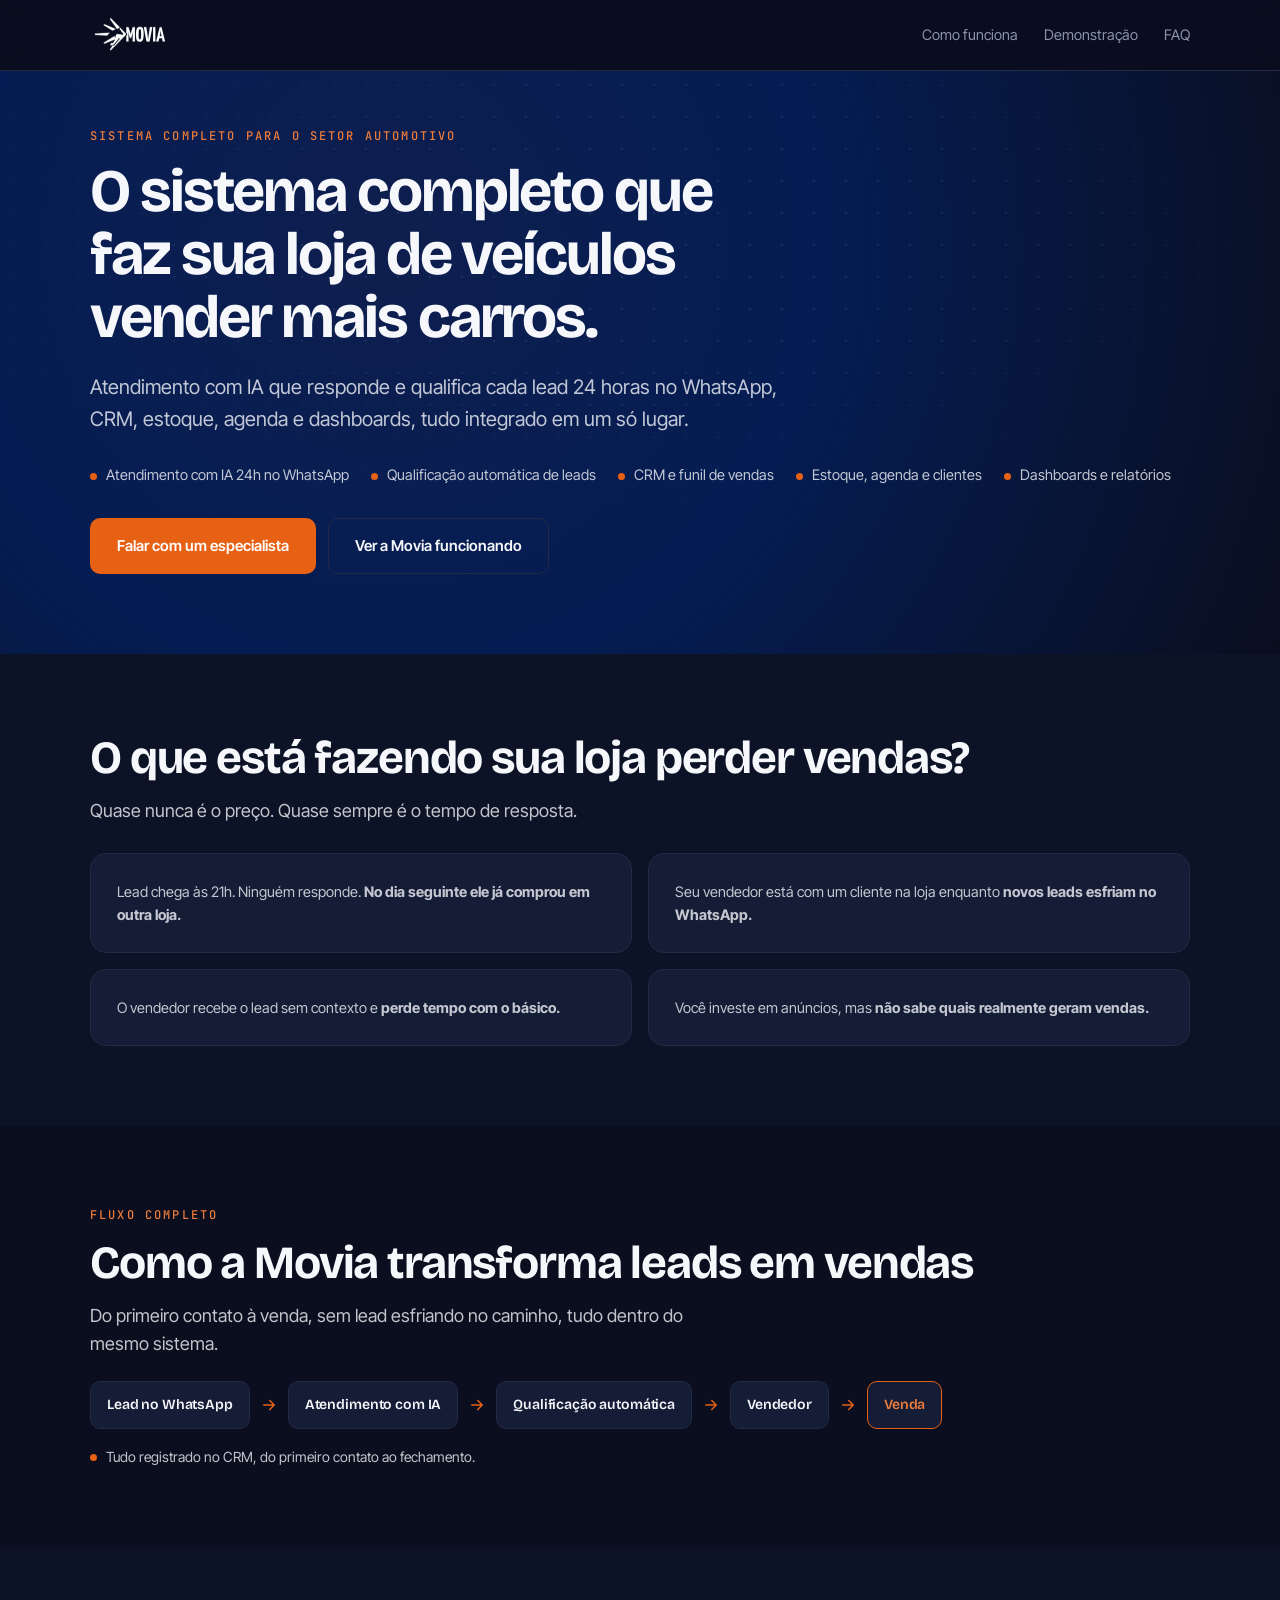
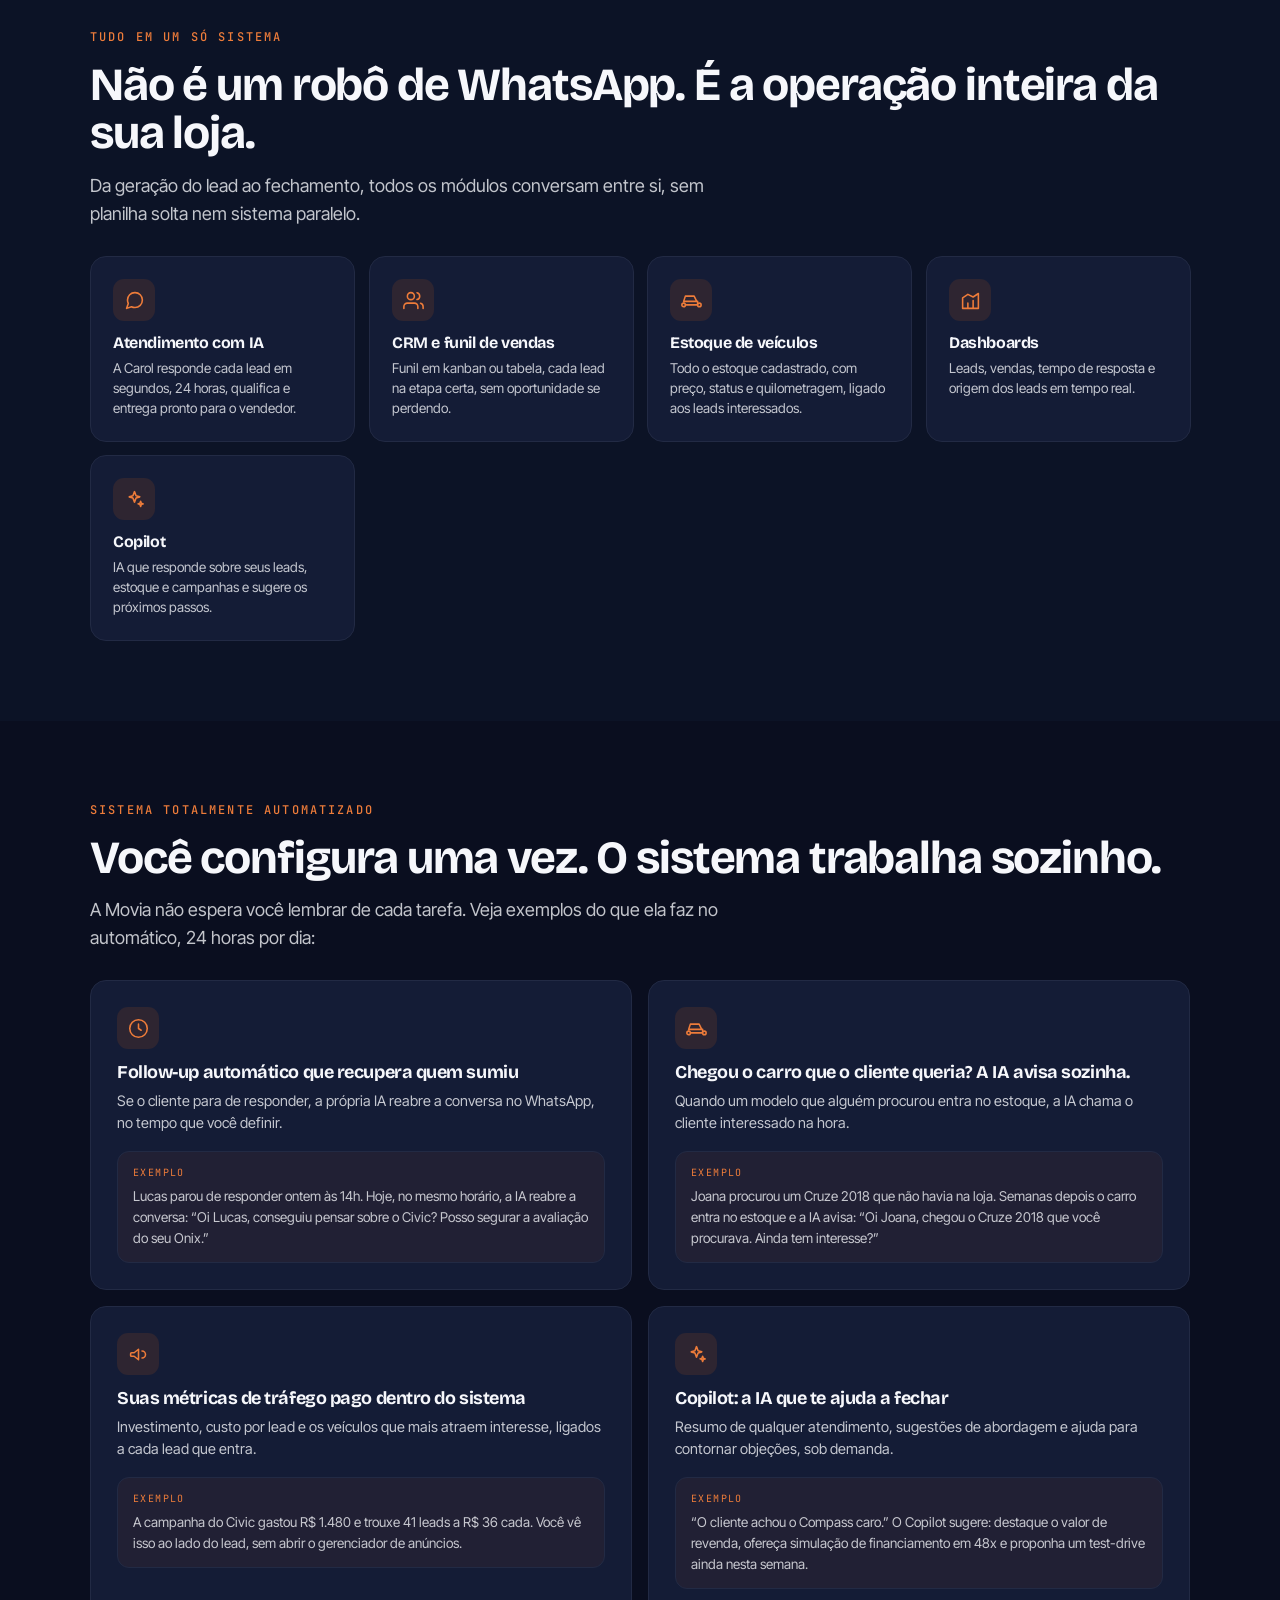
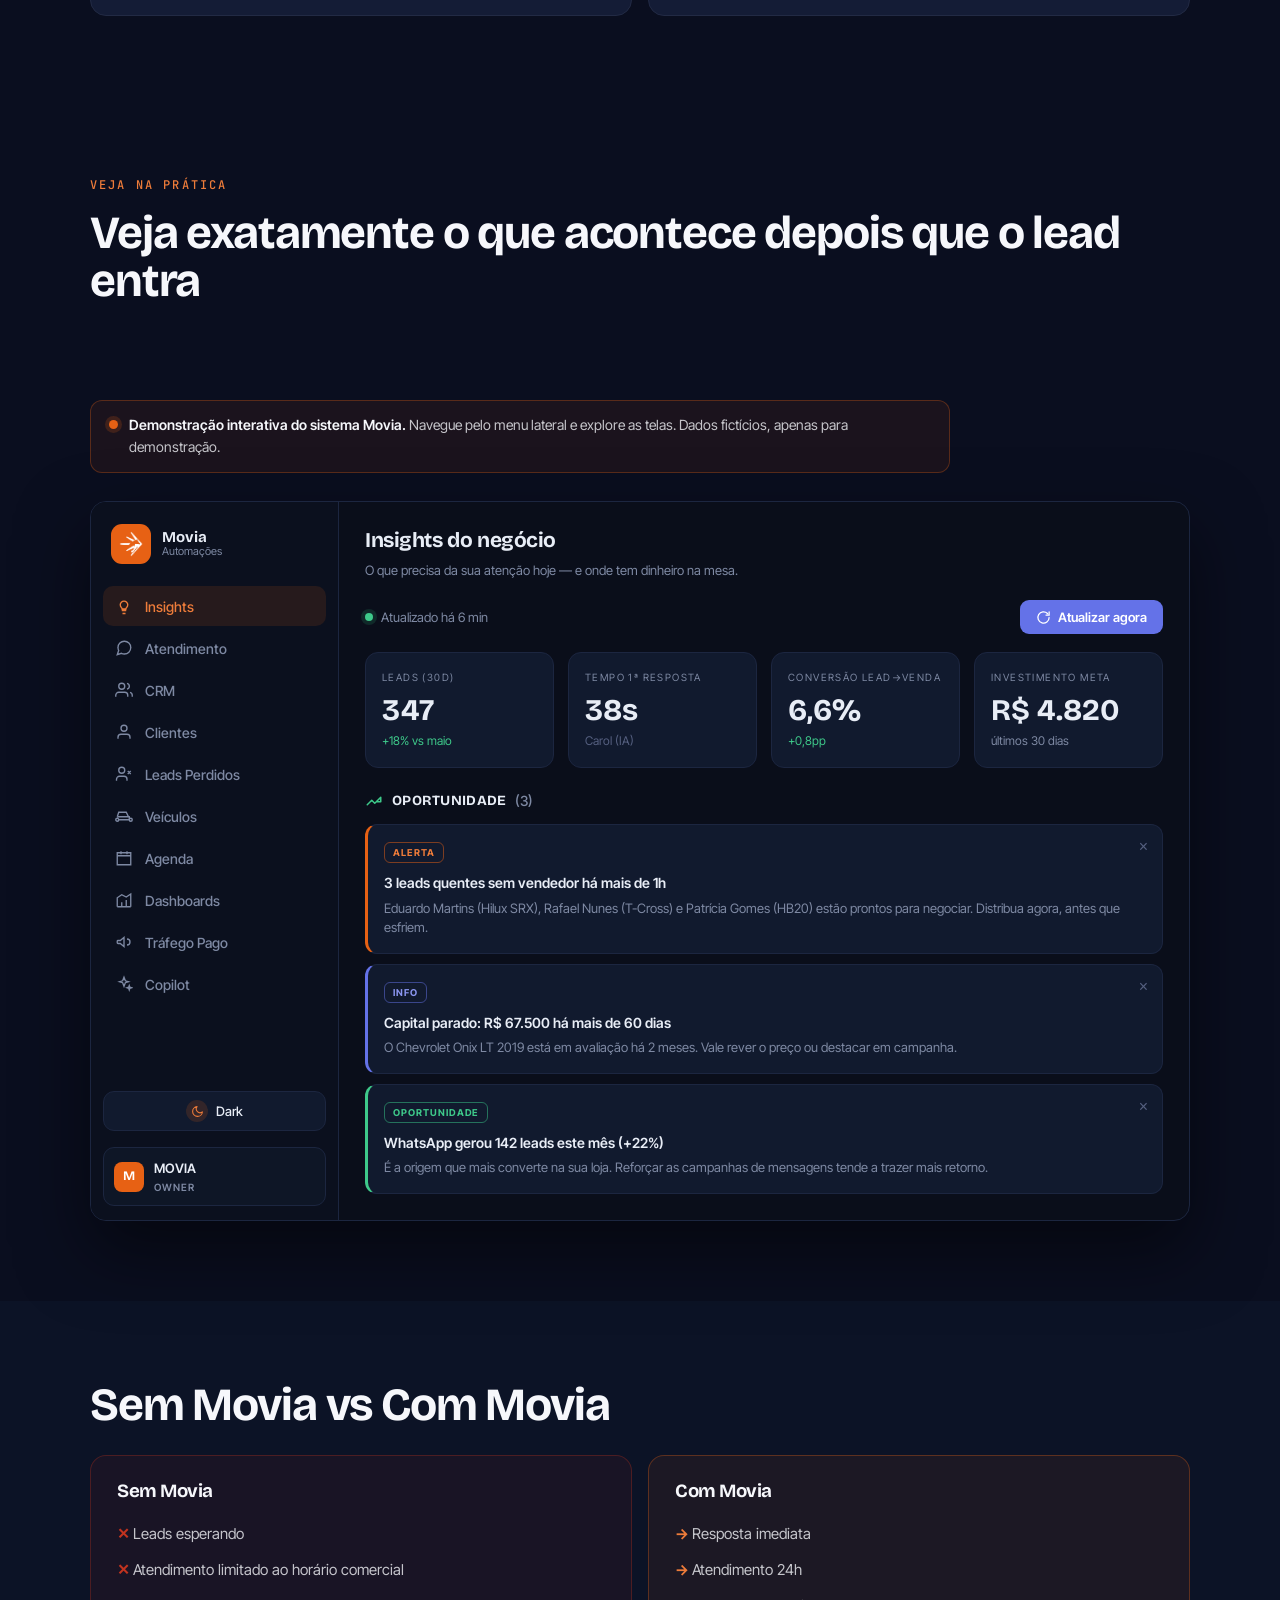
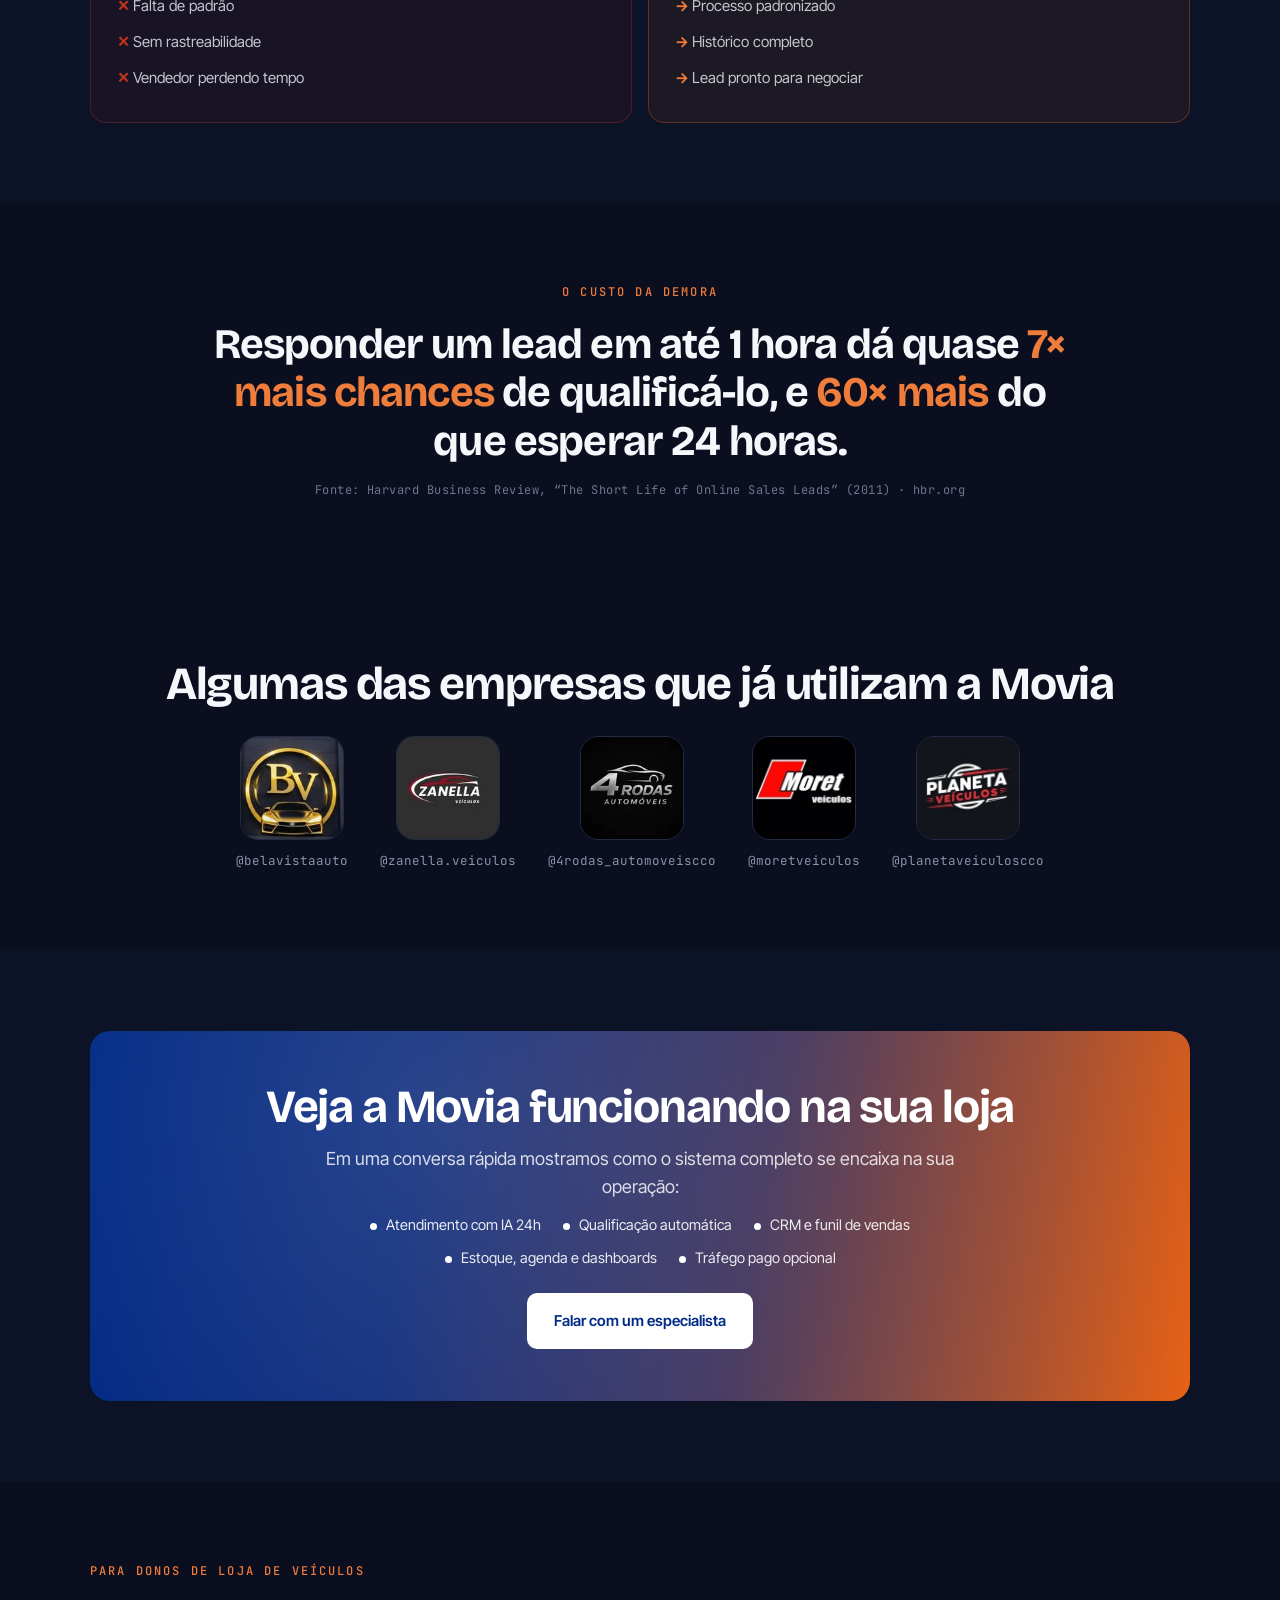
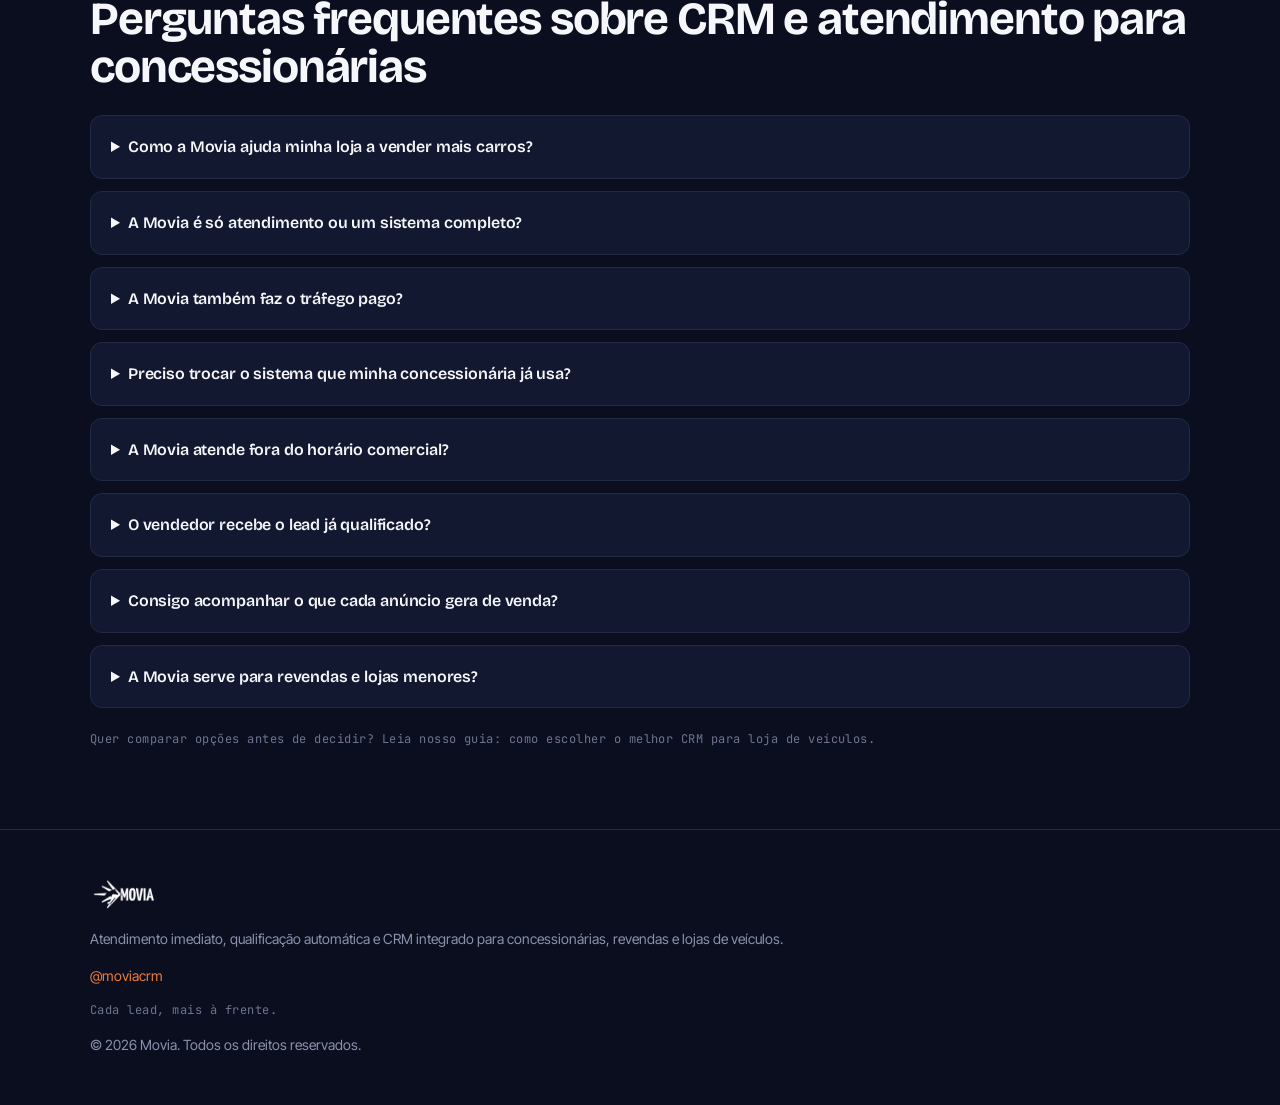
==== index.html @ 74f64b31 "chore(site): troca o Instagram para @moviacrm em todas as paginas (#16) Handle novo da Movia. Atuali" ====
<!DOCTYPE html>
<html lang="pt-BR">
<head>
<meta charset="UTF-8">
<!-- Google Tag Manager -->
<script>(function(w,d,s,l,i){w[l]=w[l]||[];w[l].push({'gtm.start':
new Date().getTime(),event:'gtm.js'});var f=d.getElementsByTagName(s)[0],
j=d.createElement(s),dl=l!='dataLayer'?'&l='+l:'';j.async=true;j.src=
'https://www.googletagmanager.com/gtm.js?id='+i+dl;f.parentNode.insertBefore(j,f);
})(window,document,'script','dataLayer','GTM-WXFGM7H5');</script>
<!-- End Google Tag Manager -->
<meta name="viewport" content="width=device-width, initial-scale=1.0">
<title>Sistema completo para concessionárias e lojas de veículos | Movia</title>
<link rel="preconnect" href="https://fonts.googleapis.com">
<link rel="preconnect" href="https://fonts.gstatic.com" crossorigin>
<link href="https://fonts.googleapis.com/css2?family=Bricolage+Grotesque:wght@600;700&family=Inter+Tight:wght@400;500;600;700&family=JetBrains+Mono:wght@400;500&display=optional" rel="stylesheet">
<link rel="stylesheet" href="styles.css?v=4">
<link rel="icon" href="assets/favicon.png">
<meta name="description" content="Sistema completo para loja de veículos: atendimento com IA 24h no WhatsApp, qualificação de leads, CRM, estoque e dashboards. Venda mais carros.">
<link rel="canonical" href="https://moviaautomacoes.com.br/">
<meta property="og:type" content="website">
<meta property="og:title" content="Sistema completo para concessionárias e lojas de veículos | Movia">
<meta property="og:description" content="Atendimento com IA 24h, qualificação automática, CRM, estoque, agenda e dashboards. O sistema completo para sua loja de veículos vender mais carros, com tráfego pago opcional.">
<meta property="og:url" content="https://moviaautomacoes.com.br/">
<meta property="og:image" content="https://moviaautomacoes.com.br/assets/og-image.png">
<meta property="og:image:width" content="1200">
<meta property="og:image:height" content="605">
<meta property="og:locale" content="pt_BR">
<meta name="twitter:card" content="summary_large_image">
<script type="application/ld+json">
{
  "@context":"https://schema.org",
  "@type":"Organization",
  "name":"Movia",
  "url":"https://moviaautomacoes.com.br/",
  "logo":"https://moviaautomacoes.com.br/assets/movia-full.png",
  "description":"Sistema completo para loja de veículos: atendimento com IA 24h no WhatsApp, qualificação de leads, CRM, estoque, agenda e dashboards. Tráfego pago como serviço adicional.",
  "sameAs":["https://www.instagram.com/moviacrm/"],
  "areaServed":"BR"
}
</script>
<script type="application/ld+json">
{
  "@context":"https://schema.org",
  "@type":"Service",
  "serviceType":"Sistema de gestão e atendimento com IA para concessionárias",
  "provider":{"@type":"Organization","name":"Movia"},
  "areaServed":"BR",
  "audience":{"@type":"Audience","audienceType":"Concessionárias, revendas e lojas de veículos"},
  "description":"Atendimento com IA 24h no WhatsApp, qualificação automática de leads, CRM, gestão de estoque, agenda e dashboards para lojas de veículos. Tráfego pago como serviço adicional."
}
</script>
<script type="application/ld+json">
{
  "@context":"https://schema.org",
  "@type":"SoftwareApplication",
  "name":"Movia",
  "applicationCategory":"BusinessApplication",
  "applicationSubCategory":"CRM e atendimento com IA para lojas de veículos",
  "operatingSystem":"Web",
  "url":"https://moviaautomacoes.com.br/",
  "inLanguage":"pt-BR",
  "description":"Sistema completo para concessionárias, revendas e lojas de veículos: atendimento com IA 24h no WhatsApp, qualificação automática de leads, CRM e funil de vendas, gestão de estoque, agenda, base de clientes, dashboards e copiloto de IA.",
  "featureList":["Atendimento com IA 24h no WhatsApp","Qualificação automática de leads","CRM e funil de vendas","Gestão de estoque de veículos","Agenda de test-drives e visitas","Base de clientes","Dashboards e relatórios em tempo real","Copiloto de IA"],
  "provider":{"@type":"Organization","name":"Movia"},
  "areaServed":"BR"
}
</script>
<script type="application/ld+json">
{
  "@context":"https://schema.org",
  "@type":"BreadcrumbList",
  "itemListElement":[
    {"@type":"ListItem","position":1,"name":"Início","item":"https://moviaautomacoes.com.br/"},
    {"@type":"ListItem","position":2,"name":"Melhor CRM para loja de veículos","item":"https://moviaautomacoes.com.br/melhor-crm-para-loja-de-veiculos.html"}
  ]
}
</script>
<script type="application/ld+json">
{
  "@context":"https://schema.org",
  "@type":"FAQPage",
  "mainEntity":[
    {"@type":"Question","name":"Como a Movia ajuda minha loja a vender mais carros?","acceptedAnswer":{"@type":"Answer","text":"A Movia responde seus leads em segundos no WhatsApp, qualifica cada oportunidade automaticamente e entrega o cliente pronto para negociação ao seu vendedor, 24 horas por dia."}},
    {"@type":"Question","name":"A Movia é só atendimento ou um sistema completo?","acceptedAnswer":{"@type":"Answer","text":"A Movia é um sistema completo para loja de veículos. Além do atendimento com IA, inclui CRM e funil de vendas, gestão de estoque, agenda, base de clientes, dashboards e um copiloto de IA, todos integrados."}},
    {"@type":"Question","name":"A Movia também faz o tráfego pago?","acceptedAnswer":{"@type":"Answer","text":"Sim, como serviço adicional. O foco da Movia é o sistema completo de gestão e atendimento, mas também criamos e gerenciamos campanhas no Facebook e Instagram quando o cliente deseja, com o lead entrando direto no sistema."}},
    {"@type":"Question","name":"Preciso trocar o sistema que minha concessionária já usa?","acceptedAnswer":{"@type":"Answer","text":"Não. A Movia funciona com CRM integrado e atendimento no WhatsApp, com implantação rápida e sem exigir que você reconstrua o seu processo comercial."}},
    {"@type":"Question","name":"A Movia atende fora do horário comercial?","acceptedAnswer":{"@type":"Answer","text":"Sim. O atendimento é 24 horas por dia. O lead que chega às 21h recebe resposta imediata, em vez de esfriar até o dia seguinte."}},
    {"@type":"Question","name":"O vendedor recebe o lead já qualificado?","acceptedAnswer":{"@type":"Answer","text":"Sim. O vendedor recebe o lead com todo o contexto e a qualificação já feita, sem perder tempo descobrindo informações básicas."}},
    {"@type":"Question","name":"Consigo acompanhar o que cada anúncio gera de venda?","acceptedAnswer":{"@type":"Answer","text":"Sim. Com CRM integrado e relatórios em tempo real você acompanha o funil completo e enxerga quais origens realmente geram vendas."}},
    {"@type":"Question","name":"A Movia serve para revendas e lojas menores?","acceptedAnswer":{"@type":"Answer","text":"Sim. A Movia é feita para concessionárias, revendas e lojas de veículos de qualquer porte que percam vendas por demora no atendimento."}}
  ]
}
</script>
</head>
<body>
<!-- Google Tag Manager (noscript) -->
<noscript><iframe src="https://www.googletagmanager.com/ns.html?id=GTM-WXFGM7H5"
height="0" width="0" style="display:none;visibility:hidden"></iframe></noscript>
<!-- End Google Tag Manager (noscript) -->

<!-- 0. NAV -->
<header class="nav"><div class="container">
  <a href="index.html" aria-label="Movia, início"><img src="assets/movia-full-white.webp" alt="Movia" class="brand-logo" width="79" height="40"></a>
  <nav class="nav-links" id="nav-links" aria-label="Principal">
    <a href="#dores">Como funciona</a>
    <a href="#demonstracao">Demonstração</a><a href="#faq">FAQ</a>
    <a class="nav-cta" href="https://wa.me/5549991299449?text=Ol%C3%A1%2C%20quero%20saber%20como%20a%20Movia%20ajuda%20minha%20loja%20a%20vender%20mais.">Falar no WhatsApp</a>
  </nav>
  <button class="nav-toggle" id="nav-toggle" type="button" aria-label="Abrir menu" aria-expanded="false" aria-controls="nav-links">
    <span></span><span></span><span></span>
  </button>
</div></header>

<!-- 1. HERO (Adjust 1) -->
<section class="hero"><div class="container">
  <div class="eyebrow">Sistema completo para o setor automotivo</div>
  <h1>O sistema completo que faz sua loja de veículos vender mais carros.</h1>
  <p class="sub">Atendimento com IA que responde e qualifica cada lead 24 horas no WhatsApp, CRM, estoque, agenda e dashboards, tudo integrado em um só lugar.</p>
  <div class="checks">
    <span>Atendimento com IA 24h no WhatsApp</span><span>Qualificação automática de leads</span>
    <span>CRM e funil de vendas</span><span>Estoque, agenda e clientes</span>
    <span>Dashboards e relatórios</span>
  </div>
  <div class="hero-cta">
    <a class="btn btn-primary" href="https://wa.me/5549991299449?text=Ol%C3%A1%2C%20quero%20falar%20com%20um%20especialista%20da%20Movia%20sobre%20minha%20loja%20de%20ve%C3%ADculos.">Falar com um especialista</a>
    <a class="btn btn-ghost" href="#demonstracao">Ver a Movia funcionando</a>
  </div>
</div></section>

<!-- 2. PAIN (Adjust 3) -->
<section class="section section-alt" id="dores"><div class="container">
  <h2>O que está fazendo sua loja perder vendas?</h2>
  <p class="lead">Quase nunca é o preço. Quase sempre é o tempo de resposta.</p>
  <div class="grid grid-2" style="margin-top:28px">
    <div class="card"><p>Lead chega às 21h. Ninguém responde. <strong>No dia seguinte ele já comprou em outra loja.</strong></p></div>
    <div class="card"><p>Seu vendedor está com um cliente na loja enquanto <strong>novos leads esfriam no WhatsApp.</strong></p></div>
    <div class="card"><p>O vendedor recebe o lead sem contexto e <strong>perde tempo com o básico.</strong></p></div>
    <div class="card"><p>Você investe em anúncios, mas <strong>não sabe quais realmente geram vendas.</strong></p></div>
  </div>
</div></section>

<!-- 3. FLOW (Adjust 5) -->
<section class="section"><div class="container">
  <div class="eyebrow">Fluxo completo</div>
  <h2>Como a Movia transforma leads em vendas</h2>
  <p class="lead">Do primeiro contato à venda, sem lead esfriando no caminho, tudo dentro do mesmo sistema.</p>
  <div class="flow" style="margin-top:24px">
    <span class="step">Lead no WhatsApp</span><span class="arr"><svg viewBox="0 0 24 24"><path d="M5 12h14M13 6l6 6-6 6"/></svg></span>
    <span class="step">Atendimento com IA</span><span class="arr"><svg viewBox="0 0 24 24"><path d="M5 12h14M13 6l6 6-6 6"/></svg></span>
    <span class="step">Qualificação automática</span><span class="arr"><svg viewBox="0 0 24 24"><path d="M5 12h14M13 6l6 6-6 6"/></svg></span>
    <span class="step">Vendedor</span><span class="arr"><svg viewBox="0 0 24 24"><path d="M5 12h14M13 6l6 6-6 6"/></svg></span>
    <span class="step end">Venda</span>
  </div>
  <p class="flow-base">Tudo registrado no CRM, do primeiro contato ao fechamento.</p>
</div></section>

<!-- 3b. SISTEMA COMPLETO -->
<section class="section section-alt" id="sistema"><div class="container">
  <div class="eyebrow">Tudo em um só sistema</div>
  <h2>Não é um robô de WhatsApp. É a operação inteira da sua loja.</h2>
  <p class="lead">Da geração do lead ao fechamento, todos os módulos conversam entre si, sem planilha solta nem sistema paralelo.</p>
  <div class="modules" style="margin-top:28px">
    <div class="module">
      <span class="ic"><svg viewBox="0 0 24 24"><path d="M21 11.5a8.4 8.4 0 0 1-8.5 8.5 8.6 8.6 0 0 1-3.9-.9L3 21l1.9-5.6A8.4 8.4 0 0 1 4 11.5 8.4 8.4 0 0 1 12.5 3 8.4 8.4 0 0 1 21 11.5z"/></svg></span>
      <h3>Atendimento com IA</h3><p>A Carol responde cada lead em segundos, 24 horas, qualifica e entrega pronto para o vendedor.</p>
    </div>
    <div class="module">
      <span class="ic"><svg viewBox="0 0 24 24"><path d="M17 21v-2a4 4 0 0 0-4-4H5a4 4 0 0 0-4 4v2M9 11a4 4 0 1 0 0-8 4 4 0 0 0 0 8zM23 21v-2a4 4 0 0 0-3-3.9M16 3.1a4 4 0 0 1 0 7.8"/></svg></span>
      <h3>CRM e funil de vendas</h3><p>Funil em kanban ou tabela, cada lead na etapa certa, sem oportunidade se perdendo.</p>
    </div>
    <div class="module">
      <span class="ic"><svg viewBox="0 0 24 24"><path d="M5 17h14M5 17a2 2 0 1 1-4 0 2 2 0 0 1 4 0zm14 0a2 2 0 1 1 4 0 2 2 0 0 1-4 0zM3 13l2-6h10l3 6M3 13h16v4"/></svg></span>
      <h3>Estoque de veículos</h3><p>Todo o estoque cadastrado, com preço, status e quilometragem, ligado aos leads interessados.</p>
    </div>
    <div class="module">
      <span class="ic"><svg viewBox="0 0 24 24"><path d="M3 21V9l6-4 6 3 6-4v17M3 21h18M9 21v-6M15 21v-9"/></svg></span>
      <h3>Dashboards</h3><p>Leads, vendas, tempo de resposta e origem dos leads em tempo real.</p>
    </div>
    <div class="module">
      <span class="ic"><svg viewBox="0 0 24 24"><path d="M12 3l1.8 4.7L18 9l-4.2 1.3L12 15l-1.8-4.7L6 9l4.2-1.3zM19 14l.8 2.2L22 17l-2.2.8L19 20l-.8-2.2L16 17l2.2-.8z"/></svg></span>
      <h3>Copilot</h3><p>IA que responde sobre seus leads, estoque e campanhas e sugere os próximos passos.</p>
    </div>
  </div>
</div></section>

<!-- 3c. AUTOMAÇÕES -->
<section class="section" id="automacoes"><div class="container">
  <div class="eyebrow">Sistema totalmente automatizado</div>
  <h2>Você configura uma vez. O sistema trabalha sozinho.</h2>
  <p class="lead">A Movia não espera você lembrar de cada tarefa. Veja exemplos do que ela faz no automático, 24 horas por dia:</p>
  <div class="autos" style="margin-top:28px">

    <div class="auto">
      <span class="ic"><svg viewBox="0 0 24 24"><path d="M12 22a10 10 0 1 0 0-20 10 10 0 0 0 0 20zM12 7v5l3 2"/></svg></span>
      <h3>Follow-up automático que recupera quem sumiu</h3>
      <p>Se o cliente para de responder, a própria IA reabre a conversa no WhatsApp, no tempo que você definir.</p>
      <div class="eg"><span class="tag">Exemplo</span>Lucas parou de responder ontem às 14h. Hoje, no mesmo horário, a IA reabre a conversa: “Oi Lucas, conseguiu pensar sobre o Civic? Posso segurar a avaliação do seu Onix.”</div>
    </div>

    <div class="auto">
      <span class="ic"><svg viewBox="0 0 24 24"><path d="M5 17h14M5 17a2 2 0 1 1-4 0 2 2 0 0 1 4 0zm14 0a2 2 0 1 1 4 0 2 2 0 0 1-4 0zM3 13l2-6h10l3 6M3 13h16v4"/></svg></span>
      <h3>Chegou o carro que o cliente queria? A IA avisa sozinha.</h3>
      <p>Quando um modelo que alguém procurou entra no estoque, a IA chama o cliente interessado na hora.</p>
      <div class="eg"><span class="tag">Exemplo</span>Joana procurou um Cruze 2018 que não havia na loja. Semanas depois o carro entra no estoque e a IA avisa: “Oi Joana, chegou o Cruze 2018 que você procurava. Ainda tem interesse?”</div>
    </div>

    <div class="auto">
      <span class="ic"><svg viewBox="0 0 24 24"><path d="M3 11v2a1 1 0 0 0 1 1h3l5 4V6L7 10H4a1 1 0 0 0-1 1zM16 8a4 4 0 0 1 0 8"/></svg></span>
      <h3>Suas métricas de tráfego pago dentro do sistema</h3>
      <p>Investimento, custo por lead e os veículos que mais atraem interesse, ligados a cada lead que entra.</p>
      <div class="eg"><span class="tag">Exemplo</span>A campanha do Civic gastou R$ 1.480 e trouxe 41 leads a R$ 36 cada. Você vê isso ao lado do lead, sem abrir o gerenciador de anúncios.</div>
    </div>

    <div class="auto">
      <span class="ic"><svg viewBox="0 0 24 24"><path d="M12 3l1.8 4.7L18 9l-4.2 1.3L12 15l-1.8-4.7L6 9l4.2-1.3zM19 14l.8 2.2L22 17l-2.2.8L19 20l-.8-2.2L16 17l2.2-.8z"/></svg></span>
      <h3>Copilot: a IA que te ajuda a fechar</h3>
      <p>Resumo de qualquer atendimento, sugestões de abordagem e ajuda para contornar objeções, sob demanda.</p>
      <div class="eg"><span class="tag">Exemplo</span>“O cliente achou o Compass caro.” O Copilot sugere: destaque o valor de revenda, ofereça simulação de financiamento em 48x e proponha um test-drive ainda nesta semana.</div>
    </div>

  </div>
</div></section>

<!-- 5. DEMO (Adjust 8 intro + reused demo) -->
<section class="section" id="demonstracao"><div class="container">
  <div class="eyebrow">Veja na prática</div>
  <h2>Veja exatamente o que acontece depois que o lead entra</h2>
  <p class="lead">Acompanhe o fluxo completo desde o primeiro contato no WhatsApp até a entrega do lead, já qualificado, dentro do CRM.</p>

  <div class="demo-badge">
    <span class="dot"></span>
    <span><strong>Demonstração interativa do sistema Movia.</strong> Navegue pelo menu lateral e explore as telas. Dados fictícios, apenas para demonstração.</span>
  </div>
  <div class="mv-frame"><div class="mv-app" id="mv-app">
    <!-- Sidebar -->
    <aside class="mv-side">
      <div class="mv-logo">
        <span class="sq"><img src="assets/movia-symbol-white.webp" alt=""></span>
        <span class="nm">Movia<small>Automações</small></span>
      </div>
      <div class="mv-nav">
        <button class="active" data-view="insights" type="button"><svg viewBox="0 0 24 24"><path d="M9 18h6M10 22h4M8.5 14a5 5 0 1 1 7 0c-.7.6-1 1.2-1 2H9.5c0-.8-.3-1.4-1-2z"/></svg><span class="lbl">Insights</span></button>
        <button data-view="atendimento" type="button"><svg viewBox="0 0 24 24"><path d="M21 11.5a8.4 8.4 0 0 1-8.5 8.5 8.6 8.6 0 0 1-3.9-.9L3 21l1.9-5.6A8.4 8.4 0 0 1 4 11.5 8.4 8.4 0 0 1 12.5 3 8.4 8.4 0 0 1 21 11.5z"/></svg><span class="lbl">Atendimento</span></button>
        <button data-view="crm" type="button"><svg viewBox="0 0 24 24"><path d="M17 21v-2a4 4 0 0 0-4-4H5a4 4 0 0 0-4 4v2M9 11a4 4 0 1 0 0-8 4 4 0 0 0 0 8zM23 21v-2a4 4 0 0 0-3-3.9M16 3.1a4 4 0 0 1 0 7.8"/></svg><span class="lbl">CRM</span></button>
        <button data-view="clientes" type="button"><svg viewBox="0 0 24 24"><path d="M20 21v-2a4 4 0 0 0-4-4H8a4 4 0 0 0-4 4v2M12 11a4 4 0 1 0 0-8 4 4 0 0 0 0 8z"/></svg><span class="lbl">Clientes</span></button>
        <button data-view="leads-perdidos" type="button"><svg viewBox="0 0 24 24"><path d="M16 21v-2a4 4 0 0 0-4-4H6a4 4 0 0 0-4 4v2M9 11a4 4 0 1 0 0-8 4 4 0 0 0 0 8zM17 8l4 4m0-4l-4 4"/></svg><span class="lbl">Leads Perdidos</span></button>
        <button data-view="veiculos" type="button"><svg viewBox="0 0 24 24"><path d="M5 17h14M5 17a2 2 0 1 1-4 0 2 2 0 0 1 4 0zm14 0a2 2 0 1 1 4 0 2 2 0 0 1-4 0zM3 13l2-6h10l3 6M3 13h16v4"/></svg><span class="lbl">Veículos</span></button>
        <button data-view="agenda" type="button"><svg viewBox="0 0 24 24"><path d="M3 5h18v16H3zM3 9h18M8 3v4M16 3v4"/></svg><span class="lbl">Agenda</span></button>
        <button data-view="dashboards" type="button"><svg viewBox="0 0 24 24"><path d="M3 21V9l6-4 6 3 6-4v17M3 21h18M9 21v-6M15 21v-9"/></svg><span class="lbl">Dashboards</span></button>
        <button data-view="trafego" type="button"><svg viewBox="0 0 24 24"><path d="M3 11v2a1 1 0 0 0 1 1h3l5 4V6L7 10H4a1 1 0 0 0-1 1zM16 8a4 4 0 0 1 0 8"/></svg><span class="lbl">Tráfego Pago</span></button>
        <button data-view="copilot" type="button"><svg viewBox="0 0 24 24"><path d="M12 3l1.8 4.7L18 9l-4.2 1.3L12 15l-1.8-4.7L6 9l4.2-1.3zM19 14l.8 2.2L22 17l-2.2.8L19 20l-.8-2.2L16 17l2.2-.8z"/></svg><span class="lbl">Copilot</span></button>
      </div>
      <button class="mv-theme" id="mv-theme-d" type="button" aria-label="Alternar tema claro ou escuro" title="Alternar tema" style="margin-bottom:8px;justify-content:center">
        <span class="ic ic-moon"><svg viewBox="0 0 24 24"><path d="M21 12.8A9 9 0 1 1 11.2 3a7 7 0 0 0 9.8 9.8z"/></svg></span>
        <span class="ic ic-sun"><svg viewBox="0 0 24 24"><circle cx="12" cy="12" r="4"/><path d="M12 2v2M12 20v2M4.9 4.9l1.4 1.4M17.7 17.7l1.4 1.4M2 12h2M20 12h2M4.9 19.1l1.4-1.4M17.7 6.3l1.4-1.4"/></svg></span>
        <span class="lb lb-dark">Dark</span><span class="lb lb-light">Light</span>
      </button>
      <div class="mv-user">
        <span class="av">M</span>
        <span class="nm">MOVIA<small>OWNER</small></span>
        <span class="cv"></span>
      </div>
    </aside>

    <!-- Main -->
    <main class="mv-main">

      <!-- INSIGHTS (home do sistema finalizado) -->
      <section class="mv-view active" id="v-insights">
        <div class="mv-head">
          <div><div class="mv-title">Insights do negócio</div><div class="mv-sub">O que precisa da sua atenção hoje — e onde tem dinheiro na mesa.</div></div>
        </div>
        <div class="mv-refresh-row">
          <span class="mv-updated">Atualizado há 6 min</span>
          <button class="mv-btn indigo" id="mv-refresh" type="button"><svg class="spin" viewBox="0 0 24 24"><path d="M21 12a9 9 0 1 1-2.6-6.4M21 3v5h-5"/></svg>Atualizar agora</button>
        </div>
        <div class="mv-stats">
          <div class="mv-stat"><div class="lbl">Leads (30d)</div><div class="num">347</div><div class="dt up">+18% vs maio</div></div>
          <div class="mv-stat"><div class="lbl">Tempo 1ª resposta</div><div class="num">38s</div><div class="dt">Carol (IA)</div></div>
          <div class="mv-stat"><div class="lbl">Conversão lead→venda</div><div class="num">6,6%</div><div class="dt up">+0,8pp</div></div>
          <div class="mv-stat"><div class="lbl">Investimento Meta</div><div class="num">R$ 4.820</div><div class="dt flat">últimos 30 dias</div></div>
        </div>
        <div class="mv-sec-label"><svg viewBox="0 0 24 24"><path d="M3 17l6-6 4 4 8-8M21 7v6h-6"/></svg>Oportunidade <span class="ct">(3)</span></div>
        <div class="mv-opp warn"><button class="x" type="button" aria-label="Dispensar">×</button><span class="badge">Alerta</span><div class="tt">3 leads quentes sem vendedor há mais de 1h</div><div class="ds">Eduardo Martins (Hilux SRX), Rafael Nunes (T-Cross) e Patrícia Gomes (HB20) estão prontos para negociar. Distribua agora, antes que esfriem.</div></div>
        <div class="mv-opp"><button class="x" type="button" aria-label="Dispensar">×</button><span class="badge">Info</span><div class="tt">Capital parado: R$ 67.500 há mais de 60 dias</div><div class="ds">O Chevrolet Onix LT 2019 está em avaliação há 2 meses. Vale rever o preço ou destacar em campanha.</div></div>
        <div class="mv-opp good"><button class="x" type="button" aria-label="Dispensar">×</button><span class="badge">Oportunidade</span><div class="tt">WhatsApp gerou 142 leads este mês (+22%)</div><div class="ds">É a origem que mais converte na sua loja. Reforçar as campanhas de mensagens tende a trazer mais retorno.</div></div>
      </section>

      <!-- ATENDIMENTO -->
      <section class="mv-view" id="v-atendimento">
        <div class="mv-head">
          <div><div class="mv-title">Atendimento</div><div class="mv-sub">2 sendo atendidos pela Carol</div></div>
          <div class="mv-pills">
            <button class="active" type="button">IA atendendo · 2</button>
            <button type="button">Follow-up</button><button type="button">Fila</button>
            <button type="button">Meus</button><button type="button">Finalizados</button>
          </div>
        </div>
        <div class="mv-conv">
          <div class="mv-clist">
            <div class="mv-search">Buscar por nome ou telefone…</div>
            <div class="mv-citem active" data-conv="0">
              <span class="av">L</span>
              <span><span class="nm">Lucas Andrade</span><br><span class="ph">+55 (49) 98100-2233</span><br><span class="bot">BOT</span></span>
              <span class="tm">14:28</span>
            </div>
            <div class="mv-citem" data-conv="1">
              <span class="av">P</span>
              <span><span class="nm">Patrícia Gomes</span><br><span class="ph">+55 (49) 99211-4567</span><br><span class="bot">BOT</span> <span class="mv-hot">🔥 Quente</span></span>
              <span class="tm">13:52</span>
            </div>
            <div class="mv-citem" data-conv="2">
              <span class="av">E</span>
              <span><span class="nm">Eduardo Martins</span><br><span class="ph">+55 (47) 99320-7781</span><br><span class="bot">BOT</span> <span class="mv-hot">🔥 Quente</span></span>
              <span class="tm">11:09</span>
            </div>
            <div class="mv-citem" data-conv="3">
              <span class="av">C</span>
              <span><span class="nm">Camila Rocha</span><br><span class="ph">+55 (49) 98477-9912</span><br><span class="bot">BOT</span></span>
              <span class="tm">ontem</span>
            </div>
            <div class="mv-citem" data-conv="4">
              <span class="av">R</span>
              <span><span class="nm">Rafael Nunes</span><br><span class="ph">+55 (49) 99655-3300</span><br><span class="bot">BOT</span> <span class="mv-hot">🔥 Quente</span></span>
              <span class="tm">ontem</span>
            </div>
          </div>
          <div class="mv-chat">
            <div class="ch-head">
              <span class="av" id="mv-ch-av" style="width:34px;height:34px;border-radius:50%;background:var(--app-card);display:inline-flex;align-items:center;justify-content:center;color:var(--app-muted);font-weight:600">L</span>
              <span><span class="nm" id="mv-ch-name">Lucas Andrade</span> &nbsp;<span class="bot" style="font-size:9px;border:1px solid var(--app-border);border-radius:4px;padding:1px 5px;color:var(--app-dim)">BOT</span><br><span class="ph" id="mv-ch-phone">+55 (49) 98100-2233</span></span>
              <span class="sp mv-actions">
                <button class="mv-btn ghost" type="button" style="padding:7px 11px">WhatsApp</button>
                <button class="mv-btn" type="button">Assumir</button>
              </span>
            </div>
            <div class="ch-body" id="mv-chat">
              <span class="mv-date" id="mv-date">12/06/2026</span>
              <div class="mv-typing" id="mv-typing"><i></i><i></i><i></i></div>
            </div>
            <div class="ch-foot">
              <span class="info"><b>Carol (IA) está respondendo</b><br>Para enviar manualmente, assuma o atendimento primeiro.</span>
              <button class="mv-btn" type="button">Assumir atendimento</button>
            </div>
          </div>
        </div>
        <p class="mv-hint">Demonstração interativa · navegue pelo menu lateral · dados fictícios</p>
      </section>

      <!-- CRM -->
      <section class="mv-view" id="v-crm">
        <div class="mv-head">
          <div><div class="mv-title">CRM</div><div class="mv-sub">Arraste leads entre etapas para atualizar o funil.</div></div>
          <div class="mv-actions">
            <button class="mv-btn ghost" type="button">Gerenciar colunas</button>
            <div class="mv-pills ghost" id="crm-toggle">
              <button data-crm="kanban" type="button">Kanban</button>
              <button class="active" data-crm="tabela" type="button">Tabela</button>
            </div>
            <button class="mv-btn" type="button">+ Novo lead</button>
          </div>
        </div>
        <div class="mv-stats">
          <div class="mv-stat"><div class="lbl">Em atendimento</div><div class="num">3</div><div class="dt">atendentes humanos</div></div>
          <div class="mv-stat"><div class="lbl">Em triagem</div><div class="num">1</div><div class="dt">Carol (IA)</div></div>
          <div class="mv-stat"><div class="lbl">Fechados</div><div class="num">2</div><div class="dt">conversas encerradas</div></div>
          <div class="mv-stat"><div class="lbl">Total no funil</div><div class="num">8</div><div class="dt">leads ativos + fechados</div></div>
        </div>

        <div id="crm-tabela">
          <table class="mv-table">
            <thead><tr><th>Nome</th><th>Telefone</th><th>Estágio</th><th>Atendente</th><th>Carro de interesse</th><th>Criado em</th></tr></thead>
            <tbody>
              <tr><td><b>Lucas Andrade</b></td><td class="tel">+55 (49) 98100-2233</td><td class="mv-stage">Em follow-up</td><td>—</td><td>Honda Civic (2022)</td><td>14/06/2026</td></tr>
              <tr><td><b>Patrícia Gomes</b></td><td class="tel">+55 (49) 99211-4567</td><td class="mv-stage">Em qualificação</td><td>Carol (IA)</td><td>HB20 (2024)</td><td>14/06/2026</td></tr>
              <tr><td><b>Eduardo Martins</b></td><td class="tel">+55 (47) 99320-7781</td><td class="mv-stage">Em qualificação</td><td>—</td><td>Hilux SRX (2023)</td><td>13/06/2026</td></tr>
              <tr><td><b>Camila Rocha</b></td><td class="tel">+55 (49) 98477-9912</td><td class="mv-stage">Em follow-up</td><td>Vendedor 2</td><td>Jeep Compass (2022)</td><td>13/06/2026</td></tr>
              <tr><td><b>Rafael Nunes</b></td><td class="tel">+55 (49) 99655-3300</td><td class="mv-stage">Em triagem</td><td>Carol (IA)</td><td>VW T-Cross (2023)</td><td>13/06/2026</td></tr>
              <tr><td><b>Marina Teixeira</b></td><td class="tel">+55 (49) 99088-1212</td><td class="mv-stage">Fechado</td><td>Vendedor 1</td><td>Onix LT (2019)</td><td>12/06/2026</td></tr>
              <tr><td><b>Bruno Carvalho</b></td><td class="tel">+55 (49) 98722-4545</td><td class="mv-stage">Fechado</td><td>Vendedor 1</td><td>VW Polo (2021)</td><td>10/06/2026</td></tr>
              <tr><td><b>Sofia Almeida</b></td><td class="tel">+55 (47) 99511-8080</td><td class="mv-stage">Perdido</td><td>—</td><td>Renault Kwid (2020)</td><td>09/06/2026</td></tr>
            </tbody>
          </table>
        </div>

        <div id="crm-kanban" style="display:none">
          <div class="mv-kanban">
            <div class="mv-kcol"><div class="kh"><span class="dot" style="background:#7e89a3"></span>Em triagem <span class="ct">1</span></div>
              <div class="mv-kcard"><div class="nm">Rafael Nunes</div><div class="ph">+55 (49) 99655-3300</div><div class="car">VW T-Cross (2023)</div></div>
            </div>
            <div class="mv-kcol"><div class="kh"><span class="dot" style="background:#e76114"></span>Em follow-up <span class="ct">2</span></div>
              <div class="mv-kcard"><div class="nm">Lucas Andrade</div><div class="ph">+55 (49) 98100-2233</div><div class="car">Honda Civic (2022)</div></div>
              <div class="mv-kcard"><div class="nm">Camila Rocha</div><div class="ph">+55 (49) 98477-9912</div><div class="car">Jeep Compass (2022)</div></div>
            </div>
            <div class="mv-kcol"><div class="kh"><span class="dot" style="background:#ee7c3a"></span>Em qualificação <span class="ct">2</span></div>
              <div class="mv-kcard"><div class="nm">Patrícia Gomes</div><div class="ph">+55 (49) 99211-4567</div><div class="car">HB20 (2024)</div></div>
              <div class="mv-kcard"><div class="nm">Eduardo Martins</div><div class="ph">+55 (47) 99320-7781</div><div class="car">Hilux SRX (2023)</div></div>
            </div>
            <div class="mv-kcol"><div class="kh"><span class="dot" style="background:#3ec98a"></span>Fechado <span class="ct">2</span></div>
              <div class="mv-kcard"><div class="nm">Marina Teixeira</div><div class="ph">+55 (49) 99088-1212</div><div class="car">Onix LT (2019)</div></div>
              <div class="mv-kcard"><div class="nm">Bruno Carvalho</div><div class="ph">+55 (49) 98722-4545</div><div class="car">VW Polo (2021)</div></div>
            </div>
            <div class="mv-kcol"><div class="kh"><span class="dot" style="background:#c2331f"></span>Perdido <span class="ct">1</span></div>
              <div class="mv-kcard"><div class="nm">Sofia Almeida</div><div class="ph">+55 (47) 99511-8080</div><div class="car">Renault Kwid (2020)</div></div>
            </div>
          </div>
        </div>
      </section>

      <!-- CLIENTES -->
      <section class="mv-view" id="v-clientes">
        <div class="mv-head">
          <div><div class="mv-title">Clientes</div><div class="mv-sub">Base de clientes da loja</div></div>
          <button class="mv-btn" type="button">+ Novo cliente</button>
        </div>
        <table class="mv-table">
          <thead><tr><th>Nome</th><th>Telefone</th><th>Cidade</th><th>Último veículo</th><th>Cadastro</th></tr></thead>
          <tbody>
            <tr><td><b>Lucas Andrade</b></td><td class="tel">+55 (49) 98100-2233</td><td>Chapecó</td><td>Honda Civic 2022</td><td>14/06/2026</td></tr>
            <tr><td><b>Marina Teixeira</b></td><td class="tel">+55 (49) 99088-1212</td><td>Xanxerê</td><td>Onix LT 2019</td><td>12/06/2026</td></tr>
            <tr><td><b>Patrícia Gomes</b></td><td class="tel">+55 (49) 99211-4567</td><td>Chapecó</td><td>—</td><td>14/06/2026</td></tr>
            <tr><td><b>Bruno Carvalho</b></td><td class="tel">+55 (49) 98722-4545</td><td>São Carlos</td><td>VW Polo 2021</td><td>10/06/2026</td></tr>
            <tr><td><b>Eduardo Martins</b></td><td class="tel">+55 (47) 99320-7781</td><td>Joaçaba</td><td>—</td><td>13/06/2026</td></tr>
            <tr><td><b>Camila Rocha</b></td><td class="tel">+55 (49) 98477-9912</td><td>Chapecó</td><td>—</td><td>13/06/2026</td></tr>
          </tbody>
        </table>
      </section>

      <!-- LEADS PERDIDOS -->
      <section class="mv-view" id="v-leads-perdidos">
        <div class="mv-head">
          <div><div class="mv-title">Leads perdidos</div><div class="mv-sub">Entenda por que cada oportunidade não fechou.</div></div>
          <div class="mv-pills"><button type="button">Hoje</button><button type="button">7 dias</button><button class="active" type="button">30 dias</button><button type="button">90 dias</button></div>
        </div>
        <div class="mv-card">
          <h4>Motivos de perda</h4><div class="csub">Ranking no período</div>
          <div class="mv-lossbars">
            <div class="mv-lossbar"><span class="lb">Achou o preço alto</span><span class="tr"><span class="fl" style="width:100%"></span></span><span class="vl">5</span></div>
            <div class="mv-lossbar"><span class="lb">Comprou em outra loja</span><span class="tr"><span class="fl" style="width:60%"></span></span><span class="vl">3</span></div>
            <div class="mv-lossbar"><span class="lb">Só fez o primeiro contato</span><span class="tr"><span class="fl" style="width:40%"></span></span><span class="vl">2</span></div>
            <div class="mv-lossbar"><span class="lb">Sem resposta do cliente</span><span class="tr"><span class="fl" style="width:20%"></span></span><span class="vl">1</span></div>
          </div>
        </div>
        <table class="mv-table">
          <thead><tr><th>Nome</th><th>Telefone</th><th>Carro de interesse</th><th>Motivo da perda</th><th>Perdido em</th></tr></thead>
          <tbody>
            <tr><td><b>Sofia Almeida</b></td><td class="tel">+55 (47) 99511-8080</td><td>Renault Kwid (2020)</td><td>Achou o preço alto</td><td>22/06/2026</td></tr>
            <tr><td><b>Marcos Vinícius</b></td><td class="tel">+55 (49) 99742-1180</td><td>Jeep Renegade (2021)</td><td>Comprou em outra loja</td><td>20/06/2026</td></tr>
            <tr><td><b>Helena Costa</b></td><td class="tel">+55 (49) 98630-2214</td><td>—</td><td>Só fez o primeiro contato</td><td>18/06/2026</td></tr>
          </tbody>
        </table>
      </section>

      <!-- VEÍCULOS -->
      <section class="mv-view" id="v-veiculos">
        <div class="mv-head">
          <div><div class="mv-title">Veículos</div><div class="mv-sub">6 veículos em estoque</div></div>
          <button class="mv-btn" type="button">+ Adicionar veículo</button>
        </div>
        <div class="mv-grid">
          <div class="mv-veh"><div class="ph"><svg viewBox="0 0 24 24"><path d="M5 17h14M5 17a2 2 0 1 1-4 0 2 2 0 0 1 4 0zm14 0a2 2 0 1 1 4 0 2 2 0 0 1-4 0zM3 13l2-6h10l3 6M3 13h16v4"/></svg></div><div class="in"><b>Honda Civic EXL 2022</b><div class="pr">R$ 129.900</div><div class="mt">38.000 km · Automático</div><span class="st ok">Disponível</span></div></div>
          <div class="mv-veh"><div class="ph"><svg viewBox="0 0 24 24"><path d="M5 17h14M5 17a2 2 0 1 1-4 0 2 2 0 0 1 4 0zm14 0a2 2 0 1 1 4 0 2 2 0 0 1-4 0zM3 13l2-6h10l3 6M3 13h16v4"/></svg></div><div class="in"><b>Jeep Compass 2022</b><div class="pr">R$ 158.000</div><div class="mt">28.500 km · Diesel</div><span class="st rs">Reservado</span></div></div>
          <div class="mv-veh"><div class="ph"><svg viewBox="0 0 24 24"><path d="M5 17h14M5 17a2 2 0 1 1-4 0 2 2 0 0 1 4 0zm14 0a2 2 0 1 1 4 0 2 2 0 0 1-4 0zM3 13l2-6h10l3 6M3 13h16v4"/></svg></div><div class="in"><b>HB20 Comfort 2024</b><div class="pr">R$ 89.900</div><div class="mt">0 km · Flex</div><span class="st ok">Disponível</span></div></div>
          <div class="mv-veh"><div class="ph"><svg viewBox="0 0 24 24"><path d="M5 17h14M5 17a2 2 0 1 1-4 0 2 2 0 0 1 4 0zm14 0a2 2 0 1 1 4 0 2 2 0 0 1-4 0zM3 13l2-6h10l3 6M3 13h16v4"/></svg></div><div class="in"><b>Toyota Hilux SRX 2023</b><div class="pr">R$ 312.000</div><div class="mt">45.000 km · 4x4</div><span class="st ok">Disponível</span></div></div>
          <div class="mv-veh"><div class="ph"><svg viewBox="0 0 24 24"><path d="M5 17h14M5 17a2 2 0 1 1-4 0 2 2 0 0 1 4 0zm14 0a2 2 0 1 1 4 0 2 2 0 0 1-4 0zM3 13l2-6h10l3 6M3 13h16v4"/></svg></div><div class="in"><b>Chevrolet Onix LT 2019</b><div class="pr">R$ 67.500</div><div class="mt">62.000 km · Flex</div><span class="st av">Em avaliação</span></div></div>
          <div class="mv-veh"><div class="ph"><svg viewBox="0 0 24 24"><path d="M5 17h14M5 17a2 2 0 1 1-4 0 2 2 0 0 1 4 0zm14 0a2 2 0 1 1 4 0 2 2 0 0 1-4 0zM3 13l2-6h10l3 6M3 13h16v4"/></svg></div><div class="in"><b>VW T-Cross 2023</b><div class="pr">R$ 139.000</div><div class="mt">19.000 km · Automático</div><span class="st ok">Disponível</span></div></div>
        </div>
      </section>

      <!-- AGENDA -->
      <section class="mv-view" id="v-agenda">
        <div class="mv-head">
          <div><div class="mv-title">Agenda</div><div class="mv-sub">Test-drives, visitas e reuniões agendadas</div></div>
          <div class="mv-pills"><button class="active" type="button">Dia</button><button type="button">Semana</button><button type="button">Mês</button></div>
        </div>
        <div class="mv-cats"><span class="lb">Categorias:</span>
          <span class="mv-cat"><span class="d td"></span>Test-drive</span>
          <span class="mv-cat"><span class="d vs"></span>Visita à loja</span>
          <span class="mv-cat"><span class="d fu"></span>Follow-up</span>
          <span class="mv-cat"><span class="d re"></span>Reunião</span>
          <span class="mv-cat">Outro</span>
        </div>
        <div class="mv-agenda">
          <div class="mv-appt"><span class="cd td"></span><span class="tm">Hoje · 14:30</span><span><span class="nm">Júlia Alves</span><br><span class="car">Jeep Compass Longitude</span></span><span class="tp">Test-drive</span></div>
          <div class="mv-appt"><span class="cd td"></span><span class="tm">Hoje · 16:00</span><span><span class="nm">Renato Faria</span><br><span class="car">Honda Civic EXL</span></span><span class="tp">Test-drive</span></div>
          <div class="mv-appt"><span class="cd vs"></span><span class="tm">Amanhã · 10:00</span><span><span class="nm">Ricardo Teixeira</span><br><span class="car">Hilux SRX 4x4</span></span><span class="tp">Visita à loja</span></div>
          <div class="mv-appt"><span class="cd fu"></span><span class="tm">Amanhã · 11:30</span><span><span class="nm">Aline Prado</span><br><span class="car">VW T-Cross</span></span><span class="tp">Follow-up</span></div>
          <div class="mv-appt"><span class="cd re"></span><span class="tm">Qui · 09:00</span><span><span class="nm">Bela Vista Auto</span><br><span class="car">Negociação de frota</span></span><span class="tp">Reunião</span></div>
        </div>
      </section>

      <!-- DASHBOARDS -->
      <section class="mv-view" id="v-dashboards">
        <div class="mv-head">
          <div><div class="mv-title">Dashboards</div><div class="mv-sub">Visão geral da operação · junho/2026</div></div>
          <div class="mv-pills"><button type="button">7 dias</button><button class="active" type="button">30 dias</button><button type="button">90 dias</button></div>
        </div>
        <div class="mv-stats">
          <div class="mv-stat"><svg class="ic-tr" viewBox="0 0 24 24"><path d="M17 21v-2a4 4 0 0 0-4-4H5a4 4 0 0 0-4 4v2M9 11a4 4 0 1 0 0-8 4 4 0 0 0 0 8zM23 21v-2a4 4 0 0 0-3-3.9"/></svg><div class="lbl">Leads no mês</div><div class="num">347</div><div class="dt up">+18% vs maio</div></div>
          <div class="mv-stat"><svg class="ic-tr" viewBox="0 0 24 24"><path d="M5 17h14M5 17a2 2 0 1 1-4 0 2 2 0 0 1 4 0zm14 0a2 2 0 1 1 4 0 2 2 0 0 1-4 0zM3 13l2-6h10l3 6M3 13h16v4"/></svg><div class="lbl">Test-drives</div><div class="num">52</div><div class="dt up">+9%</div></div>
          <div class="mv-stat"><svg class="ic-tr" viewBox="0 0 24 24"><path d="M20.6 13.4L13.4 20.6a2 2 0 0 1-2.8 0L3 13V3h10zM7.5 7.5h.01"/></svg><div class="lbl">Vendas</div><div class="num">23</div><div class="dt up">+4 vs maio</div></div>
          <div class="mv-stat"><svg class="ic-tr" viewBox="0 0 24 24"><circle cx="12" cy="12" r="9"/><path d="M12 7v5l3 2"/></svg><div class="lbl">Tempo médio de resposta</div><div class="num">38s</div><div class="dt">Carol (IA)</div></div>
        </div>
        <div class="mv-card">
          <h4>Leads por origem</h4><div class="csub">Últimos 30 dias</div>
          <div class="mv-chart">
            <div class="col"><span class="cv">142</span><div class="b" style="height:100%"></div><span class="cl">WhatsApp</span></div>
            <div class="col"><span class="cv">98</span><div class="b" style="height:69%"></div><span class="cl">Instagram</span></div>
            <div class="col"><span class="cv">76</span><div class="b" style="height:54%"></div><span class="cl">Google</span></div>
            <div class="col"><span class="cv">54</span><div class="b" style="height:38%"></div><span class="cl">Site</span></div>
            <div class="col"><span class="cv">31</span><div class="b" style="height:22%"></div><span class="cl">Facebook</span></div>
            <div class="col"><span class="cv">22</span><div class="b" style="height:15%"></div><span class="cl">Indicação</span></div>
          </div>
        </div>
      </section>

      <!-- TRÁFEGO PAGO -->
      <section class="mv-view" id="v-trafego">
        <div class="mv-head">
          <div><div class="mv-title">Tráfego pago</div><div class="mv-sub">Métricas das suas campanhas do Facebook e Instagram.</div></div>
          <div class="mv-pills"><button class="active" type="button">7 dias</button><button type="button">30 dias</button><button type="button">90 dias</button></div>
        </div>
        <div class="mv-stats">
          <div class="mv-stat"><div class="lbl">Investimento</div><div class="num">R$ 4.820</div><div class="dt up">+12%</div></div>
          <div class="mv-stat"><div class="lbl">Leads gerados</div><div class="num">138</div><div class="dt up">+22%</div></div>
          <div class="mv-stat"><div class="lbl">Custo por lead</div><div class="num">R$ 34,93</div><div class="dt up">−8%</div></div>
          <div class="mv-stat"><div class="lbl">CTR médio</div><div class="num">2,4%</div><div class="dt up">+0,3pp</div></div>
        </div>
        <div class="mv-2col">
          <div class="mv-card">
            <h4>Top campanhas por investimento</h4><div class="csub">últimos 7 dias</div>
            <div class="mv-listrow"><span class="mv-flag">Ativa</span><b>Civic 2022 · WhatsApp · Chapecó</b><span class="val">R$ 1.480 · 41 leads</span></div>
            <div class="mv-listrow"><span class="mv-flag">Ativa</span><b>Hilux SRX · Mensagens · Xanxerê</b><span class="val">R$ 1.120 · 28 leads</span></div>
            <div class="mv-listrow"><span class="mv-flag">Ativa</span><b>Compass 2022 · Carrossel</b><span class="val">R$ 980 · 33 leads</span></div>
            <div class="mv-listrow"><span class="mv-flag">Ativa</span><b>HB20 0km · Tráfego</b><span class="val">R$ 760 · 24 leads</span></div>
            <div class="mv-listrow"><span class="mv-flag" style="color:#7e89a3;border-color:var(--app-border)">Pausada</span><b>T-Cross · Remarketing</b><span class="val">R$ 480 · 12 leads</span></div>
          </div>
          <div class="mv-card">
            <h4>Veículos com mais leads</h4><div class="csub">últimos 7 dias</div>
            <div class="mv-listrow"><b>Honda Civic EXL 2022</b><span class="val">41 leads</span></div>
            <div class="mv-listrow"><b>Toyota Hilux SRX 2023</b><span class="val">33 leads</span></div>
            <div class="mv-listrow"><b>Jeep Compass 2022</b><span class="val">28 leads</span></div>
            <div class="mv-listrow"><b>HB20 Comfort 2024</b><span class="val">24 leads</span></div>
            <div class="mv-listrow"><b>VW T-Cross 2023</b><span class="val">12 leads</span></div>
          </div>
        </div>
      </section>

      <!-- COPILOT -->
      <section class="mv-view" id="v-copilot">
        <div class="mv-head">
          <div><div class="mv-title">Copilot</div><div class="mv-sub">Pergunte sobre seus leads, estoque e campanhas.</div></div>
          <button class="mv-cop-insights" type="button"><svg viewBox="0 0 24 24"><path d="M12 3l1.8 4.7L18 9l-4.2 1.3L12 15l-1.8-4.7L6 9l4.2-1.3zM19 14l.8 2.2L22 17l-2.2.8L19 20l-.8-2.2L16 17l2.2-.8z"/></svg>Insights</button>
        </div>
        <div class="mv-cop-layout">
          <aside class="mv-cop-side">
            <div class="mv-cop-newbtn"><svg viewBox="0 0 24 24"><path d="M12 5v14M5 12h14"/></svg>Nova conversa</div>
            <div class="mv-cop-hist-label">Conversas salvas</div>
            <button class="mv-cop-hitem active" type="button">Leads quentes sem vendedor</button>
            <button class="mv-cop-hitem" type="button">Resumo de atendimentos · hoje</button>
            <button class="mv-cop-hitem" type="button">Carros que mais geram leads</button>
            <button class="mv-cop-hitem" type="button">Objeção: “Compass está caro”</button>
            <button class="mv-cop-hitem" type="button">Sugestões de follow-up</button>
            <button class="mv-cop-hitem" type="button">Desempenho das campanhas</button>
          </aside>
          <div class="mv-cop-main">
            <div class="mv-cop-body">
              <div class="mv-cop-msg u"><span class="who">Você</span>Quais leads estão quentes e ainda não falaram com vendedor?</div>
              <div class="mv-cop-msg a"><span class="who">Copilot</span>Você tem 3 leads quentes sem atendente: <b>Eduardo Martins</b> (Hilux SRX), <b>Rafael Nunes</b> (T-Cross) e <b>Patrícia Gomes</b> (HB20). O mais antigo está esperando há 1h12. Quer que eu distribua para os vendedores disponíveis?</div>
              <div class="mv-cop-msg u"><span class="who">Você</span>Resume a conversa do Eduardo</div>
              <div class="mv-cop-msg a"><span class="who">Copilot</span>O <b>Eduardo Martins</b> procura uma Hilux SRX para renovar uma frota de 3 a 4 veículos e demonstrou interesse em condição especial. Ainda não falou com vendedor. Próximo passo sugerido: encaminhar para um vendedor de frota com proposta.</div>
              <div class="mv-chips">
                <span class="mv-chip">Resumir conversas de hoje</span>
                <span class="mv-chip">Quais carros mais geram leads?</span>
                <span class="mv-chip">Sugerir follow-ups</span>
              </div>
            </div>
            <div class="mv-cop-input">
              <input type="text" placeholder="Pergunte ao Copilot sobre leads, estoque ou campanhas…" readonly>
              <button class="mv-cop-send" type="button" aria-label="Enviar"><svg viewBox="0 0 24 24"><path d="M5 12h14M13 6l6 6-6 6"/></svg></button>
            </div>
          </div>
        </div>
      </section>

    </main>
  </div></div>

  <!-- ===== APP MOBILE (UI dedicada de celular) ===== -->
  <div class="mvm" id="mvm">
    <div class="mvm-top">
      <button class="mvm-burger" id="mvm-burger" type="button" aria-label="Abrir menu"><svg viewBox="0 0 24 24"><path d="M4 6h16M4 12h16M4 18h16"/></svg></button>
      <span class="sq"><img src="assets/movia-symbol-white.webp" alt=""></span>
      <span class="ttl">Movia</span>
      <button class="mvm-theme mv-theme" id="mv-theme-m" type="button" aria-label="Alternar tema claro ou escuro">
        <span class="ic ic-moon"><svg viewBox="0 0 24 24"><path d="M21 12.8A9 9 0 1 1 11.2 3a7 7 0 0 0 9.8 9.8z"/></svg></span>
        <span class="ic ic-sun"><svg viewBox="0 0 24 24"><circle cx="12" cy="12" r="4"/><path d="M12 2v2M12 20v2M4.9 4.9l1.4 1.4M17.7 17.7l1.4 1.4M2 12h2M20 12h2M4.9 19.1l1.4-1.4M17.7 6.3l1.4-1.4"/></svg></span>
        <span class="lb lb-dark">Dark</span><span class="lb lb-light">Light</span>
      </button>
    </div>

    <div class="mvm-backdrop" id="mvm-backdrop"></div>
    <nav class="mvm-drawer" id="mvm-drawer" aria-label="Menu do sistema">
      <div class="mvm-drawer-top">
        <span class="sq"><img src="assets/movia-symbol-white.webp" alt=""></span>
        <span class="nm">Movia<small>Automações</small></span>
        <button class="cls" id="mvm-drawer-close" type="button" aria-label="Fechar menu"><svg viewBox="0 0 24 24"><path d="M15 6l-6 6 6 6"/></svg></button>
      </div>
      <div class="mvm-drawer-nav">
        <button class="active" data-screen="insights" type="button"><svg viewBox="0 0 24 24"><path d="M9 18h6M10 22h4M8.5 14a5 5 0 1 1 7 0c-.7.6-1 1.2-1 2H9.5c0-.8-.3-1.4-1-2z"/></svg>Insights</button>
        <button data-screen="atendimento" type="button"><svg viewBox="0 0 24 24"><path d="M21 11.5a8.4 8.4 0 0 1-8.5 8.5 8.6 8.6 0 0 1-3.9-.9L3 21l1.9-5.6A8.4 8.4 0 0 1 4 11.5 8.4 8.4 0 0 1 12.5 3 8.4 8.4 0 0 1 21 11.5z"/></svg>Atendimento</button>
        <button data-screen="crm" type="button"><svg viewBox="0 0 24 24"><path d="M17 21v-2a4 4 0 0 0-4-4H5a4 4 0 0 0-4 4v2M9 11a4 4 0 1 0 0-8 4 4 0 0 0 0 8z"/></svg>CRM</button>
        <button data-screen="clientes" type="button"><svg viewBox="0 0 24 24"><path d="M20 21v-2a4 4 0 0 0-4-4H8a4 4 0 0 0-4 4v2M12 11a4 4 0 1 0 0-8 4 4 0 0 0 0 8z"/></svg>Clientes</button>
        <button data-screen="leads-perdidos" type="button"><svg viewBox="0 0 24 24"><path d="M16 21v-2a4 4 0 0 0-4-4H6a4 4 0 0 0-4 4v2M9 11a4 4 0 1 0 0-8 4 4 0 0 0 0 8zM17 8l4 4m0-4l-4 4"/></svg>Leads Perdidos</button>
        <button data-screen="veiculos" type="button"><svg viewBox="0 0 24 24"><path d="M5 17h14M5 17a2 2 0 1 1-4 0 2 2 0 0 1 4 0zm14 0a2 2 0 1 1 4 0 2 2 0 0 1-4 0zM3 13l2-6h10l3 6M3 13h16v4"/></svg>Veículos</button>
        <button data-screen="agenda" type="button"><svg viewBox="0 0 24 24"><path d="M3 5h18v16H3zM3 9h18M8 3v4M16 3v4"/></svg>Agenda</button>
        <button data-screen="dashboards" type="button"><svg viewBox="0 0 24 24"><path d="M3 21V9l6-4 6 3 6-4v17M3 21h18M9 21v-6M15 21v-9"/></svg>Dashboards</button>
        <button data-screen="trafego" type="button"><svg viewBox="0 0 24 24"><path d="M3 11v2a1 1 0 0 0 1 1h3l5 4V6L7 10H4a1 1 0 0 0-1 1zM16 8a4 4 0 0 1 0 8"/></svg>Tráfego Pago</button>
        <button data-screen="copilot" type="button"><svg viewBox="0 0 24 24"><path d="M12 3l1.8 4.7L18 9l-4.2 1.3L12 15l-1.8-4.7L6 9l4.2-1.3zM19 14l.8 2.2L22 17l-2.2.8L19 20l-.8-2.2L16 17l2.2-.8z"/></svg>Copilot</button>
      </div>
      <div class="mvm-drawer-user"><span class="av">M</span><span class="nm">MOVIA<small>OWNER</small></span><span class="cv"><svg viewBox="0 0 24 24" width="16" height="16" fill="none" stroke="currentColor" stroke-width="2" stroke-linecap="round" stroke-linejoin="round"><path d="M6 9l6 6 6-6"/></svg></span></div>
    </nav>

    <div class="mvm-content">
      <!-- Insights -->
      <div class="mvm-screen active" id="m-insights">
        <div class="mvm-h">Insights do negócio</div>
        <div class="mvm-lead">O que precisa da sua atenção hoje — e onde tem dinheiro na mesa.</div>
        <div class="mv-refresh-row">
          <span class="mv-updated">Atualizado há 6 min</span>
          <button class="mv-btn indigo" type="button"><svg class="spin" viewBox="0 0 24 24"><path d="M21 12a9 9 0 1 1-2.6-6.4M21 3v5h-5"/></svg>Atualizar agora</button>
        </div>
        <div class="mvm-stats">
          <div class="mvm-stat"><div class="lbl">Leads (30d)</div><div class="num">347</div><div class="dt up">+18%</div></div>
          <div class="mvm-stat"><div class="lbl">Tempo 1ª resposta</div><div class="num">38s</div><div class="dt">Carol (IA)</div></div>
          <div class="mvm-stat"><div class="lbl">Conversão</div><div class="num">6,6%</div><div class="dt up">+0,8pp</div></div>
          <div class="mvm-stat"><div class="lbl">Invest. Meta</div><div class="num">R$ 4.820</div><div class="dt">30 dias</div></div>
        </div>
        <div class="mv-sec-label"><svg viewBox="0 0 24 24"><path d="M3 17l6-6 4 4 8-8M21 7v6h-6"/></svg>Oportunidade <span class="ct">(3)</span></div>
        <div class="mv-opp warn"><span class="badge">Alerta</span><div class="tt">3 leads quentes sem vendedor há +1h</div><div class="ds">Eduardo, Rafael e Patrícia estão prontos para negociar. Distribua antes que esfriem.</div></div>
        <div class="mv-opp"><span class="badge">Info</span><div class="tt">Capital parado: R$ 67.500 há +60 dias</div><div class="ds">Onix LT 2019 em avaliação há 2 meses. Reveja o preço ou destaque em campanha.</div></div>
        <div class="mv-opp good"><span class="badge">Oportunidade</span><div class="tt">WhatsApp: 142 leads no mês (+22%)</div><div class="ds">Sua origem que mais converte. Reforçar mensagens tende a render mais.</div></div>
      </div>

      <!-- Atendimento -->
      <div class="mvm-screen" id="m-atendimento">
        <div class="mvm-h">Atendimento</div>
        <div class="mvm-sub">2 conversas ativas · Carol (IA)</div>
        <div class="mvm-search"><svg viewBox="0 0 24 24"><circle cx="11" cy="11" r="7"/><path d="M21 21l-4.3-4.3"/></svg>Buscar por nome ou telefone…</div>
        <div class="mvm-conv" data-mc="0"><span class="av">L</span><span><span class="nm">Lucas Andrade</span><span class="pv">Um Onix 2019 na troca.</span></span><span class="meta"><span class="tm">14:28</span><br><span class="bd">BOT</span></span></div>
        <div class="mvm-conv" data-mc="1"><span class="av">P</span><span><span class="nm">Patrícia Gomes</span><span class="pv">Pode simular o financiamento</span></span><span class="meta"><span class="tm">13:52</span><br><span class="bd">BOT</span><br><span class="mv-hot">🔥 QUENTE</span></span></div>
        <div class="mvm-conv" data-mc="2"><span class="av">E</span><span><span class="nm">Eduardo Martins</span><span class="pv">Trabalho, tenho uma frota pequena</span></span><span class="meta"><span class="tm">11:09</span><br><span class="bd">BOT</span><br><span class="mv-hot">🔥 QUENTE</span></span></div>
        <div class="mvm-conv" data-mc="3"><span class="av">C</span><span><span class="nm">Camila Rocha</span><span class="pv">Quero agendar pra sábado</span></span><span class="meta"><span class="tm">ontem</span><br><span class="bd">BOT</span></span></div>
      </div>

      <!-- CRM -->
      <div class="mvm-screen" id="m-crm">
        <div class="mvm-h">CRM</div>
        <div class="mvm-sub">8 leads no funil</div>
        <div class="mvm-stats">
          <div class="mvm-stat"><div class="lbl">Em atendimento</div><div class="num">3</div><div class="dt">humanos</div></div>
          <div class="mvm-stat"><div class="lbl">Em triagem</div><div class="num">1</div><div class="dt">Carol (IA)</div></div>
          <div class="mvm-stat"><div class="lbl">Fechados</div><div class="num">2</div><div class="dt">no mês</div></div>
          <div class="mvm-stat"><div class="lbl">Total no funil</div><div class="num">8</div><div class="dt">ativos + fechados</div></div>
        </div>
        <div class="mvm-card"><div class="top"><span class="nm">Lucas Andrade</span><span class="mvm-pill q">Follow-up</span></div><div class="car">Honda Civic (2022)</div><div class="ph">+55 (49) 98100-2233 · Instagram</div></div>
        <div class="mvm-card"><div class="top"><span class="nm">Patrícia Gomes</span><span class="mvm-pill q">Qualificação</span></div><div class="car">HB20 (2024)</div><div class="ph">+55 (49) 99211-4567 · WhatsApp</div></div>
        <div class="mvm-card"><div class="top"><span class="nm">Eduardo Martins</span><span class="mvm-pill q">Qualificação</span></div><div class="car">Hilux SRX (2023)</div><div class="ph">+55 (47) 99320-7781 · Google</div></div>
        <div class="mvm-card"><div class="top"><span class="nm">Rafael Nunes</span><span class="mvm-pill t">Triagem</span></div><div class="car">VW T-Cross (2023)</div><div class="ph">+55 (49) 99655-3300 · Facebook</div></div>
        <div class="mvm-card"><div class="top"><span class="nm">Marina Teixeira</span><span class="mvm-pill f">Fechado</span></div><div class="car">Onix LT (2019)</div><div class="ph">+55 (49) 99088-1212 · Indicação</div></div>
        <div class="mvm-card"><div class="top"><span class="nm">Sofia Almeida</span><span class="mvm-pill l">Perdido</span></div><div class="car">Renault Kwid (2020)</div><div class="ph">+55 (47) 99511-8080 · Site</div></div>
      </div>

      <!-- Clientes -->
      <div class="mvm-screen" id="m-clientes">
        <div class="mvm-h">Clientes</div>
        <div class="mvm-sub">6 clientes cadastrados</div>
        <div class="mvm-actions">
          <button class="mv-btn ghost" type="button">Exportar CSV</button>
          <button class="mv-btn" type="button">+ Novo cliente</button>
        </div>
        <div class="mvm-search"><svg viewBox="0 0 24 24"><circle cx="11" cy="11" r="7"/><path d="M21 21l-4.3-4.3"/></svg>Buscar por nome, telefone ou CPF</div>
        <div class="mvm-info"><div class="nm">Lucas Andrade</div>
          <div class="row"><span class="k">Telefone</span><span class="v tel">+55 (49) 98100-2233</span></div>
          <div class="row"><span class="k">Cidade/UF</span><span class="v">Chapecó/SC</span></div>
          <div class="row"><span class="k">Última compra</span><span class="v">Honda Civic 2022</span></div>
        </div>
        <div class="mvm-info"><div class="nm">Marina Teixeira</div>
          <div class="row"><span class="k">Telefone</span><span class="v tel">+55 (49) 99088-1212</span></div>
          <div class="row"><span class="k">Cidade/UF</span><span class="v">Xanxerê/SC</span></div>
          <div class="row"><span class="k">Última compra</span><span class="v">Onix LT 2019</span></div>
        </div>
        <div class="mvm-info"><div class="nm">Bruno Carvalho</div>
          <div class="row"><span class="k">Telefone</span><span class="v tel">+55 (49) 98722-4545</span></div>
          <div class="row"><span class="k">Cidade/UF</span><span class="v">São Carlos/SC</span></div>
          <div class="row"><span class="k">Última compra</span><span class="v">VW Polo 2021</span></div>
        </div>
        <div class="mvm-count">Mostrando 3 de 6 clientes</div>
      </div>

      <!-- Leads Perdidos -->
      <div class="mvm-screen" id="m-leads-perdidos">
        <div class="mvm-h">Leads perdidos</div>
        <div class="mvm-sub">Entenda por que cada um não fechou</div>
        <div class="mvm-card" style="margin-bottom:16px">
          <div class="nm">Motivos de perda</div>
          <div style="font-size:11.5px;color:var(--app-muted);margin:-4px 0 10px">Ranking no período</div>
          <div class="mv-pills" style="width:max-content;margin-bottom:12px"><button type="button">Hoje</button><button type="button">7d</button><button class="active" type="button">30d</button><button type="button">90d</button></div>
          <div class="mv-lossbars">
            <div class="mv-lossbar"><span class="lb">Preço alto</span><span class="tr"><span class="fl" style="width:100%"></span></span><span class="vl">5</span></div>
            <div class="mv-lossbar"><span class="lb">Comprou em outra loja</span><span class="tr"><span class="fl" style="width:60%"></span></span><span class="vl">3</span></div>
            <div class="mv-lossbar"><span class="lb">Só 1º contato</span><span class="tr"><span class="fl" style="width:40%"></span></span><span class="vl">2</span></div>
          </div>
        </div>
        <div class="mvm-search"><svg viewBox="0 0 24 24"><circle cx="11" cy="11" r="7"/><path d="M21 21l-4.3-4.3"/></svg>Buscar por nome ou telefone</div>
        <div class="mvm-info"><div class="nm">Sofia Almeida</div>
          <div class="row"><span class="k">Telefone</span><span class="v tel">+55 (47) 99511-8080</span></div>
          <div class="row"><span class="k">Interesse</span><span class="v">Renault Kwid 2020</span></div>
          <div class="row"><span class="k">Motivo</span><span class="v">Achou o preço alto</span></div>
          <div class="row"><span class="k">Perdido em</span><span class="v">22/06/2026</span></div>
        </div>
        <div class="mvm-info"><div class="nm">Marcos Vinícius</div>
          <div class="row"><span class="k">Telefone</span><span class="v tel">+55 (49) 99742-1180</span></div>
          <div class="row"><span class="k">Interesse</span><span class="v">Jeep Renegade 2021</span></div>
          <div class="row"><span class="k">Motivo</span><span class="v">Comprou em outra loja</span></div>
          <div class="row"><span class="k">Perdido em</span><span class="v">20/06/2026</span></div>
        </div>
      </div>

      <!-- Veículos -->
      <div class="mvm-screen" id="m-veiculos">
        <div class="mvm-h">Veículos</div>
        <div class="mvm-sub">6 veículos em estoque</div>
        <div class="mvm-actions">
          <button class="mv-btn ghost" type="button"><svg viewBox="0 0 24 24"><path d="M12 15V3m0 0l-4 4m4-4l4 4M4 17v2a2 2 0 0 0 2 2h12a2 2 0 0 0 2-2v-2"/></svg>Importar planilha</button>
          <button class="mv-btn" type="button">+ Novo veículo</button>
        </div>
        <div class="mvm-search"><svg viewBox="0 0 24 24"><circle cx="11" cy="11" r="7"/><path d="M21 21l-4.3-4.3"/></svg>Buscar por marca, modelo ou placa…</div>
        <div class="mvm-veh"><div class="ph"><svg viewBox="0 0 24 24"><path d="M5 17h14M5 17a2 2 0 1 1-4 0 2 2 0 0 1 4 0zm14 0a2 2 0 1 1 4 0 2 2 0 0 1-4 0zM3 13l2-6h10l3 6M3 13h16v4"/></svg></div><div class="in"><b>Honda Civic EXL 2022</b><div class="pr">R$ 129.900</div><div class="mt">38.000 km · Automático</div><span class="st ok">Disponível</span></div></div>
        <div class="mvm-veh"><div class="ph"><svg viewBox="0 0 24 24"><path d="M5 17h14M5 17a2 2 0 1 1-4 0 2 2 0 0 1 4 0zm14 0a2 2 0 1 1 4 0 2 2 0 0 1-4 0zM3 13l2-6h10l3 6M3 13h16v4"/></svg></div><div class="in"><b>Jeep Compass 2022</b><div class="pr">R$ 158.000</div><div class="mt">28.500 km · Diesel</div><span class="st rs">Reservado</span></div></div>
        <div class="mvm-veh"><div class="ph"><svg viewBox="0 0 24 24"><path d="M5 17h14M5 17a2 2 0 1 1-4 0 2 2 0 0 1 4 0zm14 0a2 2 0 1 1 4 0 2 2 0 0 1-4 0zM3 13l2-6h10l3 6M3 13h16v4"/></svg></div><div class="in"><b>HB20 Comfort 2024</b><div class="pr">R$ 89.900</div><div class="mt">0 km · Flex</div><span class="st ok">Disponível</span></div></div>
        <div class="mvm-veh"><div class="ph"><svg viewBox="0 0 24 24"><path d="M5 17h14M5 17a2 2 0 1 1-4 0 2 2 0 0 1 4 0zm14 0a2 2 0 1 1 4 0 2 2 0 0 1-4 0zM3 13l2-6h10l3 6M3 13h16v4"/></svg></div><div class="in"><b>Toyota Hilux SRX 2023</b><div class="pr">R$ 312.000</div><div class="mt">45.000 km · 4x4</div><span class="st ok">Disponível</span></div></div>
        <div class="mvm-veh"><div class="ph"><svg viewBox="0 0 24 24"><path d="M5 17h14M5 17a2 2 0 1 1-4 0 2 2 0 0 1 4 0zm14 0a2 2 0 1 1 4 0 2 2 0 0 1-4 0zM3 13l2-6h10l3 6M3 13h16v4"/></svg></div><div class="in"><b>Chevrolet Onix LT 2019</b><div class="pr">R$ 67.500</div><div class="mt">62.000 km · Flex</div><span class="st av">Em avaliação</span></div></div>
        <div class="mvm-veh"><div class="ph"><svg viewBox="0 0 24 24"><path d="M5 17h14M5 17a2 2 0 1 1-4 0 2 2 0 0 1 4 0zm14 0a2 2 0 1 1 4 0 2 2 0 0 1-4 0zM3 13l2-6h10l3 6M3 13h16v4"/></svg></div><div class="in"><b>VW T-Cross 2023</b><div class="pr">R$ 139.000</div><div class="mt">19.000 km · Automático</div><span class="st ok">Disponível</span></div></div>
      </div>

      <!-- Agenda -->
      <div class="mvm-screen" id="m-agenda">
        <div class="mvm-h">Agenda</div>
        <div class="mvm-sub">Test-drives, visitas e reuniões</div>
        <div class="mv-cats"><span class="lb">Categorias:</span>
          <span class="mv-cat"><span class="d td"></span>Test-drive</span>
          <span class="mv-cat"><span class="d vs"></span>Visita à loja</span>
          <span class="mv-cat"><span class="d fu"></span>Follow-up</span>
          <span class="mv-cat"><span class="d re"></span>Reunião</span>
          <span class="mv-cat">Outro</span>
        </div>
        <div class="mv-agenda">
          <div class="mv-appt"><span class="cd td"></span><span class="tm">Hoje · 14:30</span><span><span class="nm">Júlia Alves</span><br><span class="car">Jeep Compass Longitude</span></span><span class="tp">Test-drive</span></div>
          <div class="mv-appt"><span class="cd td"></span><span class="tm">Hoje · 16:00</span><span><span class="nm">Renato Faria</span><br><span class="car">Honda Civic EXL</span></span><span class="tp">Test-drive</span></div>
          <div class="mv-appt"><span class="cd vs"></span><span class="tm">Amanhã · 10:00</span><span><span class="nm">Ricardo Teixeira</span><br><span class="car">Hilux SRX 4x4</span></span><span class="tp">Visita</span></div>
          <div class="mv-appt"><span class="cd re"></span><span class="tm">Qui · 09:00</span><span><span class="nm">Bela Vista Auto</span><br><span class="car">Negociação de frota</span></span><span class="tp">Reunião</span></div>
        </div>
      </div>

      <!-- Dashboards -->
      <div class="mvm-screen" id="m-dashboards">
        <div class="mvm-h">Dashboards</div>
        <div class="mvm-sub">Visão do negócio · últimos 7 dias</div>
        <div class="mvm-stats">
          <div class="mvm-stat"><svg class="ic-tr" viewBox="0 0 24 24"><path d="M17 21v-2a4 4 0 0 0-4-4H5a4 4 0 0 0-4 4v2M9 11a4 4 0 1 0 0-8 4 4 0 0 0 0 8zM23 21v-2a4 4 0 0 0-3-3.9"/></svg><div class="lbl">Leads no mês</div><div class="num">347</div><div class="dt up">+18%</div></div>
          <div class="mvm-stat"><svg class="ic-tr" viewBox="0 0 24 24"><path d="M5 17h14M5 17a2 2 0 1 1-4 0 2 2 0 0 1 4 0zm14 0a2 2 0 1 1 4 0 2 2 0 0 1-4 0zM3 13l2-6h10l3 6M3 13h16v4"/></svg><div class="lbl">Test-drives</div><div class="num">52</div><div class="dt up">+9%</div></div>
          <div class="mvm-stat"><svg class="ic-tr" viewBox="0 0 24 24"><path d="M20.6 13.4L13.4 20.6a2 2 0 0 1-2.8 0L3 13V3h10zM7.5 7.5h.01"/></svg><div class="lbl">Vendas</div><div class="num">23</div><div class="dt up">+4</div></div>
          <div class="mvm-stat"><svg class="ic-tr" viewBox="0 0 24 24"><circle cx="12" cy="12" r="9"/><path d="M12 7v5l3 2"/></svg><div class="lbl">Resp. média</div><div class="num">38s</div><div class="dt">Carol (IA)</div></div>
        </div>
        <div class="mvm-h" style="font-size:14px;margin:6px 0 12px">Leads por origem</div>
        <div class="mvm-bars">
          <div class="mvm-bar"><span class="lb">WhatsApp</span><span class="tr"><span class="fl" style="width:100%"></span></span><span class="vl">142</span></div>
          <div class="mvm-bar"><span class="lb">Instagram</span><span class="tr"><span class="fl" style="width:69%"></span></span><span class="vl">98</span></div>
          <div class="mvm-bar"><span class="lb">Google</span><span class="tr"><span class="fl" style="width:54%"></span></span><span class="vl">76</span></div>
          <div class="mvm-bar"><span class="lb">Site</span><span class="tr"><span class="fl" style="width:38%"></span></span><span class="vl">54</span></div>
          <div class="mvm-bar"><span class="lb">Facebook</span><span class="tr"><span class="fl" style="width:22%"></span></span><span class="vl">31</span></div>
          <div class="mvm-bar"><span class="lb">Indicação</span><span class="tr"><span class="fl" style="width:15%"></span></span><span class="vl">22</span></div>
        </div>
      </div>

      <!-- Tráfego Pago -->
      <div class="mvm-screen" id="m-trafego">
        <div class="mvm-h">Tráfego pago</div>
        <div class="mvm-sub">Campanhas no Facebook e Instagram · 7 dias</div>
        <div class="mvm-stats">
          <div class="mvm-stat"><div class="lbl">Investimento</div><div class="num">R$ 4.820</div><div class="dt up">+12%</div></div>
          <div class="mvm-stat"><div class="lbl">Leads gerados</div><div class="num">138</div><div class="dt up">+22%</div></div>
          <div class="mvm-stat"><div class="lbl">Custo por lead</div><div class="num">R$ 34,93</div><div class="dt up">−8%</div></div>
          <div class="mvm-stat"><div class="lbl">CTR médio</div><div class="num">2,4%</div><div class="dt up">+0,3pp</div></div>
        </div>
        <div class="mvm-h" style="font-size:14px;margin:6px 0 10px">Top campanhas</div>
        <div class="mvm-row"><span class="flag">Ativa</span><b>Civic 2022 · WhatsApp</b><span class="val">41 leads</span></div>
        <div class="mvm-row"><span class="flag">Ativa</span><b>Hilux SRX · Mensagens</b><span class="val">28 leads</span></div>
        <div class="mvm-row"><span class="flag">Ativa</span><b>Compass · Carrossel</b><span class="val">33 leads</span></div>
        <div class="mvm-row"><span class="flag off">Pausada</span><b>T-Cross · Remarketing</b><span class="val">12 leads</span></div>
      </div>

      <!-- Copilot -->
      <div class="mvm-screen" id="m-copilot">
        <div class="mvm-h" style="display:flex;align-items:center;justify-content:space-between;gap:10px">Copilot<button class="mv-cop-insights" type="button"><svg viewBox="0 0 24 24"><path d="M12 3l1.8 4.7L18 9l-4.2 1.3L12 15l-1.8-4.7L6 9l4.2-1.3zM19 14l.8 2.2L22 17l-2.2.8L19 20l-.8-2.2L16 17l2.2-.8z"/></svg>Insights</button></div>
        <div class="mvm-sub">Pergunte sobre leads, estoque e campanhas</div>
        <div class="mvm-cop-hist">
          <span class="active">Leads quentes sem vendedor</span><span>Resumo de hoje</span><span>Carros que mais vendem</span><span>Follow-ups</span>
        </div>
        <div class="mvm-cop">
          <div class="m u"><span class="who">Você</span>Quais leads estão quentes e ainda não falaram com vendedor?</div>
          <div class="m a"><span class="who">Copilot</span>Você tem 3 leads quentes sem atendente: <b>Eduardo Martins</b> (Hilux SRX), <b>Rafael Nunes</b> (T-Cross) e <b>Patrícia Gomes</b> (HB20). O mais antigo espera há 1h12. Quer que eu distribua para os vendedores disponíveis?</div>
          <div class="m u"><span class="who">Você</span>Resume a conversa do Eduardo</div>
          <div class="m a"><span class="who">Copilot</span>O <b>Eduardo Martins</b> procura uma Hilux SRX para renovar uma frota de 3 a 4 veículos. Ainda não falou com vendedor. Sugiro encaminhar para um vendedor de frota com proposta.</div>
          <div class="mvm-chips"><span>Resumir conversas de hoje</span><span>Sugerir follow-ups</span></div>
        </div>
        <div class="mvm-cop-input">
          <input type="text" placeholder="Pergunte ao Copilot…" readonly>
          <button type="button" aria-label="Enviar"><svg viewBox="0 0 24 24"><path d="M5 12h14M13 6l6 6-6 6"/></svg></button>
        </div>
      </div>
    </div>

    <!-- chat overlay -->
    <div class="mvm-chat" id="mvm-chat">
      <div class="ch-top">
        <button class="bk" id="mvm-back" type="button" aria-label="Voltar">‹</button>
        <span class="av" id="mvm-cav">L</span>
        <span><span class="nm" id="mvm-cnm">Lucas Andrade</span><small>online · Carol (IA)</small></span>
      </div>
      <div class="ch-msgs" id="mvm-cmsgs"><div class="mvm-typing" id="mvm-ctyping"><i></i><i></i><i></i></div></div>
      <div class="ch-foot">Carol (IA) está respondendo. Toque numa conversa para ver o fluxo</div>
    </div>

  </div>
</div></section>

<!-- 6. SEM/COM (Adjust 10) -->
<section class="section section-alt"><div class="container">
  <h2>Sem Movia vs Com Movia</h2>
  <div class="compare" style="margin-top:26px">
    <div class="col bad"><h3>Sem Movia</h3><ul>
      <li>Leads esperando</li><li>Atendimento limitado ao horário comercial</li>
      <li>Falta de padrão</li><li>Sem rastreabilidade</li><li>Vendedor perdendo tempo</li></ul></div>
    <div class="col good"><h3>Com Movia</h3><ul>
      <li>Resposta imediata</li><li>Atendimento 24h</li>
      <li>Processo padronizado</li><li>Histórico completo</li><li>Lead pronto para negociar</li></ul></div>
  </div>
</div></section>

<!-- 6b. ESTATÍSTICA CITÁVEL (GEO) — Harvard Business Review, 2011 (fonte verificada) -->
<section class="section"><div class="container" style="text-align:center">
  <div class="eyebrow">O custo da demora</div>
  <blockquote cite="https://hbr.org/2011/03/the-short-life-of-online-sales-leads" style="max-width:880px;margin:18px auto 0;border:0;padding:0;font-family:var(--font-display);font-weight:700;font-size:clamp(26px,4.5vw,42px);line-height:1.15;letter-spacing:-0.02em;color:var(--text)">
    Responder um lead em até 1 hora dá quase <span style="color:var(--orange-400)">7× mais chances</span> de qualificá-lo, e <span style="color:var(--orange-400)">60× mais</span> do que esperar 24 horas.
  </blockquote>
  <p class="tech" style="margin-top:16px">Fonte: Harvard Business Review, “The Short Life of Online Sales Leads” (2011) · <a href="https://hbr.org/2011/03/the-short-life-of-online-sales-leads" target="_blank" rel="noopener">hbr.org</a></p>
</div></section>

<!-- 7. SOCIAL PROOF (Adjust 6) -->
<section class="section"><div class="container" style="text-align:center">
  <h2>Algumas das empresas que já utilizam a Movia</h2>
  <div class="logos" style="margin-top:28px">
    <div class="client"><img src="assets/cliente-belavista.webp" alt="Bela Vista Auto" width="104" height="104" loading="lazy"><span class="h">@belavistaauto</span></div>
    <div class="client"><img src="assets/cliente-zanella.webp" alt="Zanella Veículos" width="104" height="104" loading="lazy"><span class="h">@zanella.veiculos</span></div>
    <div class="client"><img src="assets/cliente-4rodas.webp" alt="4 Rodas Automóveis" width="104" height="104" loading="lazy"><span class="h">@4rodas_automoveiscco</span></div>
    <div class="client"><img src="assets/cliente-moret.webp" alt="Moret Veículos" width="104" height="104" loading="lazy"><span class="h">@moretveiculos</span></div>
    <div class="client"><img src="assets/cliente-planeta.webp" alt="Planeta Veículos" width="104" height="104" loading="lazy"><span class="h">@planetaveiculoscco</span></div>
  </div>

  <!-- DEPOIMENTOS — descomentar e preencher quando os vídeos/depoimentos estiverem prontos.
       blockquote + figcaption (nome + loja + cidade) = unidade citável por IA (GEO).
  <div class="testimonials" style="margin-top:44px;display:grid;gap:20px;text-align:left;max-width:760px;margin-left:auto;margin-right:auto">
    <figure style="margin:0;padding:22px;border:1px solid var(--border);border-radius:16px">
      <blockquote style="margin:0;border:0;padding:0;font-size:18px;line-height:1.5">“[depoimento real do cliente]”</blockquote>
      <figcaption class="tech" style="margin-top:12px">— [Nome], [Nome da loja], [Cidade/UF]</figcaption>
    </figure>
  </div>
  -->
</div></section>

<!-- 8. DIAGNÓSTICO — PRIMARY CONVERSION (Adjust 9) -->
<section class="section section-alt" id="diagnostico"><div class="container">
  <div class="band">
    <h2>Veja a Movia funcionando na sua loja</h2>
    <p class="lead" style="margin:0 auto 12px">Em uma conversa rápida mostramos como o sistema completo se encaixa na sua operação:</p>
    <div class="checks" style="justify-content:center;max-width:720px;margin:0 auto 24px">
      <span>Atendimento com IA 24h</span><span>Qualificação automática</span>
      <span>CRM e funil de vendas</span><span>Estoque, agenda e dashboards</span>
      <span>Tráfego pago opcional</span>
    </div>
    <a class="btn btn-primary" href="https://wa.me/5549991299449?text=Ol%C3%A1%2C%20quero%20falar%20com%20um%20especialista%20da%20Movia%20sobre%20minha%20loja%20de%20ve%C3%ADculos.">Falar com um especialista</a>
  </div>
</div></section>

<!-- 9. AUTHORITY / FAQ (content filled in Task 3) -->
<section class="section" id="faq"><div class="container">
  <div class="eyebrow">Para donos de loja de veículos</div>
  <h2>Perguntas frequentes sobre CRM e atendimento para concessionárias</h2>
  <div class="faq" style="margin-top:24px">
    <details><summary>Como a Movia ajuda minha loja a vender mais carros?</summary><p>A Movia responde seus leads em segundos no WhatsApp, qualifica cada oportunidade automaticamente e entrega o cliente pronto para negociação ao seu vendedor, 24 horas por dia.</p></details>
    <details><summary>A Movia é só atendimento ou um sistema completo?</summary><p>É um sistema completo para loja de veículos. Além do atendimento com IA, inclui CRM e funil de vendas, gestão de estoque, agenda, base de clientes, dashboards e um copiloto de IA, todos integrados no mesmo lugar.</p></details>
    <details><summary>A Movia também faz o tráfego pago?</summary><p>Sim, como serviço adicional. O foco da Movia é o sistema completo de gestão e atendimento, mas, se você quiser, criamos e gerenciamos suas campanhas no Facebook e Instagram, e o lead entra direto no sistema, com a origem rastreada e pronto para o atendimento com IA.</p></details>
    <details><summary>Preciso trocar o sistema que minha concessionária já usa?</summary><p>Não. A Movia funciona com CRM integrado e atendimento no WhatsApp, com implantação rápida e sem exigir que você reconstrua o seu processo comercial.</p></details>
    <details><summary>A Movia atende fora do horário comercial?</summary><p>Sim. O atendimento é 24 horas por dia. O lead que chega às 21h recebe resposta imediata, em vez de esfriar até o dia seguinte.</p></details>
    <details><summary>O vendedor recebe o lead já qualificado?</summary><p>Sim. O vendedor recebe o lead com todo o contexto e a qualificação já feita, sem perder tempo descobrindo informações básicas.</p></details>
    <details><summary>Consigo acompanhar o que cada anúncio gera de venda?</summary><p>Sim. Com CRM integrado e relatórios em tempo real você acompanha o funil completo e enxerga quais origens realmente geram vendas.</p></details>
    <details><summary>A Movia serve para revendas e lojas menores?</summary><p>Sim. A Movia é feita para concessionárias, revendas e lojas de veículos de qualquer porte que percam vendas por demora no atendimento.</p></details>
  </div>
  <p class="tech" style="margin-top:22px">Quer comparar opções antes de decidir? Leia nosso guia: <a href="melhor-crm-para-loja-de-veiculos.html">como escolher o melhor CRM para loja de veículos</a>.</p>
</div></section>

<!-- FOOTER -->
<footer class="footer"><div class="container">
  <img src="assets/movia-full-white.webp" alt="Movia" class="footer-logo" width="67" height="34" loading="lazy">
  <p>Atendimento imediato, qualificação automática e CRM integrado para concessionárias, revendas e lojas de veículos.</p>
  <p class="footer-social" style="margin-top:14px"><a href="https://www.instagram.com/moviacrm/" target="_blank" rel="noopener">@moviacrm</a></p>
  <p class="tech" style="margin-top:14px">Cada lead, mais à frente.</p>
  <p style="margin-top:14px">© <span id="yr">2026</span> Movia. Todos os direitos reservados.</p>
</div></footer>

<script>
document.getElementById('yr').textContent=new Date().getFullYear();

/* Scroll-reveal — elementos surgem ao entrar na viewport (site inteiro) */
(function(){
  var root=document.documentElement; root.classList.add('js');
  if(!('IntersectionObserver' in window)) return;
  var els=[].slice.call(document.querySelectorAll(
    '.section h2,.section .lead,.card,.module,.auto,.compare .col,.logos .client,.flow,.demo-badge,.mv-frame,.band,blockquote'
  )).filter(function(e){return !e.closest('.hero');});
  els.forEach(function(e){
    e.classList.add('reveal');
    var sibs=[].slice.call(e.parentNode.children).filter(function(c){return c.classList&&c.classList.contains('reveal');});
    var i=sibs.indexOf(e);
    if(i>0) e.style.transitionDelay=Math.min(i*70,420)+'ms';
  });
  var io=new IntersectionObserver(function(es){
    es.forEach(function(en){ if(en.isIntersecting){en.target.classList.add('in');io.unobserve(en.target);} });
  },{threshold:.12,rootMargin:'0px 0px -8% 0px'});
  els.forEach(function(e){io.observe(e);});
})();

/* Nav — menu mobile (hambúrguer) */
(function(){
  var t=document.getElementById('nav-toggle'),m=document.getElementById('nav-links');
  if(!t||!m) return;
  t.addEventListener('click',function(){
    var open=m.classList.toggle('open');
    t.setAttribute('aria-expanded',open?'true':'false');
    t.setAttribute('aria-label',open?'Fechar menu':'Abrir menu');
  });
  m.addEventListener('click',function(e){
    if(e.target.tagName==='A'){m.classList.remove('open');t.setAttribute('aria-expanded','false');t.setAttribute('aria-label','Abrir menu');}
  });
})();

/* App — navegação da sidebar */
(function(){
  var navs=[].slice.call(document.querySelectorAll('.mv-nav button'));
  navs.forEach(function(b){
    b.addEventListener('click',function(){
      var v=b.getAttribute('data-view');
      navs.forEach(function(n){n.classList.toggle('active',n===b);});
      document.querySelectorAll('.mv-view').forEach(function(view){
        view.classList.toggle('active',view.id==='v-'+v);
      });
      var main=document.querySelector('.mv-main'); if(main) main.scrollTop=0;
    });
  });
})();

/* CRM — toggle Kanban / Tabela */
(function(){
  var box=document.getElementById('crm-toggle'); if(!box) return;
  var btns=[].slice.call(box.querySelectorAll('button'));
  btns.forEach(function(b){
    b.addEventListener('click',function(){
      var m=b.getAttribute('data-crm');
      btns.forEach(function(x){x.classList.toggle('active',x===b);});
      document.getElementById('crm-kanban').style.display = m==='kanban'?'block':'none';
      document.getElementById('crm-tabela').style.display = m==='tabela'?'block':'none';
    });
  });
})();

/* Atendimento — conversas clicáveis + animação da Carol */
(function(){
  var demo=document.getElementById('demonstracao');
  var chat=document.getElementById('mv-chat');
  var typing=document.getElementById('mv-typing');
  var dateEl=document.getElementById('mv-date');
  if(!demo||!chat||!typing) return;

  var THREADS=[
    {name:'Lucas Andrade',phone:'+55 (49) 98100-2233',date:'12/06/2026',msgs:[
      {s:'in',t:'Ola, vi o Civic no anúncio. Ainda tem?',tm:'14:26'},
      {s:'out',t:'Olá! Temos um Honda Civic EXL 2022, 38.000 km, por R$ 129.900. É para uso pessoal ou trabalho?',tm:'14:26'},
      {s:'in',t:'Pessoal. Aceita troca?',tm:'14:27'},
      {s:'out',t:'Aceitamos sim. Qual veículo você daria na troca? Posso já preparar uma avaliação.',tm:'14:27'},
      {s:'in',t:'Um Onix 2019.',tm:'14:28'},
      {s:'out',t:'Perfeito, registrei tudo. Um vendedor vai te chamar com a proposta e a avaliação do Onix.',tm:'14:28'}]},
    {name:'Patrícia Gomes',phone:'+55 (49) 99211-4567',date:'14/06/2026',msgs:[
      {s:'in',t:'Bom dia, queria saber o valor do HB20 0km',tm:'13:50'},
      {s:'out',t:'Bom dia! O HB20 Comfort 2024 0km está R$ 89.900. Quer simular o financiamento ou agendar um test-drive?',tm:'13:51'},
      {s:'in',t:'Pode simular o financiamento',tm:'13:52'},
      {s:'out',t:'Claro. Você tem um valor de entrada em mente? Com isso já trago as parcelas certinhas.',tm:'13:52'},
      {s:'in',t:'Uns R$ 20 mil de entrada',tm:'13:53'},
      {s:'out',t:'Perfeito. Com R$ 20.000 de entrada, o saldo fica em 48x a partir de R$ 1.450. Quer que um vendedor finalize a simulação e reserve o HB20 no seu nome?',tm:'13:53'},
      {s:'in',t:'Pode sim',tm:'13:54'},
      {s:'out',t:'Combinado! Registrei tudo. Um vendedor vai te chamar para fechar o financiamento e agendar a retirada.',tm:'13:54'}]},
    {name:'Eduardo Martins',phone:'+55 (47) 99320-7781',date:'13/06/2026',msgs:[
      {s:'in',t:'Tem Hilux usada?',tm:'11:07'},
      {s:'out',t:'Temos a Hilux SRX 2023 4x4, 45.000 km, por R$ 312.000. Procura para trabalho ou uso misto?',tm:'11:08'},
      {s:'in',t:'Trabalho, tenho uma frota pequena',tm:'11:09'},
      {s:'out',t:'Ótimo. Posso preparar uma condição especial para frota. Quantos veículos você pretende renovar?',tm:'11:09'},
      {s:'in',t:'Uns 3 ou 4 esse ano',tm:'11:10'},
      {s:'out',t:'Excelente. Para 3 a 4 veículos consigo condição de frota com desconto progressivo. Vou passar para um vendedor montar a proposta. Pode ser?',tm:'11:10'},
      {s:'in',t:'Pode',tm:'11:11'},
      {s:'out',t:'Perfeito, registrei tudo. Um vendedor especialista em frota vai te chamar com a proposta da Hilux SRX.',tm:'11:11'}]},
    {name:'Camila Rocha',phone:'+55 (49) 98477-9912',date:'13/06/2026',msgs:[
      {s:'in',t:'Oi! O Compass ainda está disponível?',tm:'18:02'},
      {s:'out',t:'Oi! Sim, Jeep Compass 2022 diesel, 28.500 km. Quer ver as fotos e agendar um test-drive?',tm:'18:02'},
      {s:'in',t:'Quero agendar pra sábado',tm:'18:03'},
      {s:'out',t:'Agendado para sábado. Confirmo o horário com você pela manhã. Posso adiantar mais algo?',tm:'18:03'},
      {s:'in',t:'Só isso por enquanto',tm:'18:04'},
      {s:'out',t:'Combinado! Test-drive do Compass agendado para sábado. Um vendedor vai te receber e confirmar o horário pela manhã.',tm:'18:04'}]},
    {name:'Rafael Nunes',phone:'+55 (49) 99655-3300',date:'13/06/2026',msgs:[
      {s:'in',t:'Qual o valor do T-Cross 2023?',tm:'09:41'},
      {s:'out',t:'O VW T-Cross 2023 automático, 19.000 km, está R$ 139.000. Posso te enviar o vídeo do carro?',tm:'09:41'},
      {s:'in',t:'Pode sim',tm:'09:42'},
      {s:'out',t:'Enviado! Se quiser, já deixo um test-drive reservado no seu nome.',tm:'09:42'},
      {s:'in',t:'Pode deixar pra quinta',tm:'09:43'},
      {s:'out',t:'Reservado para quinta-feira. Vou passar seus dados para um vendedor confirmar o horário e te receber para o test-drive do T-Cross.',tm:'09:43'}]}
  ];

  var timers=[],cur=-1;
  function clearTimers(){timers.forEach(clearTimeout);timers=[];}
  function render(i){
    clearTimers();cur=i;var th=THREADS[i];
    document.getElementById('mv-ch-name').textContent=th.name;
    document.getElementById('mv-ch-phone').textContent=th.phone;
    document.getElementById('mv-ch-av').textContent=th.name.charAt(0);
    dateEl.textContent=th.date;
    chat.querySelectorAll('.mv-msg').forEach(function(m){m.remove();});
    typing.classList.remove('show');
    th.msgs.forEach(function(m){
      var d=document.createElement('div');d.className='mv-msg '+m.s;
      d.innerHTML=m.t+'<span class="t">'+m.tm+'</span>';
      chat.insertBefore(d,typing);
    });
    play();
  }
  function play(){
    clearTimers();
    var items=[].slice.call(chat.querySelectorAll('.mv-msg'));
    var t=350;
    items.forEach(function(el){
      if(el.classList.contains('out')){
        timers.push(setTimeout(function(){typing.classList.add('show');chat.scrollTop=chat.scrollHeight;},t)); t+=950;
        timers.push(setTimeout(function(){typing.classList.remove('show');el.classList.add('show');chat.scrollTop=chat.scrollHeight;},t)); t+=650;
      } else {
        timers.push(setTimeout(function(){el.classList.add('show');chat.scrollTop=chat.scrollHeight;},t)); t+=800;
      }
    });
  }
  var items0=[].slice.call(document.querySelectorAll('.mv-citem'));
  items0.forEach(function(c){
    c.addEventListener('click',function(){
      items0.forEach(function(x){x.classList.toggle('active',x===c);});
      render(parseInt(c.getAttribute('data-conv'),10)||0);
    });
  });
  var played=false;
  if('IntersectionObserver' in window){
    var io=new IntersectionObserver(function(es){es.forEach(function(e){if(e.isIntersecting&&!played){played=true;render(0);}});},{threshold:.25});
    io.observe(demo);
  } else { render(0); }
})();

/* Copilot — histórico clicável (toggle visual, demo) */
(function(){
  ['.mv-cop-side',  '.mvm-cop-hist'].forEach(function(sel){
    var box=document.querySelector(sel); if(!box) return;
    var items=[].slice.call(box.querySelectorAll('.mv-cop-hitem, span'));
    items.forEach(function(it){
      it.addEventListener('click',function(){
        items.forEach(function(x){x.classList.toggle('active',x===it);});
      });
    });
  });
})();

/* Pills genéricos (períodos, abas de atendimento) — toggle visual */
(function(){
  document.querySelectorAll('.mv-pills').forEach(function(group){
    if(group.id==='crm-toggle') return;
    var btns=[].slice.call(group.querySelectorAll('button'));
    btns.forEach(function(b){b.addEventListener('click',function(){
      btns.forEach(function(x){x.classList.toggle('active',x===b);});
    });});
  });
})();

/* App MOBILE — abas inferiores + abrir/voltar conversa + animação */
(function(){
  var app=document.getElementById('mvm'); if(!app) return;
  var T=[
    {name:'Lucas Andrade',msgs:[
      {s:'in',t:'Ola, vi o Civic no anúncio. Ainda tem?',tm:'14:26'},
      {s:'out',t:'Olá! Temos um Honda Civic EXL 2022, 38.000 km, por R$ 129.900. É para uso pessoal ou trabalho?',tm:'14:26'},
      {s:'in',t:'Pessoal. Aceita troca?',tm:'14:27'},
      {s:'out',t:'Aceitamos sim. Qual veículo você daria na troca? Posso já preparar uma avaliação.',tm:'14:27'},
      {s:'in',t:'Um Onix 2019.',tm:'14:28'},
      {s:'out',t:'Perfeito, registrei tudo. Um vendedor vai te chamar com a proposta e a avaliação do Onix.',tm:'14:28'}]},
    {name:'Patrícia Gomes',msgs:[
      {s:'in',t:'Bom dia, queria saber o valor do HB20 0km',tm:'13:50'},
      {s:'out',t:'Bom dia! O HB20 Comfort 2024 0km está R$ 89.900. Quer simular o financiamento ou agendar um test-drive?',tm:'13:51'},
      {s:'in',t:'Pode simular o financiamento',tm:'13:52'},
      {s:'out',t:'Claro. Você tem um valor de entrada em mente? Com isso já trago as parcelas certinhas.',tm:'13:52'},
      {s:'in',t:'Uns R$ 20 mil de entrada',tm:'13:53'},
      {s:'out',t:'Perfeito. Com R$ 20.000 de entrada, o saldo fica em 48x a partir de R$ 1.450. Quer que um vendedor finalize a simulação e reserve o HB20 no seu nome?',tm:'13:53'},
      {s:'in',t:'Pode sim',tm:'13:54'},
      {s:'out',t:'Combinado! Registrei tudo. Um vendedor vai te chamar para fechar o financiamento e agendar a retirada.',tm:'13:54'}]},
    {name:'Eduardo Martins',msgs:[
      {s:'in',t:'Tem Hilux usada?',tm:'11:07'},
      {s:'out',t:'Temos a Hilux SRX 2023 4x4, 45.000 km, por R$ 312.000. Procura para trabalho ou uso misto?',tm:'11:08'},
      {s:'in',t:'Trabalho, tenho uma frota pequena',tm:'11:09'},
      {s:'out',t:'Ótimo. Posso preparar uma condição especial para frota. Quantos veículos você pretende renovar?',tm:'11:09'},
      {s:'in',t:'Uns 3 ou 4 esse ano',tm:'11:10'},
      {s:'out',t:'Excelente. Para 3 a 4 veículos consigo condição de frota com desconto progressivo. Vou passar para um vendedor montar a proposta. Pode ser?',tm:'11:10'},
      {s:'in',t:'Pode',tm:'11:11'},
      {s:'out',t:'Perfeito, registrei tudo. Um vendedor especialista em frota vai te chamar com a proposta da Hilux SRX.',tm:'11:11'}]},
    {name:'Camila Rocha',msgs:[
      {s:'in',t:'Oi! O Compass ainda está disponível?',tm:'18:02'},
      {s:'out',t:'Oi! Sim, Jeep Compass 2022 diesel, 28.500 km. Quer ver as fotos e agendar um test-drive?',tm:'18:02'},
      {s:'in',t:'Quero agendar pra sábado',tm:'18:03'},
      {s:'out',t:'Agendado para sábado. Confirmo o horário com você pela manhã. Posso adiantar mais algo?',tm:'18:03'},
      {s:'in',t:'Só isso por enquanto',tm:'18:04'},
      {s:'out',t:'Combinado! Test-drive do Compass agendado para sábado. Um vendedor vai te receber e confirmar o horário pela manhã.',tm:'18:04'}]}
  ];
  var tabs=[].slice.call(app.querySelectorAll('.mvm-drawer-nav button'));
  var content=app.querySelector('.mvm-content');
  var burger=document.getElementById('mvm-burger');
  var backdrop=document.getElementById('mvm-backdrop');
  var drawerClose=document.getElementById('mvm-drawer-close');
  function openDrawer(){app.classList.add('drawer-open');if(burger)burger.setAttribute('aria-expanded','true');}
  function closeDrawer(){app.classList.remove('drawer-open');if(burger)burger.setAttribute('aria-expanded','false');}
  if(burger) burger.addEventListener('click',openDrawer);
  if(backdrop) backdrop.addEventListener('click',closeDrawer);
  if(drawerClose) drawerClose.addEventListener('click',closeDrawer);
  var chat=document.getElementById('mvm-chat'), msgs=document.getElementById('mvm-cmsgs'),
      typing=document.getElementById('mvm-ctyping'), timers=[];
  function clr(){timers.forEach(clearTimeout);timers=[];}
  function closeChat(){clr();chat.classList.remove('open');}
  function play(){
    clr();var items=[].slice.call(msgs.querySelectorAll('.mvm-msg'));var t=300;
    items.forEach(function(el){
      if(el.classList.contains('out')){
        timers.push(setTimeout(function(){typing.classList.add('show');msgs.scrollTop=msgs.scrollHeight;},t)); t+=900;
        timers.push(setTimeout(function(){typing.classList.remove('show');el.classList.add('show');msgs.scrollTop=msgs.scrollHeight;},t)); t+=600;
      } else {
        timers.push(setTimeout(function(){el.classList.add('show');msgs.scrollTop=msgs.scrollHeight;},t)); t+=800;
      }
    });
  }
  function openChat(i){
    var th=T[i]||T[0];
    document.getElementById('mvm-cnm').textContent=th.name;
    document.getElementById('mvm-cav').textContent=th.name.charAt(0);
    msgs.querySelectorAll('.mvm-msg').forEach(function(m){m.remove();});
    typing.classList.remove('show');
    th.msgs.forEach(function(m){var d=document.createElement('div');d.className='mvm-msg '+m.s;d.innerHTML=m.t+'<span class="t">'+m.tm+'</span>';msgs.insertBefore(d,typing);});
    chat.classList.add('open'); play();
  }
  tabs.forEach(function(b){b.addEventListener('click',function(){
    var s=b.getAttribute('data-screen');
    tabs.forEach(function(x){x.classList.toggle('active',x===b);});
    app.querySelectorAll('.mvm-screen').forEach(function(v){v.classList.toggle('active',v.id==='m-'+s);});
    closeChat(); closeDrawer(); if(content) content.scrollTop=0;
  });});
  app.querySelectorAll('.mvm-conv').forEach(function(c){c.addEventListener('click',function(){openChat(parseInt(c.getAttribute('data-mc'),10)||0);});});
  document.getElementById('mvm-back').addEventListener('click',closeChat);
})();

/* Demo — toggle de tema claro/escuro (escopado à seção #demonstracao) */
(function(){
  var host=document.getElementById('demonstracao'); if(!host) return;
  function toggle(){
    host.setAttribute('data-app-theme', host.getAttribute('data-app-theme')==='light'?'dark':'light');
  }
  ['mv-theme-d','mv-theme-m'].forEach(function(id){
    var b=document.getElementById(id); if(b) b.addEventListener('click',toggle);
  });
})();

/* Insights — botão Atualizar (feedback visual) */
(function(){
  document.querySelectorAll('#demonstracao .mv-btn.indigo').forEach(function(b){
    if(!b.querySelector('.spin')) return;
    b.addEventListener('click',function(){
      if(b.classList.contains('spinning')) return;
      b.classList.add('spinning');
      var row=b.closest('.mv-refresh-row'), upd=row&&row.querySelector('.mv-updated');
      setTimeout(function(){b.classList.remove('spinning');if(upd)upd.textContent='Atualizado agora';},900);
    });
  });
})();

/* Insights — dispensar oportunidade */
(function(){
  document.querySelectorAll('#demonstracao .mv-opp .x').forEach(function(x){
    x.addEventListener('click',function(){var c=x.closest('.mv-opp');if(c)c.remove();});
  });
})();
</script>
</body>
</html>
---- styles.css ----
/* site/styles.css — Movia brand system v2 (Manual de Marca)
   Bricolage Grotesque (display) · Inter Tight (body) · JetBrains Mono (technical)
   Ink/Navy base, orange accent, signature gradient. Dark-premium structure. */
:root{
  /* Primárias */
  --navy-900:#001A52; --navy-800:#002B86; --navy-700:#122F7E;
  --orange-500:#E76114; --orange-400:#EE7C3A; --orange-300:#F59C6B;
  /* Neutros */
  --ink:#0A0E1F; --graphite:#3A4159; --slate:#6C7691; --fog:#D4D9E6; --paper:#F6F7FB; --white:#FFFFFF;
  /* Status */
  --success:#1D8A5B; --warning:#D68711; --danger:#C2331F; --info:#122F7E; --lead-soft:#FDE7D7;
  /* Superfícies dark (derivadas do ink/navy) */
  --bg:#0A0E1F; --bg-2:#0c1326; --surface:#11182f; --card:#141c36; --border:#222a44;
  /* Texto sobre dark */
  --text:#F6F7FB; --text-2:rgba(246,247,251,.78); --muted:#8a93ad;
  /* Gradiente assinatura */
  --gradient:linear-gradient(100deg,#002B86 0%,#122F7E 30%,#483C63 60%,#A85233 85%,#E76114 100%);
  --gradient-radial:radial-gradient(circle at 30% 30%,#122F7E,#002B86 45%,#0A0E1F 100%);
  /* Fontes */
  --font-display:'Bricolage Grotesque',sans-serif; --font-body:'Inter Tight',sans-serif; --font-mono:'JetBrains Mono',monospace;
  --maxw:1140px; --radius:16px;
}
*,*::before,*::after{margin:0;padding:0;box-sizing:border-box}
html{scroll-behavior:smooth}
body{font-family:var(--font-body);background:var(--bg);color:var(--text);line-height:1.6;-webkit-font-smoothing:antialiased}
h1,h2,h3,h4{font-family:var(--font-display);line-height:1.05;font-weight:700;letter-spacing:-0.025em}
a{color:inherit;text-decoration:none}
img{max-width:100%;display:block}
.container{max-width:var(--maxw);margin:0 auto;padding:0 20px}
.section{padding:80px 0}
.section-alt{background:var(--bg-2)}
.eyebrow{font-family:var(--font-mono);font-size:12px;letter-spacing:.18em;text-transform:uppercase;color:var(--orange-400);font-weight:500;margin-bottom:14px}
.section h2{font-size:clamp(28px,3.6vw,46px);margin-bottom:14px}
.lead{color:var(--text-2);font-size:clamp(15px,1.6vw,18px);max-width:64ch;line-height:1.55}

/* Buttons — sentence case per brand voice, no caps */
.btn{display:inline-flex;align-items:center;gap:10px;font-family:var(--font-body);font-weight:600;
  font-size:15px;padding:15px 26px;border-radius:10px;cursor:pointer;border:1px solid transparent;transition:.18s}
.btn-primary{background:var(--orange-500);color:var(--white)}
.btn-primary:hover{background:var(--orange-400);transform:translateY(-1px)}
.btn-ghost{background:transparent;color:var(--text);border-color:var(--border)}
.btn-ghost:hover{border-color:var(--orange-400);color:var(--orange-400)}
.btn svg{width:18px;height:18px;fill:currentColor}

/* Cards / grids */
.grid{display:grid;gap:16px}
.grid-2{grid-template-columns:repeat(2,1fr)}
.grid-3{grid-template-columns:repeat(3,1fr)}
.card{background:var(--card);border:1px solid var(--border);border-radius:var(--radius);padding:26px}
.card h3{font-size:19px;margin-bottom:8px}
.card p{color:var(--text-2);font-size:14.5px}
.modules{display:grid;grid-template-columns:repeat(4,1fr);gap:14px}
.module{background:var(--card);border:1px solid var(--border);border-radius:var(--radius);padding:22px}
.module .ic,.auto .ic{display:inline-flex;align-items:center;justify-content:center;width:42px;height:42px;border-radius:11px;
  background:rgba(231,97,20,.12);margin-bottom:14px}
.module .ic svg,.auto .ic svg{width:21px;height:21px;stroke:var(--orange-400);fill:none;stroke-width:1.8;stroke-linecap:round;stroke-linejoin:round}
.autos{display:grid;grid-template-columns:repeat(2,1fr);gap:16px}
.auto{background:var(--card);border:1px solid var(--border);border-radius:var(--radius);padding:26px}
.auto h3{font-size:18px;margin-bottom:8px}
.auto p{color:var(--text-2);font-size:14.5px;line-height:1.55}
.auto .eg{margin-top:16px;padding:13px 15px;border-radius:12px;background:rgba(231,97,20,.06);
  border:1px solid var(--border);font-size:13.5px;color:var(--text-2);line-height:1.55}
.auto .eg .tag{display:block;font-family:var(--font-mono);font-size:10px;letter-spacing:.14em;text-transform:uppercase;
  color:var(--orange-400);margin-bottom:6px}
.module h3{font-size:16px;margin-bottom:6px}
.module p{color:var(--text-2);font-size:13.5px;line-height:1.5}
.module-extra{border-style:dashed}
.module .tag{display:inline-block;font-family:var(--font-mono);font-size:9.5px;letter-spacing:.12em;text-transform:uppercase;
  vertical-align:middle;margin-left:6px;padding:2px 7px;border-radius:6px;background:rgba(231,97,20,.14);color:var(--orange-400)}

/* Nav */
.nav{position:sticky;top:0;z-index:50;background:rgba(10,14,31,.84);backdrop-filter:blur(10px);
  border-bottom:1px solid var(--border)}
.nav .container{display:flex;align-items:center;justify-content:space-between;height:70px}
.brand-logo{height:40px;width:auto;display:block}
.footer-logo{height:34px;width:auto;margin-bottom:16px}
.nav-links{display:flex;align-items:center;gap:26px;font-size:14.5px;color:var(--muted)}
.nav-links a:hover{color:var(--text)}
.nav-links .nav-cta{display:none}
.nav-toggle{display:none;flex-direction:column;justify-content:center;gap:5px;width:42px;height:42px;
  padding:0;background:none;border:1px solid var(--border);border-radius:10px;cursor:pointer}
.nav-toggle span{display:block;width:18px;height:2px;margin:0 auto;background:var(--text);border-radius:2px;transition:.2s}
.nav-toggle[aria-expanded="true"] span:nth-child(1){transform:translateY(7px) rotate(45deg)}
.nav-toggle[aria-expanded="true"] span:nth-child(2){opacity:0}
.nav-toggle[aria-expanded="true"] span:nth-child(3){transform:translateY(-7px) rotate(-45deg)}

/* Hero */
.hero{position:relative;padding:56px 0 80px;overflow:hidden}
.hero::before{content:"";position:absolute;inset:0;background:var(--gradient-radial);opacity:.5;z-index:0}
.hero .container{position:relative;z-index:1}
.hero h1{font-size:clamp(32px,5.2vw,60px);font-weight:700;max-width:17ch;letter-spacing:-0.035em}
.hero .sub{color:var(--text-2);font-size:clamp(16px,1.9vw,20px);margin:22px 0 28px;max-width:60ch}
.checks{display:flex;flex-wrap:wrap;gap:10px 22px;margin-bottom:32px}
.checks span{font-size:14.5px;color:var(--text-2)}
.checks span::before{content:"";display:inline-block;width:7px;height:7px;border-radius:50%;background:var(--orange-500);margin-right:9px;vertical-align:middle}
.hero-cta{display:flex;flex-wrap:wrap;gap:12px}
/* Hero — grid de pontos tech (sutil, deriva devagar) */
.hero::after{content:"";position:absolute;inset:-2px;z-index:0;pointer-events:none;
  background-image:radial-gradient(rgba(150,172,226,.13) 1px,transparent 1.5px);
  background-size:32px 32px;
  -webkit-mask-image:radial-gradient(ellipse 78% 62% at 50% 30%,#000 32%,transparent 80%);
  mask-image:radial-gradient(ellipse 78% 62% at 50% 30%,#000 32%,transparent 80%);
  animation:gridPan 26s linear infinite;will-change:background-position}
@keyframes gridPan{from{background-position:0 0}to{background-position:32px 32px}}
/* Hero — entrada escalonada */
@keyframes heroUp{from{opacity:0;transform:translateY(16px)}to{opacity:1;transform:none}}
.hero .eyebrow,.hero h1,.hero .sub,.hero-cta{opacity:0;animation:heroUp .7s cubic-bezier(.2,.7,.2,1) forwards}
.hero .eyebrow{animation-delay:.05s}
.hero h1{animation-delay:.15s}
.hero .sub{animation-delay:.30s}
.hero .checks span{opacity:0;animation:heroUp .6s cubic-bezier(.2,.7,.2,1) forwards}
.hero .checks span:nth-child(1){animation-delay:.45s}
.hero .checks span:nth-child(2){animation-delay:.53s}
.hero .checks span:nth-child(3){animation-delay:.61s}
.hero .checks span:nth-child(4){animation-delay:.69s}
.hero .checks span:nth-child(5){animation-delay:.77s}
.hero-cta{animation-delay:.88s}

/* Scroll-reveal — elementos surgem ao entrar na viewport (site inteiro) */
.js .reveal{opacity:0;transform:translateY(26px);
  transition:opacity .7s cubic-bezier(.2,.7,.2,1),transform .7s cubic-bezier(.2,.7,.2,1);will-change:opacity,transform}
.js .reveal.in{opacity:1;transform:none}

/* Micro-interações de hover */
.card,.module,.auto{transition:transform .25s ease,border-color .25s ease,box-shadow .25s ease}
.card:hover,.module:hover,.auto:hover{transform:translateY(-4px);border-color:rgba(238,124,58,.55);box-shadow:0 16px 36px -20px rgba(0,0,0,.75)}
.client img{transition:transform .25s ease,border-color .25s ease}
.client:hover img{transform:translateY(-4px);border-color:rgba(238,124,58,.55)}
.flow .step{transition:border-color .25s ease,color .25s ease,transform .25s ease}
.flow .step:hover{border-color:var(--orange-400);color:var(--orange-400);transform:translateY(-2px)}

@media (prefers-reduced-motion:reduce){
  .hero::after{animation:none}
  .hero .eyebrow,.hero h1,.hero .sub,.hero .checks span,.hero-cta{opacity:1;animation:none}
  .js .reveal{opacity:1;transform:none;transition:none}
}

/* Flow */
.flow{display:flex;flex-wrap:wrap;align-items:center;gap:10px;margin-top:8px}
.flow .step{background:var(--card);border:1px solid var(--border);border-radius:10px;padding:12px 16px;
  font-family:var(--font-display);font-weight:600;font-size:14px;letter-spacing:-0.01em}
.flow .step.end{border-color:var(--orange-500);color:var(--orange-400)}
.flow-base{margin-top:16px;font-size:14px;color:var(--text-2)}
.flow-base::before{content:"";display:inline-block;width:7px;height:7px;border-radius:50%;background:var(--orange-500);margin-right:9px;vertical-align:middle}
.flow .arr{display:inline-flex;align-items:center}
.flow .arr svg{width:18px;height:18px;stroke:var(--orange-500);fill:none;stroke-width:2;stroke-linecap:round;stroke-linejoin:round}

/* Sem/Com comparison */
.compare{display:grid;grid-template-columns:1fr 1fr;gap:16px}
.compare .col{border-radius:var(--radius);padding:26px}
.compare .bad{background:rgba(194,51,31,.07);border:1px solid rgba(194,51,31,.3)}
.compare .good{background:rgba(231,97,20,.07);border:1px solid rgba(231,97,20,.32)}
.compare h3{margin-bottom:14px}
.compare li{list-style:none;padding:6px 0;color:var(--text-2);font-size:15px}
.compare .bad li::before{content:"✕  ";color:var(--danger);font-weight:700}
.compare .good li::before{content:"→  ";color:var(--orange-400);font-weight:700}

/* Logos / social proof */
.logos{display:flex;flex-wrap:wrap;gap:32px;align-items:flex-start;justify-content:center}
.client{display:flex;flex-direction:column;align-items:center;gap:11px}
.client img{width:104px;height:104px;border-radius:18px;object-fit:cover;border:1px solid var(--border);background:#0c1322}
.client .h{font-family:var(--font-mono);font-size:12.5px;color:var(--muted)}

/* Conversion band — signature gradient (the "moment", used sparingly) */
.band{background:var(--gradient);border-radius:20px;padding:52px;text-align:center;color:var(--white);position:relative;overflow:hidden}
.band::after{content:"";position:absolute;inset:0;background:radial-gradient(circle at 30% 20%,rgba(255,255,255,.1),transparent 55%);pointer-events:none}
.band>*{position:relative;z-index:1}
.band h2{margin-bottom:14px}
.band .lead{color:rgba(255,255,255,.82)}
.band .btn-primary{background:var(--white);color:var(--navy-800)}
.band .btn-primary:hover{background:var(--paper)}
.band .checks span{color:rgba(255,255,255,.9)}
.band .checks span::before{background:var(--white)}

/* FAQ */
.faq details{border:1px solid var(--border);border-radius:12px;padding:18px 20px;margin-bottom:12px;background:var(--surface)}
.faq summary{font-family:var(--font-display);font-weight:600;cursor:pointer;font-size:16px;letter-spacing:-0.01em}
.faq p{color:var(--text-2);margin-top:12px;font-size:15px}

/* Footer */
.footer{background:var(--ink);border-top:1px solid var(--border);padding:48px 0;color:var(--muted);font-size:14px}
.footer a:hover{color:var(--text)}
.footer-social a{color:var(--orange-400)}
.footer-social a:hover{color:var(--orange-500)}

/* Article (authority page) */
.article{max-width:760px;margin:0 auto}
.article h1{font-size:clamp(30px,4.4vw,46px);margin-bottom:18px;letter-spacing:-0.035em}
.article h2{font-size:27px;margin:36px 0 12px;letter-spacing:-0.02em}
.article p,.article li{color:var(--text-2);font-size:16.5px;margin-bottom:14px}
.article ul{padding-left:22px}

/* Technical tag (mono) */
.tech{font-family:var(--font-mono);font-size:12px;letter-spacing:.04em;color:var(--slate)}

/* Demo badge (acima do sistema) */
.demo-badge{display:flex;align-items:flex-start;gap:11px;margin-top:24px;padding:13px 18px;
  background:rgba(231,97,20,.08);border:1px solid rgba(231,97,20,.3);border-radius:12px;
  font-size:14px;color:var(--text-2);max-width:860px}
.demo-badge strong{color:var(--text);font-weight:600}
.demo-badge .dot{width:9px;height:9px;border-radius:50%;background:var(--orange-500);flex:none;margin-top:6px;
  box-shadow:0 0 0 4px rgba(231,97,20,.18)}

/* ============ MOVIA APP (réplica interativa do produto) ============ */
:root{
  --app-bg:#0a0e1a; --app-side:#0b101e; --app-card:#111a2e; --app-card-2:#0e1626;
  --app-border:#1c2640; --app-text:#e8edf6; --app-muted:#7e89a3; --app-dim:#566080;
  /* Acento secundário índigo (sistema finalizado) */
  --app-indigo:#6472e8; --app-indigo-2:#8b96f0; --app-indigo-soft:rgba(100,114,232,.16); --app-indigo-bd:rgba(100,114,232,.5);
  --app-green:#3ec98a; --app-green-soft:rgba(59,201,138,.14);
  --app-hover:rgba(255,255,255,.045);
  --app-shadow:0 30px 70px rgba(0,0,0,.5);
}
/* Tema claro — escopado à demo (o resto do site permanece dark) */
[data-app-theme="light"]{
  --app-bg:#eef1f8; --app-side:#ffffff; --app-card:#ffffff; --app-card-2:#f5f7fc;
  --app-border:#e4e8f2; --app-text:#101a33; --app-muted:#5a647e; --app-dim:#8b95ac;
  --app-indigo-soft:rgba(100,114,232,.12);
  --app-hover:rgba(16,26,51,.05);
  --app-shadow:0 24px 60px rgba(20,34,74,.16);
}
.mv-app{display:grid;grid-template-columns:248px 1fr;background:var(--app-bg);border:1px solid var(--app-border);
  border-radius:16px;overflow:hidden;color:var(--app-text);font-size:14px;height:720px;margin-top:28px;box-shadow:0 30px 70px rgba(0,0,0,.5)}

/* Sidebar */
.mv-side{background:var(--app-side);border-right:1px solid var(--app-border);display:flex;flex-direction:column;padding:14px 12px}
.mv-logo{display:flex;align-items:center;gap:11px;padding:8px 8px 16px}
.mv-logo .sq{width:40px;height:40px;border-radius:11px;background:var(--orange-500);display:flex;align-items:center;justify-content:center;flex:none}
.mv-logo .sq img{width:26px;height:26px}
.mv-logo .nm{font-family:var(--font-display);font-weight:700;font-size:15px;line-height:1.05}
.mv-logo .nm small{display:block;font-family:var(--font-body);font-weight:400;font-size:11px;color:var(--app-muted)}
.mv-nav{display:flex;flex-direction:column;gap:2px;margin-top:6px;flex:1}
.mv-nav button{display:flex;align-items:center;gap:12px;padding:11px 12px;border-radius:10px;background:none;border:none;
  color:var(--app-muted);font-family:var(--font-body);font-size:14px;font-weight:500;cursor:pointer;text-align:left;width:100%}
.mv-nav button svg{width:18px;height:18px;stroke:currentColor;fill:none;stroke-width:1.8;flex:none}
.mv-nav button:hover{background:rgba(255,255,255,.04);color:var(--app-text)}
.mv-nav button.active{background:rgba(231,97,20,.12);color:var(--orange-400)}
.mv-user{display:flex;align-items:center;gap:10px;padding:10px;border-radius:11px;background:var(--app-card-2);border:1px solid var(--app-border);margin-top:8px}
.mv-user .av{width:30px;height:30px;border-radius:8px;background:var(--orange-500);color:#fff;display:flex;align-items:center;justify-content:center;font-family:var(--font-display);font-weight:700;font-size:13px}
.mv-user .nm{font-size:13px;font-weight:600}.mv-user .nm small{display:block;font-size:10px;color:var(--app-muted);letter-spacing:.1em}
.mv-user .cv{margin-left:auto;color:var(--app-muted)}

/* Main */
.mv-main{overflow-y:auto;padding:22px 26px}
.mv-main::-webkit-scrollbar{width:8px}.mv-main::-webkit-scrollbar-thumb{background:var(--app-border);border-radius:4px}
.mv-head{display:flex;align-items:flex-start;justify-content:space-between;gap:16px;margin-bottom:20px;flex-wrap:wrap}
.mv-title{font-family:var(--font-display);font-weight:700;font-size:21px;letter-spacing:-0.02em}
.mv-sub{font-size:13px;color:var(--app-muted);margin-top:2px}
.mv-view{display:none}.mv-view.active{display:block;animation:fade .2s}
@keyframes fade{from{opacity:0}to{opacity:1}}

/* Pills / tabs / buttons */
.mv-pills{display:flex;gap:4px;background:var(--app-card-2);border:1px solid var(--app-border);border-radius:10px;padding:4px}
.mv-pills button{background:none;border:none;color:var(--app-muted);font-family:var(--font-body);font-size:12.5px;font-weight:500;padding:7px 13px;border-radius:7px;cursor:pointer;white-space:nowrap}
.mv-pills button.active{background:var(--orange-500);color:#fff}
.mv-pills.ghost button.active{background:rgba(231,97,20,.16);color:var(--orange-400)}
.mv-btn{background:var(--orange-500);color:#fff;border:none;border-radius:9px;font-family:var(--font-body);font-weight:600;font-size:13px;padding:9px 16px;cursor:pointer;display:inline-flex;align-items:center;gap:7px}
.mv-btn:hover{background:var(--orange-400)}
.mv-btn.ghost{background:var(--app-card);border:1px solid var(--app-border);color:var(--app-text)}
.mv-actions{display:flex;gap:8px;flex-wrap:wrap;align-items:center}

/* Stat cards */
.mv-stats{display:grid;grid-template-columns:repeat(4,1fr);gap:14px;margin-bottom:18px}
.mv-stat{background:var(--app-card);border:1px solid var(--app-border);border-radius:13px;padding:16px}
.mv-stat .lbl{font-size:10px;letter-spacing:.14em;text-transform:uppercase;color:var(--app-muted)}
.mv-stat .num{font-family:var(--font-display);font-weight:700;font-size:30px;line-height:1;margin-top:10px}
.mv-stat .dt{font-size:12px;color:var(--app-dim);margin-top:6px}
.mv-stat .dt.up{color:#3ec98a}

/* Atendimento (3-col) */
.mv-conv{display:grid;grid-template-columns:300px 1fr;border:1px solid var(--app-border);border-radius:13px;overflow:hidden;height:560px;background:var(--app-card-2)}
.mv-clist{border-right:1px solid var(--app-border);display:flex;flex-direction:column}
.mv-search{margin:12px;background:var(--app-bg);border:1px solid var(--app-border);border-radius:9px;padding:9px 12px;color:var(--app-muted);font-size:12.5px}
.mv-citem{display:flex;gap:11px;padding:12px 14px;border-bottom:1px solid var(--app-border);cursor:pointer}
.mv-citem:hover,.mv-citem.active{background:rgba(255,255,255,.03)}
.mv-citem .av{width:34px;height:34px;border-radius:50%;background:var(--app-card);display:flex;align-items:center;justify-content:center;font-weight:600;font-size:13px;color:var(--app-muted);flex:none}
.mv-citem .nm{font-weight:600;font-size:13.5px}
.mv-citem .ph{font-size:12px;color:var(--app-muted)}
.mv-citem .bot{display:inline-block;margin-top:3px;font-size:9px;letter-spacing:.1em;color:var(--app-dim);border:1px solid var(--app-border);border-radius:4px;padding:1px 5px}
.mv-citem .tm{margin-left:auto;font-size:11px;color:var(--app-dim)}
.mv-chat{display:flex;flex-direction:column;min-height:0}
.mv-chat .ch-head{display:flex;align-items:center;gap:11px;padding:13px 16px;border-bottom:1px solid var(--app-border)}
.mv-chat .ch-head .nm{font-weight:600;font-size:14px}.mv-chat .ch-head .ph{font-size:11px;color:var(--app-muted)}
.mv-chat .ch-head .sp{margin-left:auto}
.mv-chat .ch-body{flex:1;min-height:0;padding:18px;display:flex;flex-direction:column;gap:12px;overflow-y:auto;background:var(--app-bg)}
.mv-date{align-self:center;font-size:10px;color:var(--app-dim);background:var(--app-card);border:1px solid var(--app-border);padding:3px 10px;border-radius:20px}
.mv-msg{max-width:74%;padding:10px 13px;border-radius:12px;font-size:13px;line-height:1.45;display:none}
.mv-msg.show{display:inline-block;animation:msgin .25s ease}
@keyframes msgin{from{opacity:0;transform:translateY(6px)}to{opacity:1;transform:none}}
.mv-msg.in{align-self:flex-start;background:var(--app-card);color:var(--app-text);border-bottom-left-radius:4px}
.mv-msg.out{align-self:flex-end;background:rgba(231,97,20,.1);border:1px solid rgba(231,97,20,.5);color:#ffd9be;border-bottom-right-radius:4px}
.mv-msg .t{display:block;font-size:10px;color:var(--app-dim);margin-top:4px;text-align:right}
.mv-typing{align-self:flex-start;background:var(--app-card);border-radius:12px;padding:11px 14px;gap:4px;display:none}
.mv-typing.show{display:flex}
.mv-typing i{width:6px;height:6px;border-radius:50%;background:var(--app-muted);animation:blink 1.2s infinite}
.mv-typing i:nth-child(2){animation-delay:.2s}.mv-typing i:nth-child(3){animation-delay:.4s}
@keyframes blink{0%,60%,100%{opacity:.3}30%{opacity:1}}
.mv-chat .ch-foot{padding:12px 16px;border-top:1px solid var(--app-border);display:flex;align-items:center;justify-content:space-between;gap:12px}
.mv-chat .ch-foot .info{font-size:12px;color:var(--app-muted)}.mv-chat .ch-foot .info b{color:var(--orange-400);font-weight:600}

/* Table */
.mv-table{width:100%;border-collapse:collapse;font-size:13px;background:var(--app-card-2);border:1px solid var(--app-border);border-radius:13px;overflow:hidden}
.mv-table th{text-align:left;font-size:10px;letter-spacing:.1em;text-transform:uppercase;color:var(--app-muted);padding:13px 16px;border-bottom:1px solid var(--app-border);font-weight:500}
.mv-table td{padding:14px 16px;border-bottom:1px solid var(--app-border);color:var(--app-muted)}
.mv-table tr:last-child td{border-bottom:none}
.mv-table td b{color:var(--app-text);font-weight:600}
.mv-table .tel{color:var(--orange-400)}
.mv-stage{font-size:12px;color:var(--app-text)}
.mv-pill{font-size:11px;font-weight:600;padding:3px 10px;border-radius:20px;white-space:nowrap}
.mv-pill.q{background:rgba(231,97,20,.16);color:var(--orange-400)}
.mv-pill.f{background:rgba(59,201,138,.14);color:#3ec98a}
.mv-pill.t{background:rgba(126,137,163,.16);color:var(--app-muted)}

/* Kanban */
.mv-kanban{display:grid;grid-template-columns:repeat(5,1fr);gap:12px}
.mv-kcol{background:var(--app-card-2);border:1px solid var(--app-border);border-radius:12px;padding:12px;min-height:260px}
.mv-kcol .kh{display:flex;align-items:center;gap:7px;font-size:12.5px;font-weight:600;margin-bottom:12px;padding-bottom:10px;border-bottom:1px solid var(--app-border)}
.mv-kcol .kh .ct{margin-left:auto;color:var(--app-muted);font-weight:500}
.mv-kcol .kh .dot{width:7px;height:7px;border-radius:50%}
.mv-kcard{background:var(--app-card);border:1px solid var(--app-border);border-radius:10px;padding:11px;margin-bottom:9px}
.mv-kcard .nm{font-weight:600;font-size:13px}
.mv-kcard .ph{font-size:11.5px;color:var(--app-muted);margin-top:3px}
.mv-kcard .car{font-size:11.5px;color:var(--orange-400);margin-top:6px}
.mv-kempty{display:flex;flex-direction:column;align-items:center;justify-content:center;color:var(--app-dim);font-size:12px;gap:6px;padding:24px 0}
.mv-kempty svg{width:22px;height:22px;stroke:currentColor;fill:none;stroke-width:1.5}

/* Vehicle grid */
.mv-grid{display:grid;grid-template-columns:repeat(3,1fr);gap:14px}
.mv-veh{background:var(--app-card-2);border:1px solid var(--app-border);border-radius:12px;overflow:hidden}
.mv-veh .ph{height:96px;background:linear-gradient(135deg,#16203a,#0e1626);display:flex;align-items:center;justify-content:center;color:var(--app-dim)}
.mv-veh .ph svg{width:34px;height:34px;stroke:currentColor;fill:none;stroke-width:1.4}
.mv-veh .in{padding:13px}.mv-veh .in b{font-size:13.5px}.mv-veh .in .pr{color:var(--orange-400);font-family:var(--font-display);font-weight:700;font-size:16px;margin-top:4px}
.mv-veh .in .mt{font-size:11.5px;color:var(--app-muted);margin-top:3px}
.mv-veh .in .st{display:inline-block;margin-top:8px;font-size:10.5px;padding:2px 9px;border-radius:20px}
.mv-veh .st.ok{background:rgba(59,201,138,.14);color:#3ec98a}.mv-veh .st.rs{background:rgba(231,97,20,.14);color:var(--orange-400)}.mv-veh .st.av{background:rgba(126,137,163,.16);color:var(--app-muted)}

/* Agenda */
.mv-agenda{display:flex;flex-direction:column;gap:10px}
.mv-appt{display:flex;align-items:center;gap:16px;background:var(--app-card-2);border:1px solid var(--app-border);border-radius:11px;padding:14px 16px}
.mv-appt .tm{font-family:var(--font-mono);font-weight:500;color:var(--orange-400);font-size:14px;flex:none;width:120px}
.mv-appt .nm{font-weight:600;font-size:13.5px}.mv-appt .car{font-size:12px;color:var(--app-muted)}
.mv-appt .tp{margin-left:auto;font-size:11px;color:var(--app-muted);border:1px solid var(--app-border);border-radius:20px;padding:3px 11px}

/* Chart */
.mv-card{background:var(--app-card);border:1px solid var(--app-border);border-radius:13px;padding:18px;margin-bottom:16px}
.mv-card h4{font-family:var(--font-display);font-size:15px;font-weight:600;margin-bottom:4px}
.mv-card .csub{font-size:12px;color:var(--app-muted);margin-bottom:16px}
.mv-chart{display:flex;align-items:flex-end;gap:14px;height:180px}
.mv-chart .col{flex:1;display:flex;flex-direction:column;align-items:center;justify-content:flex-end;gap:8px;height:100%}
.mv-chart .b{width:62%;background:var(--gradient);border-radius:6px 6px 0 0;min-height:6px}
.mv-chart .cl{font-size:11px;color:var(--app-muted)}.mv-chart .cv{font-family:var(--font-display);font-weight:700;font-size:13px}
.mv-2col{display:grid;grid-template-columns:1fr 1fr;gap:16px}
.mv-listrow{display:flex;align-items:center;gap:10px;font-size:12.5px;padding:9px 0;border-bottom:1px solid var(--app-border);color:var(--app-muted)}
.mv-listrow:last-child{border:none}.mv-listrow b{color:var(--app-text);font-weight:500}
.mv-listrow .val{margin-left:auto;color:var(--app-text);font-weight:600}
.mv-flag{font-size:9px;letter-spacing:.08em;text-transform:uppercase;color:#d68711;border:1px solid rgba(214,135,17,.4);border-radius:4px;padding:1px 6px}

/* Copilot */
.mv-copilot{background:var(--app-card-2);border:1px solid var(--app-border);border-radius:13px;padding:20px;display:flex;flex-direction:column;gap:14px}
.mv-cop-layout{display:grid;grid-template-columns:230px 1fr;border:1px solid var(--app-border);border-radius:13px;overflow:hidden;height:560px;background:var(--app-card-2)}
.mv-cop-side{border-right:1px solid var(--app-border);padding:14px;display:flex;flex-direction:column;gap:4px;overflow-y:auto;min-height:0}
.mv-cop-newbtn{display:flex;align-items:center;gap:7px;background:rgba(231,97,20,.12);color:var(--orange-400);
  border:1px solid rgba(231,97,20,.4);border-radius:9px;padding:10px 12px;font-size:13px;font-weight:600;cursor:pointer}
.mv-cop-newbtn svg{width:15px;height:15px;stroke:currentColor;fill:none;stroke-width:2;stroke-linecap:round}
.mv-cop-hist-label{font-size:10px;letter-spacing:.1em;text-transform:uppercase;color:var(--app-dim);margin:14px 4px 4px}
.mv-cop-hitem{text-align:left;background:none;border:none;color:var(--app-muted);font-size:13px;padding:9px 10px;
  border-radius:8px;cursor:pointer;white-space:nowrap;overflow:hidden;text-overflow:ellipsis}
.mv-cop-hitem:hover{background:rgba(255,255,255,.04);color:var(--app-text)}
.mv-cop-hitem.active{background:rgba(231,97,20,.12);color:var(--orange-400)}
.mv-cop-main{display:flex;flex-direction:column;min-height:0}
.mv-cop-body{flex:1;min-height:0;overflow-y:auto;padding:22px;display:flex;flex-direction:column;gap:14px}
.mv-cop-input{display:flex;gap:10px;padding:14px;border-top:1px solid var(--app-border);background:var(--app-bg)}
.mv-cop-input input{flex:1;background:var(--app-card);border:1px solid var(--app-border);border-radius:10px;
  padding:11px 14px;color:var(--app-text);font-size:13.5px;font-family:inherit;outline:none}
.mv-cop-input input::placeholder{color:var(--app-dim)}
.mv-cop-send{width:44px;flex:none;background:var(--orange-500);border:none;border-radius:10px;cursor:pointer;display:flex;align-items:center;justify-content:center}
.mv-cop-send:hover{background:var(--orange-400)}
.mv-cop-send svg{width:18px;height:18px;stroke:#fff;fill:none;stroke-width:2;stroke-linecap:round;stroke-linejoin:round}
.mv-cop-msg{max-width:80%;padding:12px 15px;border-radius:12px;font-size:13.5px;line-height:1.5}
.mv-cop-msg.u{align-self:flex-end;background:rgba(231,97,20,.12);border:1px solid rgba(231,97,20,.4)}
.mv-cop-msg.a{align-self:flex-start;background:var(--app-card);border:1px solid var(--app-border)}
.mv-cop-msg .who{display:block;font-size:10px;letter-spacing:.1em;text-transform:uppercase;color:var(--app-muted);margin-bottom:5px}
.mv-chips{display:flex;gap:8px;flex-wrap:wrap;margin-top:4px}
.mv-chip{font-size:12px;color:var(--app-muted);border:1px solid var(--app-border);border-radius:20px;padding:6px 12px;background:var(--app-card)}

.mv-hint{font-family:var(--font-mono);font-size:11px;color:var(--app-dim);margin-top:12px;text-align:center}
.mv-frame{display:block}
.mv-swipe{display:none}

/* ===== Componentes do sistema finalizado (desktop + mobile) ===== */
/* Botão índigo (ação secundária: Atualizar, Insights) */
.mv-btn.indigo{background:var(--app-indigo)}
.mv-btn.indigo:hover{background:var(--app-indigo-2)}

/* Toggle de tema (Dark/Light) — igual ao sistema */
.mv-theme{display:inline-flex;align-items:center;gap:8px;background:var(--app-card);border:1px solid var(--app-border);
  color:var(--app-text);border-radius:11px;padding:8px 13px;font-family:var(--font-body);font-size:13px;font-weight:500;cursor:pointer;white-space:nowrap}
.mv-theme:hover{border-color:var(--app-indigo-bd)}
.mv-theme .ic{width:22px;height:22px;border-radius:50%;background:rgba(231,97,20,.16);display:inline-flex;align-items:center;justify-content:center;flex:none}
.mv-theme .ic svg{width:13px;height:13px;stroke:var(--orange-400);fill:none;stroke-width:2;stroke-linecap:round;stroke-linejoin:round}
.mv-theme .ic-sun,.mv-theme .lb-light{display:none}
[data-app-theme="light"] .mv-theme .ic-moon,[data-app-theme="light"] .mv-theme .lb-dark{display:none}
[data-app-theme="light"] .mv-theme .ic-sun,[data-app-theme="light"] .mv-theme .lb-light{display:inline-flex}
[data-app-theme="light"] .mv-theme .lb-light{display:inline}

/* Insights — linha de atualização */
.mv-refresh-row{display:flex;align-items:center;justify-content:space-between;gap:16px;flex-wrap:wrap;margin-bottom:18px}
.mv-updated{font-size:13px;color:var(--app-muted);display:inline-flex;align-items:center;gap:8px}
.mv-updated::before{content:"";width:8px;height:8px;border-radius:50%;background:var(--app-green);box-shadow:0 0 0 4px var(--app-green-soft)}
.mv-btn .spin{width:15px;height:15px;stroke:#fff;fill:none;stroke-width:2;stroke-linecap:round}
.mv-btn.spinning .spin{animation:mvspin .7s linear infinite}
@keyframes mvspin{to{transform:rotate(360deg)}}

/* Rótulo de seção com ícone (OPORTUNIDADE) */
.mv-sec-label{display:flex;align-items:center;gap:9px;font-family:var(--font-display);font-weight:700;font-size:14px;letter-spacing:.02em;text-transform:uppercase;color:var(--app-text);margin:22px 0 12px}
.mv-sec-label svg{width:18px;height:18px;stroke:var(--app-green);fill:none;stroke-width:2;stroke-linecap:round;stroke-linejoin:round}
.mv-sec-label .ct{color:var(--app-muted);font-weight:500;font-family:var(--font-body);text-transform:none;letter-spacing:0}

/* Cards de oportunidade */
.mv-opp{position:relative;background:var(--app-card);border:1px solid var(--app-border);border-left:3px solid var(--app-indigo);
  border-radius:12px;padding:15px 40px 15px 16px;margin-bottom:10px}
.mv-opp.warn{border-left-color:var(--orange-500)}
.mv-opp.good{border-left-color:var(--app-green)}
.mv-opp .badge{display:inline-flex;align-items:center;gap:5px;font-size:9.5px;font-weight:700;letter-spacing:.1em;text-transform:uppercase;
  border:1px solid var(--app-indigo-bd);color:var(--app-indigo-2);border-radius:6px;padding:2px 8px;margin-bottom:9px}
.mv-opp.warn .badge{border-color:rgba(231,97,20,.5);color:var(--orange-400)}
.mv-opp.good .badge{border-color:rgba(59,201,138,.5);color:var(--app-green)}
.mv-opp .tt{font-weight:600;font-size:14px;color:var(--app-text);margin-bottom:4px}
.mv-opp .ds{font-size:13px;color:var(--app-muted);line-height:1.5}
.mv-opp .x{position:absolute;top:12px;right:12px;background:none;border:none;color:var(--app-dim);font-size:16px;line-height:1;cursor:pointer;padding:2px}
.mv-opp .x:hover{color:var(--app-text)}

/* Stat com ícone (Dashboards) */
.mv-stat{position:relative}
.mv-stat .ic-tr{position:absolute;top:14px;right:14px;width:26px;height:26px;stroke:var(--orange-400);fill:none;stroke-width:1.7;stroke-linecap:round;stroke-linejoin:round}
.mv-stat .dt.flat{color:var(--app-muted)}

/* Motivos de perda / barras horizontais */
.mv-lossbars{display:flex;flex-direction:column;gap:11px;margin-top:6px}
.mv-lossbar{display:flex;align-items:center;gap:12px;font-size:12.5px;color:var(--app-muted)}
.mv-lossbar .lb{flex:none;width:170px;white-space:nowrap;overflow:hidden;text-overflow:ellipsis}
.mv-lossbar .tr{flex:1;background:var(--app-card);border:1px solid var(--app-border);border-radius:6px;overflow:hidden;height:12px}
.mv-lossbar .fl{height:100%;background:linear-gradient(90deg,var(--orange-500),var(--orange-400));border-radius:6px}
.mv-lossbar .vl{flex:none;width:26px;text-align:right;color:var(--app-text);font-weight:600}

/* Agenda — chips de categoria */
.mv-cats{display:flex;flex-wrap:wrap;align-items:center;gap:8px;margin-bottom:16px}
.mv-cats .lb{font-size:12.5px;color:var(--app-muted);margin-right:2px}
.mv-cat{display:inline-flex;align-items:center;gap:7px;background:var(--app-card-2);border:1px solid var(--app-border);
  border-radius:20px;padding:7px 13px;font-size:12.5px;color:var(--app-text)}
.mv-cat .d{width:9px;height:9px;border-radius:50%}
.mv-cat .d.td{background:var(--orange-500)}.mv-cat .d.vs{background:#4f7cf5}.mv-cat .d.fu{background:#e0a800}.mv-cat .d.re{background:var(--app-green)}
.mv-appt .cd{width:9px;height:9px;border-radius:50%;flex:none}
.mv-appt .cd.td{background:var(--orange-500)}.mv-appt .cd.vs{background:#4f7cf5}.mv-appt .cd.fu{background:#e0a800}.mv-appt .cd.re{background:var(--app-green)}

/* Copilot — botão Insights + bolha índigo */
.mv-cop-insights{display:inline-flex;align-items:center;gap:7px;background:var(--app-indigo);color:#fff;border:none;
  border-radius:10px;padding:8px 14px;font-family:var(--font-body);font-size:13px;font-weight:600;cursor:pointer}
.mv-cop-insights:hover{background:var(--app-indigo-2)}
.mv-cop-insights svg{width:15px;height:15px;stroke:#fff;fill:none;stroke-width:1.8}
.mv-cop-msg.a{background:var(--app-indigo-soft);border-color:var(--app-indigo-bd);color:var(--app-text)}
.mv-cop-msg.a .who{color:var(--app-indigo-2)}

/* Tags: 🔥 QUENTE (lead quente) + SPEC (origem) */
.mv-hot{display:inline-flex;align-items:center;gap:4px;font-size:10px;font-weight:700;letter-spacing:.08em;color:var(--orange-400)}
.mv-spec{display:inline-block;font-size:9px;font-weight:700;letter-spacing:.08em;color:#4f7cf5;
  border:1px solid rgba(79,124,245,.4);background:rgba(79,124,245,.12);border-radius:5px;padding:1px 6px;vertical-align:middle}
.mv-stage-pill{display:inline-flex;align-items:center;gap:6px;font-size:10.5px;font-weight:700;letter-spacing:.06em;text-transform:uppercase}
.mv-stage-pill::before{content:"";width:6px;height:6px;border-radius:50%;background:currentColor}
.mv-stage-pill.tri{color:var(--app-indigo-2)}.mv-stage-pill.fu{color:var(--orange-400)}.mv-stage-pill.fe{color:var(--app-green)}

/* Correções de contraste no tema claro */
[data-app-theme="light"] .mv-msg.out,[data-app-theme="light"] .mvm-msg.out,
[data-app-theme="light"] .mv-cop-msg.u,[data-app-theme="light"] .mvm-cop .m.u{color:#8a3a12}
[data-app-theme="light"] .mv-veh .ph,[data-app-theme="light"] .mvm-veh .ph{background:linear-gradient(135deg,#e7ecf6,#f4f6fc);color:#aab4ca}
[data-app-theme="light"] .mv-citem:hover,[data-app-theme="light"] .mv-citem.active,
[data-app-theme="light"] .mv-nav button:hover,[data-app-theme="light"] .mvm-drawer-nav button:hover,
[data-app-theme="light"] .mv-cop-hitem:hover{background:var(--app-hover)}
[data-app-theme="light"] .mv-stat .dt.up,[data-app-theme="light"] .mvm-stat .dt.up{color:#128a55}

/* ===== App mobile dedicado (UI própria de celular) — oculto no desktop ===== */
.mvm{display:none;flex-direction:column;height:660px;background:var(--app-bg);border:1px solid var(--app-border);
  border-radius:24px;overflow:hidden;margin-top:20px;box-shadow:var(--app-shadow);position:relative}
.mvm-top{display:flex;align-items:center;gap:10px;padding:12px 14px;border-bottom:1px solid var(--app-border);background:var(--app-side)}
.mvm-top .mvm-theme{margin-left:auto;padding:6px 10px;font-size:12px}
.mvm-top .mvm-theme .ic{width:20px;height:20px}
.mvm-top .sq{width:30px;height:30px;border-radius:8px;background:var(--orange-500);display:flex;align-items:center;justify-content:center;flex:none}
.mvm-top .sq img{width:19px;height:19px}
.mvm-top .ttl{font-family:var(--font-display);font-weight:700;font-size:15px;line-height:1.05}
.mvm-top .ttl small{display:block;font-family:var(--font-body);font-weight:400;font-size:11px;color:var(--app-muted)}
.mvm-burger{background:none;border:none;color:var(--app-muted);cursor:pointer;padding:4px;display:flex;margin-right:2px}
.mvm-burger svg{width:22px;height:22px;stroke:currentColor;fill:none;stroke-width:2;stroke-linecap:round}
/* Drawer full-screen (menu do sistema finalizado) */
.mvm-backdrop{position:absolute;inset:0;background:rgba(4,7,16,.55);opacity:0;visibility:hidden;
  transition:opacity .22s ease,visibility .22s;z-index:8}
.mvm.drawer-open .mvm-backdrop{opacity:1;visibility:visible}
.mvm-drawer{position:absolute;top:0;left:0;bottom:0;width:83%;max-width:300px;z-index:9;
  background:var(--app-side);border-right:1px solid var(--app-border);display:flex;flex-direction:column;
  padding:14px 12px;overflow-y:auto;transform:translateX(-104%);transition:transform .24s cubic-bezier(.2,.7,.2,1);
  box-shadow:12px 0 40px rgba(0,0,0,.35)}
.mvm.drawer-open .mvm-drawer{transform:none}
.mvm-drawer-top{display:flex;align-items:center;gap:11px;padding:6px 6px 14px;border-bottom:1px solid var(--app-border);margin-bottom:8px}
.mvm-drawer-top .sq{width:38px;height:38px;border-radius:10px;background:var(--orange-500);display:flex;align-items:center;justify-content:center;flex:none}
.mvm-drawer-top .sq img{width:24px;height:24px}
.mvm-drawer-top .nm{font-family:var(--font-display);font-weight:700;font-size:15px;line-height:1.05}
.mvm-drawer-top .nm small{display:block;font-family:var(--font-body);font-weight:400;font-size:11px;color:var(--app-muted)}
.mvm-drawer-top .cls{margin-left:auto;background:none;border:1px solid var(--app-border);border-radius:8px;color:var(--app-muted);
  cursor:pointer;width:32px;height:32px;display:flex;align-items:center;justify-content:center;flex:none}
.mvm-drawer-top .cls svg{width:18px;height:18px;stroke:currentColor;fill:none;stroke-width:2;stroke-linecap:round;stroke-linejoin:round}
.mvm-drawer-nav{display:flex;flex-direction:column;gap:1px;flex:1;margin-top:6px}
.mvm-drawer-nav button{display:flex;align-items:center;gap:15px;width:100%;background:none;border:none;color:var(--app-text);
  padding:13px 12px;border-radius:10px;font-family:var(--font-body);font-size:15px;font-weight:500;cursor:pointer;text-align:left}
.mvm-drawer-nav button svg{width:21px;height:21px;stroke:var(--app-muted);fill:none;stroke-width:1.7;flex:none}
.mvm-drawer-nav button:hover{background:var(--app-hover)}
.mvm-drawer-nav button.active{background:var(--app-indigo-soft)}
.mvm-drawer-nav button.active svg{stroke:var(--app-indigo-2)}
.mvm-drawer-user{display:flex;align-items:center;gap:11px;padding:11px;margin-top:8px;border-radius:12px;background:var(--app-card-2);border:1px solid var(--app-border)}
.mvm-drawer-user .av{position:relative;width:36px;height:36px;border-radius:50%;background:var(--orange-500);color:#fff;display:flex;align-items:center;justify-content:center;font-family:var(--font-display);font-weight:700;flex:none}
.mvm-drawer-user .av::after{content:"";position:absolute;right:-1px;bottom:-1px;width:11px;height:11px;border-radius:50%;background:var(--app-green);border:2px solid var(--app-card-2)}
.mvm-drawer-user .nm{font-size:13.5px;font-weight:600}.mvm-drawer-user .nm small{display:block;font-size:10px;letter-spacing:.12em;color:var(--app-muted)}
.mvm-drawer-user .cv{margin-left:auto;color:var(--app-muted)}
.mvm-content{flex:1;min-width:0;overflow-y:auto;padding:16px}
.mvm-content::-webkit-scrollbar{width:0}
.mvm-screen{display:none}.mvm-screen.active{display:block;animation:fade .2s}
.mvm-h{font-family:var(--font-display);font-weight:700;font-size:18px;margin-bottom:3px}
.mvm-sub{font-size:12.5px;color:var(--app-muted);margin-bottom:16px}
/* lista de conversas */
.mvm-conv{display:flex;align-items:center;gap:12px;padding:13px 4px;border-bottom:1px solid var(--app-border);cursor:pointer}
.mvm-conv .av{width:42px;height:42px;border-radius:50%;background:var(--app-card);display:flex;align-items:center;justify-content:center;font-weight:600;color:var(--app-muted);flex:none}
.mvm-conv .nm{font-weight:600;font-size:14px}
.mvm-conv .pv{font-size:12.5px;color:var(--app-muted);display:block;max-width:175px;white-space:nowrap;overflow:hidden;text-overflow:ellipsis}
.mvm-conv .meta{margin-left:auto;text-align:right;flex:none}
.mvm-conv .meta .tm{font-size:11px;color:var(--app-dim)}
.mvm-conv .meta .bd{display:inline-block;margin-top:5px;font-size:9px;color:var(--app-dim);border:1px solid var(--app-border);border-radius:4px;padding:1px 5px}
/* chat mobile (overlay) */
.mvm-chat{position:absolute;inset:0;background:var(--app-bg);display:none;flex-direction:column;z-index:5}
.mvm-chat.open{display:flex;animation:slidein .2s ease}
@keyframes slidein{from{transform:translateX(14px);opacity:0}to{transform:none;opacity:1}}
.mvm-chat .ch-top{display:flex;align-items:center;gap:11px;padding:12px 14px;border-bottom:1px solid var(--app-border);background:var(--app-side)}
.mvm-chat .ch-top .bk{background:none;border:none;color:var(--orange-400);font-size:26px;cursor:pointer;padding:0 4px;line-height:1}
.mvm-chat .ch-top .av{width:34px;height:34px;border-radius:50%;background:var(--app-card);display:flex;align-items:center;justify-content:center;font-weight:600;color:var(--app-muted)}
.mvm-chat .ch-top .nm{font-weight:600;font-size:14px}.mvm-chat .ch-top .nm small{display:block;font-size:11px;color:#3ec98a}
.mvm-chat .ch-msgs{flex:1;overflow-y:auto;padding:16px;display:flex;flex-direction:column;gap:10px}
.mvm-chat .ch-foot{padding:11px 14px;border-top:1px solid var(--app-border);font-size:11.5px;color:var(--app-muted);text-align:center}
.mvm-msg{max-width:82%;padding:10px 13px;border-radius:13px;font-size:13.5px;line-height:1.45;display:none}
.mvm-msg.show{display:inline-block;animation:msgin .25s ease}
.mvm-msg.in{align-self:flex-start;background:var(--app-card);border-bottom-left-radius:4px}
.mvm-msg.out{align-self:flex-end;background:rgba(231,97,20,.12);border:1px solid rgba(231,97,20,.5);color:#ffd9be;border-bottom-right-radius:4px}
.mvm-msg .t{display:block;font-size:10px;color:var(--app-dim);margin-top:3px;text-align:right}
.mvm-typing{align-self:flex-start;background:var(--app-card);border-radius:13px;padding:11px 14px;gap:4px;display:none}
.mvm-typing.show{display:flex}
.mvm-typing i{width:6px;height:6px;border-radius:50%;background:var(--app-muted);animation:blink 1.2s infinite}
.mvm-typing i:nth-child(2){animation-delay:.2s}.mvm-typing i:nth-child(3){animation-delay:.4s}
/* stat chips */
.mvm-stats{display:grid;grid-template-columns:1fr 1fr;gap:10px;margin-bottom:16px}
.mvm-stat{background:var(--app-card);border:1px solid var(--app-border);border-radius:12px;padding:13px}
.mvm-stat .lbl{font-size:10px;letter-spacing:.1em;text-transform:uppercase;color:var(--app-muted)}
.mvm-stat .num{font-family:var(--font-display);font-weight:700;font-size:24px;margin-top:6px}
.mvm-stat .dt{font-size:11px;color:var(--app-dim);margin-top:3px}.mvm-stat .dt.up{color:#3ec98a}
/* cards de lead */
.mvm-card{background:var(--app-card-2);border:1px solid var(--app-border);border-radius:12px;padding:13px;margin-bottom:10px}
.mvm-card .top{display:flex;align-items:center;gap:8px}
.mvm-card .nm{font-weight:600;font-size:14px}
.mvm-card .car{color:var(--orange-400);font-size:12.5px;margin-top:6px}
.mvm-card .ph{font-size:12.5px;color:var(--app-muted);margin-top:4px}
.mvm-pill{font-size:11px;font-weight:600;padding:2px 9px;border-radius:20px;margin-left:auto;white-space:nowrap}
.mvm-pill.q{background:rgba(231,97,20,.16);color:var(--orange-400)}.mvm-pill.f{background:rgba(59,201,138,.14);color:#3ec98a}.mvm-pill.t{background:var(--app-indigo-soft);color:var(--app-indigo-2)}.mvm-pill.l{background:rgba(194,51,31,.16);color:#e06a56}
/* veículos */
.mvm-veh{background:var(--app-card-2);border:1px solid var(--app-border);border-radius:12px;overflow:hidden;margin-bottom:10px}
.mvm-veh .ph{height:104px;background:linear-gradient(135deg,#16203a,#0e1626);display:flex;align-items:center;justify-content:center;color:var(--app-dim)}
.mvm-veh .ph svg{width:36px;height:36px;stroke:currentColor;fill:none;stroke-width:1.4}
.mvm-veh .in{padding:13px}.mvm-veh .in b{font-size:14.5px}.mvm-veh .in .pr{color:var(--orange-400);font-family:var(--font-display);font-weight:700;font-size:18px;margin-top:4px}
.mvm-veh .in .mt{font-size:12px;color:var(--app-muted);margin-top:4px}
.mvm-veh .in .st{display:inline-block;margin-top:9px;font-size:10.5px;padding:2px 9px;border-radius:20px}
.mvm-veh .st.ok{background:rgba(59,201,138,.14);color:#3ec98a}.mvm-veh .st.rs{background:rgba(231,97,20,.14);color:var(--orange-400)}.mvm-veh .st.av{background:rgba(126,137,163,.16);color:var(--app-muted)}
/* gráfico barras horizontais */
.mvm-bars{display:flex;flex-direction:column;gap:12px;margin-top:6px}
.mvm-bar{display:flex;align-items:center;gap:10px;font-size:12.5px}
.mvm-bar .lb{width:72px;color:var(--app-muted);flex:none}
.mvm-bar .tr{flex:1;background:var(--app-card);border-radius:6px;overflow:hidden;height:11px}
.mvm-bar .fl{height:100%;background:var(--gradient);border-radius:6px}
.mvm-bar .vl{width:30px;text-align:right;font-weight:600;flex:none}
/* copilot */
.mvm-cop{display:flex;flex-direction:column;gap:12px}
.mvm-cop .m{max-width:90%;padding:12px 14px;border-radius:13px;font-size:13.5px;line-height:1.5}
.mvm-cop .m.u{align-self:flex-end;background:rgba(231,97,20,.12);border:1px solid rgba(231,97,20,.4)}
.mvm-cop .m.a{align-self:flex-start;background:var(--app-card);border:1px solid var(--app-border)}
.mvm-cop .m .who{display:block;font-size:10px;letter-spacing:.1em;text-transform:uppercase;color:var(--app-muted);margin-bottom:5px}
.mvm-chips{display:flex;flex-wrap:wrap;gap:8px;margin-top:4px}.mvm-chips span{font-size:12px;color:var(--app-muted);border:1px solid var(--app-border);border-radius:20px;padding:7px 12px;background:var(--app-card)}
.mvm-cop-hist{display:flex;gap:8px;overflow-x:auto;padding-bottom:10px;margin-bottom:6px;-webkit-overflow-scrolling:touch}
.mvm-cop-hist span{flex:none;font-size:12px;color:var(--app-muted);border:1px solid var(--app-border);border-radius:20px;padding:7px 12px;background:var(--app-card)}
.mvm-cop-hist span.active{color:var(--orange-400);border-color:rgba(231,97,20,.4);background:rgba(231,97,20,.12)}
.mvm-cop-input{display:flex;gap:9px;margin-top:14px}
.mvm-cop-input input{flex:1;background:var(--app-card);border:1px solid var(--app-border);border-radius:10px;padding:11px 13px;color:var(--app-text);font-size:13.5px;font-family:inherit;outline:none}
.mvm-cop-input input::placeholder{color:var(--app-dim)}
.mvm-cop-input button{width:44px;flex:none;background:var(--orange-500);border:none;border-radius:10px;display:flex;align-items:center;justify-content:center}
.mvm-cop-input button svg{width:18px;height:18px;stroke:#fff;fill:none;stroke-width:2;stroke-linecap:round;stroke-linejoin:round}
/* Telas novas no mobile (Insights, Clientes, Leads Perdidos, Dashboards) */
.mvm-lead{font-size:12.5px;color:var(--app-muted);margin:-8px 0 16px;line-height:1.5}
.mvm-stat{position:relative}
.mvm-stat .ic-tr{position:absolute;top:12px;right:12px;width:22px;height:22px;stroke:var(--orange-400);fill:none;stroke-width:1.7;stroke-linecap:round;stroke-linejoin:round}
.mvm-info{background:var(--app-card-2);border:1px solid var(--app-border);border-radius:12px;padding:14px;margin-bottom:10px}
.mvm-info .nm{font-weight:600;font-size:15px;margin-bottom:9px}
.mvm-info .row{display:flex;justify-content:space-between;gap:12px;padding:5px 0}
.mvm-info .row .k{color:var(--app-muted);text-transform:uppercase;letter-spacing:.06em;font-size:10px}
.mvm-info .row .v{color:var(--app-text);text-align:right;font-size:12.5px}
.mvm-info .row .v.tel{color:var(--orange-400)}
.mvm-count{font-size:12px;color:var(--app-dim);text-align:center;margin-top:6px}
.mvm-row{display:flex;align-items:center;gap:10px;font-size:13px;padding:11px 0;border-bottom:1px solid var(--app-border);color:var(--app-muted)}
.mvm-row:last-child{border:none}
.mvm-row b{color:var(--app-text);font-weight:600;font-size:13px}
.mvm-row .val{margin-left:auto;color:var(--app-text);font-weight:600;white-space:nowrap;font-size:12.5px}
.mvm-row .flag{font-size:9px;letter-spacing:.06em;text-transform:uppercase;color:#e0a800;border:1px solid rgba(224,168,0,.4);border-radius:4px;padding:1px 6px;flex:none}
.mvm-row .flag.off{color:var(--app-muted);border-color:var(--app-border)}
/* Conversa mobile: tag quente + preview */
.mvm-conv .tags{display:flex;align-items:center;gap:8px;margin-top:4px}
/* Ajustes mobile p/ componentes compartilhados (Agenda, Insights, Copilot) */
.mvm .mv-appt{gap:12px;padding:12px 13px}
.mvm .mv-appt .tm{width:74px;font-size:12px}
.mvm .mv-appt .tp{font-size:10px;padding:3px 9px}
.mvm .mv-agenda{gap:8px}
.mvm .mv-opp{padding-right:16px}
.mvm .mv-cats{gap:7px}
.mvm .mv-refresh-row{margin-bottom:14px}
.mvm-cop .m.a{background:var(--app-indigo-soft);border-color:var(--app-indigo-bd)}
.mvm-cop .m.a .who{color:var(--app-indigo-2)}
/* Busca + ações nas telas de lista mobile (fidelidade ao sistema) */
.mvm-search{display:flex;align-items:center;gap:9px;background:var(--app-card-2);border:1px solid var(--app-border);
  border-radius:10px;padding:11px 13px;color:var(--app-dim);font-size:13px;margin-bottom:14px}
.mvm-search svg{width:16px;height:16px;stroke:var(--app-dim);fill:none;stroke-width:2;flex:none}
.mvm-actions{display:flex;gap:9px;margin-bottom:14px;flex-wrap:wrap}
.mvm-actions .mv-btn{flex:1;justify-content:center;white-space:nowrap}
.mvm-actions .mv-btn svg{width:15px;height:15px;stroke:currentColor;fill:none;stroke-width:1.8}

@media(max-width:820px){
  .mv-frame,.mv-swipe{display:none}
  .mvm{display:flex}
  .demo-badge{font-size:13px;padding:11px 14px}
}

@media(max-width:820px){
  .nav-toggle{display:flex}
  .nav-links{position:absolute;top:70px;right:0;left:0;flex-direction:column;align-items:stretch;gap:0;
    background:rgba(10,14,31,.97);backdrop-filter:blur(10px);border-bottom:1px solid var(--border);
    padding:8px 0;display:none}
  .nav-links.open{display:flex}
  .nav-links a{padding:14px 24px;font-size:16px;color:var(--text);border-bottom:1px solid var(--border)}
  .nav-links a:last-child{border-bottom:none}
  .nav-links .nav-cta{display:block;margin:10px 24px 6px;padding:13px 18px;text-align:center;
    background:var(--orange-500);color:var(--white);border-radius:12px;font-weight:600;border-bottom:none}
  .grid-3,.grid-2,.compare{grid-template-columns:1fr}
  .modules{grid-template-columns:repeat(2,1fr)}
  .autos{grid-template-columns:1fr}
  .flow{flex-direction:column;flex-wrap:nowrap;align-items:center;gap:10px}
  .flow .step{width:100%;text-align:center}
  .flow .arr{transform:rotate(90deg)}
  .section{padding:56px 0}
  .band{padding:36px 24px}
}
@media(max-width:520px){
  .modules{grid-template-columns:1fr}
}
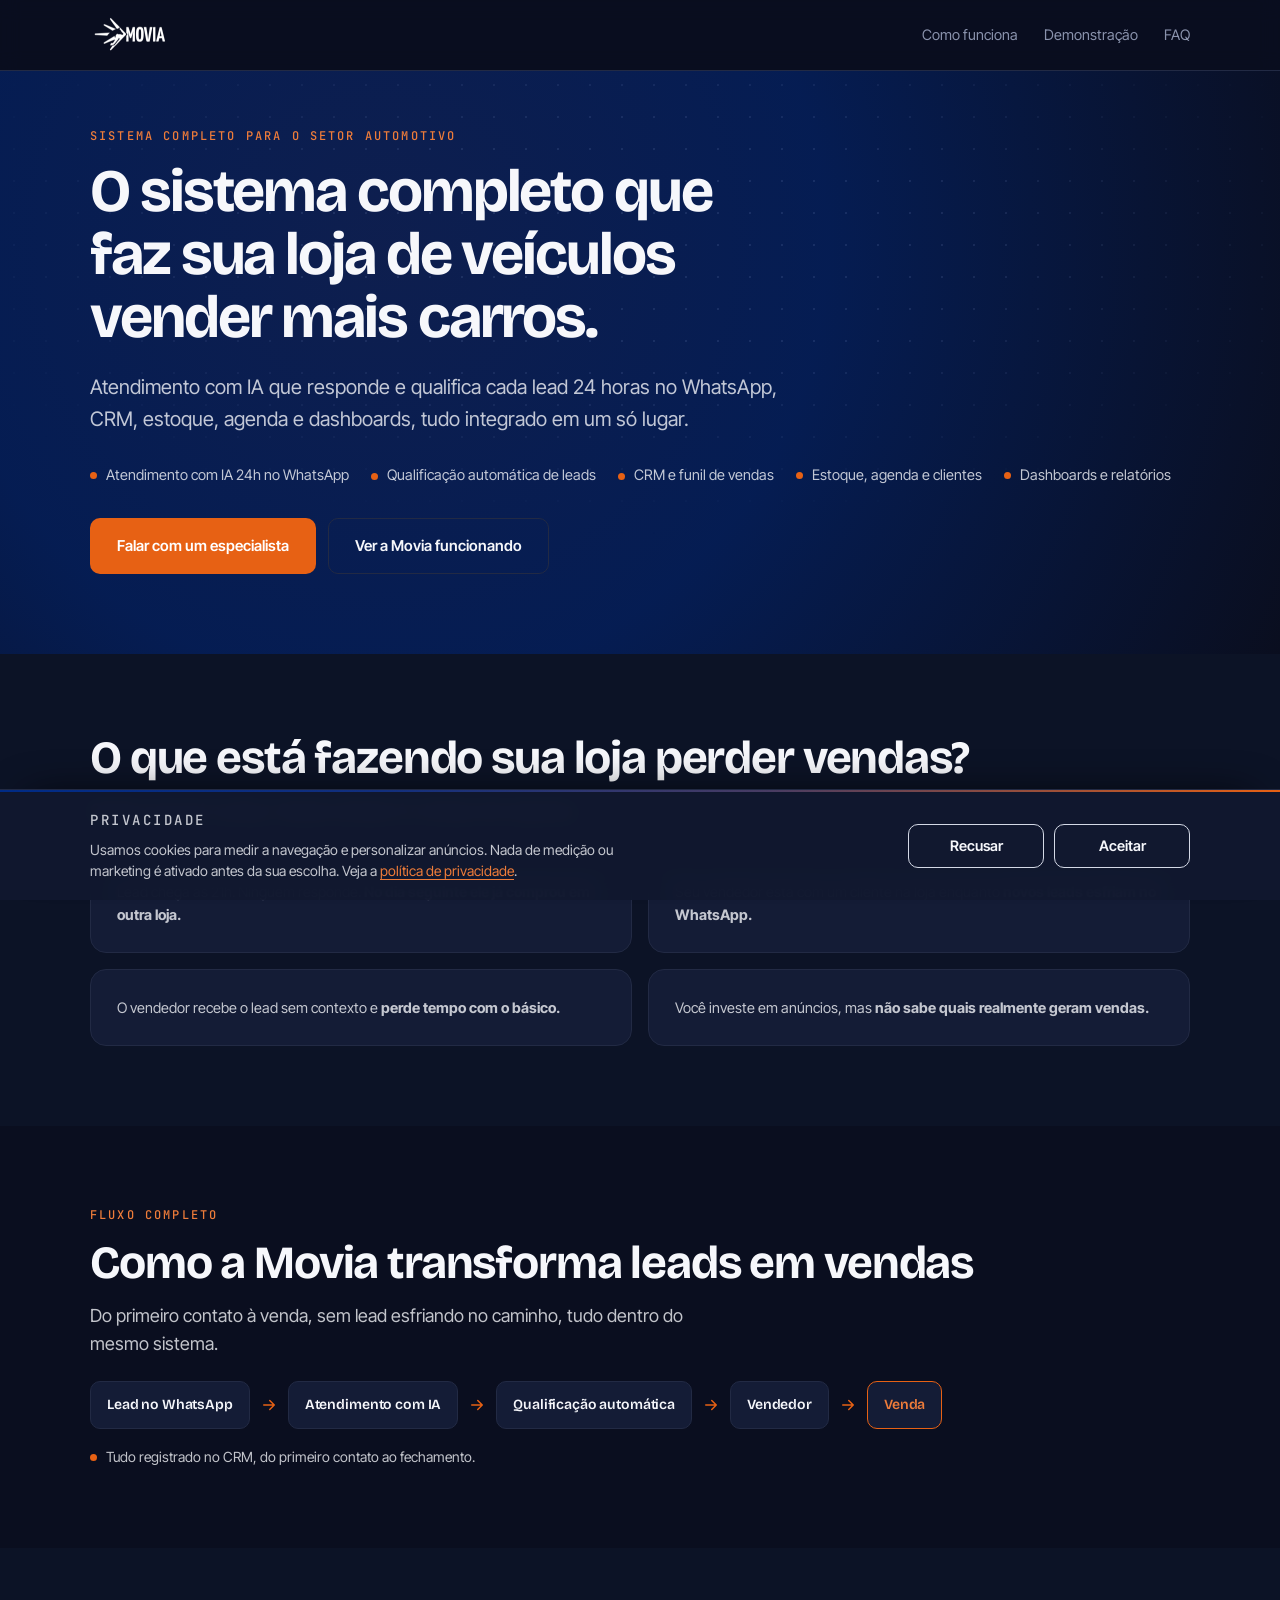
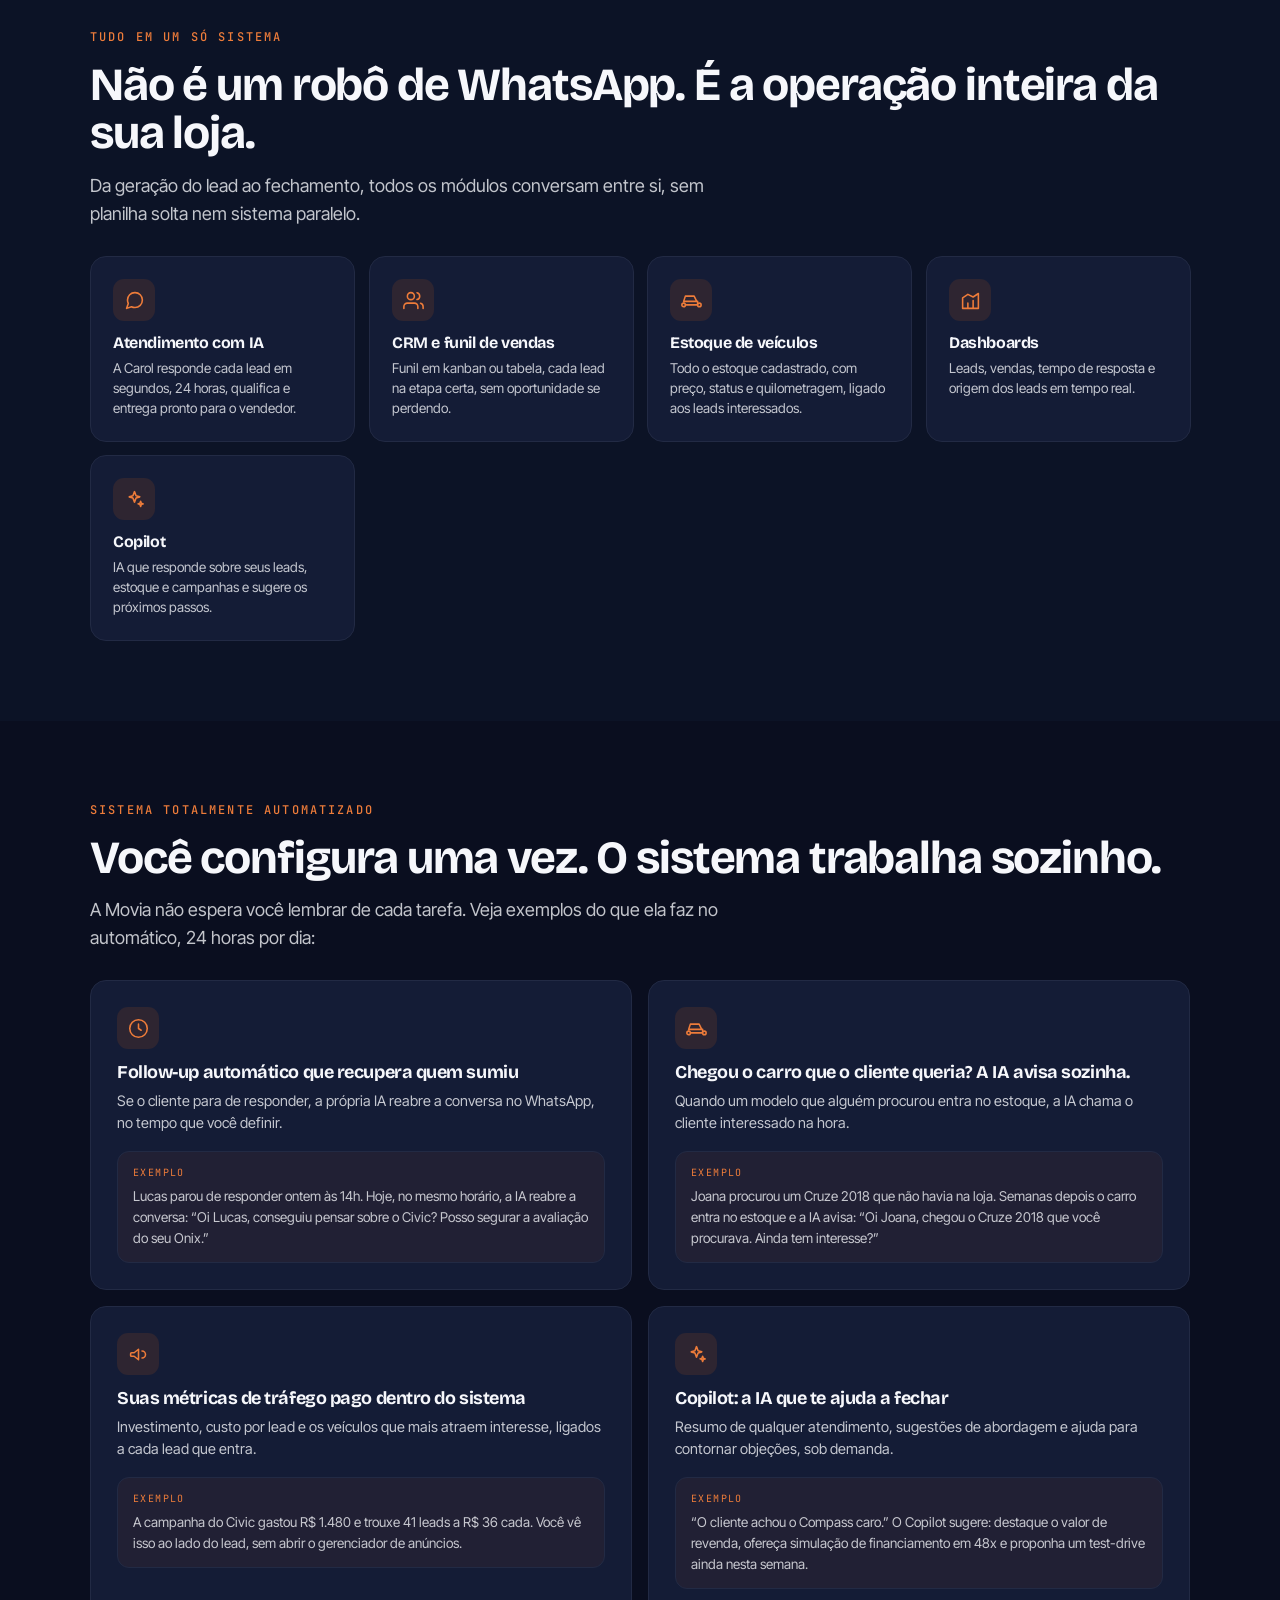
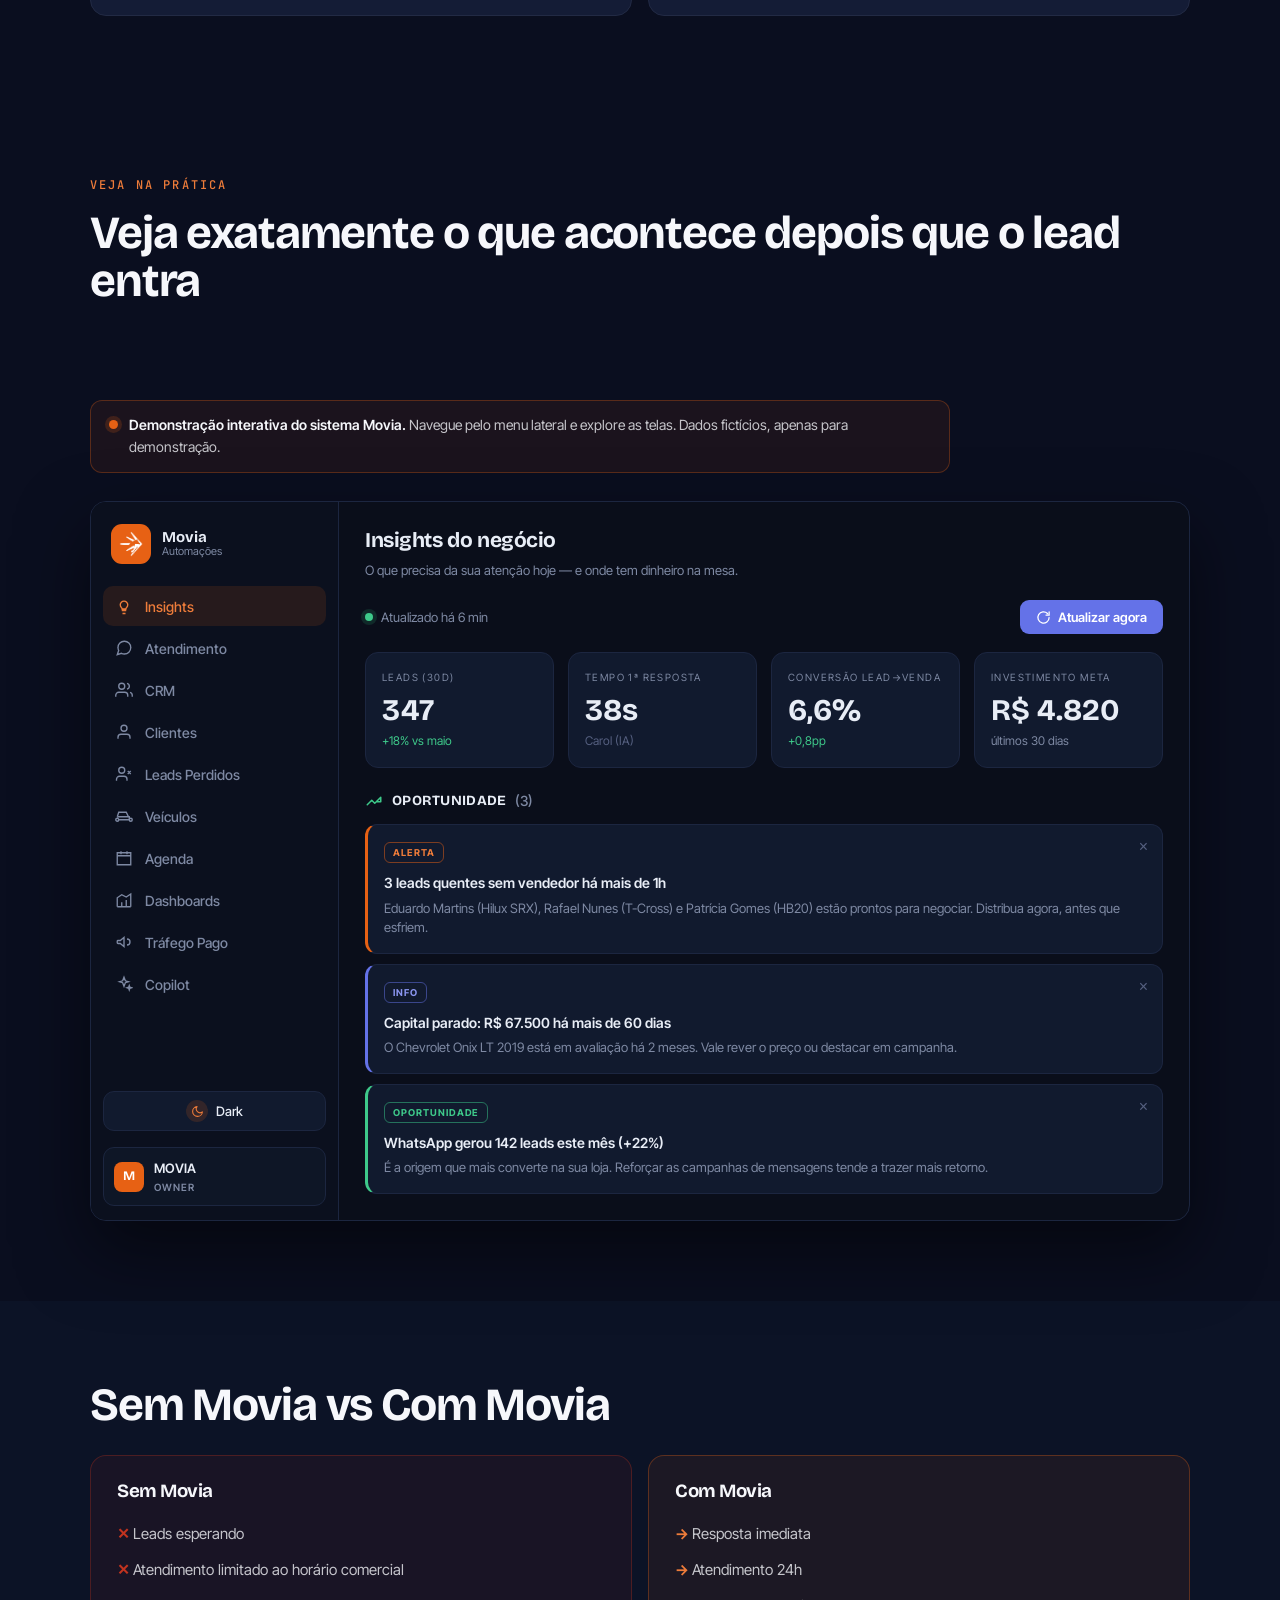
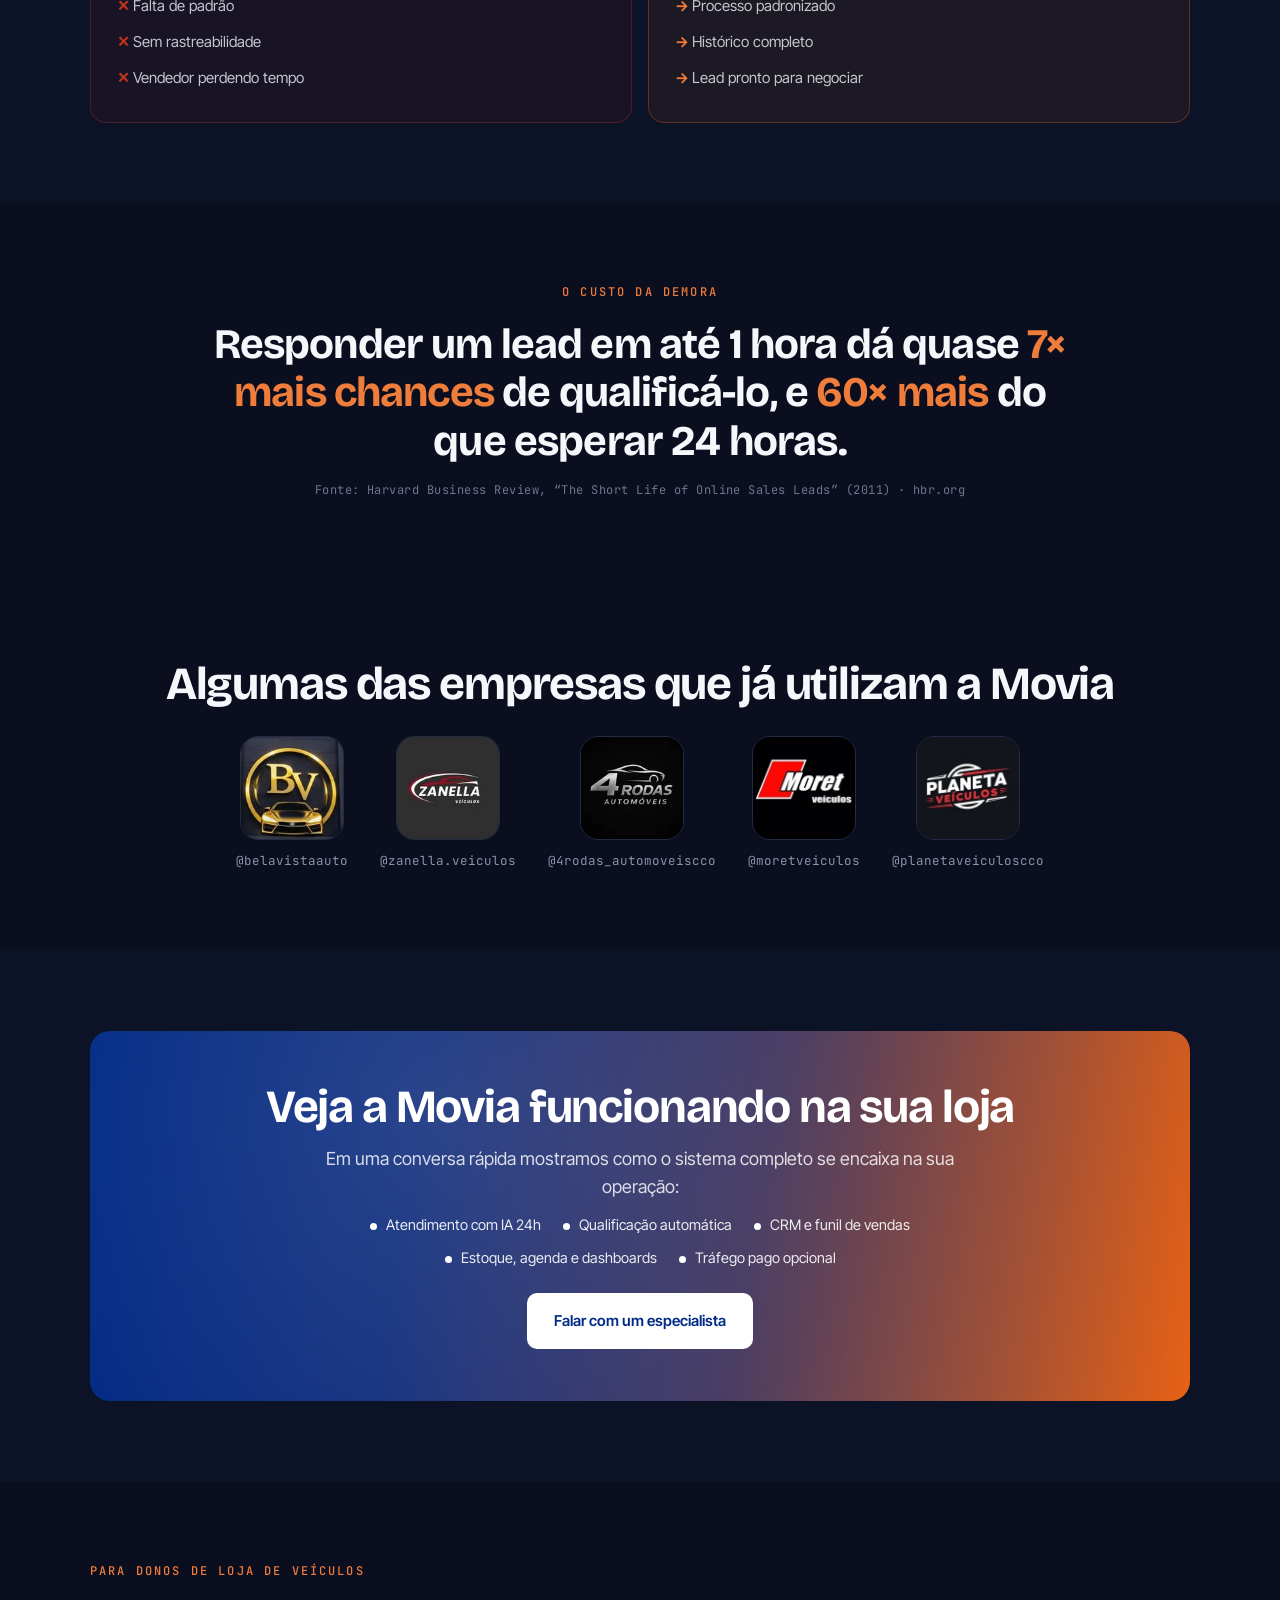
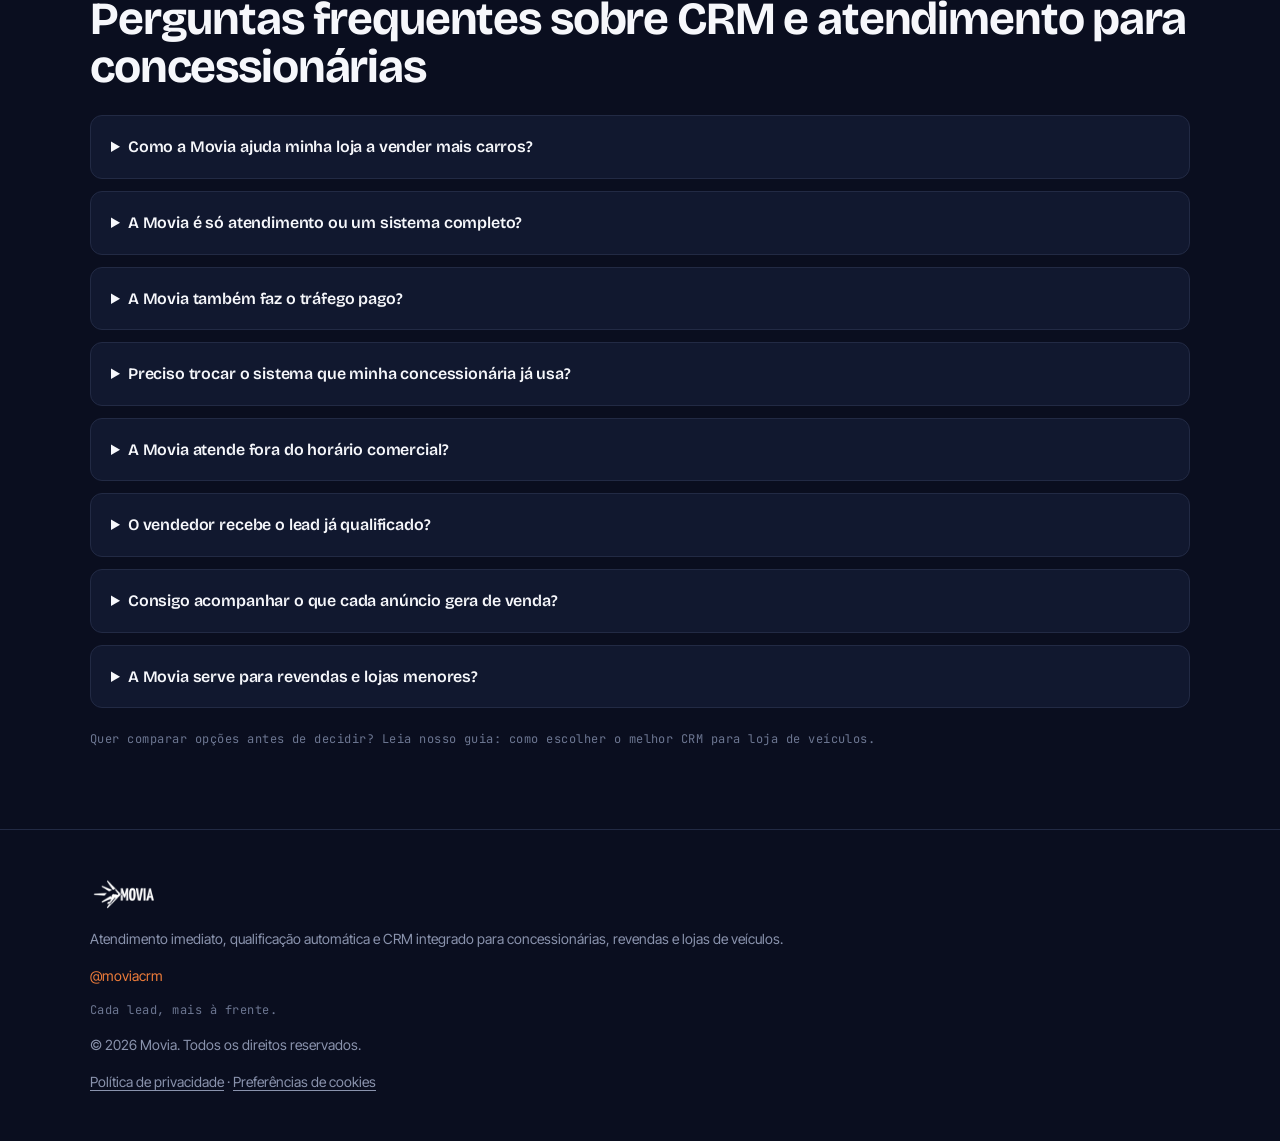
==== commit 7df3173e: "feat(site): consent mode v2 e banner de consentimento (LGPD) (#26) O container GTM-WXFGM7H5 publica " ====
--- a/index.html
+++ b/index.html
@@ -2,6 +2,42 @@
 <html lang="pt-BR">
 <head>
 <meta charset="UTF-8">
+<!-- Consent Mode v2 (LGPD) — precisa rodar ANTES do gtm.js, senao as tags
+     de marketing carregam sem restricao. A ordem charset -> GTM -> viewport
+     foi medida na issue #5 e nao deve ser alterada. -->
+<script>
+window.dataLayer=window.dataLayer||[];
+function gtag(){dataLayer.push(arguments)}
+(function(){
+  var KEY='movia_consent_v1',saved=null;
+  try{saved=window.localStorage.getItem(KEY)}catch(e){}
+  if(saved!=='granted'&&saved!=='denied')saved=null;
+  gtag('consent','default',{
+    ad_storage:'denied',
+    ad_user_data:'denied',
+    ad_personalization:'denied',
+    analytics_storage:'denied',
+    personalization_storage:'denied',
+    functionality_storage:'granted',
+    security_storage:'granted',
+    wait_for_update:500
+  });
+  gtag('set','ads_data_redaction',true);
+  gtag('set','url_passthrough',true);
+  if(saved){
+    /* redaction antes do update: o update ja dispara as tags e elas leem
+       ads_data_redaction no mesmo tick. */
+    if(saved==='granted')gtag('set','ads_data_redaction',false);
+    gtag('consent','update',{
+      ad_storage:saved,ad_user_data:saved,ad_personalization:saved,
+      analytics_storage:saved,personalization_storage:saved
+    });
+    dataLayer.push({event:'movia_consent',consent_state:saved,consent_source:'restaurado'});
+  }
+  window.__moviaConsent={key:KEY,state:saved};
+  document.documentElement.setAttribute('data-consent',saved?'definido':'pendente');
+})();
+</script>
 <!-- Google Tag Manager -->
 <script>(function(w,d,s,l,i){w[l]=w[l]||[];w[l].push({'gtm.start':
 new Date().getTime(),event:'gtm.js'});var f=d.getElementsByTagName(s)[0],
@@ -14,7 +50,7 @@
 <link rel="preconnect" href="https://fonts.googleapis.com">
 <link rel="preconnect" href="https://fonts.gstatic.com" crossorigin>
 <link href="https://fonts.googleapis.com/css2?family=Bricolage+Grotesque:wght@600;700&family=Inter+Tight:wght@400;500;600;700&family=JetBrains+Mono:wght@400;500&display=optional" rel="stylesheet">
-<link rel="stylesheet" href="styles.css?v=4">
+<link rel="stylesheet" href="styles.css?v=5">
 <link rel="icon" href="assets/favicon.png">
 <meta name="description" content="Sistema completo para loja de veículos: atendimento com IA 24h no WhatsApp, qualificação de leads, CRM, estoque e dashboards. Venda mais carros.">
 <link rel="canonical" href="https://moviaautomacoes.com.br/">
@@ -99,6 +135,23 @@
 height="0" width="0" style="display:none;visibility:hidden"></iframe></noscript>
 <!-- End Google Tag Manager (noscript) -->
 
+<!-- Banner de consentimento (LGPD). Primeiro no DOM para chegar no teclado
+     e no leitor de tela antes do resto; fixado no rodape via CSS, fora do
+     fluxo, entao nao gera layout shift. Aceitar e recusar usam a mesma
+     classe: mesmo tamanho, mesmo peso, um clique cada. -->
+<section class="consent" id="consent" role="region" aria-label="Aviso de privacidade e cookies">
+  <div class="consent-inner">
+    <div class="consent-text">
+      <p class="consent-eyebrow">Privacidade</p>
+      <p>Usamos cookies para medir a navegação e personalizar anúncios. Nada de medição ou marketing é ativado antes da sua escolha. Veja a <a class="consent-link" href="https://form.moviaautomacoes.com.br/privacidade" target="_blank" rel="noopener">política de privacidade</a>.</p>
+    </div>
+    <div class="consent-actions">
+      <button type="button" class="consent-btn" data-consent-acao="denied">Recusar</button>
+      <button type="button" class="consent-btn" data-consent-acao="granted">Aceitar</button>
+    </div>
+  </div>
+</section>
+
 <!-- 0. NAV -->
 <header class="nav"><div class="container">
   <a href="index.html" aria-label="Movia, início"><img src="assets/movia-full-white.webp" alt="Movia" class="brand-logo" width="79" height="40"></a>
@@ -919,6 +972,7 @@
   <p class="footer-social" style="margin-top:14px"><a href="https://www.instagram.com/moviacrm/" target="_blank" rel="noopener">@moviacrm</a></p>
   <p class="tech" style="margin-top:14px">Cada lead, mais à frente.</p>
   <p style="margin-top:14px">© <span id="yr">2026</span> Movia. Todos os direitos reservados.</p>
+  <p class="footer-legal" style="margin-top:14px"><a href="https://form.moviaautomacoes.com.br/privacidade" target="_blank" rel="noopener">Política de privacidade</a> · <button type="button" class="linklike" id="consent-reabrir">Preferências de cookies</button></p>
 </div></footer>
 
 <script>
@@ -1215,6 +1269,57 @@
     x.addEventListener('click',function(){var c=x.closest('.mv-opp');if(c)c.remove();});
   });
 })();
+
+/* Consentimento (LGPD) — grava a escolha e atualiza o Consent Mode v2.
+   Sem a configuracao correspondente dentro do GTM (consent checks nas tags
+   de marketing) o update aqui nao bloqueia nada: ver runbook no PR. */
+(function(){
+  var cfg=window.__moviaConsent||{key:'movia_consent_v1',state:null};
+  var box=document.getElementById('consent');
+  var reabrir=document.getElementById('consent-reabrir');
+  if(!box) return;
+  var voltarFoco=null;
+
+  function abrir(origem){
+    voltarFoco=origem||null;
+    document.documentElement.setAttribute('data-consent','pendente');
+    var b=box.querySelector('.consent-btn');
+    if(b&&origem) b.focus();
+  }
+
+  function escolher(v){
+    if(v!=='granted'&&v!=='denied') return;
+    try{window.localStorage.setItem(cfg.key,v)}catch(e){}
+    cfg.state=v;
+    if(typeof gtag==='function'){
+      /* redaction antes do update: o update ja dispara as tags e elas leem
+         ads_data_redaction no mesmo tick. */
+      gtag('set','ads_data_redaction',v!=='granted');
+      gtag('consent','update',{
+        ad_storage:v,ad_user_data:v,ad_personalization:v,
+        analytics_storage:v,personalization_storage:v
+      });
+    }
+    (window.dataLayer=window.dataLayer||[]).push({event:'movia_consent',consent_state:v,consent_source:'banner'});
+    document.documentElement.setAttribute('data-consent','definido');
+    if(voltarFoco){voltarFoco.focus();voltarFoco=null;}
+  }
+
+  box.addEventListener('click',function(e){
+    var alvo=e.target&&e.target.closest?e.target.closest('[data-consent-acao]'):null;
+    if(alvo) escolher(alvo.getAttribute('data-consent-acao'));
+  });
+
+  /* Escape so fecha se ja existe escolha gravada — sem escolha, nao ha como
+     dispensar o aviso, e dispensar nunca vale como aceite. */
+  box.addEventListener('keydown',function(e){
+    if(e.key!=='Escape'||!cfg.state) return;
+    document.documentElement.setAttribute('data-consent','definido');
+    if(voltarFoco){voltarFoco.focus();voltarFoco=null;}
+  });
+
+  if(reabrir) reabrir.addEventListener('click',function(){abrir(reabrir);});
+})();
 </script>
 </body>
 </html>
--- a/styles.css
+++ b/styles.css
@@ -182,6 +182,50 @@
 .footer a:hover{color:var(--text)}
 .footer-social a{color:var(--orange-400)}
 .footer-social a:hover{color:var(--orange-500)}
+
+/* Banner de consentimento (LGPD)
+   position:fixed -> fora do fluxo, nao empurra nada, CLS zero.
+   A visibilidade vem do atributo data-consent que o script do <head> grava
+   antes do primeiro paint, entao nao ha piscada nem aparicao tardia. */
+.consent{position:fixed;left:0;right:0;bottom:0;z-index:120;display:none;
+  background:rgba(17,24,47,.97);backdrop-filter:blur(10px);
+  border-top:1px solid var(--border);box-shadow:0 -18px 44px -30px rgba(0,0,0,.95)}
+html[data-consent="pendente"] .consent{display:block}
+.consent::before{content:"";display:block;height:2px;background:var(--gradient)}
+.consent-inner{max-width:var(--maxw);margin:0 auto;padding:18px 20px;
+  display:flex;align-items:center;gap:24px;flex-wrap:wrap}
+.consent-text{flex:1 1 340px;min-width:0}
+.consent-eyebrow{font-family:var(--font-mono);font-size:11px;letter-spacing:.18em;
+  text-transform:uppercase;color:var(--orange-400);font-weight:500;margin-bottom:7px}
+.consent-text p{font-size:14px;color:var(--text-2);line-height:1.55;max-width:70ch}
+.consent-link{color:var(--orange-400);text-decoration:underline;text-underline-offset:3px}
+.consent-link:hover{color:var(--orange-300)}
+.consent-actions{display:flex;gap:10px;flex:0 0 auto}
+/* Aceitar e recusar compartilham a mesma classe de proposito: mesmo tamanho,
+   mesma cor, mesmo peso, um clique cada. Exigencia da LGPD/ANPD — recusar
+   nao pode custar mais que aceitar. */
+.consent-btn{font-family:var(--font-body);font-weight:600;font-size:14.5px;line-height:1;
+  padding:14px 26px;min-width:136px;border-radius:10px;cursor:pointer;
+  background:var(--surface);color:var(--text);border:1px solid var(--fog);transition:.18s}
+.consent-btn:hover{background:var(--card);border-color:var(--orange-400);color:var(--orange-300)}
+.consent-btn:focus-visible,.consent-link:focus-visible,.linklike:focus-visible{
+  outline:2px solid var(--orange-400);outline-offset:3px}
+
+/* Botao com aparencia de link (reabrir preferencias no rodape) */
+.linklike{background:none;border:0;padding:0;font:inherit;color:inherit;cursor:pointer;
+  text-decoration:underline;text-underline-offset:3px}
+.linklike:hover{color:var(--text)}
+.footer-legal a{text-decoration:underline;text-underline-offset:3px}
+
+@media(max-width:640px){
+  .consent-inner{padding:16px;gap:14px}
+  .consent-text p{font-size:13.5px}
+  .consent-actions{width:100%}
+  .consent-btn{flex:1 1 0;min-width:0;padding:14px 12px}
+}
+@media (prefers-reduced-motion:reduce){
+  .consent-btn{transition:none}
+}
 
 /* Article (authority page) */
 .article{max-width:760px;margin:0 auto}
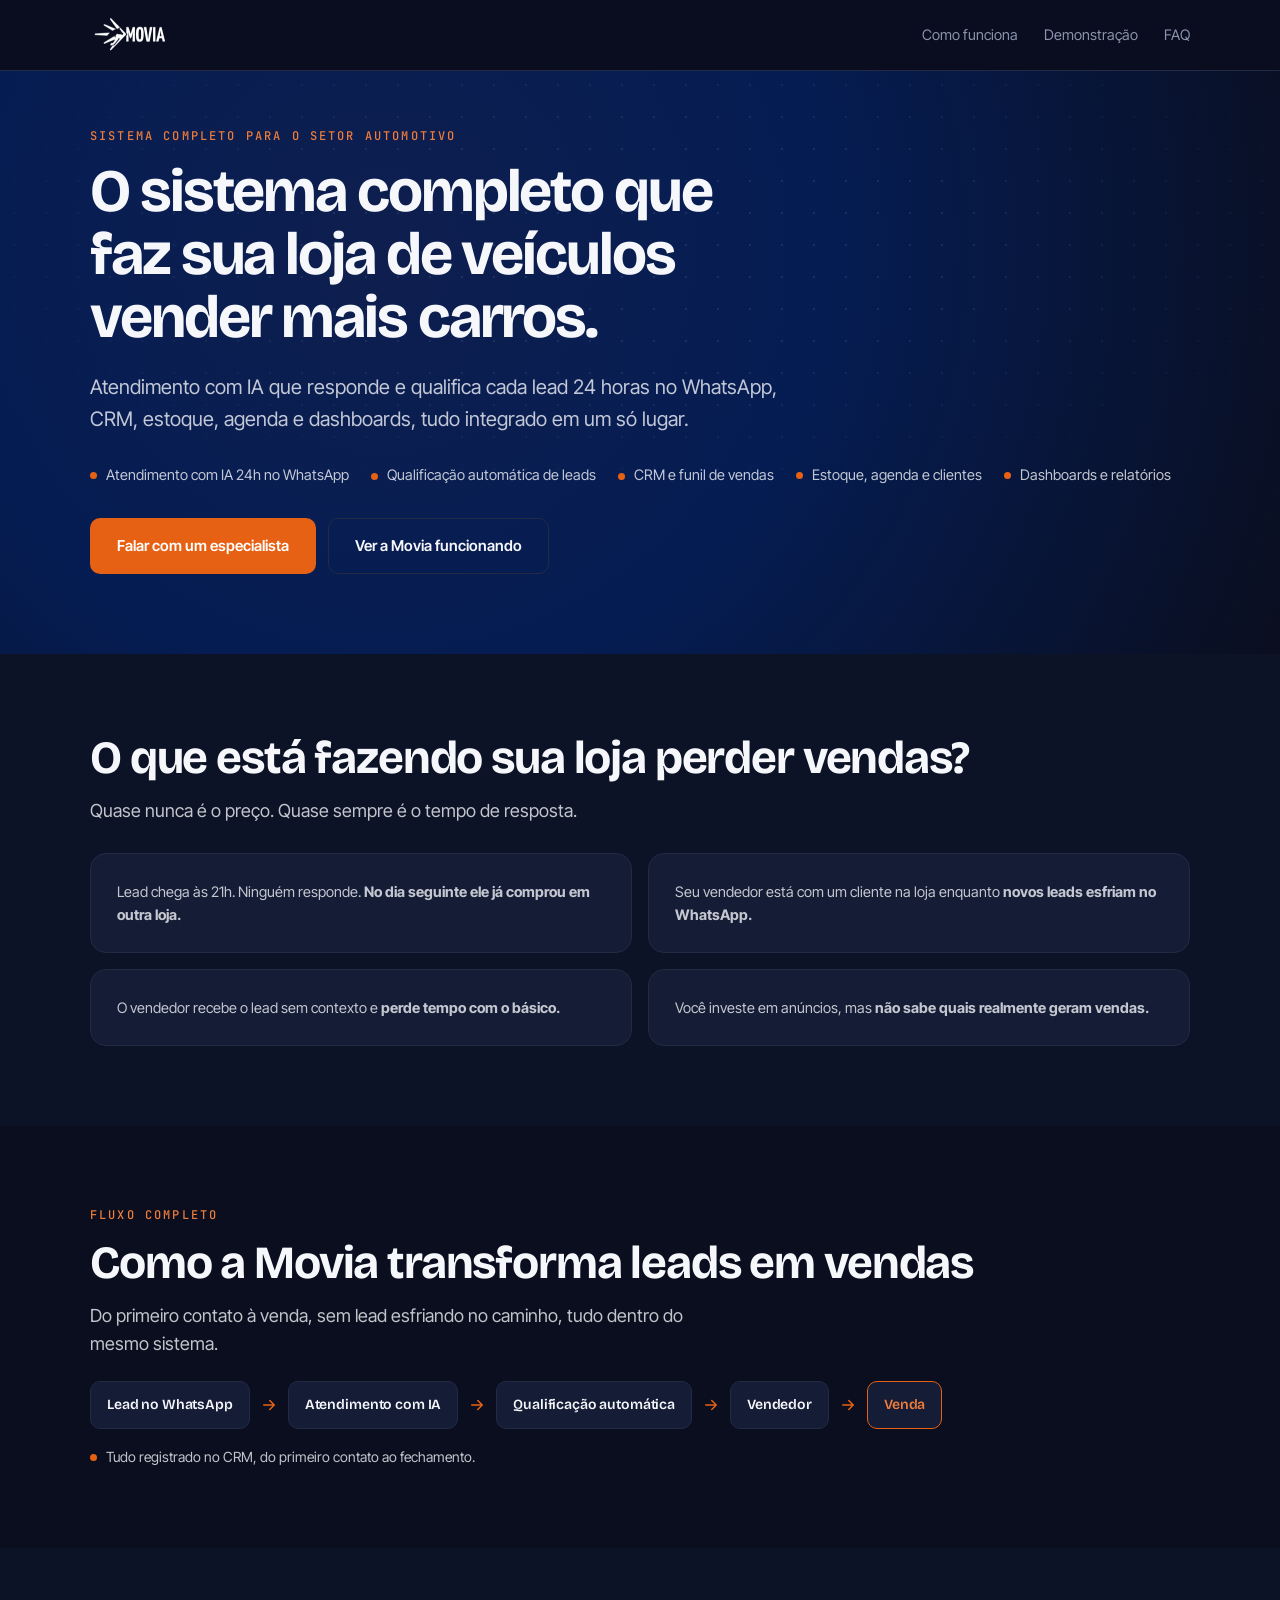
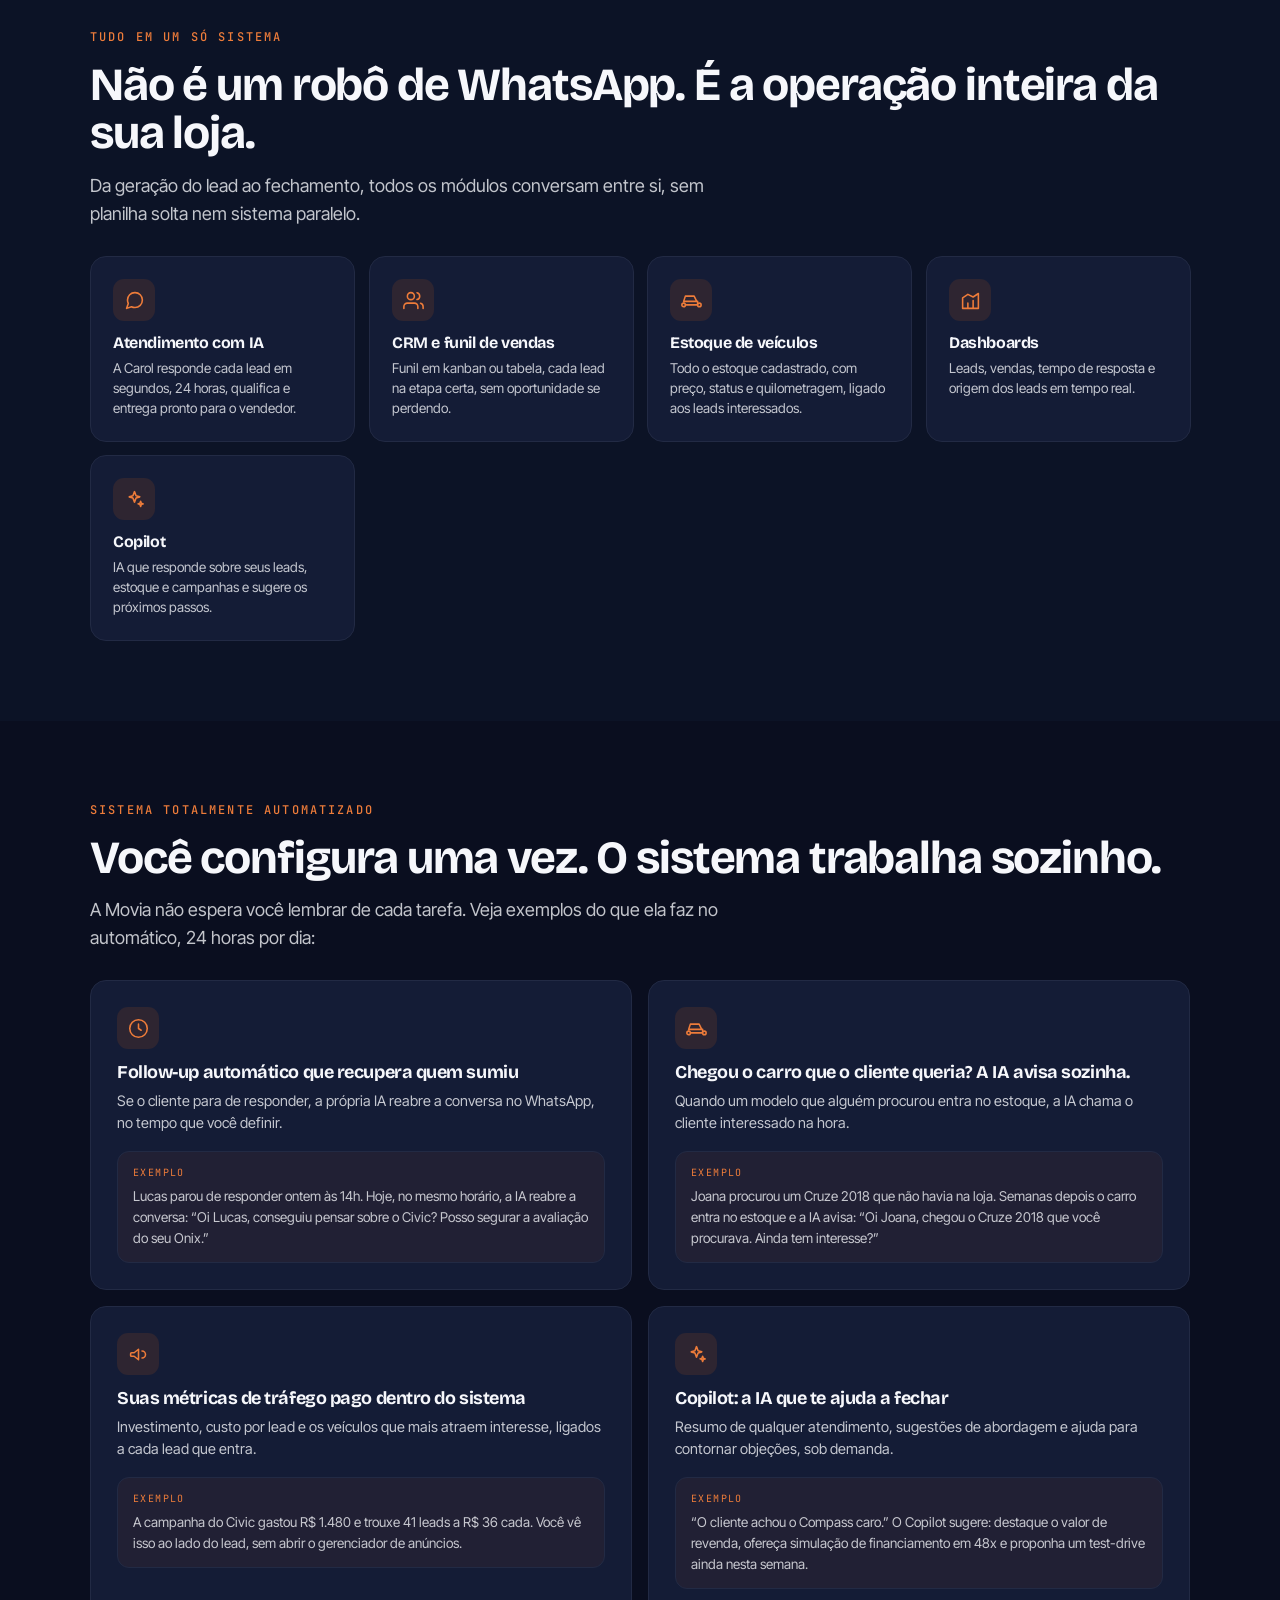
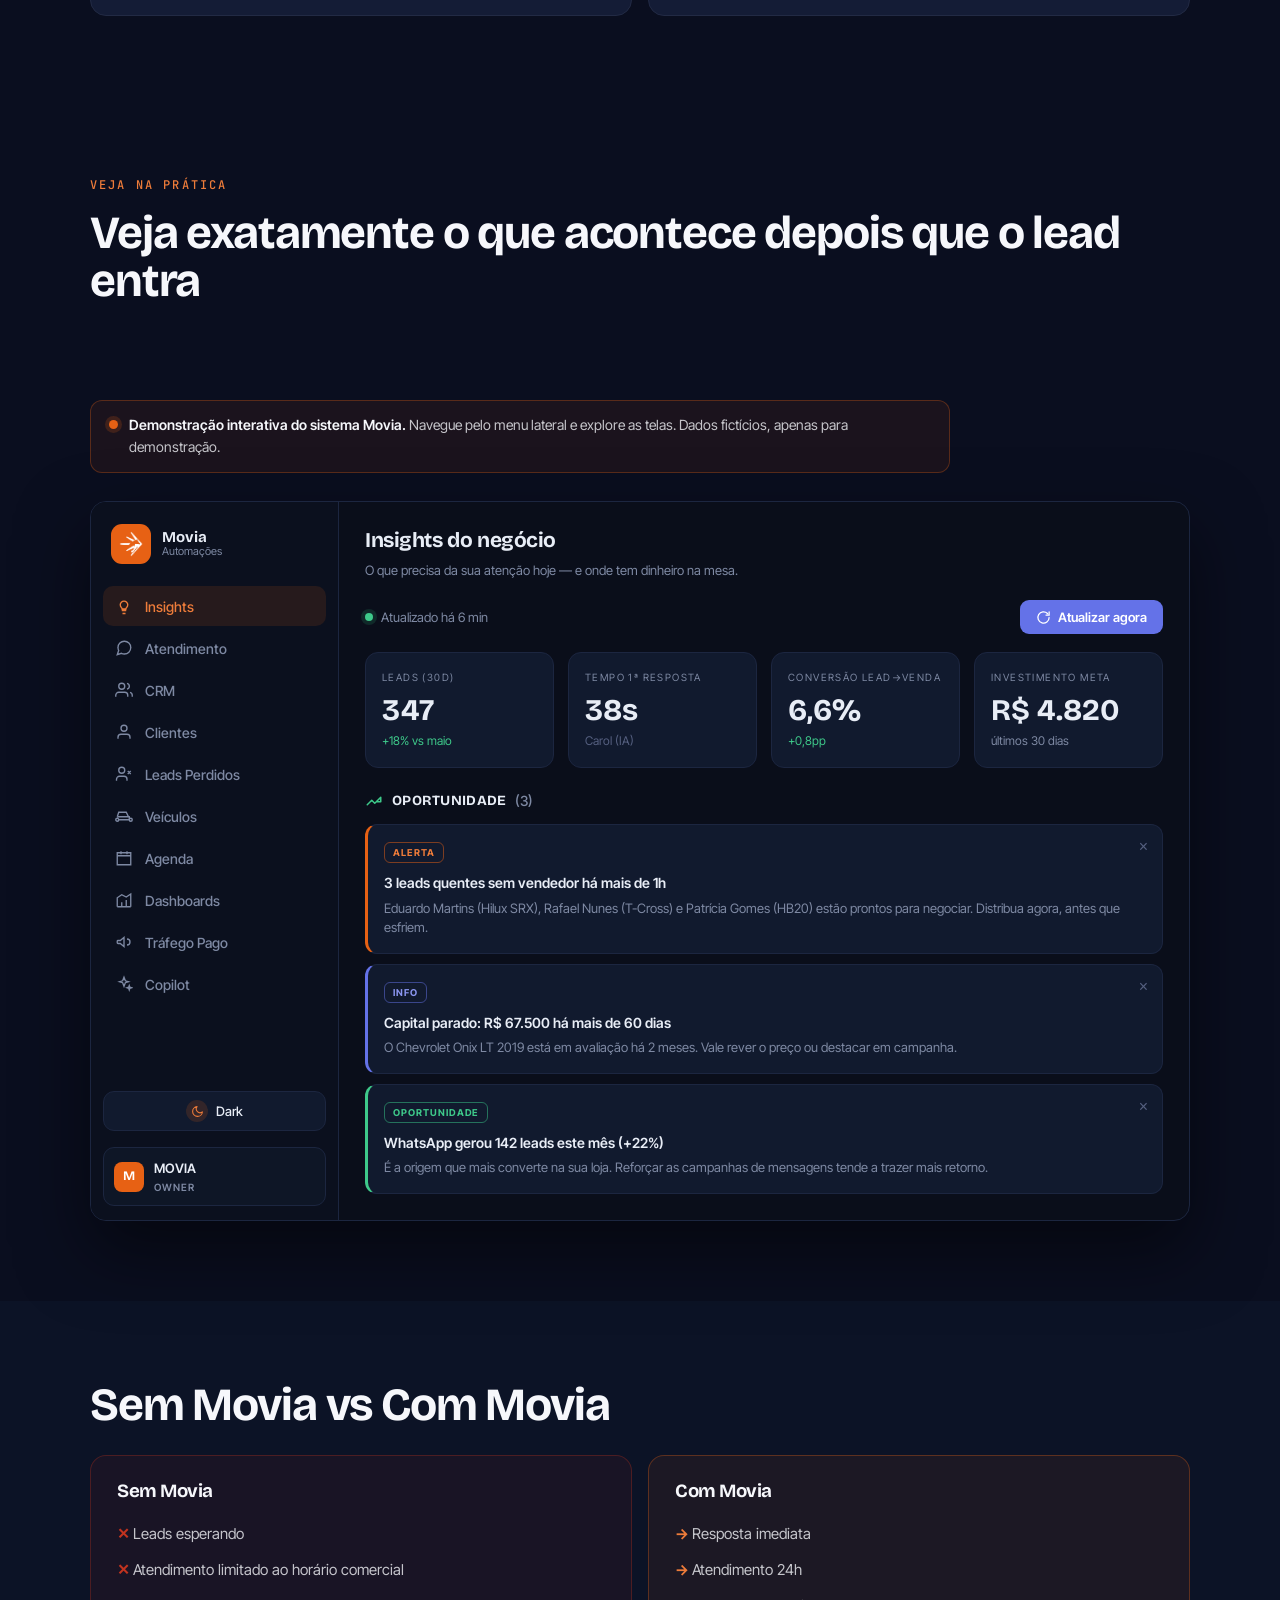
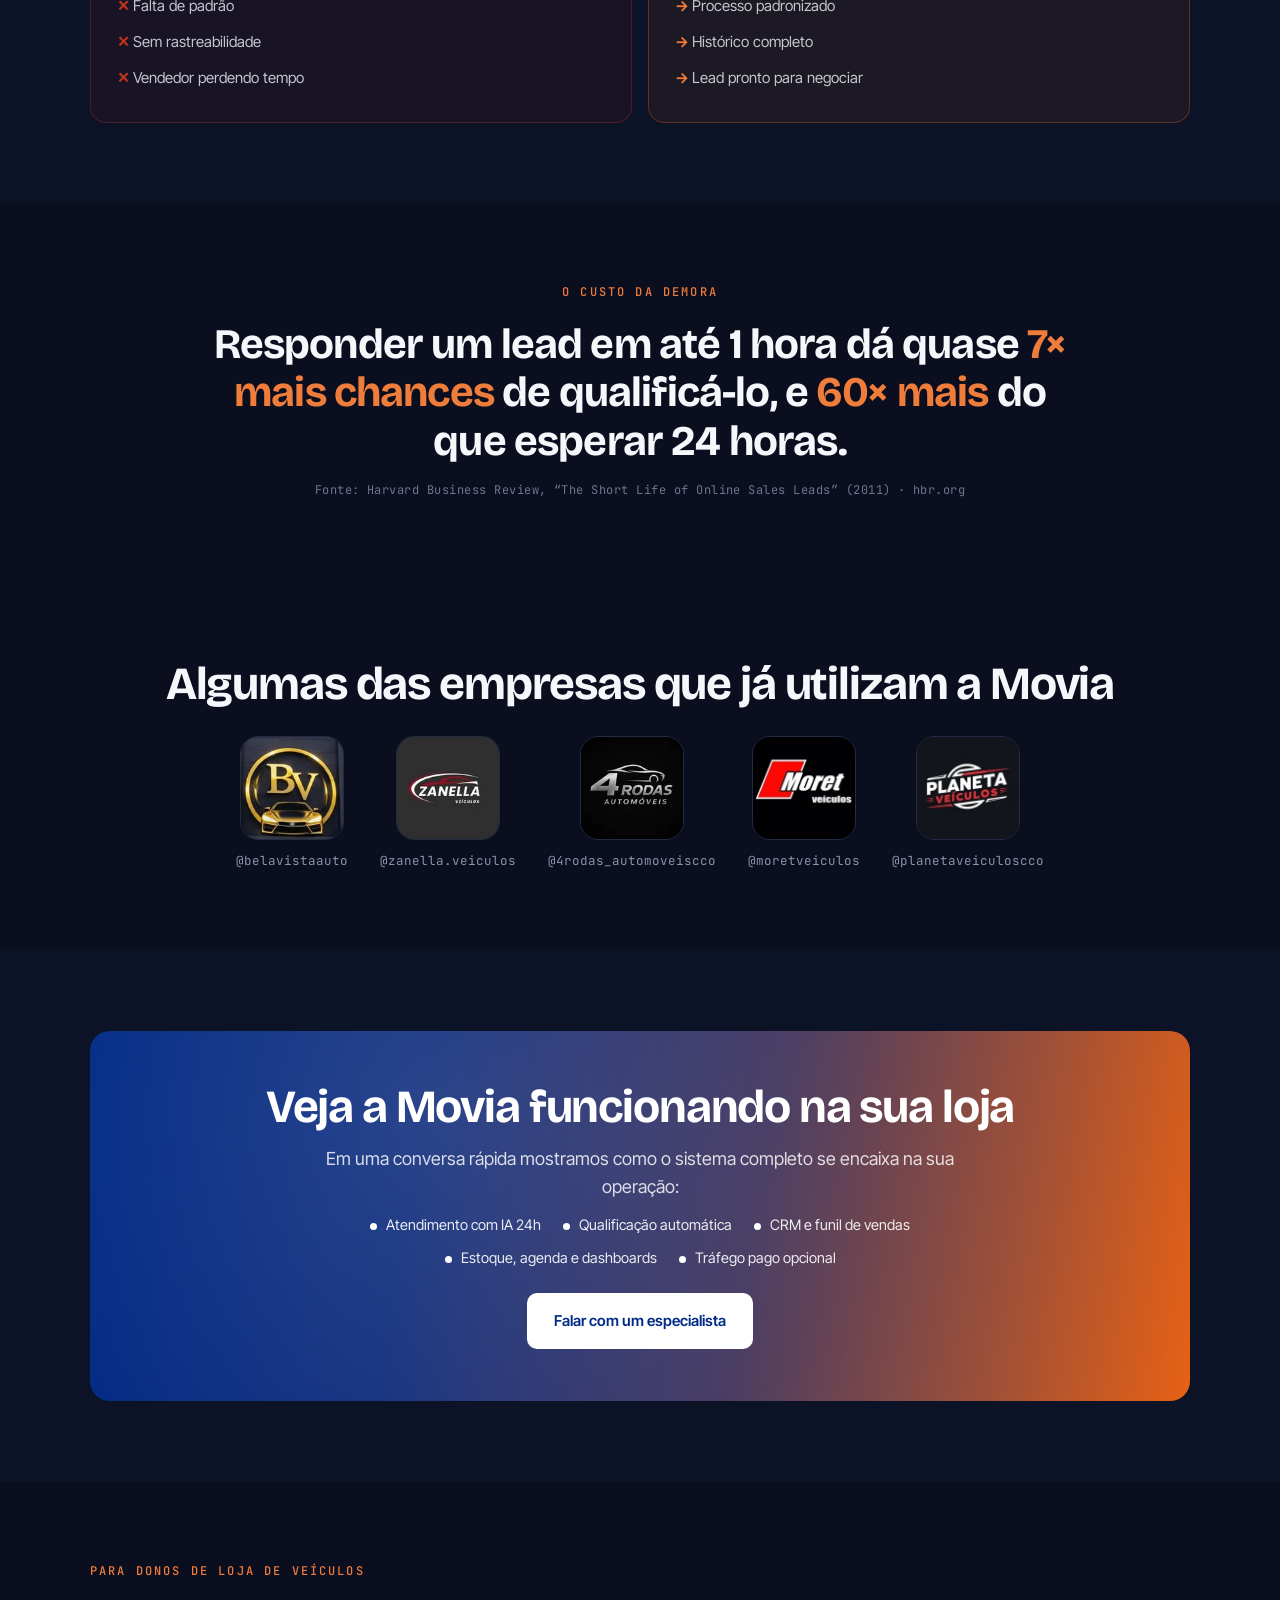
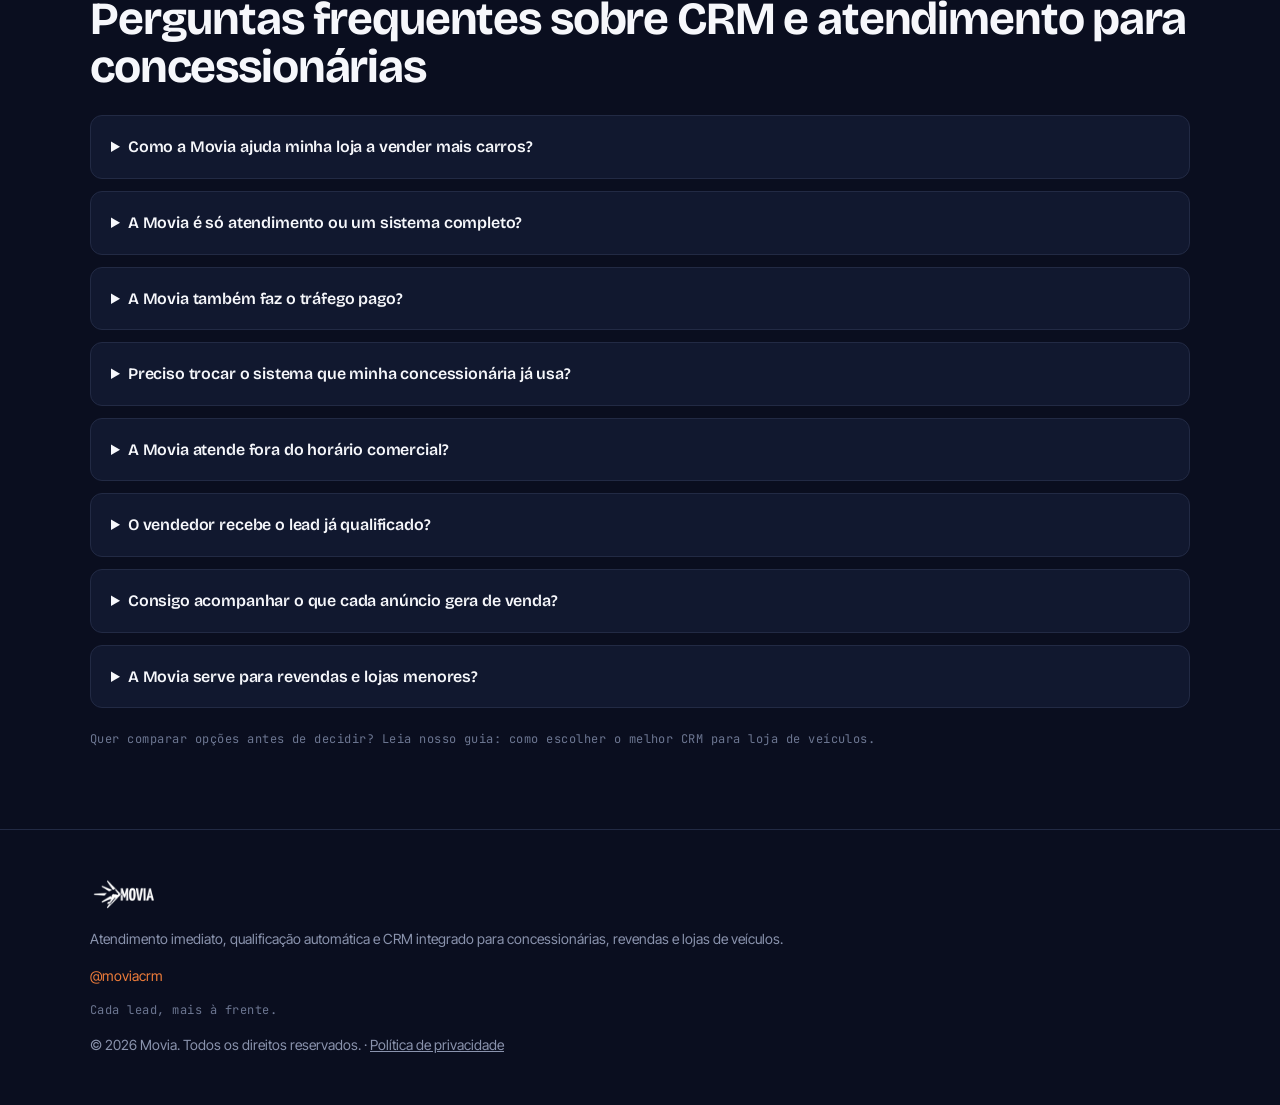
==== commit 3765290e: "revert: remove banner de consentimento (site + LP) e aviso de espera do envio (#31) * Revert "feat(s" ====
--- a/index.html
+++ b/index.html
@@ -2,42 +2,6 @@
 <html lang="pt-BR">
 <head>
 <meta charset="UTF-8">
-<!-- Consent Mode v2 (LGPD) — precisa rodar ANTES do gtm.js, senao as tags
-     de marketing carregam sem restricao. A ordem charset -> GTM -> viewport
-     foi medida na issue #5 e nao deve ser alterada. -->
-<script>
-window.dataLayer=window.dataLayer||[];
-function gtag(){dataLayer.push(arguments)}
-(function(){
-  var KEY='movia_consent_v1',saved=null;
-  try{saved=window.localStorage.getItem(KEY)}catch(e){}
-  if(saved!=='granted'&&saved!=='denied')saved=null;
-  gtag('consent','default',{
-    ad_storage:'denied',
-    ad_user_data:'denied',
-    ad_personalization:'denied',
-    analytics_storage:'denied',
-    personalization_storage:'denied',
-    functionality_storage:'granted',
-    security_storage:'granted',
-    wait_for_update:500
-  });
-  gtag('set','ads_data_redaction',true);
-  gtag('set','url_passthrough',true);
-  if(saved){
-    /* redaction antes do update: o update ja dispara as tags e elas leem
-       ads_data_redaction no mesmo tick. */
-    if(saved==='granted')gtag('set','ads_data_redaction',false);
-    gtag('consent','update',{
-      ad_storage:saved,ad_user_data:saved,ad_personalization:saved,
-      analytics_storage:saved,personalization_storage:saved
-    });
-    dataLayer.push({event:'movia_consent',consent_state:saved,consent_source:'restaurado'});
-  }
-  window.__moviaConsent={key:KEY,state:saved};
-  document.documentElement.setAttribute('data-consent',saved?'definido':'pendente');
-})();
-</script>
 <!-- Google Tag Manager -->
 <script>(function(w,d,s,l,i){w[l]=w[l]||[];w[l].push({'gtm.start':
 new Date().getTime(),event:'gtm.js'});var f=d.getElementsByTagName(s)[0],
@@ -50,7 +14,7 @@
 <link rel="preconnect" href="https://fonts.googleapis.com">
 <link rel="preconnect" href="https://fonts.gstatic.com" crossorigin>
 <link href="https://fonts.googleapis.com/css2?family=Bricolage+Grotesque:wght@600;700&family=Inter+Tight:wght@400;500;600;700&family=JetBrains+Mono:wght@400;500&display=optional" rel="stylesheet">
-<link rel="stylesheet" href="styles.css?v=5">
+<link rel="stylesheet" href="styles.css?v=4">
 <link rel="icon" href="assets/favicon.png">
 <meta name="description" content="Sistema completo para loja de veículos: atendimento com IA 24h no WhatsApp, qualificação de leads, CRM, estoque e dashboards. Venda mais carros.">
 <link rel="canonical" href="https://moviaautomacoes.com.br/">
@@ -135,23 +99,6 @@
 height="0" width="0" style="display:none;visibility:hidden"></iframe></noscript>
 <!-- End Google Tag Manager (noscript) -->
 
-<!-- Banner de consentimento (LGPD). Primeiro no DOM para chegar no teclado
-     e no leitor de tela antes do resto; fixado no rodape via CSS, fora do
-     fluxo, entao nao gera layout shift. Aceitar e recusar usam a mesma
-     classe: mesmo tamanho, mesmo peso, um clique cada. -->
-<section class="consent" id="consent" role="region" aria-label="Aviso de privacidade e cookies">
-  <div class="consent-inner">
-    <div class="consent-text">
-      <p class="consent-eyebrow">Privacidade</p>
-      <p>Usamos cookies para medir a navegação e personalizar anúncios. Nada de medição ou marketing é ativado antes da sua escolha. Veja a <a class="consent-link" href="https://form.moviaautomacoes.com.br/privacidade" target="_blank" rel="noopener">política de privacidade</a>.</p>
-    </div>
-    <div class="consent-actions">
-      <button type="button" class="consent-btn" data-consent-acao="denied">Recusar</button>
-      <button type="button" class="consent-btn" data-consent-acao="granted">Aceitar</button>
-    </div>
-  </div>
-</section>
-
 <!-- 0. NAV -->
 <header class="nav"><div class="container">
   <a href="index.html" aria-label="Movia, início"><img src="assets/movia-full-white.webp" alt="Movia" class="brand-logo" width="79" height="40"></a>
@@ -971,8 +918,7 @@
   <p>Atendimento imediato, qualificação automática e CRM integrado para concessionárias, revendas e lojas de veículos.</p>
   <p class="footer-social" style="margin-top:14px"><a href="https://www.instagram.com/moviacrm/" target="_blank" rel="noopener">@moviacrm</a></p>
   <p class="tech" style="margin-top:14px">Cada lead, mais à frente.</p>
-  <p style="margin-top:14px">© <span id="yr">2026</span> Movia. Todos os direitos reservados.</p>
-  <p class="footer-legal" style="margin-top:14px"><a href="https://form.moviaautomacoes.com.br/privacidade" target="_blank" rel="noopener">Política de privacidade</a> · <button type="button" class="linklike" id="consent-reabrir">Preferências de cookies</button></p>
+  <p style="margin-top:14px">© <span id="yr">2026</span> Movia. Todos os direitos reservados. · <a href="https://form.moviaautomacoes.com.br/privacidade" target="_blank" rel="noopener" style="color:inherit;text-decoration:underline">Política de privacidade</a></p>
 </div></footer>
 
 <script>
@@ -1269,57 +1215,6 @@
     x.addEventListener('click',function(){var c=x.closest('.mv-opp');if(c)c.remove();});
   });
 })();
-
-/* Consentimento (LGPD) — grava a escolha e atualiza o Consent Mode v2.
-   Sem a configuracao correspondente dentro do GTM (consent checks nas tags
-   de marketing) o update aqui nao bloqueia nada: ver runbook no PR. */
-(function(){
-  var cfg=window.__moviaConsent||{key:'movia_consent_v1',state:null};
-  var box=document.getElementById('consent');
-  var reabrir=document.getElementById('consent-reabrir');
-  if(!box) return;
-  var voltarFoco=null;
-
-  function abrir(origem){
-    voltarFoco=origem||null;
-    document.documentElement.setAttribute('data-consent','pendente');
-    var b=box.querySelector('.consent-btn');
-    if(b&&origem) b.focus();
-  }
-
-  function escolher(v){
-    if(v!=='granted'&&v!=='denied') return;
-    try{window.localStorage.setItem(cfg.key,v)}catch(e){}
-    cfg.state=v;
-    if(typeof gtag==='function'){
-      /* redaction antes do update: o update ja dispara as tags e elas leem
-         ads_data_redaction no mesmo tick. */
-      gtag('set','ads_data_redaction',v!=='granted');
-      gtag('consent','update',{
-        ad_storage:v,ad_user_data:v,ad_personalization:v,
-        analytics_storage:v,personalization_storage:v
-      });
-    }
-    (window.dataLayer=window.dataLayer||[]).push({event:'movia_consent',consent_state:v,consent_source:'banner'});
-    document.documentElement.setAttribute('data-consent','definido');
-    if(voltarFoco){voltarFoco.focus();voltarFoco=null;}
-  }
-
-  box.addEventListener('click',function(e){
-    var alvo=e.target&&e.target.closest?e.target.closest('[data-consent-acao]'):null;
-    if(alvo) escolher(alvo.getAttribute('data-consent-acao'));
-  });
-
-  /* Escape so fecha se ja existe escolha gravada — sem escolha, nao ha como
-     dispensar o aviso, e dispensar nunca vale como aceite. */
-  box.addEventListener('keydown',function(e){
-    if(e.key!=='Escape'||!cfg.state) return;
-    document.documentElement.setAttribute('data-consent','definido');
-    if(voltarFoco){voltarFoco.focus();voltarFoco=null;}
-  });
-
-  if(reabrir) reabrir.addEventListener('click',function(){abrir(reabrir);});
-})();
 </script>
 </body>
 </html>
--- a/styles.css
+++ b/styles.css
@@ -182,50 +182,6 @@
 .footer a:hover{color:var(--text)}
 .footer-social a{color:var(--orange-400)}
 .footer-social a:hover{color:var(--orange-500)}
-
-/* Banner de consentimento (LGPD)
-   position:fixed -> fora do fluxo, nao empurra nada, CLS zero.
-   A visibilidade vem do atributo data-consent que o script do <head> grava
-   antes do primeiro paint, entao nao ha piscada nem aparicao tardia. */
-.consent{position:fixed;left:0;right:0;bottom:0;z-index:120;display:none;
-  background:rgba(17,24,47,.97);backdrop-filter:blur(10px);
-  border-top:1px solid var(--border);box-shadow:0 -18px 44px -30px rgba(0,0,0,.95)}
-html[data-consent="pendente"] .consent{display:block}
-.consent::before{content:"";display:block;height:2px;background:var(--gradient)}
-.consent-inner{max-width:var(--maxw);margin:0 auto;padding:18px 20px;
-  display:flex;align-items:center;gap:24px;flex-wrap:wrap}
-.consent-text{flex:1 1 340px;min-width:0}
-.consent-eyebrow{font-family:var(--font-mono);font-size:11px;letter-spacing:.18em;
-  text-transform:uppercase;color:var(--orange-400);font-weight:500;margin-bottom:7px}
-.consent-text p{font-size:14px;color:var(--text-2);line-height:1.55;max-width:70ch}
-.consent-link{color:var(--orange-400);text-decoration:underline;text-underline-offset:3px}
-.consent-link:hover{color:var(--orange-300)}
-.consent-actions{display:flex;gap:10px;flex:0 0 auto}
-/* Aceitar e recusar compartilham a mesma classe de proposito: mesmo tamanho,
-   mesma cor, mesmo peso, um clique cada. Exigencia da LGPD/ANPD — recusar
-   nao pode custar mais que aceitar. */
-.consent-btn{font-family:var(--font-body);font-weight:600;font-size:14.5px;line-height:1;
-  padding:14px 26px;min-width:136px;border-radius:10px;cursor:pointer;
-  background:var(--surface);color:var(--text);border:1px solid var(--fog);transition:.18s}
-.consent-btn:hover{background:var(--card);border-color:var(--orange-400);color:var(--orange-300)}
-.consent-btn:focus-visible,.consent-link:focus-visible,.linklike:focus-visible{
-  outline:2px solid var(--orange-400);outline-offset:3px}
-
-/* Botao com aparencia de link (reabrir preferencias no rodape) */
-.linklike{background:none;border:0;padding:0;font:inherit;color:inherit;cursor:pointer;
-  text-decoration:underline;text-underline-offset:3px}
-.linklike:hover{color:var(--text)}
-.footer-legal a{text-decoration:underline;text-underline-offset:3px}
-
-@media(max-width:640px){
-  .consent-inner{padding:16px;gap:14px}
-  .consent-text p{font-size:13.5px}
-  .consent-actions{width:100%}
-  .consent-btn{flex:1 1 0;min-width:0;padding:14px 12px}
-}
-@media (prefers-reduced-motion:reduce){
-  .consent-btn{transition:none}
-}
 
 /* Article (authority page) */
 .article{max-width:760px;margin:0 auto}
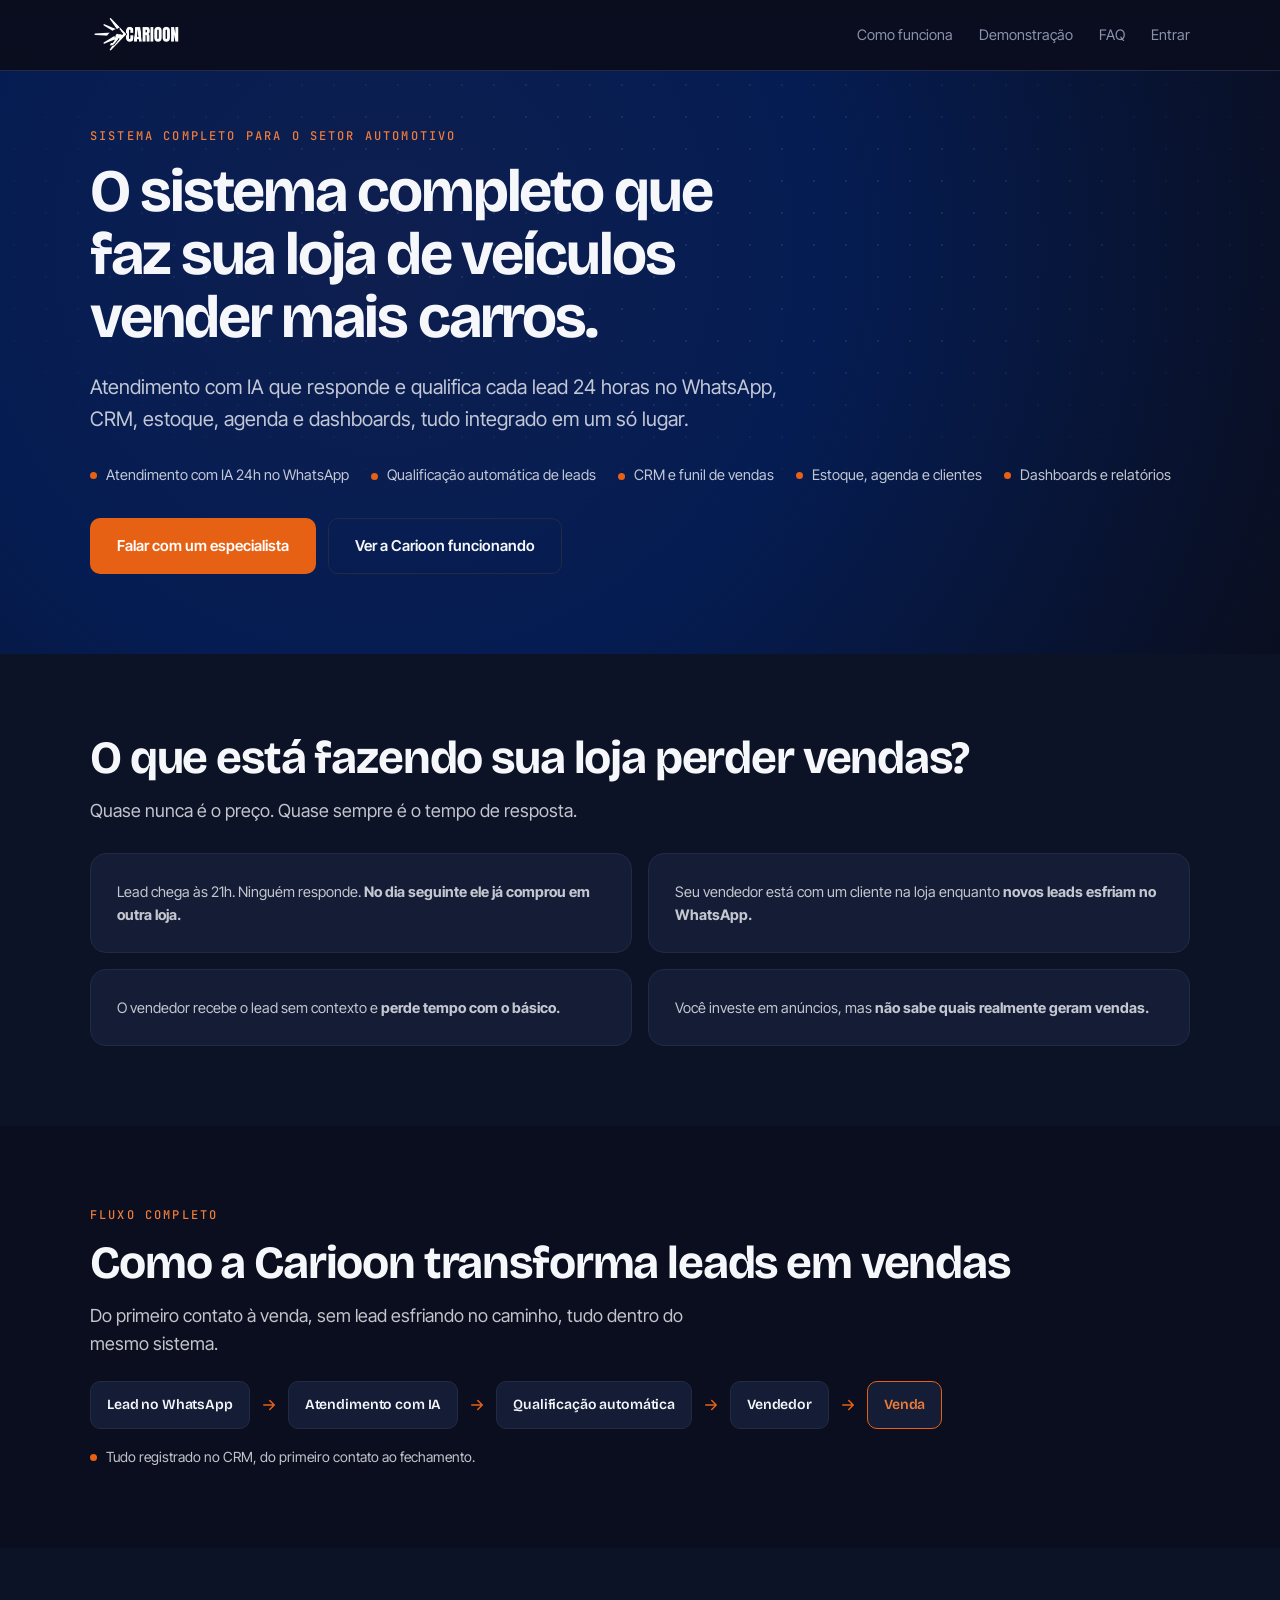
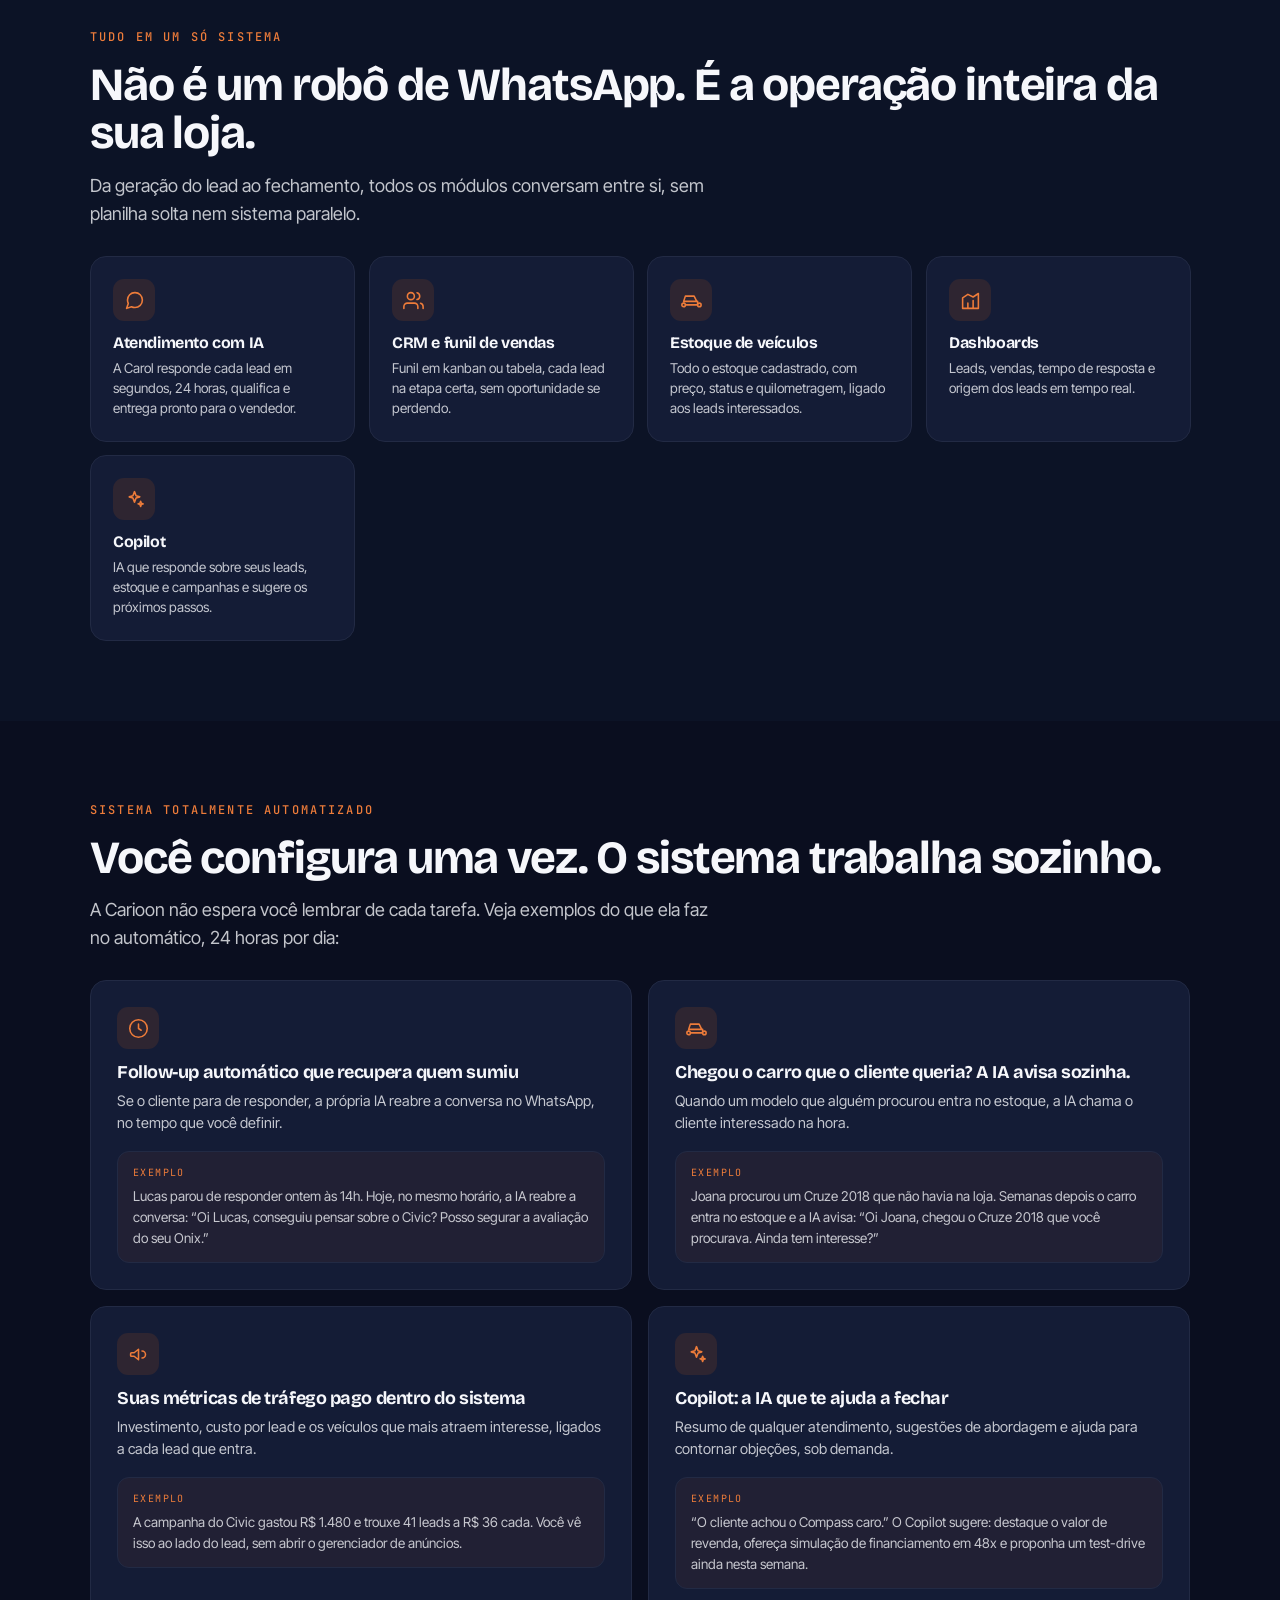
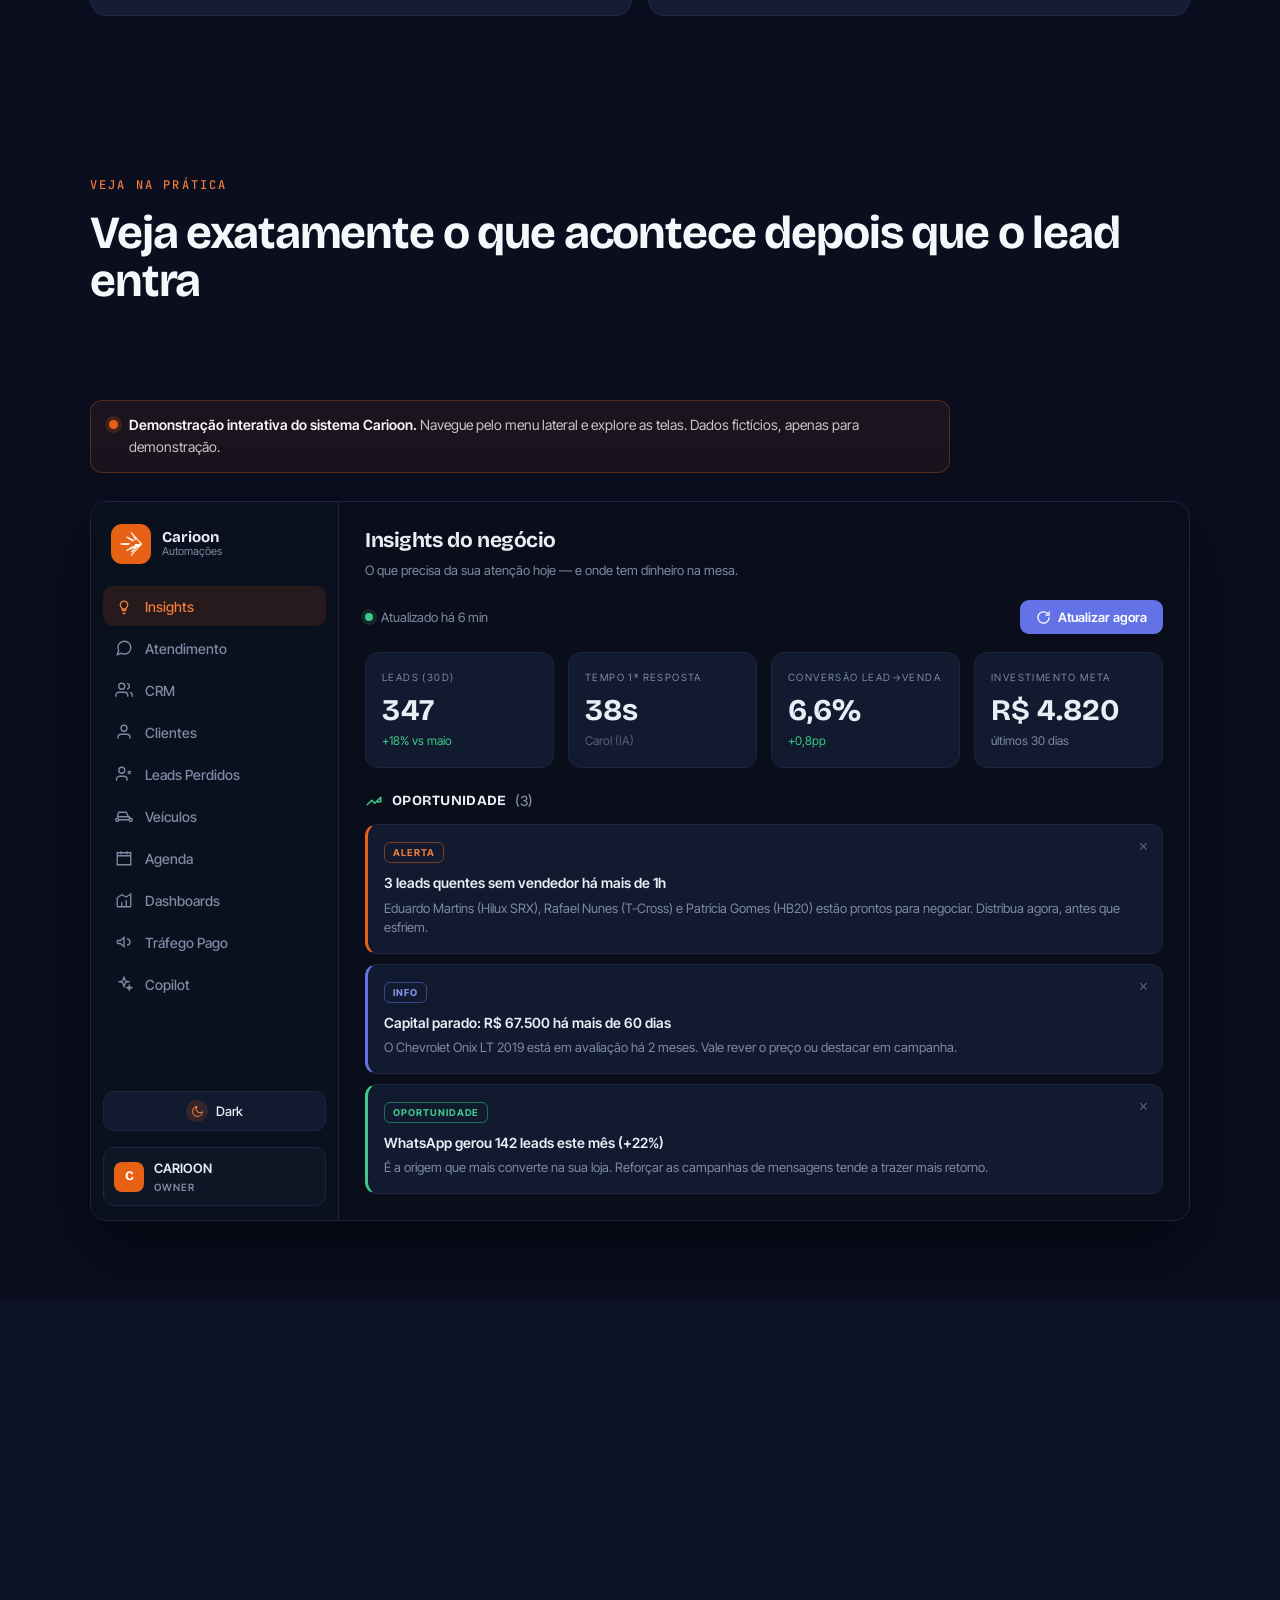
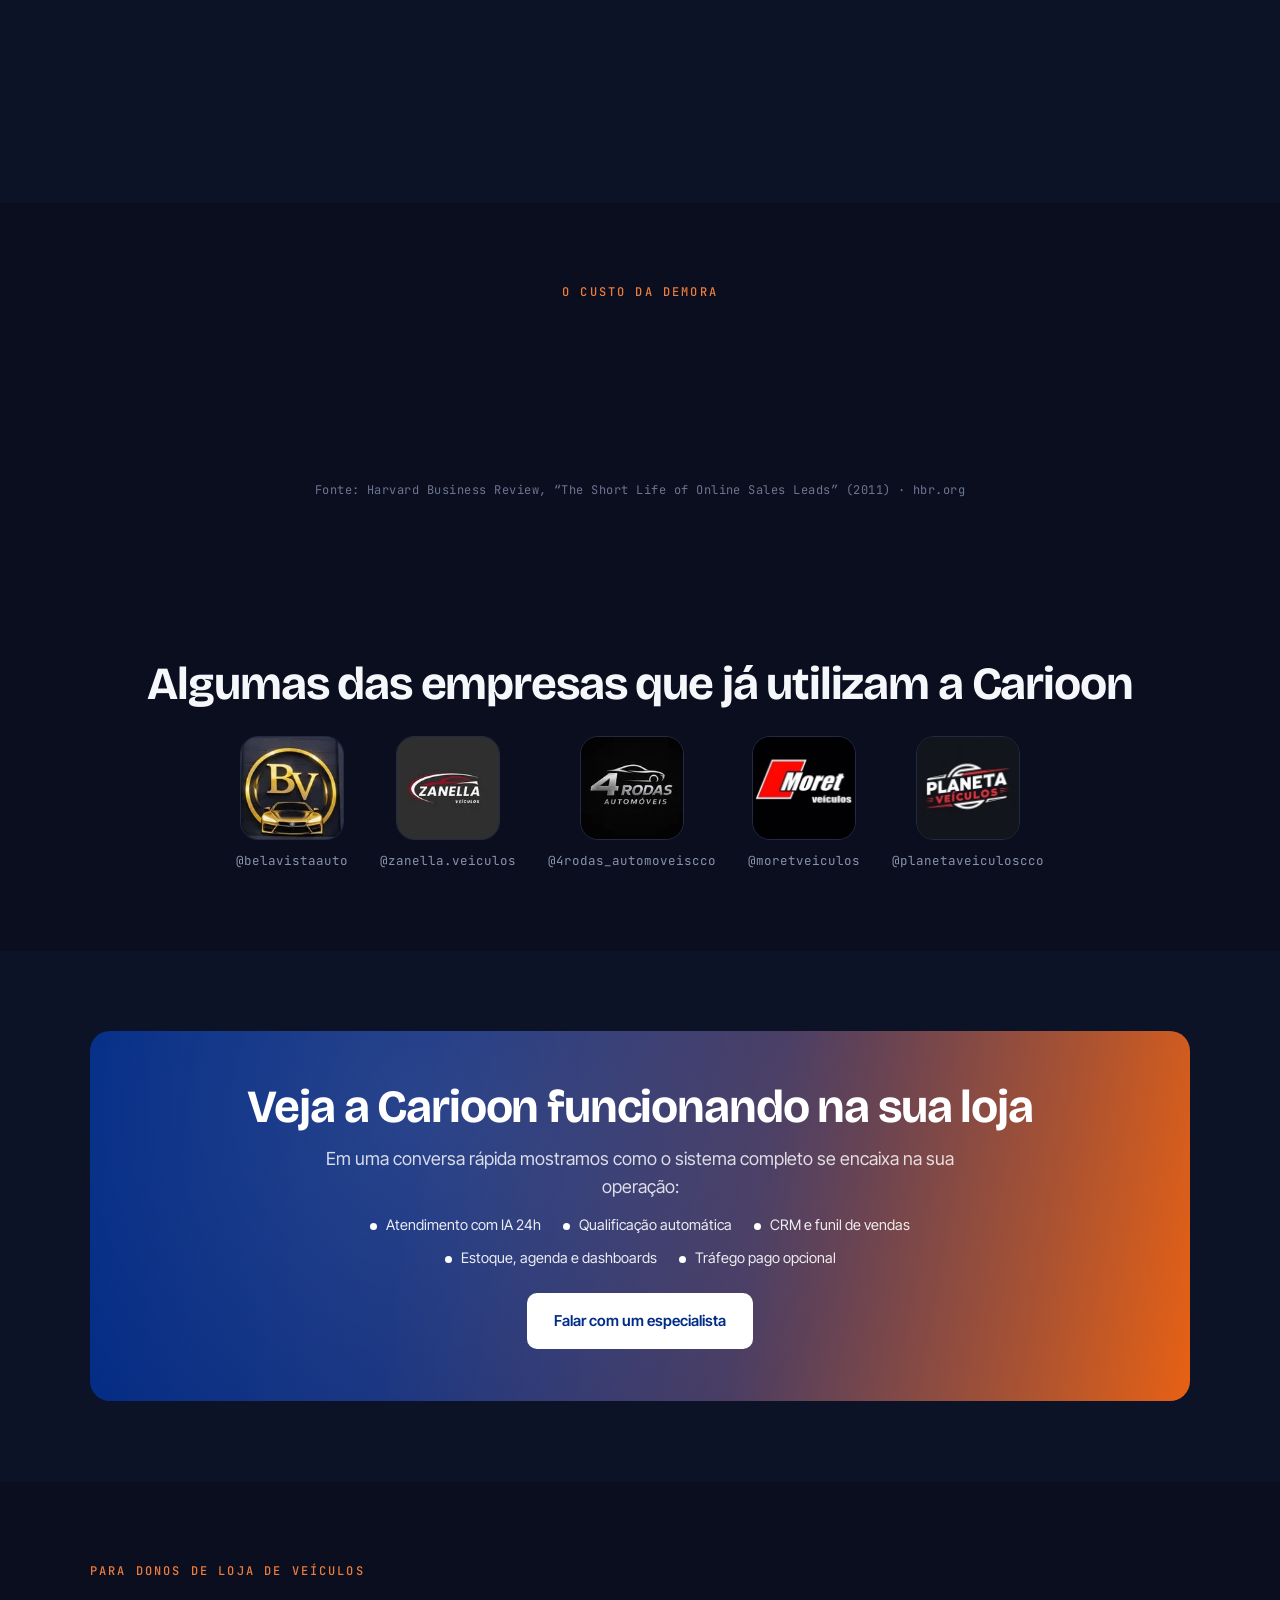
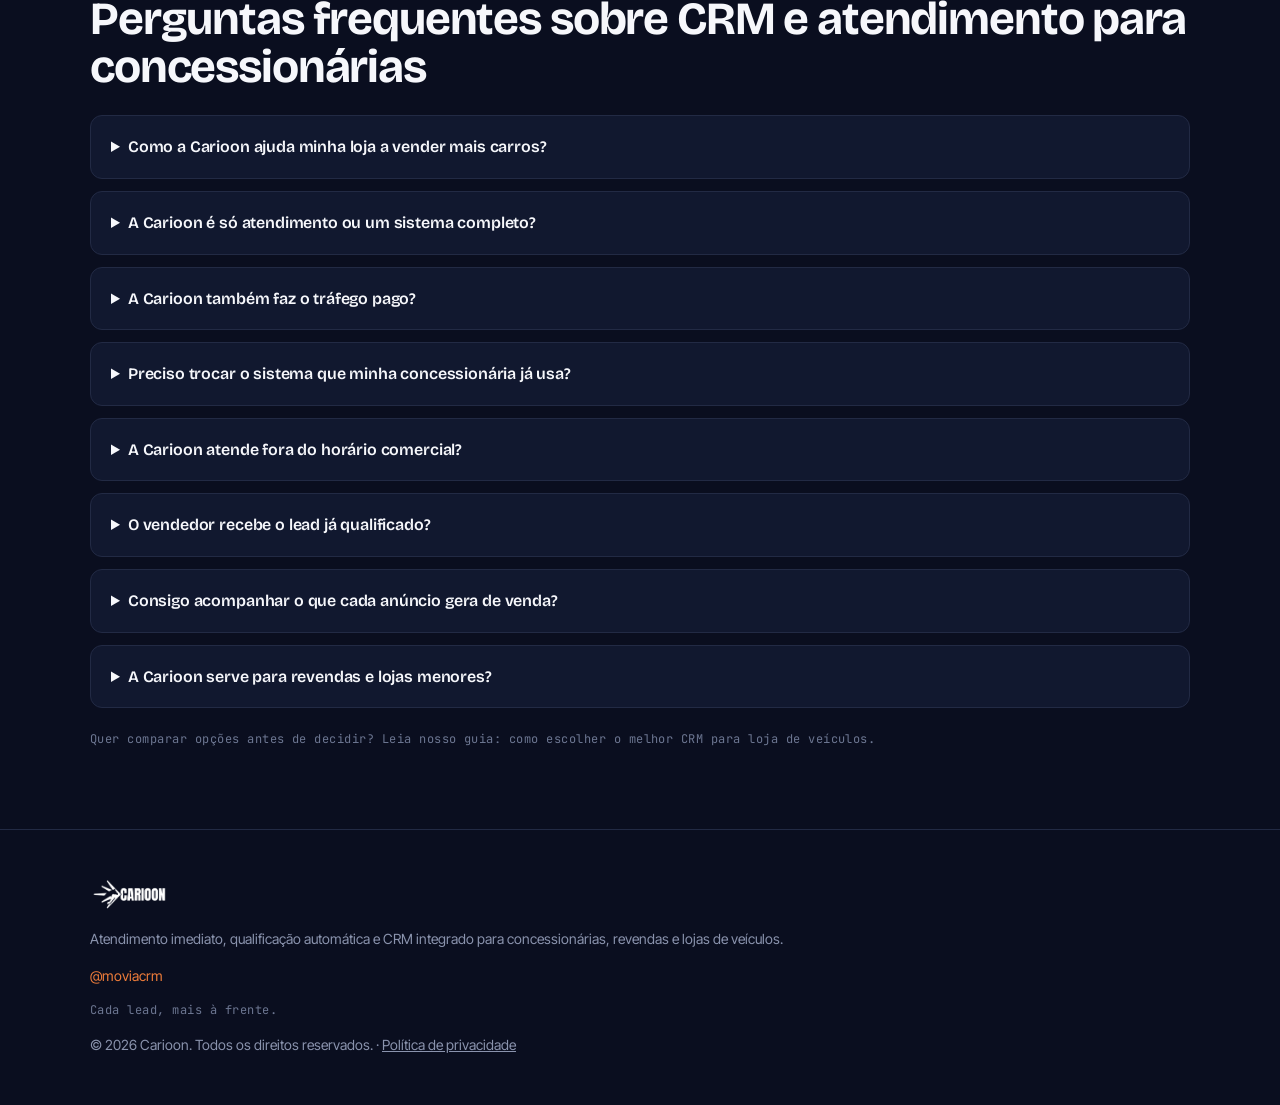
==== commit c12af9bb: "feat: domínio carioon.com.br + marca Carioon no site e no form (movia#1139) (#36) * feat: domínio ca" ====
--- a/index.html
+++ b/index.html
@@ -10,19 +10,19 @@
 })(window,document,'script','dataLayer','GTM-WXFGM7H5');</script>
 <!-- End Google Tag Manager -->
 <meta name="viewport" content="width=device-width, initial-scale=1.0">
-<title>Sistema completo para concessionárias e lojas de veículos | Movia</title>
+<title>Sistema completo para concessionárias e lojas de veículos | Carioon</title>
 <link rel="preconnect" href="https://fonts.googleapis.com">
 <link rel="preconnect" href="https://fonts.gstatic.com" crossorigin>
 <link href="https://fonts.googleapis.com/css2?family=Bricolage+Grotesque:wght@600;700&family=Inter+Tight:wght@400;500;600;700&family=JetBrains+Mono:wght@400;500&display=optional" rel="stylesheet">
 <link rel="stylesheet" href="styles.css?v=4">
 <link rel="icon" href="assets/favicon.png">
 <meta name="description" content="Sistema completo para loja de veículos: atendimento com IA 24h no WhatsApp, qualificação de leads, CRM, estoque e dashboards. Venda mais carros.">
-<link rel="canonical" href="https://moviaautomacoes.com.br/">
+<link rel="canonical" href="https://carioon.com.br/">
 <meta property="og:type" content="website">
-<meta property="og:title" content="Sistema completo para concessionárias e lojas de veículos | Movia">
+<meta property="og:title" content="Sistema completo para concessionárias e lojas de veículos | Carioon">
 <meta property="og:description" content="Atendimento com IA 24h, qualificação automática, CRM, estoque, agenda e dashboards. O sistema completo para sua loja de veículos vender mais carros, com tráfego pago opcional.">
-<meta property="og:url" content="https://moviaautomacoes.com.br/">
-<meta property="og:image" content="https://moviaautomacoes.com.br/assets/og-image.png">
+<meta property="og:url" content="https://carioon.com.br/">
+<meta property="og:image" content="https://carioon.com.br/assets/og-image-carioon.png">
 <meta property="og:image:width" content="1200">
 <meta property="og:image:height" content="605">
 <meta property="og:locale" content="pt_BR">
@@ -31,9 +31,9 @@
 {
   "@context":"https://schema.org",
   "@type":"Organization",
-  "name":"Movia",
-  "url":"https://moviaautomacoes.com.br/",
-  "logo":"https://moviaautomacoes.com.br/assets/movia-full.png",
+  "name":"Carioon",
+  "url":"https://carioon.com.br/",
+  "logo":"https://carioon.com.br/assets/carioon-full.png",
   "description":"Sistema completo para loja de veículos: atendimento com IA 24h no WhatsApp, qualificação de leads, CRM, estoque, agenda e dashboards. Tráfego pago como serviço adicional.",
   "sameAs":["https://www.instagram.com/moviacrm/"],
   "areaServed":"BR"
@@ -44,7 +44,7 @@
   "@context":"https://schema.org",
   "@type":"Service",
   "serviceType":"Sistema de gestão e atendimento com IA para concessionárias",
-  "provider":{"@type":"Organization","name":"Movia"},
+  "provider":{"@type":"Organization","name":"Carioon"},
   "areaServed":"BR",
   "audience":{"@type":"Audience","audienceType":"Concessionárias, revendas e lojas de veículos"},
   "description":"Atendimento com IA 24h no WhatsApp, qualificação automática de leads, CRM, gestão de estoque, agenda e dashboards para lojas de veículos. Tráfego pago como serviço adicional."
@@ -54,15 +54,15 @@
 {
   "@context":"https://schema.org",
   "@type":"SoftwareApplication",
-  "name":"Movia",
+  "name":"Carioon",
   "applicationCategory":"BusinessApplication",
   "applicationSubCategory":"CRM e atendimento com IA para lojas de veículos",
   "operatingSystem":"Web",
-  "url":"https://moviaautomacoes.com.br/",
+  "url":"https://carioon.com.br/",
   "inLanguage":"pt-BR",
   "description":"Sistema completo para concessionárias, revendas e lojas de veículos: atendimento com IA 24h no WhatsApp, qualificação automática de leads, CRM e funil de vendas, gestão de estoque, agenda, base de clientes, dashboards e copiloto de IA.",
   "featureList":["Atendimento com IA 24h no WhatsApp","Qualificação automática de leads","CRM e funil de vendas","Gestão de estoque de veículos","Agenda de test-drives e visitas","Base de clientes","Dashboards e relatórios em tempo real","Copiloto de IA"],
-  "provider":{"@type":"Organization","name":"Movia"},
+  "provider":{"@type":"Organization","name":"Carioon"},
   "areaServed":"BR"
 }
 </script>
@@ -71,8 +71,8 @@
   "@context":"https://schema.org",
   "@type":"BreadcrumbList",
   "itemListElement":[
-    {"@type":"ListItem","position":1,"name":"Início","item":"https://moviaautomacoes.com.br/"},
-    {"@type":"ListItem","position":2,"name":"Melhor CRM para loja de veículos","item":"https://moviaautomacoes.com.br/melhor-crm-para-loja-de-veiculos.html"}
+    {"@type":"ListItem","position":1,"name":"Início","item":"https://carioon.com.br/"},
+    {"@type":"ListItem","position":2,"name":"Melhor CRM para loja de veículos","item":"https://carioon.com.br/melhor-crm-para-loja-de-veiculos.html"}
   ]
 }
 </script>
@@ -81,14 +81,14 @@
   "@context":"https://schema.org",
   "@type":"FAQPage",
   "mainEntity":[
-    {"@type":"Question","name":"Como a Movia ajuda minha loja a vender mais carros?","acceptedAnswer":{"@type":"Answer","text":"A Movia responde seus leads em segundos no WhatsApp, qualifica cada oportunidade automaticamente e entrega o cliente pronto para negociação ao seu vendedor, 24 horas por dia."}},
-    {"@type":"Question","name":"A Movia é só atendimento ou um sistema completo?","acceptedAnswer":{"@type":"Answer","text":"A Movia é um sistema completo para loja de veículos. Além do atendimento com IA, inclui CRM e funil de vendas, gestão de estoque, agenda, base de clientes, dashboards e um copiloto de IA, todos integrados."}},
-    {"@type":"Question","name":"A Movia também faz o tráfego pago?","acceptedAnswer":{"@type":"Answer","text":"Sim, como serviço adicional. O foco da Movia é o sistema completo de gestão e atendimento, mas também criamos e gerenciamos campanhas no Facebook e Instagram quando o cliente deseja, com o lead entrando direto no sistema."}},
-    {"@type":"Question","name":"Preciso trocar o sistema que minha concessionária já usa?","acceptedAnswer":{"@type":"Answer","text":"Não. A Movia funciona com CRM integrado e atendimento no WhatsApp, com implantação rápida e sem exigir que você reconstrua o seu processo comercial."}},
-    {"@type":"Question","name":"A Movia atende fora do horário comercial?","acceptedAnswer":{"@type":"Answer","text":"Sim. O atendimento é 24 horas por dia. O lead que chega às 21h recebe resposta imediata, em vez de esfriar até o dia seguinte."}},
+    {"@type":"Question","name":"Como a Carioon ajuda minha loja a vender mais carros?","acceptedAnswer":{"@type":"Answer","text":"A Carioon responde seus leads em segundos no WhatsApp, qualifica cada oportunidade automaticamente e entrega o cliente pronto para negociação ao seu vendedor, 24 horas por dia."}},
+    {"@type":"Question","name":"A Carioon é só atendimento ou um sistema completo?","acceptedAnswer":{"@type":"Answer","text":"A Carioon é um sistema completo para loja de veículos. Além do atendimento com IA, inclui CRM e funil de vendas, gestão de estoque, agenda, base de clientes, dashboards e um copiloto de IA, todos integrados."}},
+    {"@type":"Question","name":"A Carioon também faz o tráfego pago?","acceptedAnswer":{"@type":"Answer","text":"Sim, como serviço adicional. O foco da Carioon é o sistema completo de gestão e atendimento, mas também criamos e gerenciamos campanhas no Facebook e Instagram quando o cliente deseja, com o lead entrando direto no sistema."}},
+    {"@type":"Question","name":"Preciso trocar o sistema que minha concessionária já usa?","acceptedAnswer":{"@type":"Answer","text":"Não. A Carioon funciona com CRM integrado e atendimento no WhatsApp, com implantação rápida e sem exigir que você reconstrua o seu processo comercial."}},
+    {"@type":"Question","name":"A Carioon atende fora do horário comercial?","acceptedAnswer":{"@type":"Answer","text":"Sim. O atendimento é 24 horas por dia. O lead que chega às 21h recebe resposta imediata, em vez de esfriar até o dia seguinte."}},
     {"@type":"Question","name":"O vendedor recebe o lead já qualificado?","acceptedAnswer":{"@type":"Answer","text":"Sim. O vendedor recebe o lead com todo o contexto e a qualificação já feita, sem perder tempo descobrindo informações básicas."}},
     {"@type":"Question","name":"Consigo acompanhar o que cada anúncio gera de venda?","acceptedAnswer":{"@type":"Answer","text":"Sim. Com CRM integrado e relatórios em tempo real você acompanha o funil completo e enxerga quais origens realmente geram vendas."}},
-    {"@type":"Question","name":"A Movia serve para revendas e lojas menores?","acceptedAnswer":{"@type":"Answer","text":"Sim. A Movia é feita para concessionárias, revendas e lojas de veículos de qualquer porte que percam vendas por demora no atendimento."}}
+    {"@type":"Question","name":"A Carioon serve para revendas e lojas menores?","acceptedAnswer":{"@type":"Answer","text":"Sim. A Carioon é feita para concessionárias, revendas e lojas de veículos de qualquer porte que percam vendas por demora no atendimento."}}
   ]
 }
 </script>
@@ -101,11 +101,12 @@
 
 <!-- 0. NAV -->
 <header class="nav"><div class="container">
-  <a href="index.html" aria-label="Movia, início"><img src="assets/movia-full-white.webp" alt="Movia" class="brand-logo" width="79" height="40"></a>
+  <a href="index.html" aria-label="Carioon, início"><img src="assets/carioon-full-white.webp" alt="Carioon" class="brand-logo" width="92" height="40"></a>
   <nav class="nav-links" id="nav-links" aria-label="Principal">
     <a href="#dores">Como funciona</a>
     <a href="#demonstracao">Demonstração</a><a href="#faq">FAQ</a>
-    <a class="nav-cta" href="https://wa.me/5549991299449?text=Ol%C3%A1%2C%20quero%20saber%20como%20a%20Movia%20ajuda%20minha%20loja%20a%20vender%20mais.">Falar no WhatsApp</a>
+    <a href="https://moviaautomacoes.com.br/">Entrar</a>
+    <a class="nav-cta" href="https://wa.me/5549991299449?text=Ol%C3%A1%2C%20quero%20saber%20como%20a%20Carioon%20ajuda%20minha%20loja%20a%20vender%20mais.">Falar no WhatsApp</a>
   </nav>
   <button class="nav-toggle" id="nav-toggle" type="button" aria-label="Abrir menu" aria-expanded="false" aria-controls="nav-links">
     <span></span><span></span><span></span>
@@ -123,8 +124,8 @@
     <span>Dashboards e relatórios</span>
   </div>
   <div class="hero-cta">
-    <a class="btn btn-primary" href="https://wa.me/5549991299449?text=Ol%C3%A1%2C%20quero%20falar%20com%20um%20especialista%20da%20Movia%20sobre%20minha%20loja%20de%20ve%C3%ADculos.">Falar com um especialista</a>
-    <a class="btn btn-ghost" href="#demonstracao">Ver a Movia funcionando</a>
+    <a class="btn btn-primary" href="https://wa.me/5549991299449?text=Ol%C3%A1%2C%20quero%20falar%20com%20um%20especialista%20da%20Carioon%20sobre%20minha%20loja%20de%20ve%C3%ADculos.">Falar com um especialista</a>
+    <a class="btn btn-ghost" href="#demonstracao">Ver a Carioon funcionando</a>
   </div>
 </div></section>
 
@@ -143,7 +144,7 @@
 <!-- 3. FLOW (Adjust 5) -->
 <section class="section"><div class="container">
   <div class="eyebrow">Fluxo completo</div>
-  <h2>Como a Movia transforma leads em vendas</h2>
+  <h2>Como a Carioon transforma leads em vendas</h2>
   <p class="lead">Do primeiro contato à venda, sem lead esfriando no caminho, tudo dentro do mesmo sistema.</p>
   <div class="flow" style="margin-top:24px">
     <span class="step">Lead no WhatsApp</span><span class="arr"><svg viewBox="0 0 24 24"><path d="M5 12h14M13 6l6 6-6 6"/></svg></span>
@@ -188,7 +189,7 @@
 <section class="section" id="automacoes"><div class="container">
   <div class="eyebrow">Sistema totalmente automatizado</div>
   <h2>Você configura uma vez. O sistema trabalha sozinho.</h2>
-  <p class="lead">A Movia não espera você lembrar de cada tarefa. Veja exemplos do que ela faz no automático, 24 horas por dia:</p>
+  <p class="lead">A Carioon não espera você lembrar de cada tarefa. Veja exemplos do que ela faz no automático, 24 horas por dia:</p>
   <div class="autos" style="margin-top:28px">
 
     <div class="auto">
@@ -230,14 +231,14 @@
 
   <div class="demo-badge">
     <span class="dot"></span>
-    <span><strong>Demonstração interativa do sistema Movia.</strong> Navegue pelo menu lateral e explore as telas. Dados fictícios, apenas para demonstração.</span>
+    <span><strong>Demonstração interativa do sistema Carioon.</strong> Navegue pelo menu lateral e explore as telas. Dados fictícios, apenas para demonstração.</span>
   </div>
   <div class="mv-frame"><div class="mv-app" id="mv-app">
     <!-- Sidebar -->
     <aside class="mv-side">
       <div class="mv-logo">
         <span class="sq"><img src="assets/movia-symbol-white.webp" alt=""></span>
-        <span class="nm">Movia<small>Automações</small></span>
+        <span class="nm">Carioon<small>Automações</small></span>
       </div>
       <div class="mv-nav">
         <button class="active" data-view="insights" type="button"><svg viewBox="0 0 24 24"><path d="M9 18h6M10 22h4M8.5 14a5 5 0 1 1 7 0c-.7.6-1 1.2-1 2H9.5c0-.8-.3-1.4-1-2z"/></svg><span class="lbl">Insights</span></button>
@@ -257,8 +258,8 @@
         <span class="lb lb-dark">Dark</span><span class="lb lb-light">Light</span>
       </button>
       <div class="mv-user">
-        <span class="av">M</span>
-        <span class="nm">MOVIA<small>OWNER</small></span>
+        <span class="av">C</span>
+        <span class="nm">CARIOON<small>OWNER</small></span>
         <span class="cv"></span>
       </div>
     </aside>
@@ -592,7 +593,7 @@
     <div class="mvm-top">
       <button class="mvm-burger" id="mvm-burger" type="button" aria-label="Abrir menu"><svg viewBox="0 0 24 24"><path d="M4 6h16M4 12h16M4 18h16"/></svg></button>
       <span class="sq"><img src="assets/movia-symbol-white.webp" alt=""></span>
-      <span class="ttl">Movia</span>
+      <span class="ttl">Carioon</span>
       <button class="mvm-theme mv-theme" id="mv-theme-m" type="button" aria-label="Alternar tema claro ou escuro">
         <span class="ic ic-moon"><svg viewBox="0 0 24 24"><path d="M21 12.8A9 9 0 1 1 11.2 3a7 7 0 0 0 9.8 9.8z"/></svg></span>
         <span class="ic ic-sun"><svg viewBox="0 0 24 24"><circle cx="12" cy="12" r="4"/><path d="M12 2v2M12 20v2M4.9 4.9l1.4 1.4M17.7 17.7l1.4 1.4M2 12h2M20 12h2M4.9 19.1l1.4-1.4M17.7 6.3l1.4-1.4"/></svg></span>
@@ -604,7 +605,7 @@
     <nav class="mvm-drawer" id="mvm-drawer" aria-label="Menu do sistema">
       <div class="mvm-drawer-top">
         <span class="sq"><img src="assets/movia-symbol-white.webp" alt=""></span>
-        <span class="nm">Movia<small>Automações</small></span>
+        <span class="nm">Carioon<small>Automações</small></span>
         <button class="cls" id="mvm-drawer-close" type="button" aria-label="Fechar menu"><svg viewBox="0 0 24 24"><path d="M15 6l-6 6 6 6"/></svg></button>
       </div>
       <div class="mvm-drawer-nav">
@@ -619,7 +620,7 @@
         <button data-screen="trafego" type="button"><svg viewBox="0 0 24 24"><path d="M3 11v2a1 1 0 0 0 1 1h3l5 4V6L7 10H4a1 1 0 0 0-1 1zM16 8a4 4 0 0 1 0 8"/></svg>Tráfego Pago</button>
         <button data-screen="copilot" type="button"><svg viewBox="0 0 24 24"><path d="M12 3l1.8 4.7L18 9l-4.2 1.3L12 15l-1.8-4.7L6 9l4.2-1.3zM19 14l.8 2.2L22 17l-2.2.8L19 20l-.8-2.2L16 17l2.2-.8z"/></svg>Copilot</button>
       </div>
-      <div class="mvm-drawer-user"><span class="av">M</span><span class="nm">MOVIA<small>OWNER</small></span><span class="cv"><svg viewBox="0 0 24 24" width="16" height="16" fill="none" stroke="currentColor" stroke-width="2" stroke-linecap="round" stroke-linejoin="round"><path d="M6 9l6 6 6-6"/></svg></span></div>
+      <div class="mvm-drawer-user"><span class="av">C</span><span class="nm">CARIOON<small>OWNER</small></span><span class="cv"><svg viewBox="0 0 24 24" width="16" height="16" fill="none" stroke="currentColor" stroke-width="2" stroke-linecap="round" stroke-linejoin="round"><path d="M6 9l6 6 6-6"/></svg></span></div>
     </nav>
 
     <div class="mvm-content">
@@ -839,12 +840,12 @@
 
 <!-- 6. SEM/COM (Adjust 10) -->
 <section class="section section-alt"><div class="container">
-  <h2>Sem Movia vs Com Movia</h2>
+  <h2>Sem Carioon vs Com Carioon</h2>
   <div class="compare" style="margin-top:26px">
-    <div class="col bad"><h3>Sem Movia</h3><ul>
+    <div class="col bad"><h3>Sem Carioon</h3><ul>
       <li>Leads esperando</li><li>Atendimento limitado ao horário comercial</li>
       <li>Falta de padrão</li><li>Sem rastreabilidade</li><li>Vendedor perdendo tempo</li></ul></div>
-    <div class="col good"><h3>Com Movia</h3><ul>
+    <div class="col good"><h3>Com Carioon</h3><ul>
       <li>Resposta imediata</li><li>Atendimento 24h</li>
       <li>Processo padronizado</li><li>Histórico completo</li><li>Lead pronto para negociar</li></ul></div>
   </div>
@@ -861,7 +862,7 @@
 
 <!-- 7. SOCIAL PROOF (Adjust 6) -->
 <section class="section"><div class="container" style="text-align:center">
-  <h2>Algumas das empresas que já utilizam a Movia</h2>
+  <h2>Algumas das empresas que já utilizam a Carioon</h2>
   <div class="logos" style="margin-top:28px">
     <div class="client"><img src="assets/cliente-belavista.webp" alt="Bela Vista Auto" width="104" height="104" loading="lazy"><span class="h">@belavistaauto</span></div>
     <div class="client"><img src="assets/cliente-zanella.webp" alt="Zanella Veículos" width="104" height="104" loading="lazy"><span class="h">@zanella.veiculos</span></div>
@@ -884,14 +885,14 @@
 <!-- 8. DIAGNÓSTICO — PRIMARY CONVERSION (Adjust 9) -->
 <section class="section section-alt" id="diagnostico"><div class="container">
   <div class="band">
-    <h2>Veja a Movia funcionando na sua loja</h2>
+    <h2>Veja a Carioon funcionando na sua loja</h2>
     <p class="lead" style="margin:0 auto 12px">Em uma conversa rápida mostramos como o sistema completo se encaixa na sua operação:</p>
     <div class="checks" style="justify-content:center;max-width:720px;margin:0 auto 24px">
       <span>Atendimento com IA 24h</span><span>Qualificação automática</span>
       <span>CRM e funil de vendas</span><span>Estoque, agenda e dashboards</span>
       <span>Tráfego pago opcional</span>
     </div>
-    <a class="btn btn-primary" href="https://wa.me/5549991299449?text=Ol%C3%A1%2C%20quero%20falar%20com%20um%20especialista%20da%20Movia%20sobre%20minha%20loja%20de%20ve%C3%ADculos.">Falar com um especialista</a>
+    <a class="btn btn-primary" href="https://wa.me/5549991299449?text=Ol%C3%A1%2C%20quero%20falar%20com%20um%20especialista%20da%20Carioon%20sobre%20minha%20loja%20de%20ve%C3%ADculos.">Falar com um especialista</a>
   </div>
 </div></section>
 
@@ -900,25 +901,25 @@
   <div class="eyebrow">Para donos de loja de veículos</div>
   <h2>Perguntas frequentes sobre CRM e atendimento para concessionárias</h2>
   <div class="faq" style="margin-top:24px">
-    <details><summary>Como a Movia ajuda minha loja a vender mais carros?</summary><p>A Movia responde seus leads em segundos no WhatsApp, qualifica cada oportunidade automaticamente e entrega o cliente pronto para negociação ao seu vendedor, 24 horas por dia.</p></details>
-    <details><summary>A Movia é só atendimento ou um sistema completo?</summary><p>É um sistema completo para loja de veículos. Além do atendimento com IA, inclui CRM e funil de vendas, gestão de estoque, agenda, base de clientes, dashboards e um copiloto de IA, todos integrados no mesmo lugar.</p></details>
-    <details><summary>A Movia também faz o tráfego pago?</summary><p>Sim, como serviço adicional. O foco da Movia é o sistema completo de gestão e atendimento, mas, se você quiser, criamos e gerenciamos suas campanhas no Facebook e Instagram, e o lead entra direto no sistema, com a origem rastreada e pronto para o atendimento com IA.</p></details>
-    <details><summary>Preciso trocar o sistema que minha concessionária já usa?</summary><p>Não. A Movia funciona com CRM integrado e atendimento no WhatsApp, com implantação rápida e sem exigir que você reconstrua o seu processo comercial.</p></details>
-    <details><summary>A Movia atende fora do horário comercial?</summary><p>Sim. O atendimento é 24 horas por dia. O lead que chega às 21h recebe resposta imediata, em vez de esfriar até o dia seguinte.</p></details>
+    <details><summary>Como a Carioon ajuda minha loja a vender mais carros?</summary><p>A Carioon responde seus leads em segundos no WhatsApp, qualifica cada oportunidade automaticamente e entrega o cliente pronto para negociação ao seu vendedor, 24 horas por dia.</p></details>
+    <details><summary>A Carioon é só atendimento ou um sistema completo?</summary><p>É um sistema completo para loja de veículos. Além do atendimento com IA, inclui CRM e funil de vendas, gestão de estoque, agenda, base de clientes, dashboards e um copiloto de IA, todos integrados no mesmo lugar.</p></details>
+    <details><summary>A Carioon também faz o tráfego pago?</summary><p>Sim, como serviço adicional. O foco da Carioon é o sistema completo de gestão e atendimento, mas, se você quiser, criamos e gerenciamos suas campanhas no Facebook e Instagram, e o lead entra direto no sistema, com a origem rastreada e pronto para o atendimento com IA.</p></details>
+    <details><summary>Preciso trocar o sistema que minha concessionária já usa?</summary><p>Não. A Carioon funciona com CRM integrado e atendimento no WhatsApp, com implantação rápida e sem exigir que você reconstrua o seu processo comercial.</p></details>
+    <details><summary>A Carioon atende fora do horário comercial?</summary><p>Sim. O atendimento é 24 horas por dia. O lead que chega às 21h recebe resposta imediata, em vez de esfriar até o dia seguinte.</p></details>
     <details><summary>O vendedor recebe o lead já qualificado?</summary><p>Sim. O vendedor recebe o lead com todo o contexto e a qualificação já feita, sem perder tempo descobrindo informações básicas.</p></details>
     <details><summary>Consigo acompanhar o que cada anúncio gera de venda?</summary><p>Sim. Com CRM integrado e relatórios em tempo real você acompanha o funil completo e enxerga quais origens realmente geram vendas.</p></details>
-    <details><summary>A Movia serve para revendas e lojas menores?</summary><p>Sim. A Movia é feita para concessionárias, revendas e lojas de veículos de qualquer porte que percam vendas por demora no atendimento.</p></details>
+    <details><summary>A Carioon serve para revendas e lojas menores?</summary><p>Sim. A Carioon é feita para concessionárias, revendas e lojas de veículos de qualquer porte que percam vendas por demora no atendimento.</p></details>
   </div>
   <p class="tech" style="margin-top:22px">Quer comparar opções antes de decidir? Leia nosso guia: <a href="melhor-crm-para-loja-de-veiculos.html">como escolher o melhor CRM para loja de veículos</a>.</p>
 </div></section>
 
 <!-- FOOTER -->
 <footer class="footer"><div class="container">
-  <img src="assets/movia-full-white.webp" alt="Movia" class="footer-logo" width="67" height="34" loading="lazy">
+  <img src="assets/carioon-full-white.webp" alt="Carioon" class="footer-logo" width="79" height="34" loading="lazy">
   <p>Atendimento imediato, qualificação automática e CRM integrado para concessionárias, revendas e lojas de veículos.</p>
   <p class="footer-social" style="margin-top:14px"><a href="https://www.instagram.com/moviacrm/" target="_blank" rel="noopener">@moviacrm</a></p>
   <p class="tech" style="margin-top:14px">Cada lead, mais à frente.</p>
-  <p style="margin-top:14px">© <span id="yr">2026</span> Movia. Todos os direitos reservados. · <a href="https://form.moviaautomacoes.com.br/privacidade" target="_blank" rel="noopener" style="color:inherit;text-decoration:underline">Política de privacidade</a></p>
+  <p style="margin-top:14px">© <span id="yr">2026</span> Carioon. Todos os direitos reservados. · <a href="https://form.carioon.com.br/privacidade" target="_blank" rel="noopener" style="color:inherit;text-decoration:underline">Política de privacidade</a></p>
 </div></footer>
 
 <script>
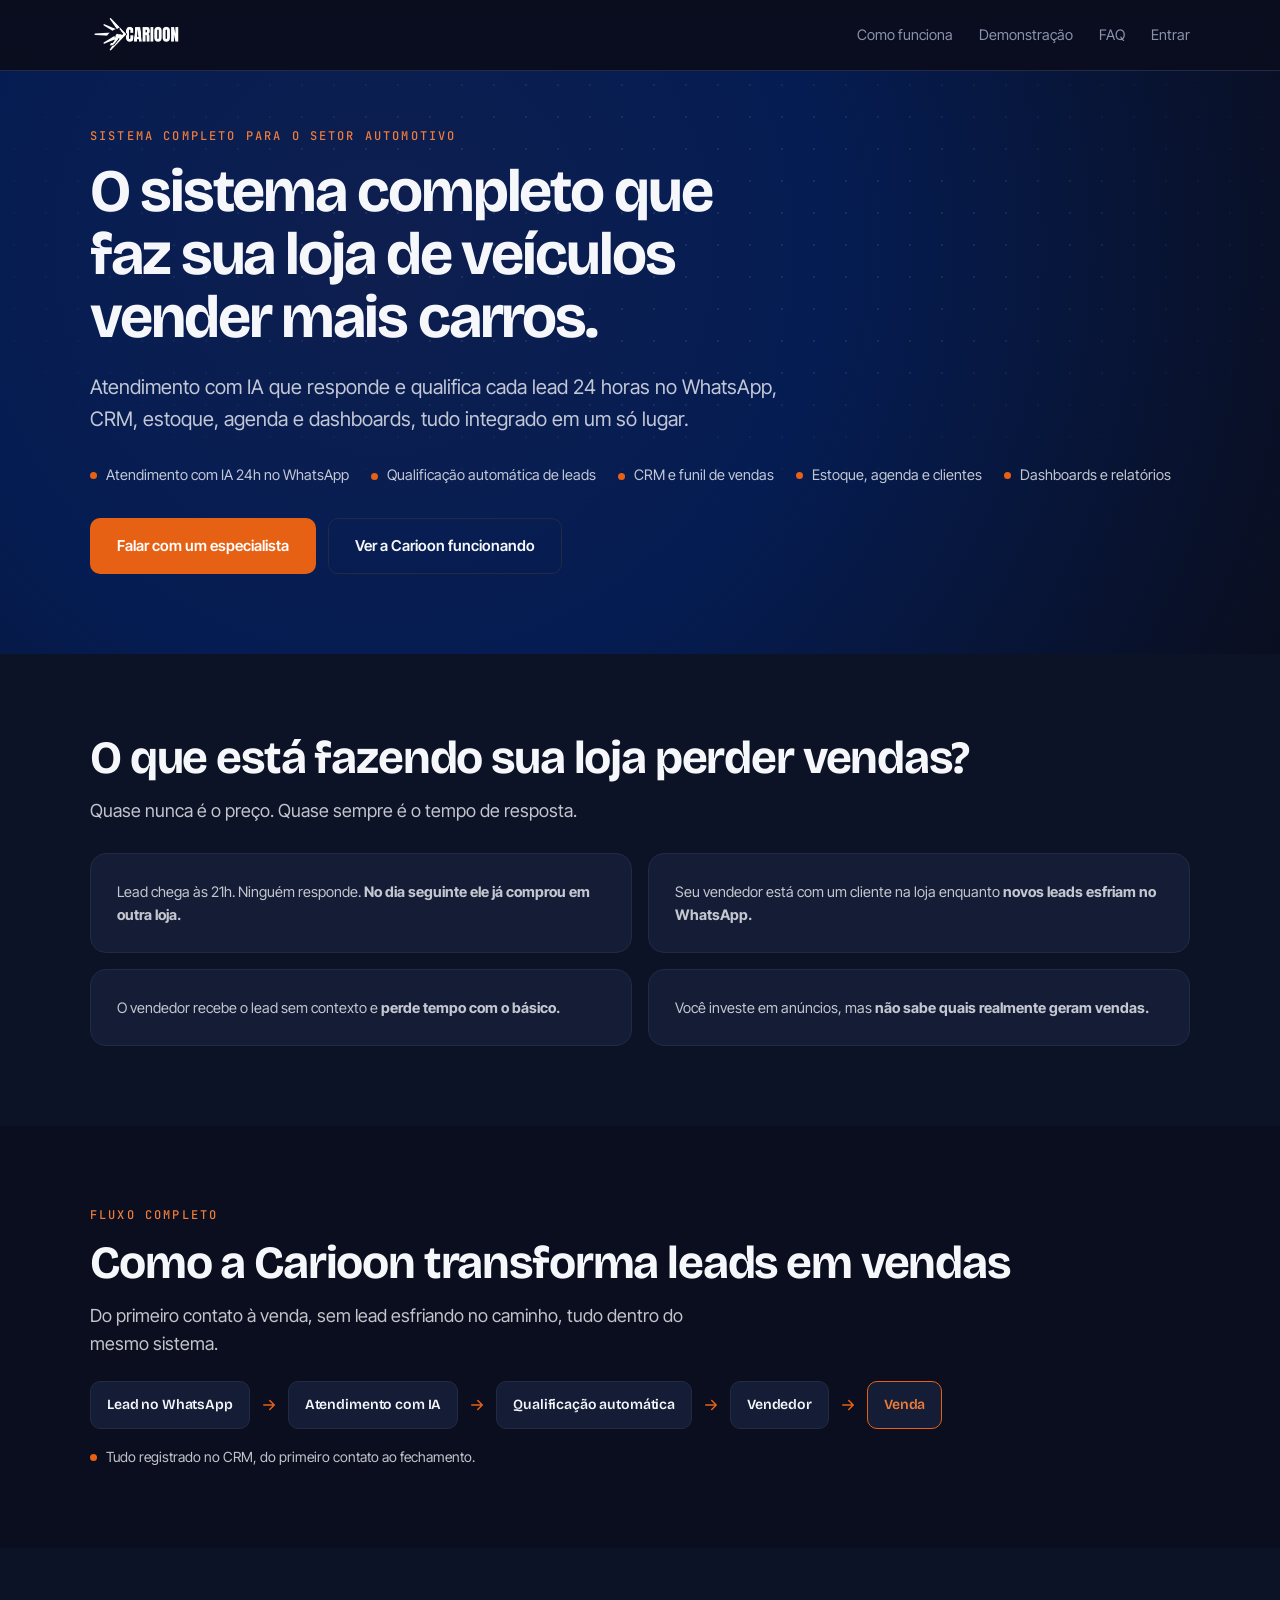
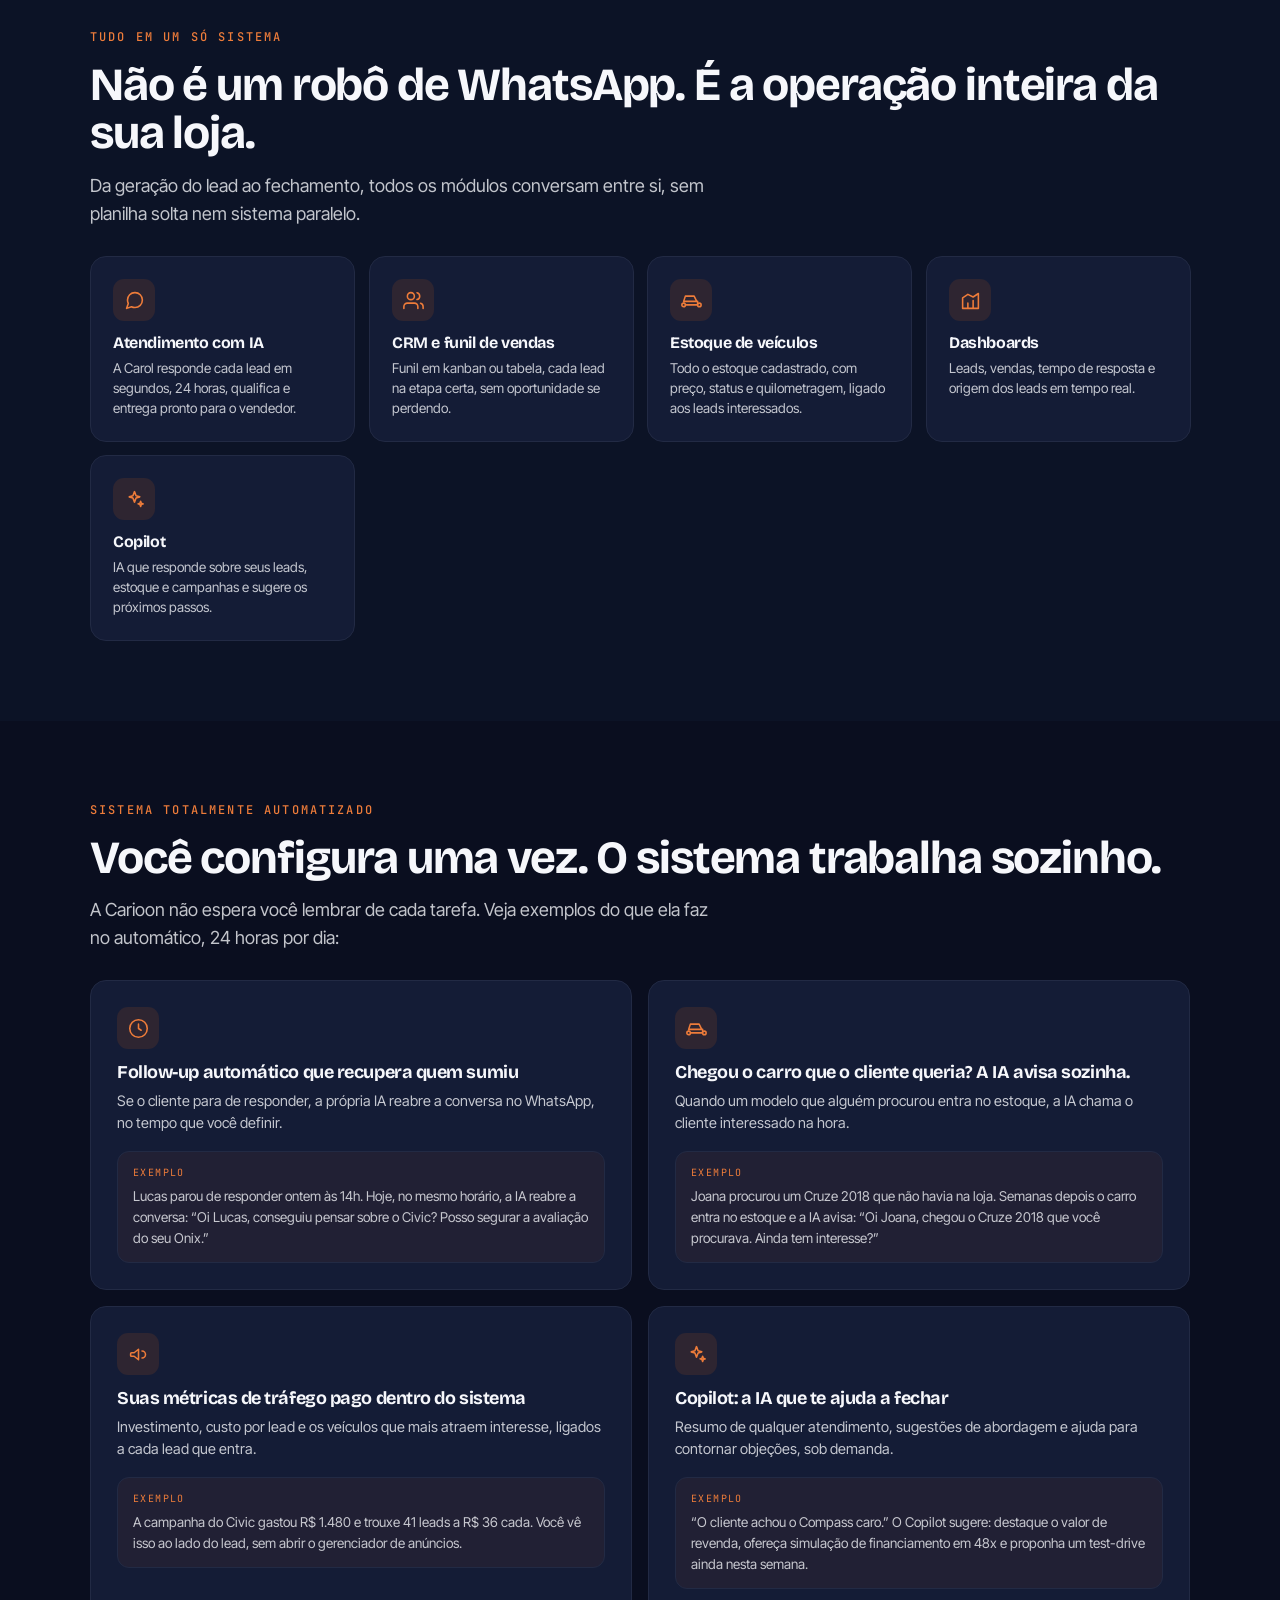
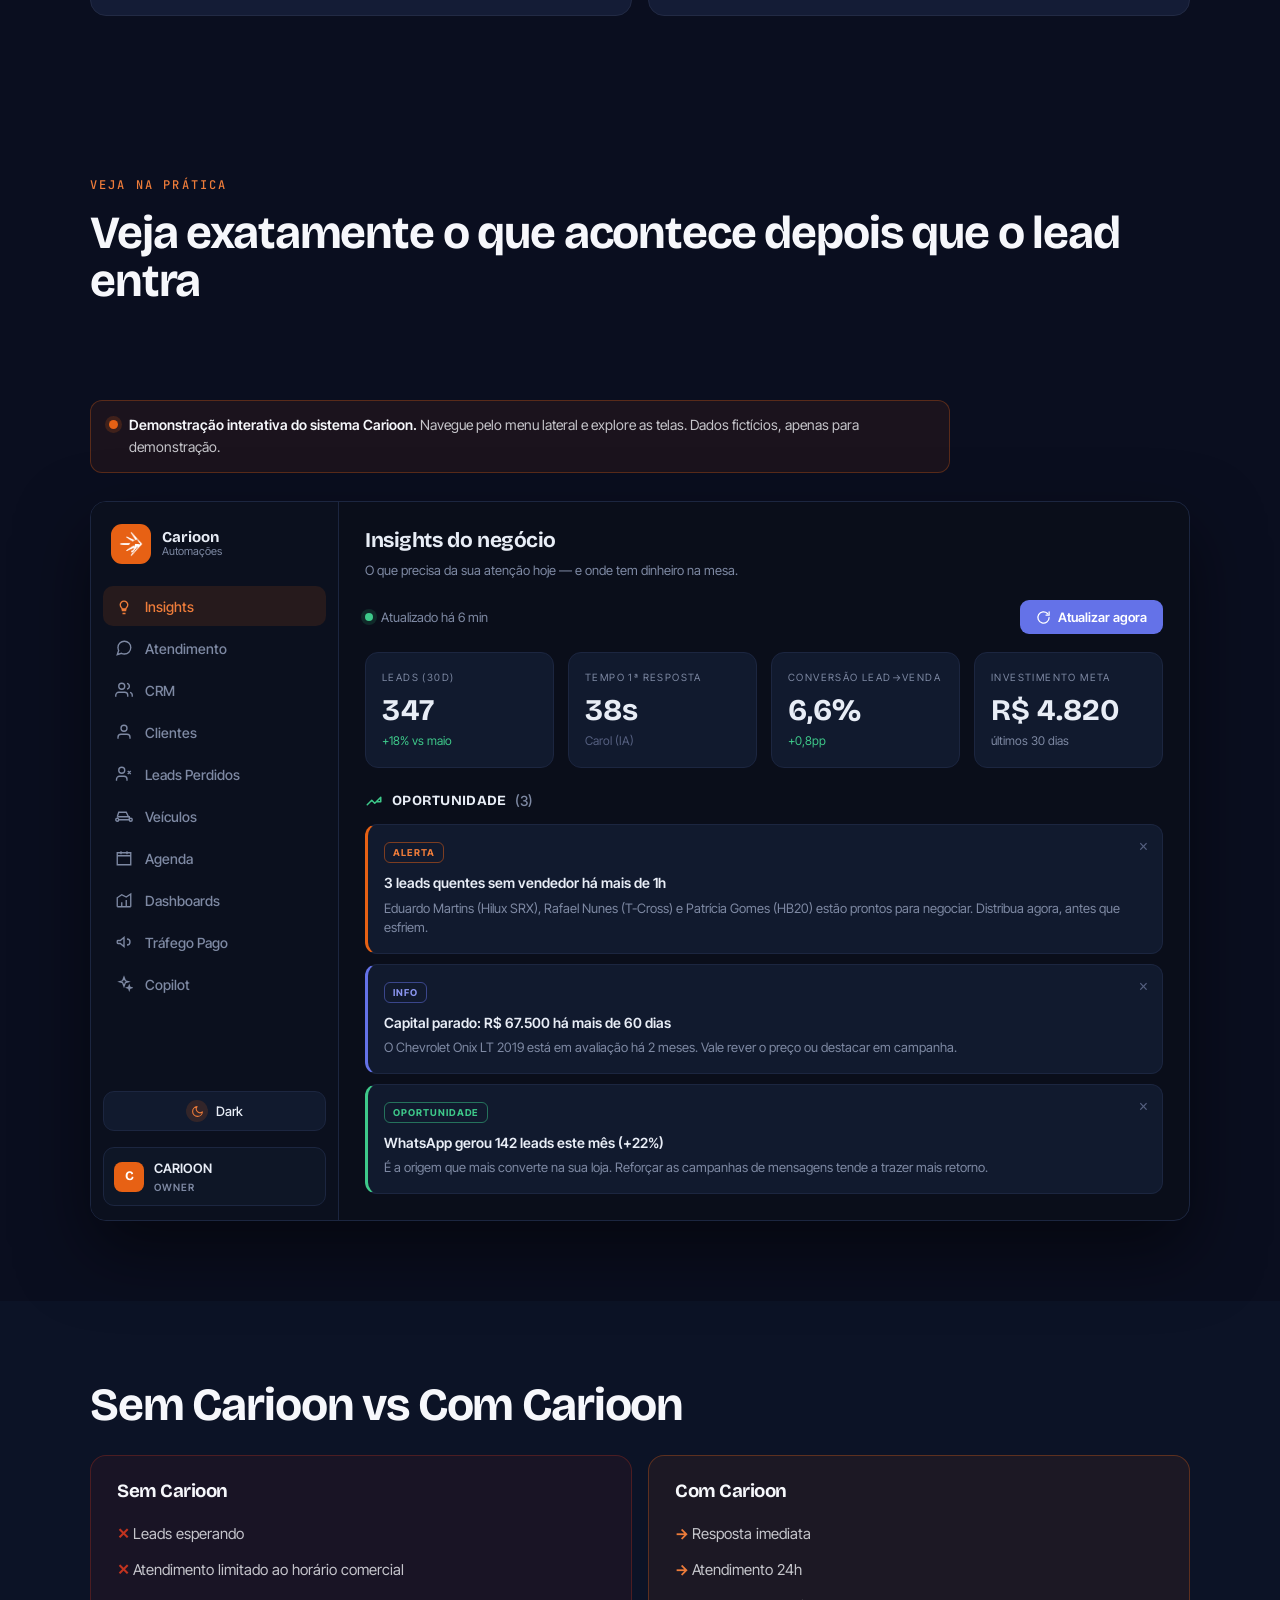
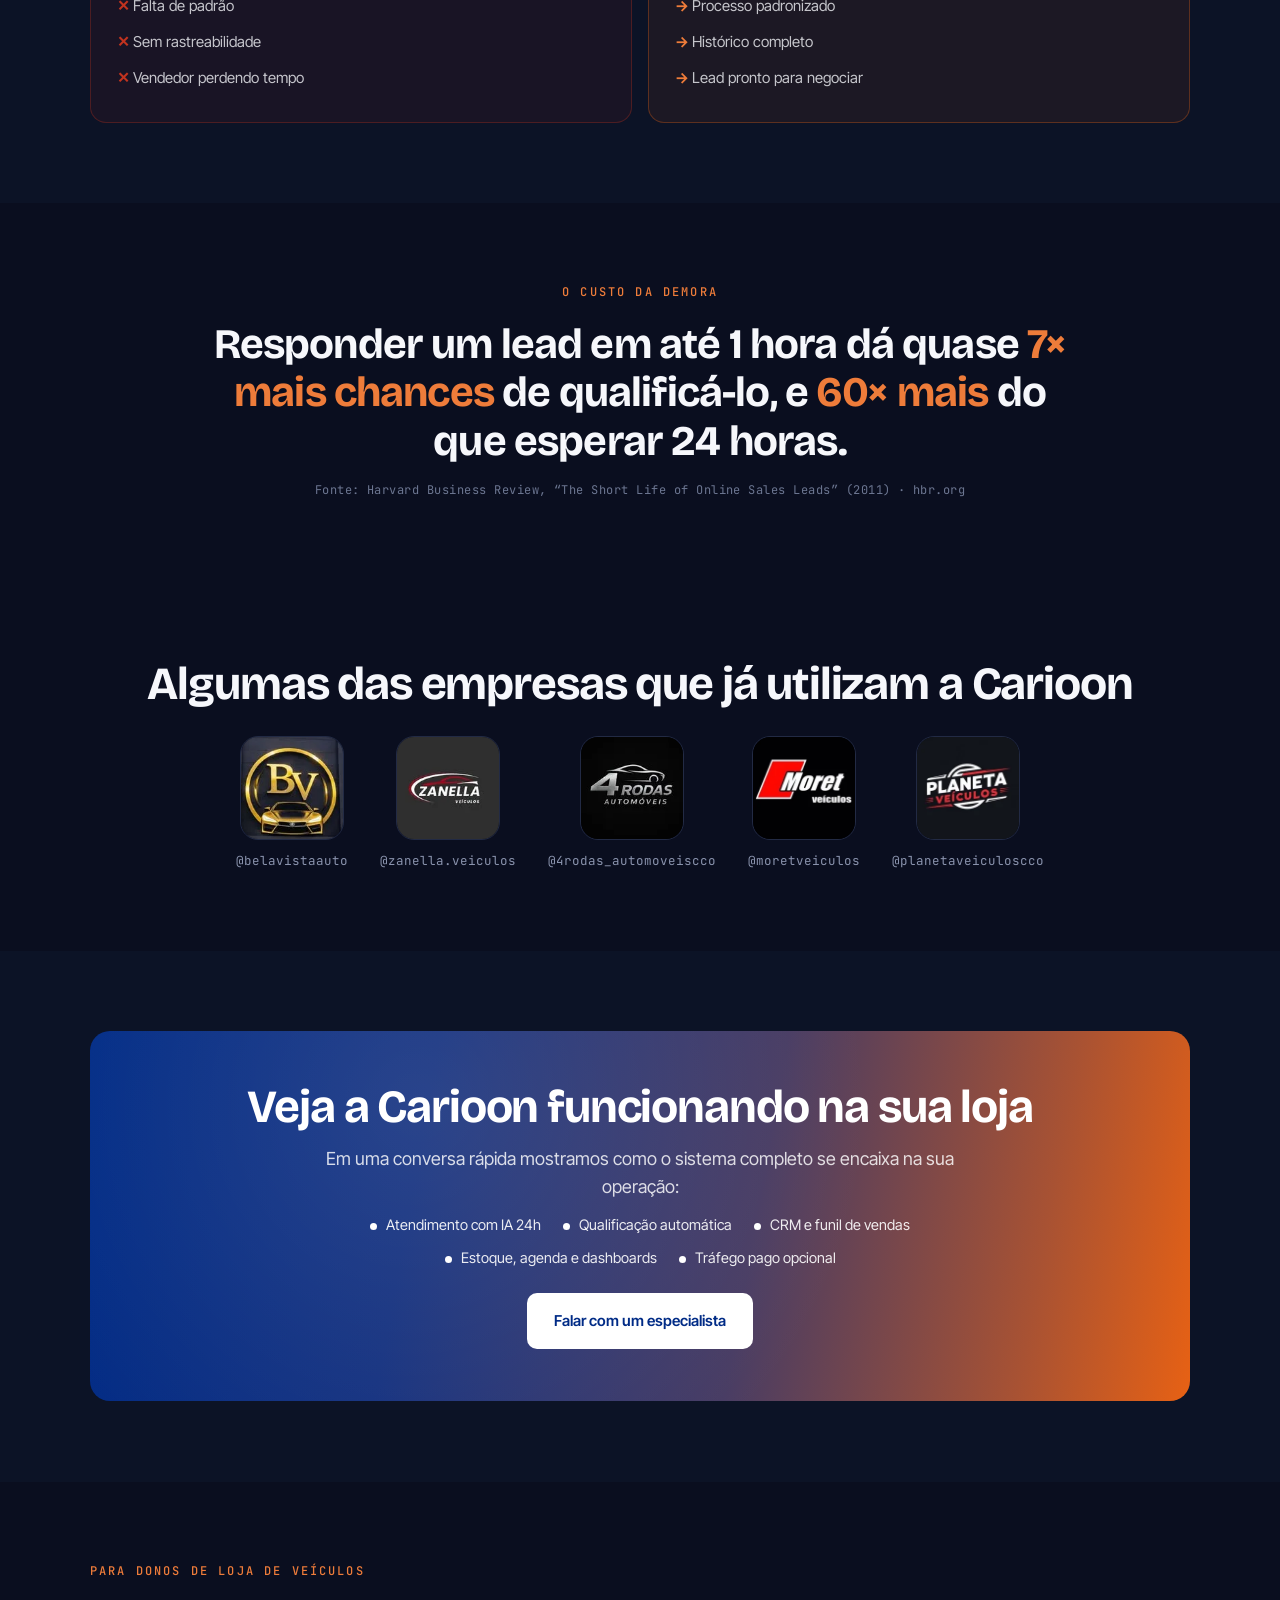
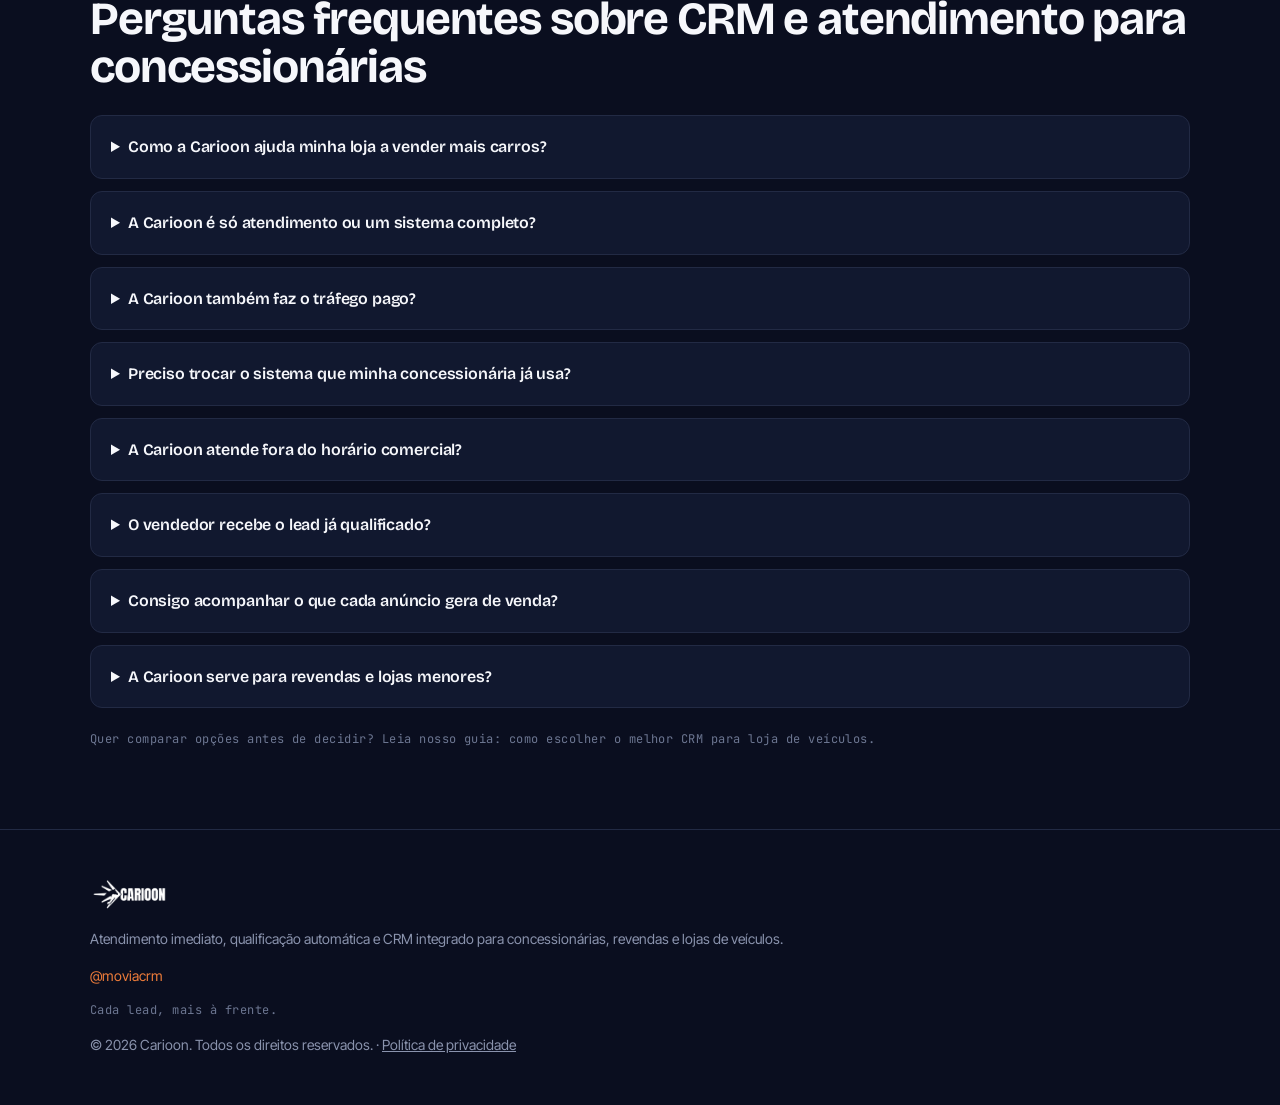
==== commit 370493c0: "fix: link Entrar aponta para app.carioon.com.br, não para o domínio antigo (movia#1139) (#37) O #36 " ====
--- a/index.html
+++ b/index.html
@@ -105,7 +105,7 @@
   <nav class="nav-links" id="nav-links" aria-label="Principal">
     <a href="#dores">Como funciona</a>
     <a href="#demonstracao">Demonstração</a><a href="#faq">FAQ</a>
-    <a href="https://moviaautomacoes.com.br/">Entrar</a>
+    <a href="https://app.carioon.com.br/">Entrar</a>
     <a class="nav-cta" href="https://wa.me/5549991299449?text=Ol%C3%A1%2C%20quero%20saber%20como%20a%20Carioon%20ajuda%20minha%20loja%20a%20vender%20mais.">Falar no WhatsApp</a>
   </nav>
   <button class="nav-toggle" id="nav-toggle" type="button" aria-label="Abrir menu" aria-expanded="false" aria-controls="nav-links">
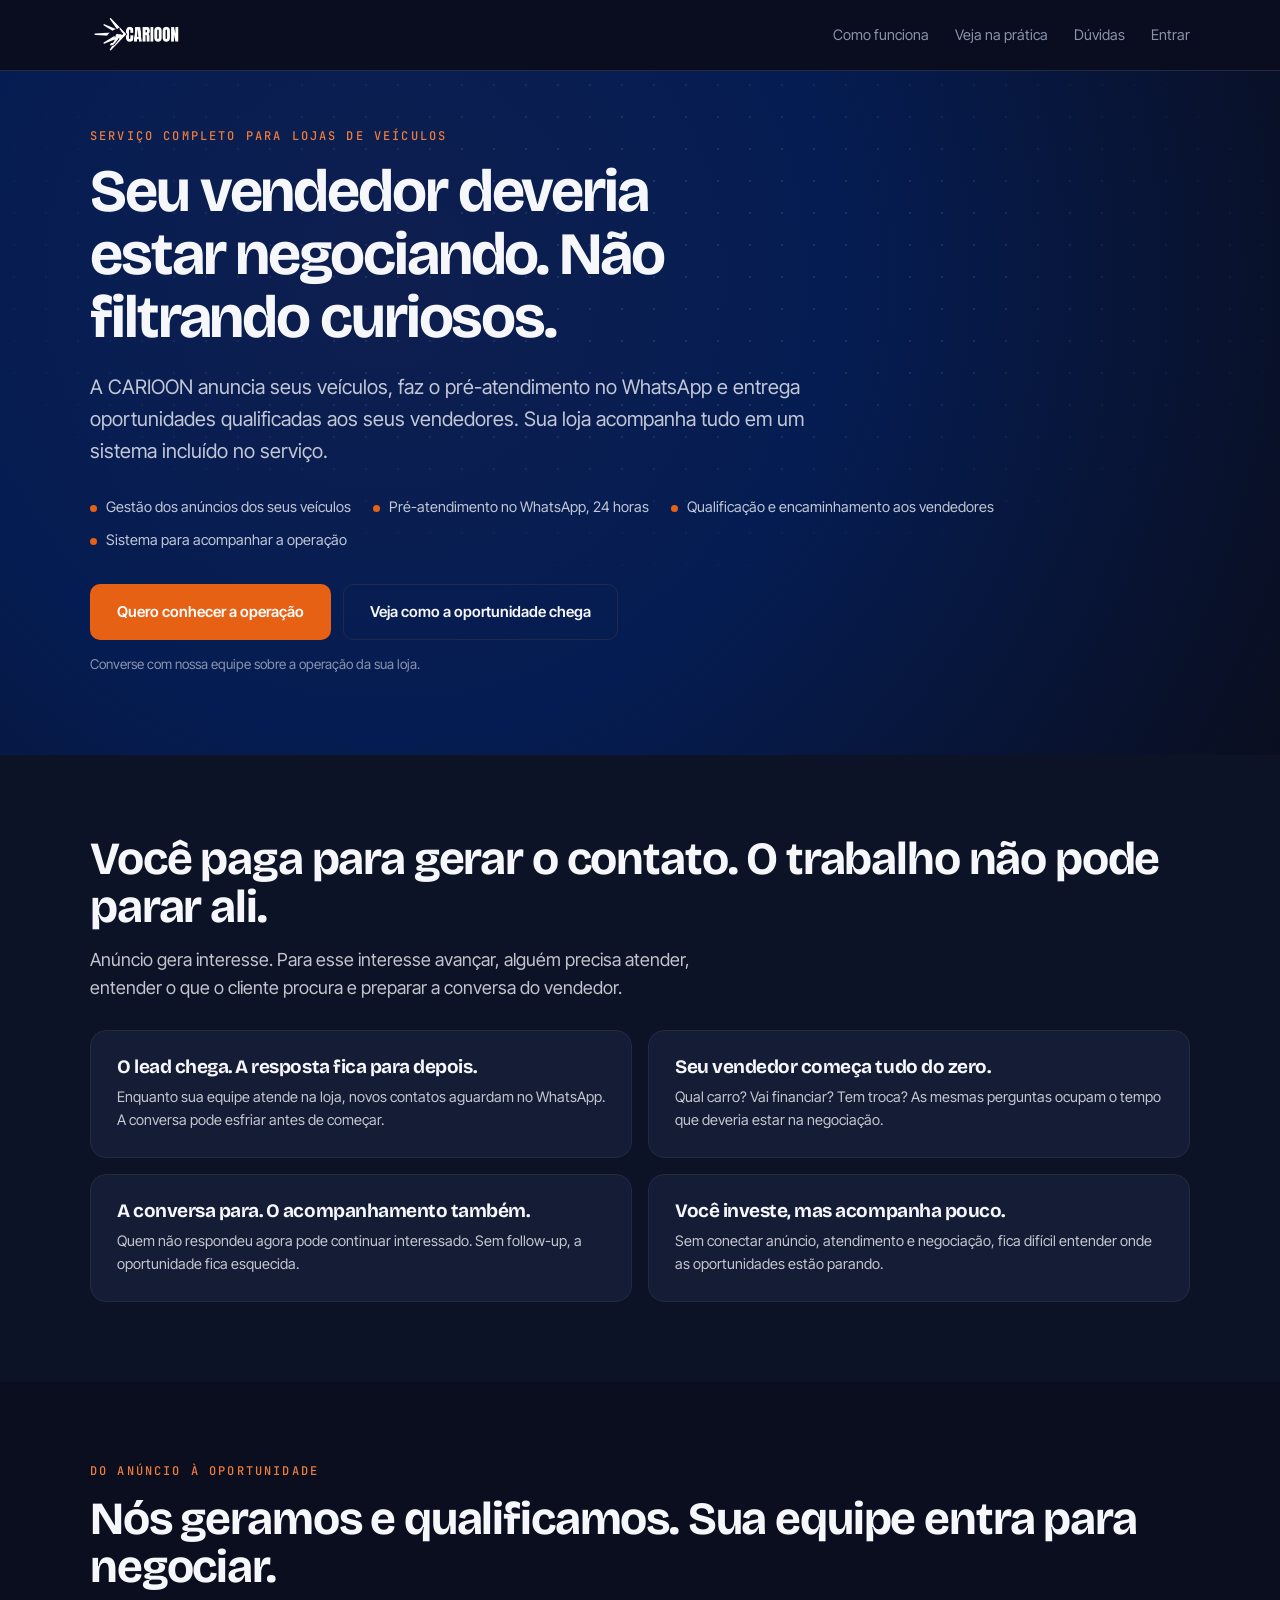
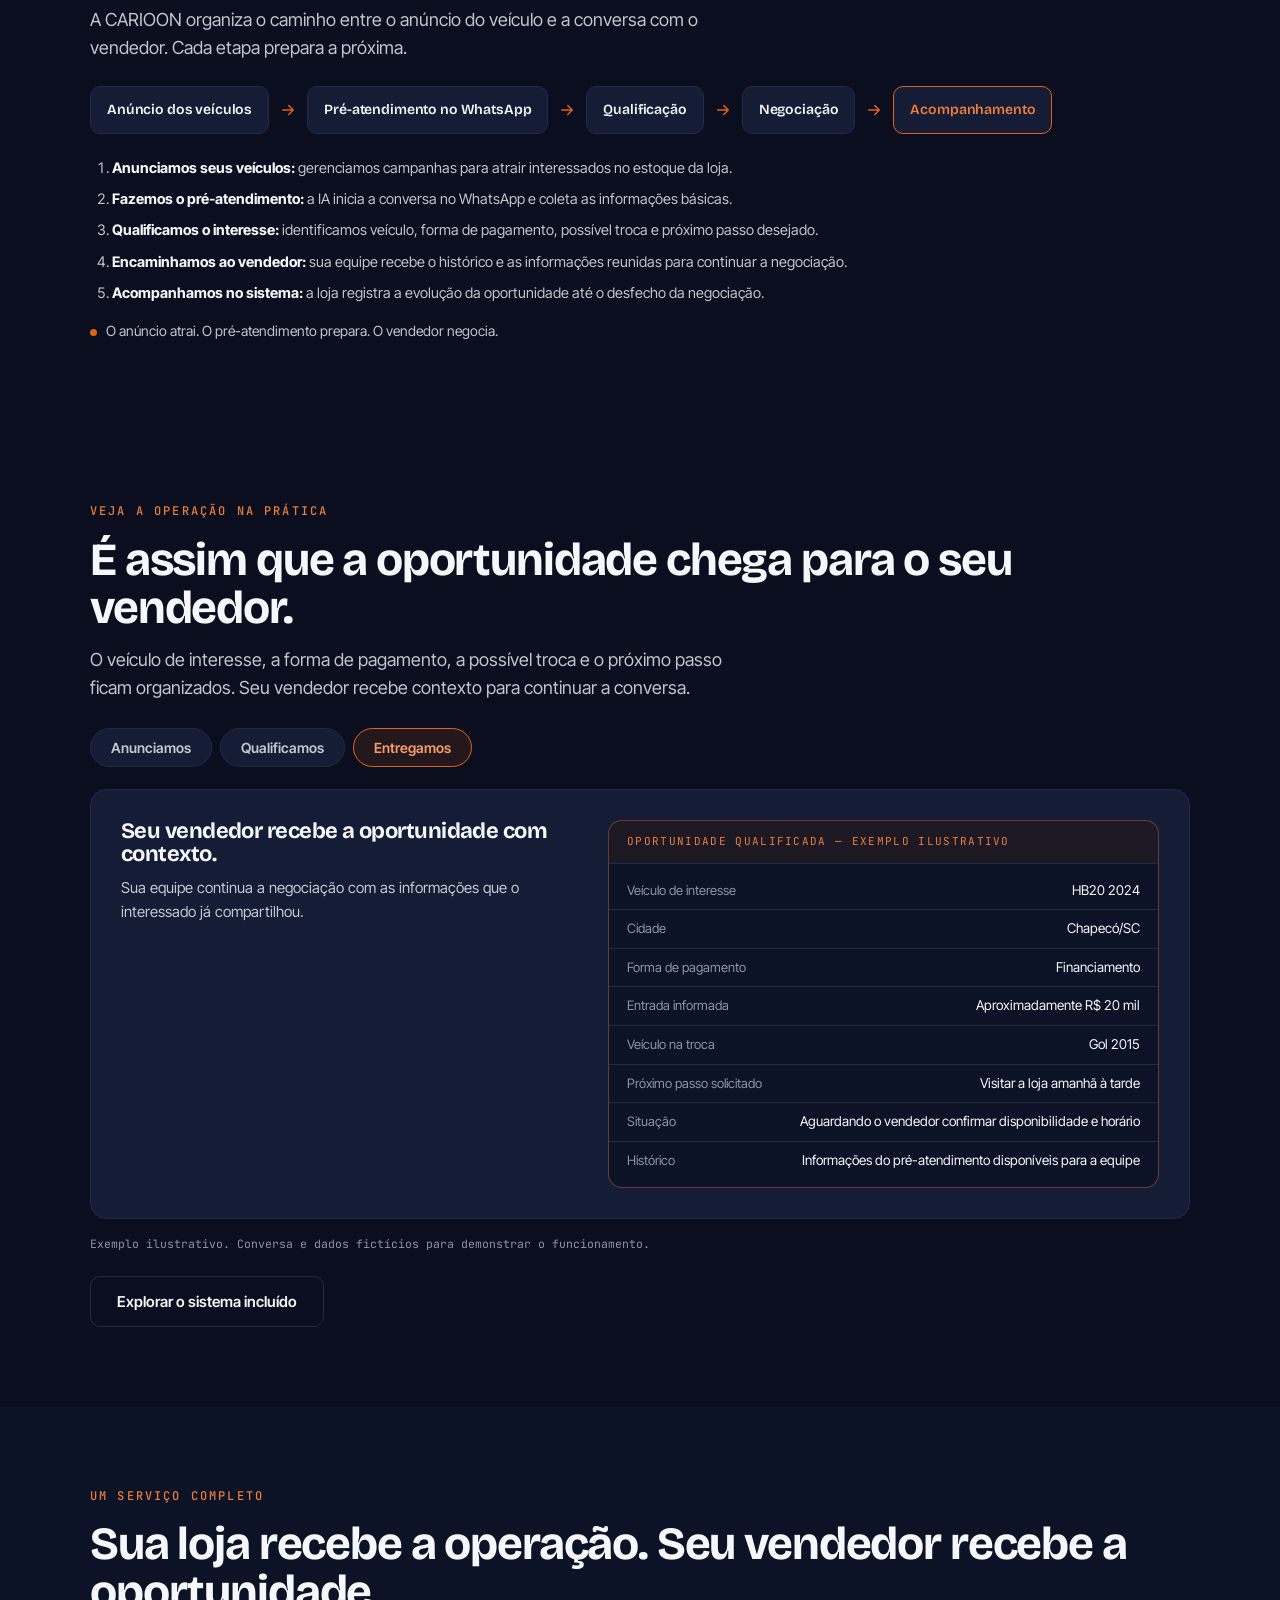
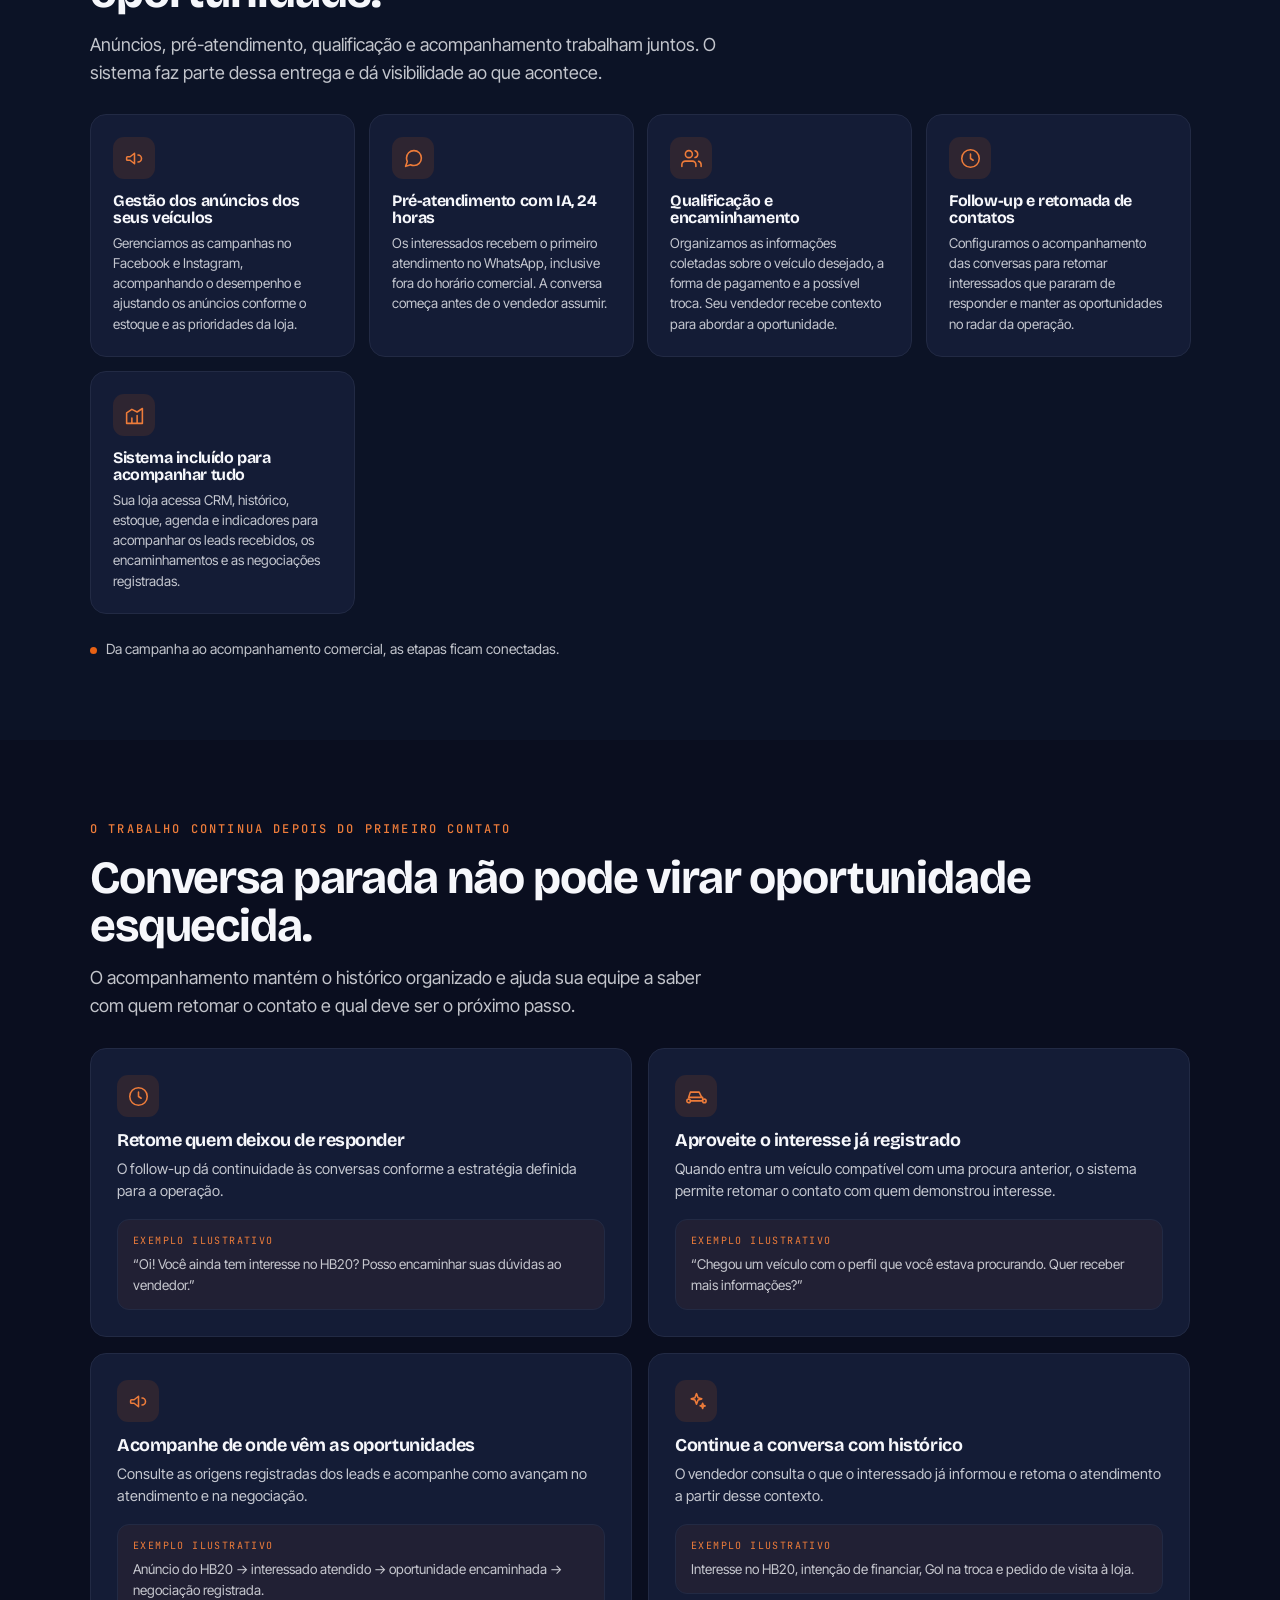
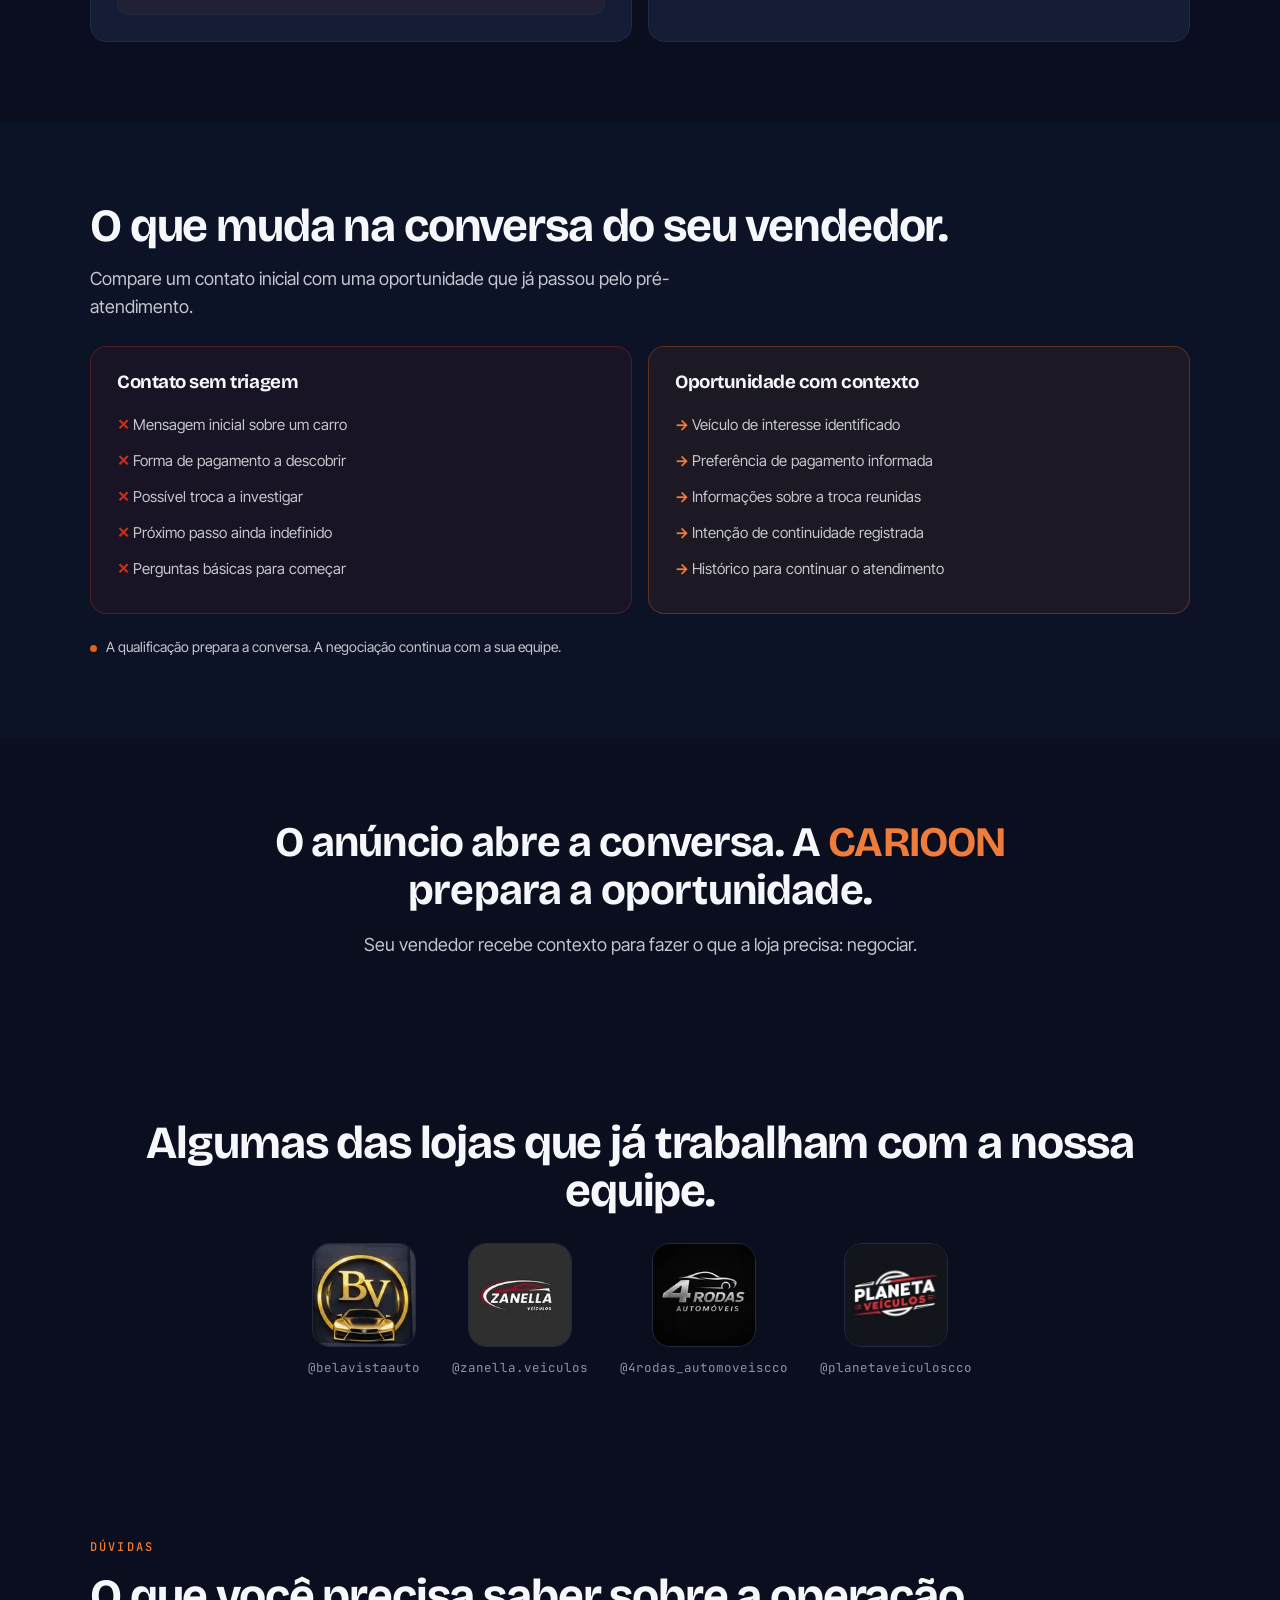
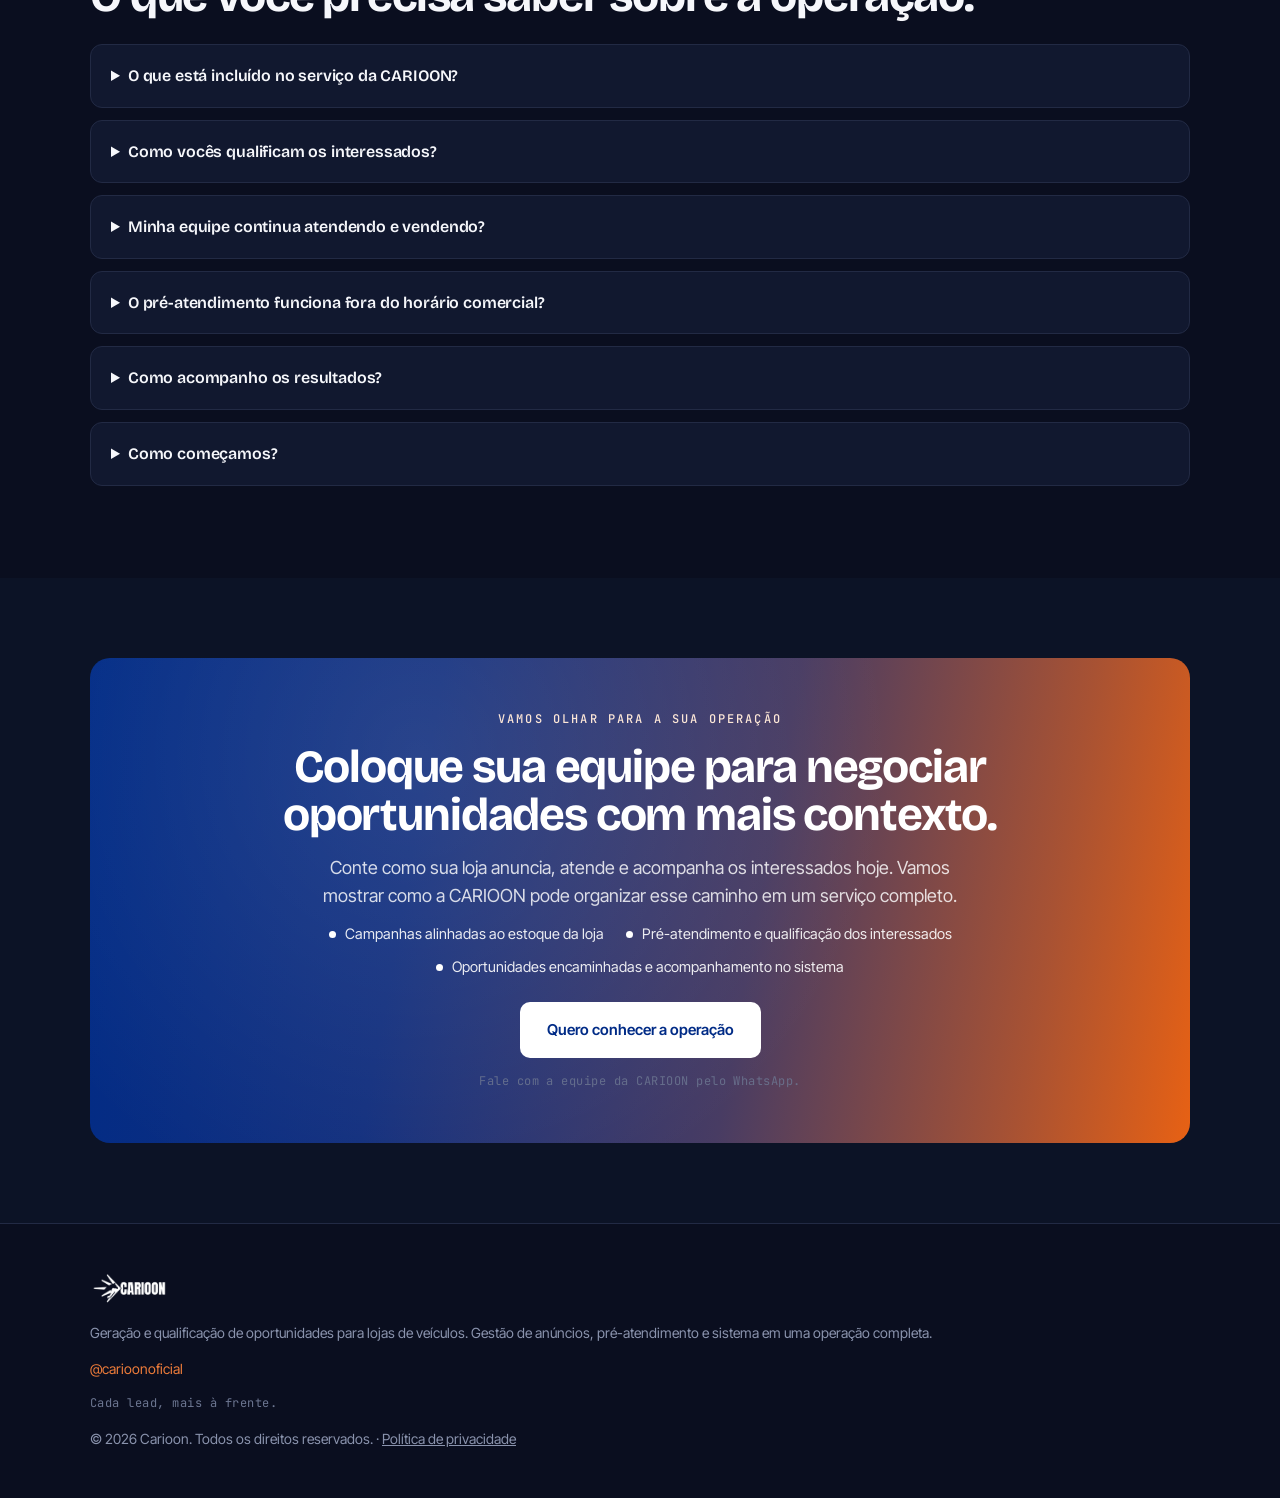
==== commit 263ef4c9: "feat(site): reposiciona Carioon como serviço integrado de geração e qualificação de oportunidades (#" ====
--- a/index.html
+++ b/index.html
@@ -10,17 +10,17 @@
 })(window,document,'script','dataLayer','GTM-WXFGM7H5');</script>
 <!-- End Google Tag Manager -->
 <meta name="viewport" content="width=device-width, initial-scale=1.0">
-<title>Sistema completo para concessionárias e lojas de veículos | Carioon</title>
+<title>CARIOON | Geração e qualificação de leads para lojas de veículos</title>
 <link rel="preconnect" href="https://fonts.googleapis.com">
 <link rel="preconnect" href="https://fonts.gstatic.com" crossorigin>
 <link href="https://fonts.googleapis.com/css2?family=Bricolage+Grotesque:wght@600;700&family=Inter+Tight:wght@400;500;600;700&family=JetBrains+Mono:wght@400;500&display=optional" rel="stylesheet">
-<link rel="stylesheet" href="styles.css?v=4">
+<link rel="stylesheet" href="styles.css?v=7">
 <link rel="icon" href="assets/favicon.png">
-<meta name="description" content="Sistema completo para loja de veículos: atendimento com IA 24h no WhatsApp, qualificação de leads, CRM, estoque e dashboards. Venda mais carros.">
+<meta name="description" content="Anunciamos seus veículos, atendemos e qualificamos os interessados e encaminhamos oportunidades aos vendedores. Serviço completo com sistema incluído.">
 <link rel="canonical" href="https://carioon.com.br/">
 <meta property="og:type" content="website">
-<meta property="og:title" content="Sistema completo para concessionárias e lojas de veículos | Carioon">
-<meta property="og:description" content="Atendimento com IA 24h, qualificação automática, CRM, estoque, agenda e dashboards. O sistema completo para sua loja de veículos vender mais carros, com tráfego pago opcional.">
+<meta property="og:title" content="CARIOON | Geração e qualificação de leads para lojas de veículos">
+<meta property="og:description" content="Anunciamos seus veículos, atendemos e qualificamos os interessados e encaminhamos oportunidades aos vendedores. Serviço completo com sistema incluído.">
 <meta property="og:url" content="https://carioon.com.br/">
 <meta property="og:image" content="https://carioon.com.br/assets/og-image-carioon.png">
 <meta property="og:image:width" content="1200">
@@ -34,8 +34,8 @@
   "name":"Carioon",
   "url":"https://carioon.com.br/",
   "logo":"https://carioon.com.br/assets/carioon-full.png",
-  "description":"Sistema completo para loja de veículos: atendimento com IA 24h no WhatsApp, qualificação de leads, CRM, estoque, agenda e dashboards. Tráfego pago como serviço adicional.",
-  "sameAs":["https://www.instagram.com/moviacrm/"],
+  "description":"Serviço de geração e qualificação de oportunidades para lojas de veículos, com gestão de anúncios, pré-atendimento com IA, follow-up e sistema de acompanhamento incluído.",
+  "sameAs":["https://www.instagram.com/carioonoficial/"],
   "areaServed":"BR"
 }
 </script>
@@ -43,11 +43,11 @@
 {
   "@context":"https://schema.org",
   "@type":"Service",
-  "serviceType":"Sistema de gestão e atendimento com IA para concessionárias",
+  "serviceType":"Geração e qualificação de oportunidades para lojas de veículos",
   "provider":{"@type":"Organization","name":"Carioon"},
   "areaServed":"BR",
   "audience":{"@type":"Audience","audienceType":"Concessionárias, revendas e lojas de veículos"},
-  "description":"Atendimento com IA 24h no WhatsApp, qualificação automática de leads, CRM, gestão de estoque, agenda e dashboards para lojas de veículos. Tráfego pago como serviço adicional."
+  "description":"Serviço de geração e qualificação de oportunidades para lojas de veículos, com gestão de anúncios, pré-atendimento com IA, follow-up e sistema de acompanhamento incluído."
 }
 </script>
 <script type="application/ld+json">
@@ -60,7 +60,7 @@
   "operatingSystem":"Web",
   "url":"https://carioon.com.br/",
   "inLanguage":"pt-BR",
-  "description":"Sistema completo para concessionárias, revendas e lojas de veículos: atendimento com IA 24h no WhatsApp, qualificação automática de leads, CRM e funil de vendas, gestão de estoque, agenda, base de clientes, dashboards e copiloto de IA.",
+  "description":"Sistema disponibilizado dentro do serviço da CARIOON para lojas de veículos acompanharem a operação: CRM e funil de vendas, atendimento, gestão de estoque, agenda, base de clientes, dashboards e copiloto de IA.",
   "featureList":["Atendimento com IA 24h no WhatsApp","Qualificação automática de leads","CRM e funil de vendas","Gestão de estoque de veículos","Agenda de test-drives e visitas","Base de clientes","Dashboards e relatórios em tempo real","Copiloto de IA"],
   "provider":{"@type":"Organization","name":"Carioon"},
   "areaServed":"BR"
@@ -81,14 +81,12 @@
   "@context":"https://schema.org",
   "@type":"FAQPage",
   "mainEntity":[
-    {"@type":"Question","name":"Como a Carioon ajuda minha loja a vender mais carros?","acceptedAnswer":{"@type":"Answer","text":"A Carioon responde seus leads em segundos no WhatsApp, qualifica cada oportunidade automaticamente e entrega o cliente pronto para negociação ao seu vendedor, 24 horas por dia."}},
-    {"@type":"Question","name":"A Carioon é só atendimento ou um sistema completo?","acceptedAnswer":{"@type":"Answer","text":"A Carioon é um sistema completo para loja de veículos. Além do atendimento com IA, inclui CRM e funil de vendas, gestão de estoque, agenda, base de clientes, dashboards e um copiloto de IA, todos integrados."}},
-    {"@type":"Question","name":"A Carioon também faz o tráfego pago?","acceptedAnswer":{"@type":"Answer","text":"Sim, como serviço adicional. O foco da Carioon é o sistema completo de gestão e atendimento, mas também criamos e gerenciamos campanhas no Facebook e Instagram quando o cliente deseja, com o lead entrando direto no sistema."}},
-    {"@type":"Question","name":"Preciso trocar o sistema que minha concessionária já usa?","acceptedAnswer":{"@type":"Answer","text":"Não. A Carioon funciona com CRM integrado e atendimento no WhatsApp, com implantação rápida e sem exigir que você reconstrua o seu processo comercial."}},
-    {"@type":"Question","name":"A Carioon atende fora do horário comercial?","acceptedAnswer":{"@type":"Answer","text":"Sim. O atendimento é 24 horas por dia. O lead que chega às 21h recebe resposta imediata, em vez de esfriar até o dia seguinte."}},
-    {"@type":"Question","name":"O vendedor recebe o lead já qualificado?","acceptedAnswer":{"@type":"Answer","text":"Sim. O vendedor recebe o lead com todo o contexto e a qualificação já feita, sem perder tempo descobrindo informações básicas."}},
-    {"@type":"Question","name":"Consigo acompanhar o que cada anúncio gera de venda?","acceptedAnswer":{"@type":"Answer","text":"Sim. Com CRM integrado e relatórios em tempo real você acompanha o funil completo e enxerga quais origens realmente geram vendas."}},
-    {"@type":"Question","name":"A Carioon serve para revendas e lojas menores?","acceptedAnswer":{"@type":"Answer","text":"Sim. A Carioon é feita para concessionárias, revendas e lojas de veículos de qualquer porte que percam vendas por demora no atendimento."}}
+    {"@type":"Question","name":"O que está incluído no serviço da CARIOON?","acceptedAnswer":{"@type":"Answer","text":"Gestão dos anúncios dos veículos, pré-atendimento com IA, qualificação dos interessados, encaminhamento aos vendedores e follow-up. O acesso ao sistema também faz parte do serviço, para sua loja acompanhar atendimentos e negociações."}},
+    {"@type":"Question","name":"Como vocês qualificam os interessados?","acceptedAnswer":{"@type":"Answer","text":"O pré-atendimento identifica o veículo procurado, a intenção de compra, a forma de pagamento, a possível troca e o próximo passo desejado. As informações compartilhadas ficam organizadas para a equipe continuar o atendimento."}},
+    {"@type":"Question","name":"Minha equipe continua atendendo e vendendo?","acceptedAnswer":{"@type":"Answer","text":"Sim. A CARIOON prepara e encaminha a oportunidade. Seus vendedores apresentam as condições, avaliam a troca, conduzem a negociação e trabalham o fechamento. A qualificação não significa compra confirmada ou financiamento aprovado."}},
+    {"@type":"Question","name":"O pré-atendimento funciona fora do horário comercial?","acceptedAnswer":{"@type":"Answer","text":"Sim. O pré-atendimento com IA funciona 24 horas no WhatsApp para os contatos recebidos pela operação. Assim, o interessado pode iniciar a conversa mesmo quando os vendedores não estão disponíveis."}},
+    {"@type":"Question","name":"Como acompanho os resultados?","acceptedAnswer":{"@type":"Answer","text":"Pelo sistema incluído no serviço. Você acompanha os leads recebidos, as informações coletadas, os encaminhamentos e a evolução das negociações. As vendas e demais desfechos precisam ser registrados para que os relatórios representem a operação."}},
+    {"@type":"Question","name":"Como começamos?","acceptedAnswer":{"@type":"Answer","text":"Primeiro, conversamos sobre seu estoque, sua equipe e o momento da loja. A partir disso, alinhamos o escopo, os acessos e a estratégia para organizar os anúncios e o atendimento."}}
   ]
 }
 </script>
@@ -103,10 +101,10 @@
 <header class="nav"><div class="container">
   <a href="index.html" aria-label="Carioon, início"><img src="assets/carioon-full-white.webp" alt="Carioon" class="brand-logo" width="92" height="40"></a>
   <nav class="nav-links" id="nav-links" aria-label="Principal">
-    <a href="#dores">Como funciona</a>
-    <a href="#demonstracao">Demonstração</a><a href="#faq">FAQ</a>
+    <a href="#fluxo">Como funciona</a>
+    <a href="#demonstracao">Veja na prática</a><a href="#faq">Dúvidas</a>
     <a href="https://app.carioon.com.br/">Entrar</a>
-    <a class="nav-cta" href="https://wa.me/5549991299449?text=Ol%C3%A1%2C%20quero%20saber%20como%20a%20Carioon%20ajuda%20minha%20loja%20a%20vender%20mais.">Falar no WhatsApp</a>
+    <a class="nav-cta" href="https://wa.me/5549991299449?text=Ol%C3%A1%21%20Quero%20conhecer%20o%20servi%C3%A7o%20completo%20da%20CARIOON%20para%20gerar%20e%20qualificar%20oportunidades%20para%20minha%20loja%20de%20ve%C3%ADculos.">Falar com a CARIOON</a>
   </nav>
   <button class="nav-toggle" id="nav-toggle" type="button" aria-label="Abrir menu" aria-expanded="false" aria-controls="nav-links">
     <span></span><span></span><span></span>
@@ -115,120 +113,133 @@
 
 <!-- 1. HERO (Adjust 1) -->
 <section class="hero"><div class="container">
-  <div class="eyebrow">Sistema completo para o setor automotivo</div>
-  <h1>O sistema completo que faz sua loja de veículos vender mais carros.</h1>
-  <p class="sub">Atendimento com IA que responde e qualifica cada lead 24 horas no WhatsApp, CRM, estoque, agenda e dashboards, tudo integrado em um só lugar.</p>
+  <div class="eyebrow">Serviço completo para lojas de veículos</div>
+  <h1>Seu vendedor deveria estar negociando. Não filtrando curiosos.</h1>
+  <p class="sub">A CARIOON anuncia seus veículos, faz o pré-atendimento no WhatsApp e entrega oportunidades qualificadas aos seus vendedores. Sua loja acompanha tudo em um sistema incluído no serviço.</p>
   <div class="checks">
-    <span>Atendimento com IA 24h no WhatsApp</span><span>Qualificação automática de leads</span>
-    <span>CRM e funil de vendas</span><span>Estoque, agenda e clientes</span>
-    <span>Dashboards e relatórios</span>
+    <span>Gestão dos anúncios dos seus veículos</span><span>Pré-atendimento no WhatsApp, 24 horas</span>
+    <span>Qualificação e encaminhamento aos vendedores</span><span>Sistema para acompanhar a operação</span>
   </div>
   <div class="hero-cta">
-    <a class="btn btn-primary" href="https://wa.me/5549991299449?text=Ol%C3%A1%2C%20quero%20falar%20com%20um%20especialista%20da%20Carioon%20sobre%20minha%20loja%20de%20ve%C3%ADculos.">Falar com um especialista</a>
-    <a class="btn btn-ghost" href="#demonstracao">Ver a Carioon funcionando</a>
-  </div>
+    <a class="btn btn-primary" href="https://wa.me/5549991299449?text=Ol%C3%A1%21%20Quero%20conhecer%20o%20servi%C3%A7o%20completo%20da%20CARIOON%20para%20gerar%20e%20qualificar%20oportunidades%20para%20minha%20loja%20de%20ve%C3%ADculos.">Quero conhecer a operação</a>
+    <a class="btn btn-ghost" href="#demonstracao">Veja como a oportunidade chega</a>
+  </div>
+  <p class="hero-note">Converse com nossa equipe sobre a operação da sua loja.</p>
 </div></section>
 
 <!-- 2. PAIN (Adjust 3) -->
 <section class="section section-alt" id="dores"><div class="container">
-  <h2>O que está fazendo sua loja perder vendas?</h2>
-  <p class="lead">Quase nunca é o preço. Quase sempre é o tempo de resposta.</p>
+  <h2>Você paga para gerar o contato. O trabalho não pode parar ali.</h2>
+  <p class="lead">Anúncio gera interesse. Para esse interesse avançar, alguém precisa atender, entender o que o cliente procura e preparar a conversa do vendedor.</p>
   <div class="grid grid-2" style="margin-top:28px">
-    <div class="card"><p>Lead chega às 21h. Ninguém responde. <strong>No dia seguinte ele já comprou em outra loja.</strong></p></div>
-    <div class="card"><p>Seu vendedor está com um cliente na loja enquanto <strong>novos leads esfriam no WhatsApp.</strong></p></div>
-    <div class="card"><p>O vendedor recebe o lead sem contexto e <strong>perde tempo com o básico.</strong></p></div>
-    <div class="card"><p>Você investe em anúncios, mas <strong>não sabe quais realmente geram vendas.</strong></p></div>
+    <div class="card"><h3>O lead chega. A resposta fica para depois.</h3><p>Enquanto sua equipe atende na loja, novos contatos aguardam no WhatsApp. A conversa pode esfriar antes de começar.</p></div>
+    <div class="card"><h3>Seu vendedor começa tudo do zero.</h3><p>Qual carro? Vai financiar? Tem troca? As mesmas perguntas ocupam o tempo que deveria estar na negociação.</p></div>
+    <div class="card"><h3>A conversa para. O acompanhamento também.</h3><p>Quem não respondeu agora pode continuar interessado. Sem follow-up, a oportunidade fica esquecida.</p></div>
+    <div class="card"><h3>Você investe, mas acompanha pouco.</h3><p>Sem conectar anúncio, atendimento e negociação, fica difícil entender onde as oportunidades estão parando.</p></div>
   </div>
 </div></section>
 
 <!-- 3. FLOW (Adjust 5) -->
-<section class="section"><div class="container">
-  <div class="eyebrow">Fluxo completo</div>
-  <h2>Como a Carioon transforma leads em vendas</h2>
-  <p class="lead">Do primeiro contato à venda, sem lead esfriando no caminho, tudo dentro do mesmo sistema.</p>
+<section class="section" id="fluxo"><div class="container">
+  <div class="eyebrow">Do anúncio à oportunidade</div>
+  <h2>Nós geramos e qualificamos. Sua equipe entra para negociar.</h2>
+  <p class="lead">A CARIOON organiza o caminho entre o anúncio do veículo e a conversa com o vendedor. Cada etapa prepara a próxima.</p>
   <div class="flow" style="margin-top:24px">
-    <span class="step">Lead no WhatsApp</span><span class="arr"><svg viewBox="0 0 24 24"><path d="M5 12h14M13 6l6 6-6 6"/></svg></span>
-    <span class="step">Atendimento com IA</span><span class="arr"><svg viewBox="0 0 24 24"><path d="M5 12h14M13 6l6 6-6 6"/></svg></span>
-    <span class="step">Qualificação automática</span><span class="arr"><svg viewBox="0 0 24 24"><path d="M5 12h14M13 6l6 6-6 6"/></svg></span>
-    <span class="step">Vendedor</span><span class="arr"><svg viewBox="0 0 24 24"><path d="M5 12h14M13 6l6 6-6 6"/></svg></span>
-    <span class="step end">Venda</span>
-  </div>
-  <p class="flow-base">Tudo registrado no CRM, do primeiro contato ao fechamento.</p>
-</div></section>
-
-<!-- 3b. SISTEMA COMPLETO -->
-<section class="section section-alt" id="sistema"><div class="container">
-  <div class="eyebrow">Tudo em um só sistema</div>
-  <h2>Não é um robô de WhatsApp. É a operação inteira da sua loja.</h2>
-  <p class="lead">Da geração do lead ao fechamento, todos os módulos conversam entre si, sem planilha solta nem sistema paralelo.</p>
-  <div class="modules" style="margin-top:28px">
-    <div class="module">
-      <span class="ic"><svg viewBox="0 0 24 24"><path d="M21 11.5a8.4 8.4 0 0 1-8.5 8.5 8.6 8.6 0 0 1-3.9-.9L3 21l1.9-5.6A8.4 8.4 0 0 1 4 11.5 8.4 8.4 0 0 1 12.5 3 8.4 8.4 0 0 1 21 11.5z"/></svg></span>
-      <h3>Atendimento com IA</h3><p>A Carol responde cada lead em segundos, 24 horas, qualifica e entrega pronto para o vendedor.</p>
-    </div>
-    <div class="module">
-      <span class="ic"><svg viewBox="0 0 24 24"><path d="M17 21v-2a4 4 0 0 0-4-4H5a4 4 0 0 0-4 4v2M9 11a4 4 0 1 0 0-8 4 4 0 0 0 0 8zM23 21v-2a4 4 0 0 0-3-3.9M16 3.1a4 4 0 0 1 0 7.8"/></svg></span>
-      <h3>CRM e funil de vendas</h3><p>Funil em kanban ou tabela, cada lead na etapa certa, sem oportunidade se perdendo.</p>
-    </div>
-    <div class="module">
-      <span class="ic"><svg viewBox="0 0 24 24"><path d="M5 17h14M5 17a2 2 0 1 1-4 0 2 2 0 0 1 4 0zm14 0a2 2 0 1 1 4 0 2 2 0 0 1-4 0zM3 13l2-6h10l3 6M3 13h16v4"/></svg></span>
-      <h3>Estoque de veículos</h3><p>Todo o estoque cadastrado, com preço, status e quilometragem, ligado aos leads interessados.</p>
-    </div>
-    <div class="module">
-      <span class="ic"><svg viewBox="0 0 24 24"><path d="M3 21V9l6-4 6 3 6-4v17M3 21h18M9 21v-6M15 21v-9"/></svg></span>
-      <h3>Dashboards</h3><p>Leads, vendas, tempo de resposta e origem dos leads em tempo real.</p>
-    </div>
-    <div class="module">
-      <span class="ic"><svg viewBox="0 0 24 24"><path d="M12 3l1.8 4.7L18 9l-4.2 1.3L12 15l-1.8-4.7L6 9l4.2-1.3zM19 14l.8 2.2L22 17l-2.2.8L19 20l-.8-2.2L16 17l2.2-.8z"/></svg></span>
-      <h3>Copilot</h3><p>IA que responde sobre seus leads, estoque e campanhas e sugere os próximos passos.</p>
-    </div>
-  </div>
-</div></section>
-
-<!-- 3c. AUTOMAÇÕES -->
-<section class="section" id="automacoes"><div class="container">
-  <div class="eyebrow">Sistema totalmente automatizado</div>
-  <h2>Você configura uma vez. O sistema trabalha sozinho.</h2>
-  <p class="lead">A Carioon não espera você lembrar de cada tarefa. Veja exemplos do que ela faz no automático, 24 horas por dia:</p>
-  <div class="autos" style="margin-top:28px">
-
-    <div class="auto">
-      <span class="ic"><svg viewBox="0 0 24 24"><path d="M12 22a10 10 0 1 0 0-20 10 10 0 0 0 0 20zM12 7v5l3 2"/></svg></span>
-      <h3>Follow-up automático que recupera quem sumiu</h3>
-      <p>Se o cliente para de responder, a própria IA reabre a conversa no WhatsApp, no tempo que você definir.</p>
-      <div class="eg"><span class="tag">Exemplo</span>Lucas parou de responder ontem às 14h. Hoje, no mesmo horário, a IA reabre a conversa: “Oi Lucas, conseguiu pensar sobre o Civic? Posso segurar a avaliação do seu Onix.”</div>
-    </div>
-
-    <div class="auto">
-      <span class="ic"><svg viewBox="0 0 24 24"><path d="M5 17h14M5 17a2 2 0 1 1-4 0 2 2 0 0 1 4 0zm14 0a2 2 0 1 1 4 0 2 2 0 0 1-4 0zM3 13l2-6h10l3 6M3 13h16v4"/></svg></span>
-      <h3>Chegou o carro que o cliente queria? A IA avisa sozinha.</h3>
-      <p>Quando um modelo que alguém procurou entra no estoque, a IA chama o cliente interessado na hora.</p>
-      <div class="eg"><span class="tag">Exemplo</span>Joana procurou um Cruze 2018 que não havia na loja. Semanas depois o carro entra no estoque e a IA avisa: “Oi Joana, chegou o Cruze 2018 que você procurava. Ainda tem interesse?”</div>
-    </div>
-
-    <div class="auto">
-      <span class="ic"><svg viewBox="0 0 24 24"><path d="M3 11v2a1 1 0 0 0 1 1h3l5 4V6L7 10H4a1 1 0 0 0-1 1zM16 8a4 4 0 0 1 0 8"/></svg></span>
-      <h3>Suas métricas de tráfego pago dentro do sistema</h3>
-      <p>Investimento, custo por lead e os veículos que mais atraem interesse, ligados a cada lead que entra.</p>
-      <div class="eg"><span class="tag">Exemplo</span>A campanha do Civic gastou R$ 1.480 e trouxe 41 leads a R$ 36 cada. Você vê isso ao lado do lead, sem abrir o gerenciador de anúncios.</div>
-    </div>
-
-    <div class="auto">
-      <span class="ic"><svg viewBox="0 0 24 24"><path d="M12 3l1.8 4.7L18 9l-4.2 1.3L12 15l-1.8-4.7L6 9l4.2-1.3zM19 14l.8 2.2L22 17l-2.2.8L19 20l-.8-2.2L16 17l2.2-.8z"/></svg></span>
-      <h3>Copilot: a IA que te ajuda a fechar</h3>
-      <p>Resumo de qualquer atendimento, sugestões de abordagem e ajuda para contornar objeções, sob demanda.</p>
-      <div class="eg"><span class="tag">Exemplo</span>“O cliente achou o Compass caro.” O Copilot sugere: destaque o valor de revenda, ofereça simulação de financiamento em 48x e proponha um test-drive ainda nesta semana.</div>
-    </div>
-
-  </div>
+    <span class="step">Anúncio dos veículos</span><span class="arr"><svg viewBox="0 0 24 24"><path d="M5 12h14M13 6l6 6-6 6"/></svg></span>
+    <span class="step">Pré-atendimento no WhatsApp</span><span class="arr"><svg viewBox="0 0 24 24"><path d="M5 12h14M13 6l6 6-6 6"/></svg></span>
+    <span class="step">Qualificação</span><span class="arr"><svg viewBox="0 0 24 24"><path d="M5 12h14M13 6l6 6-6 6"/></svg></span>
+    <span class="step">Negociação</span><span class="arr"><svg viewBox="0 0 24 24"><path d="M5 12h14M13 6l6 6-6 6"/></svg></span>
+    <span class="step end">Acompanhamento</span>
+  </div>
+  <ol class="flow-steps">
+    <li><strong>Anunciamos seus veículos:</strong> gerenciamos campanhas para atrair interessados no estoque da loja.</li>
+    <li><strong>Fazemos o pré-atendimento:</strong> a IA inicia a conversa no WhatsApp e coleta as informações básicas.</li>
+    <li><strong>Qualificamos o interesse:</strong> identificamos veículo, forma de pagamento, possível troca e próximo passo desejado.</li>
+    <li><strong>Encaminhamos ao vendedor:</strong> sua equipe recebe o histórico e as informações reunidas para continuar a negociação.</li>
+    <li><strong>Acompanhamos no sistema:</strong> a loja registra a evolução da oportunidade até o desfecho da negociação.</li>
+  </ol>
+  <p class="flow-base">O anúncio atrai. O pré-atendimento prepara. O vendedor negocia.</p>
 </div></section>
 
 <!-- 5. DEMO (Adjust 8 intro + reused demo) -->
 <section class="section" id="demonstracao"><div class="container">
-  <div class="eyebrow">Veja na prática</div>
-  <h2>Veja exatamente o que acontece depois que o lead entra</h2>
-  <p class="lead">Acompanhe o fluxo completo desde o primeiro contato no WhatsApp até a entrega do lead, já qualificado, dentro do CRM.</p>
-
+  <div class="eyebrow">Veja a operação na prática</div>
+  <h2>É assim que a oportunidade chega para o seu vendedor.</h2>
+  <p class="lead">O veículo de interesse, a forma de pagamento, a possível troca e o próximo passo ficam organizados. Seu vendedor recebe contexto para continuar a conversa.</p>
+
+  <div class="op-tabs" role="tablist" aria-label="Etapas da operação">
+    <button type="button" role="tab" aria-selected="false" aria-controls="op-anunciamos" data-op="anunciamos">Anunciamos</button>
+    <button type="button" role="tab" aria-selected="false" aria-controls="op-qualificamos" data-op="qualificamos">Qualificamos</button>
+    <button class="active" type="button" role="tab" aria-selected="true" aria-controls="op-entregamos" data-op="entregamos">Entregamos</button>
+  </div>
+
+  <div class="op-stage">
+
+    <div class="op-panel" id="op-anunciamos" role="tabpanel" hidden>
+      <div class="op-copy">
+        <h3>O interesse começa no veículo anunciado.</h3>
+        <p>As campanhas apresentam os carros da sua loja e iniciam o contato com quem demonstrou interesse.</p>
+      </div>
+      <div class="op-visual">
+        <div class="op-veh">
+          <span class="op-veh-tag">Veículo de exemplo</span>
+          <div class="op-veh-ph"><svg viewBox="0 0 24 24"><path d="M5 17h14M5 17a2 2 0 1 1-4 0 2 2 0 0 1 4 0zm14 0a2 2 0 1 1 4 0 2 2 0 0 1-4 0zM3 13l2-6h10l3 6M3 13h16v4"/></svg></div>
+          <div class="op-veh-in"><b>HB20 2024</b><span>Anúncio da loja no Facebook e Instagram</span></div>
+        </div>
+      </div>
+    </div>
+
+    <div class="op-panel" id="op-qualificamos" role="tabpanel" hidden>
+      <div class="op-copy">
+        <h3>A conversa prepara a oportunidade.</h3>
+        <p>A IA coleta as informações no WhatsApp antes de o vendedor assumir.</p>
+        <button class="op-replay" id="op-replay" type="button">Reproduzir conversa</button>
+      </div>
+      <div class="op-visual">
+        <div class="op-chat" id="op-chat" aria-label="Conversa ilustrativa">
+          <div class="op-msg in">Olá! Tenho interesse no HB20 2024 do anúncio.</div>
+          <div class="op-msg out">Olá! Vou te ajudar. Você pretende comprar à vista ou financiar?</div>
+          <div class="op-msg in">Financiar. Tenho cerca de R$ 20 mil para a entrada.</div>
+          <div class="op-msg out">Você tem algum veículo que gostaria de oferecer na troca?</div>
+          <div class="op-msg in">Sim, um Gol 2015.</div>
+          <div class="op-msg out">Em qual cidade você está? Gostaria de conversar com o vendedor sobre esse HB20?</div>
+          <div class="op-msg in">Estou em Chapecó. Queria visitar a loja amanhã à tarde.</div>
+          <div class="op-msg out">Vou encaminhar suas informações e essa preferência ao vendedor. Ele continua o atendimento e confirma a disponibilidade do veículo e o horário com você.</div>
+        </div>
+      </div>
+    </div>
+
+    <div class="op-panel active" id="op-entregamos" role="tabpanel">
+      <div class="op-copy">
+        <h3>Seu vendedor recebe a oportunidade com contexto.</h3>
+        <p>Sua equipe continua a negociação com as informações que o interessado já compartilhou.</p>
+      </div>
+      <div class="op-visual">
+        <div class="op-card">
+          <div class="op-card-head">Oportunidade qualificada — exemplo ilustrativo</div>
+          <dl>
+            <div><dt>Veículo de interesse</dt><dd>HB20 2024</dd></div>
+            <div><dt>Cidade</dt><dd>Chapecó/SC</dd></div>
+            <div><dt>Forma de pagamento</dt><dd>Financiamento</dd></div>
+            <div><dt>Entrada informada</dt><dd>Aproximadamente R$ 20 mil</dd></div>
+            <div><dt>Veículo na troca</dt><dd>Gol 2015</dd></div>
+            <div><dt>Próximo passo solicitado</dt><dd>Visitar a loja amanhã à tarde</dd></div>
+            <div><dt>Situação</dt><dd>Aguardando o vendedor confirmar disponibilidade e horário</dd></div>
+            <div><dt>Histórico</dt><dd>Informações do pré-atendimento disponíveis para a equipe</dd></div>
+          </dl>
+        </div>
+      </div>
+    </div>
+
+  </div>
+
+  <p class="op-note">Exemplo ilustrativo. Conversa e dados fictícios para demonstrar o funcionamento.</p>
+
+  <div class="op-explore">
+    <button class="btn btn-ghost" id="sys-toggle" type="button" aria-expanded="false" aria-controls="sys-explore">Explorar o sistema incluído</button>
+  </div>
+
+  <div id="sys-explore" hidden>
   <div class="demo-badge">
     <span class="dot"></span>
     <span><strong>Demonstração interativa do sistema Carioon.</strong> Navegue pelo menu lateral e explore as telas. Dados fictícios, apenas para demonstração.</span>
@@ -241,8 +252,8 @@
         <span class="nm">Carioon<small>Automações</small></span>
       </div>
       <div class="mv-nav">
-        <button class="active" data-view="insights" type="button"><svg viewBox="0 0 24 24"><path d="M9 18h6M10 22h4M8.5 14a5 5 0 1 1 7 0c-.7.6-1 1.2-1 2H9.5c0-.8-.3-1.4-1-2z"/></svg><span class="lbl">Insights</span></button>
-        <button data-view="atendimento" type="button"><svg viewBox="0 0 24 24"><path d="M21 11.5a8.4 8.4 0 0 1-8.5 8.5 8.6 8.6 0 0 1-3.9-.9L3 21l1.9-5.6A8.4 8.4 0 0 1 4 11.5 8.4 8.4 0 0 1 12.5 3 8.4 8.4 0 0 1 21 11.5z"/></svg><span class="lbl">Atendimento</span></button>
+        <button data-view="insights" type="button"><svg viewBox="0 0 24 24"><path d="M9 18h6M10 22h4M8.5 14a5 5 0 1 1 7 0c-.7.6-1 1.2-1 2H9.5c0-.8-.3-1.4-1-2z"/></svg><span class="lbl">Insights</span></button>
+        <button class="active" data-view="atendimento" type="button"><svg viewBox="0 0 24 24"><path d="M21 11.5a8.4 8.4 0 0 1-8.5 8.5 8.6 8.6 0 0 1-3.9-.9L3 21l1.9-5.6A8.4 8.4 0 0 1 4 11.5 8.4 8.4 0 0 1 12.5 3 8.4 8.4 0 0 1 21 11.5z"/></svg><span class="lbl">Atendimento</span></button>
         <button data-view="crm" type="button"><svg viewBox="0 0 24 24"><path d="M17 21v-2a4 4 0 0 0-4-4H5a4 4 0 0 0-4 4v2M9 11a4 4 0 1 0 0-8 4 4 0 0 0 0 8zM23 21v-2a4 4 0 0 0-3-3.9M16 3.1a4 4 0 0 1 0 7.8"/></svg><span class="lbl">CRM</span></button>
         <button data-view="clientes" type="button"><svg viewBox="0 0 24 24"><path d="M20 21v-2a4 4 0 0 0-4-4H8a4 4 0 0 0-4 4v2M12 11a4 4 0 1 0 0-8 4 4 0 0 0 0 8z"/></svg><span class="lbl">Clientes</span></button>
         <button data-view="leads-perdidos" type="button"><svg viewBox="0 0 24 24"><path d="M16 21v-2a4 4 0 0 0-4-4H6a4 4 0 0 0-4 4v2M9 11a4 4 0 1 0 0-8 4 4 0 0 0 0 8zM17 8l4 4m0-4l-4 4"/></svg><span class="lbl">Leads Perdidos</span></button>
@@ -268,7 +279,7 @@
     <main class="mv-main">
 
       <!-- INSIGHTS (home do sistema finalizado) -->
-      <section class="mv-view active" id="v-insights">
+      <section class="mv-view" id="v-insights">
         <div class="mv-head">
           <div><div class="mv-title">Insights do negócio</div><div class="mv-sub">O que precisa da sua atenção hoje — e onde tem dinheiro na mesa.</div></div>
         </div>
@@ -289,7 +300,7 @@
       </section>
 
       <!-- ATENDIMENTO -->
-      <section class="mv-view" id="v-atendimento">
+      <section class="mv-view active" id="v-atendimento">
         <div class="mv-head">
           <div><div class="mv-title">Atendimento</div><div class="mv-sub">2 sendo atendidos pela Carol</div></div>
           <div class="mv-pills">
@@ -609,8 +620,8 @@
         <button class="cls" id="mvm-drawer-close" type="button" aria-label="Fechar menu"><svg viewBox="0 0 24 24"><path d="M15 6l-6 6 6 6"/></svg></button>
       </div>
       <div class="mvm-drawer-nav">
-        <button class="active" data-screen="insights" type="button"><svg viewBox="0 0 24 24"><path d="M9 18h6M10 22h4M8.5 14a5 5 0 1 1 7 0c-.7.6-1 1.2-1 2H9.5c0-.8-.3-1.4-1-2z"/></svg>Insights</button>
-        <button data-screen="atendimento" type="button"><svg viewBox="0 0 24 24"><path d="M21 11.5a8.4 8.4 0 0 1-8.5 8.5 8.6 8.6 0 0 1-3.9-.9L3 21l1.9-5.6A8.4 8.4 0 0 1 4 11.5 8.4 8.4 0 0 1 12.5 3 8.4 8.4 0 0 1 21 11.5z"/></svg>Atendimento</button>
+        <button data-screen="insights" type="button"><svg viewBox="0 0 24 24"><path d="M9 18h6M10 22h4M8.5 14a5 5 0 1 1 7 0c-.7.6-1 1.2-1 2H9.5c0-.8-.3-1.4-1-2z"/></svg>Insights</button>
+        <button class="active" data-screen="atendimento" type="button"><svg viewBox="0 0 24 24"><path d="M21 11.5a8.4 8.4 0 0 1-8.5 8.5 8.6 8.6 0 0 1-3.9-.9L3 21l1.9-5.6A8.4 8.4 0 0 1 4 11.5 8.4 8.4 0 0 1 12.5 3 8.4 8.4 0 0 1 21 11.5z"/></svg>Atendimento</button>
         <button data-screen="crm" type="button"><svg viewBox="0 0 24 24"><path d="M17 21v-2a4 4 0 0 0-4-4H5a4 4 0 0 0-4 4v2M9 11a4 4 0 1 0 0-8 4 4 0 0 0 0 8z"/></svg>CRM</button>
         <button data-screen="clientes" type="button"><svg viewBox="0 0 24 24"><path d="M20 21v-2a4 4 0 0 0-4-4H8a4 4 0 0 0-4 4v2M12 11a4 4 0 1 0 0-8 4 4 0 0 0 0 8z"/></svg>Clientes</button>
         <button data-screen="leads-perdidos" type="button"><svg viewBox="0 0 24 24"><path d="M16 21v-2a4 4 0 0 0-4-4H6a4 4 0 0 0-4 4v2M9 11a4 4 0 1 0 0-8 4 4 0 0 0 0 8zM17 8l4 4m0-4l-4 4"/></svg>Leads Perdidos</button>
@@ -625,7 +636,7 @@
 
     <div class="mvm-content">
       <!-- Insights -->
-      <div class="mvm-screen active" id="m-insights">
+      <div class="mvm-screen" id="m-insights">
         <div class="mvm-h">Insights do negócio</div>
         <div class="mvm-lead">O que precisa da sua atenção hoje — e onde tem dinheiro na mesa.</div>
         <div class="mv-refresh-row">
@@ -645,7 +656,7 @@
       </div>
 
       <!-- Atendimento -->
-      <div class="mvm-screen" id="m-atendimento">
+      <div class="mvm-screen active" id="m-atendimento">
         <div class="mvm-h">Atendimento</div>
         <div class="mvm-sub">2 conversas ativas · Carol (IA)</div>
         <div class="mvm-search"><svg viewBox="0 0 24 24"><circle cx="11" cy="11" r="7"/><path d="M21 21l-4.3-4.3"/></svg>Buscar por nome ou telefone…</div>
@@ -836,38 +847,107 @@
     </div>
 
   </div>
+  </div>
+</div></section>
+
+<!-- 3b. SISTEMA COMPLETO -->
+<section class="section section-alt" id="sistema"><div class="container">
+  <div class="eyebrow">Um serviço completo</div>
+  <h2>Sua loja recebe a operação. Seu vendedor recebe a oportunidade.</h2>
+  <p class="lead">Anúncios, pré-atendimento, qualificação e acompanhamento trabalham juntos. O sistema faz parte dessa entrega e dá visibilidade ao que acontece.</p>
+  <div class="modules" style="margin-top:28px">
+    <div class="module">
+      <span class="ic"><svg viewBox="0 0 24 24"><path d="M3 11v2a1 1 0 0 0 1 1h3l5 4V6L7 10H4a1 1 0 0 0-1 1zM16 8a4 4 0 0 1 0 8"/></svg></span>
+      <h3>Gestão dos anúncios dos seus veículos</h3><p>Gerenciamos as campanhas no Facebook e Instagram, acompanhando o desempenho e ajustando os anúncios conforme o estoque e as prioridades da loja.</p>
+    </div>
+    <div class="module">
+      <span class="ic"><svg viewBox="0 0 24 24"><path d="M21 11.5a8.4 8.4 0 0 1-8.5 8.5 8.6 8.6 0 0 1-3.9-.9L3 21l1.9-5.6A8.4 8.4 0 0 1 4 11.5 8.4 8.4 0 0 1 12.5 3 8.4 8.4 0 0 1 21 11.5z"/></svg></span>
+      <h3>Pré-atendimento com IA, 24 horas</h3><p>Os interessados recebem o primeiro atendimento no WhatsApp, inclusive fora do horário comercial. A conversa começa antes de o vendedor assumir.</p>
+    </div>
+    <div class="module">
+      <span class="ic"><svg viewBox="0 0 24 24"><path d="M17 21v-2a4 4 0 0 0-4-4H5a4 4 0 0 0-4 4v2M9 11a4 4 0 1 0 0-8 4 4 0 0 0 0 8zM23 21v-2a4 4 0 0 0-3-3.9M16 3.1a4 4 0 0 1 0 7.8"/></svg></span>
+      <h3>Qualificação e encaminhamento</h3><p>Organizamos as informações coletadas sobre o veículo desejado, a forma de pagamento e a possível troca. Seu vendedor recebe contexto para abordar a oportunidade.</p>
+    </div>
+    <div class="module">
+      <span class="ic"><svg viewBox="0 0 24 24"><path d="M12 22a10 10 0 1 0 0-20 10 10 0 0 0 0 20zM12 7v5l3 2"/></svg></span>
+      <h3>Follow-up e retomada de contatos</h3><p>Configuramos o acompanhamento das conversas para retomar interessados que pararam de responder e manter as oportunidades no radar da operação.</p>
+    </div>
+    <div class="module">
+      <span class="ic"><svg viewBox="0 0 24 24"><path d="M3 21V9l6-4 6 3 6-4v17M3 21h18M9 21v-6M15 21v-9"/></svg></span>
+      <h3>Sistema incluído para acompanhar tudo</h3><p>Sua loja acessa CRM, histórico, estoque, agenda e indicadores para acompanhar os leads recebidos, os encaminhamentos e as negociações registradas.</p>
+    </div>
+  </div>
+  <p class="flow-base" style="margin-top:24px">Da campanha ao acompanhamento comercial, as etapas ficam conectadas.</p>
+</div></section>
+
+<!-- 3c. AUTOMAÇÕES -->
+<section class="section" id="automacoes"><div class="container">
+  <div class="eyebrow">O trabalho continua depois do primeiro contato</div>
+  <h2>Conversa parada não pode virar oportunidade esquecida.</h2>
+  <p class="lead">O acompanhamento mantém o histórico organizado e ajuda sua equipe a saber com quem retomar o contato e qual deve ser o próximo passo.</p>
+  <div class="autos" style="margin-top:28px">
+
+    <div class="auto">
+      <span class="ic"><svg viewBox="0 0 24 24"><path d="M12 22a10 10 0 1 0 0-20 10 10 0 0 0 0 20zM12 7v5l3 2"/></svg></span>
+      <h3>Retome quem deixou de responder</h3>
+      <p>O follow-up dá continuidade às conversas conforme a estratégia definida para a operação.</p>
+      <div class="eg"><span class="tag">Exemplo ilustrativo</span>“Oi! Você ainda tem interesse no HB20? Posso encaminhar suas dúvidas ao vendedor.”</div>
+    </div>
+
+    <div class="auto">
+      <span class="ic"><svg viewBox="0 0 24 24"><path d="M5 17h14M5 17a2 2 0 1 1-4 0 2 2 0 0 1 4 0zm14 0a2 2 0 1 1 4 0 2 2 0 0 1-4 0zM3 13l2-6h10l3 6M3 13h16v4"/></svg></span>
+      <h3>Aproveite o interesse já registrado</h3>
+      <p>Quando entra um veículo compatível com uma procura anterior, o sistema permite retomar o contato com quem demonstrou interesse.</p>
+      <div class="eg"><span class="tag">Exemplo ilustrativo</span>“Chegou um veículo com o perfil que você estava procurando. Quer receber mais informações?”</div>
+    </div>
+
+    <div class="auto">
+      <span class="ic"><svg viewBox="0 0 24 24"><path d="M3 11v2a1 1 0 0 0 1 1h3l5 4V6L7 10H4a1 1 0 0 0-1 1zM16 8a4 4 0 0 1 0 8"/></svg></span>
+      <h3>Acompanhe de onde vêm as oportunidades</h3>
+      <p>Consulte as origens registradas dos leads e acompanhe como avançam no atendimento e na negociação.</p>
+      <div class="eg"><span class="tag">Exemplo ilustrativo</span>Anúncio do HB20 → interessado atendido → oportunidade encaminhada → negociação registrada.</div>
+    </div>
+
+    <div class="auto">
+      <span class="ic"><svg viewBox="0 0 24 24"><path d="M12 3l1.8 4.7L18 9l-4.2 1.3L12 15l-1.8-4.7L6 9l4.2-1.3zM19 14l.8 2.2L22 17l-2.2.8L19 20l-.8-2.2L16 17l2.2-.8z"/></svg></span>
+      <h3>Continue a conversa com histórico</h3>
+      <p>O vendedor consulta o que o interessado já informou e retoma o atendimento a partir desse contexto.</p>
+      <div class="eg"><span class="tag">Exemplo ilustrativo</span>Interesse no HB20, intenção de financiar, Gol na troca e pedido de visita à loja.</div>
+    </div>
+
+  </div>
 </div></section>
 
 <!-- 6. SEM/COM (Adjust 10) -->
 <section class="section section-alt"><div class="container">
-  <h2>Sem Carioon vs Com Carioon</h2>
+  <h2>O que muda na conversa do seu vendedor.</h2>
+  <p class="lead">Compare um contato inicial com uma oportunidade que já passou pelo pré-atendimento.</p>
   <div class="compare" style="margin-top:26px">
-    <div class="col bad"><h3>Sem Carioon</h3><ul>
-      <li>Leads esperando</li><li>Atendimento limitado ao horário comercial</li>
-      <li>Falta de padrão</li><li>Sem rastreabilidade</li><li>Vendedor perdendo tempo</li></ul></div>
-    <div class="col good"><h3>Com Carioon</h3><ul>
-      <li>Resposta imediata</li><li>Atendimento 24h</li>
-      <li>Processo padronizado</li><li>Histórico completo</li><li>Lead pronto para negociar</li></ul></div>
-  </div>
+    <div class="col bad"><h3>Contato sem triagem</h3><ul>
+      <li>Mensagem inicial sobre um carro</li><li>Forma de pagamento a descobrir</li>
+      <li>Possível troca a investigar</li><li>Próximo passo ainda indefinido</li><li>Perguntas básicas para começar</li></ul></div>
+    <div class="col good"><h3>Oportunidade com contexto</h3><ul>
+      <li>Veículo de interesse identificado</li><li>Preferência de pagamento informada</li>
+      <li>Informações sobre a troca reunidas</li><li>Intenção de continuidade registrada</li><li>Histórico para continuar o atendimento</li></ul></div>
+  </div>
+  <p class="flow-base" style="margin-top:22px">A qualificação prepara a conversa. A negociação continua com a sua equipe.</p>
 </div></section>
 
-<!-- 6b. ESTATÍSTICA CITÁVEL (GEO) — Harvard Business Review, 2011 (fonte verificada) -->
+<!-- 6b. FAIXA DE REFORÇO -->
 <section class="section"><div class="container" style="text-align:center">
-  <div class="eyebrow">O custo da demora</div>
-  <blockquote cite="https://hbr.org/2011/03/the-short-life-of-online-sales-leads" style="max-width:880px;margin:18px auto 0;border:0;padding:0;font-family:var(--font-display);font-weight:700;font-size:clamp(26px,4.5vw,42px);line-height:1.15;letter-spacing:-0.02em;color:var(--text)">
-    Responder um lead em até 1 hora dá quase <span style="color:var(--orange-400)">7× mais chances</span> de qualificá-lo, e <span style="color:var(--orange-400)">60× mais</span> do que esperar 24 horas.
+  <blockquote style="max-width:880px;margin:0 auto;border:0;padding:0;font-family:var(--font-display);font-weight:700;font-size:clamp(26px,4.5vw,42px);line-height:1.15;letter-spacing:-0.02em;color:var(--text)">
+    O anúncio abre a conversa. A <span style="color:var(--orange-400)">CARIOON</span> prepara a oportunidade.
   </blockquote>
-  <p class="tech" style="margin-top:16px">Fonte: Harvard Business Review, “The Short Life of Online Sales Leads” (2011) · <a href="https://hbr.org/2011/03/the-short-life-of-online-sales-leads" target="_blank" rel="noopener">hbr.org</a></p>
+  <p class="lead" style="margin:16px auto 0;max-width:640px">Seu vendedor recebe contexto para fazer o que a loja precisa: negociar.</p>
 </div></section>
 
 <!-- 7. SOCIAL PROOF (Adjust 6) -->
 <section class="section"><div class="container" style="text-align:center">
-  <h2>Algumas das empresas que já utilizam a Carioon</h2>
+  <h2>Algumas das lojas que já trabalham com a nossa equipe.</h2>
   <div class="logos" style="margin-top:28px">
     <div class="client"><img src="assets/cliente-belavista.webp" alt="Bela Vista Auto" width="104" height="104" loading="lazy"><span class="h">@belavistaauto</span></div>
     <div class="client"><img src="assets/cliente-zanella.webp" alt="Zanella Veículos" width="104" height="104" loading="lazy"><span class="h">@zanella.veiculos</span></div>
     <div class="client"><img src="assets/cliente-4rodas.webp" alt="4 Rodas Automóveis" width="104" height="104" loading="lazy"><span class="h">@4rodas_automoveiscco</span></div>
-    <div class="client"><img src="assets/cliente-moret.webp" alt="Moret Veículos" width="104" height="104" loading="lazy"><span class="h">@moretveiculos</span></div>
     <div class="client"><img src="assets/cliente-planeta.webp" alt="Planeta Veículos" width="104" height="104" loading="lazy"><span class="h">@planetaveiculoscco</span></div>
   </div>
 
@@ -882,42 +962,40 @@
   -->
 </div></section>
 
+<!-- 9. AUTHORITY / FAQ (content filled in Task 3) -->
+<section class="section" id="faq"><div class="container">
+  <div class="eyebrow">Dúvidas</div>
+  <h2>O que você precisa saber sobre a operação.</h2>
+  <div class="faq" style="margin-top:24px">
+    <details><summary>O que está incluído no serviço da CARIOON?</summary><p>Gestão dos anúncios dos veículos, pré-atendimento com IA, qualificação dos interessados, encaminhamento aos vendedores e follow-up. O acesso ao sistema também faz parte do serviço, para sua loja acompanhar atendimentos e negociações.</p></details>
+    <details><summary>Como vocês qualificam os interessados?</summary><p>O pré-atendimento identifica o veículo procurado, a intenção de compra, a forma de pagamento, a possível troca e o próximo passo desejado. As informações compartilhadas ficam organizadas para a equipe continuar o atendimento.</p></details>
+    <details><summary>Minha equipe continua atendendo e vendendo?</summary><p>Sim. A CARIOON prepara e encaminha a oportunidade. Seus vendedores apresentam as condições, avaliam a troca, conduzem a negociação e trabalham o fechamento. A qualificação não significa compra confirmada ou financiamento aprovado.</p></details>
+    <details><summary>O pré-atendimento funciona fora do horário comercial?</summary><p>Sim. O pré-atendimento com IA funciona 24 horas no WhatsApp para os contatos recebidos pela operação. Assim, o interessado pode iniciar a conversa mesmo quando os vendedores não estão disponíveis.</p></details>
+    <details><summary>Como acompanho os resultados?</summary><p>Pelo sistema incluído no serviço. Você acompanha os leads recebidos, as informações coletadas, os encaminhamentos e a evolução das negociações. As vendas e demais desfechos precisam ser registrados para que os relatórios representem a operação.</p></details>
+    <details><summary>Como começamos?</summary><p>Primeiro, conversamos sobre seu estoque, sua equipe e o momento da loja. A partir disso, alinhamos o escopo, os acessos e a estratégia para organizar os anúncios e o atendimento.</p></details>
+  </div>
+</div></section>
+
 <!-- 8. DIAGNÓSTICO — PRIMARY CONVERSION (Adjust 9) -->
 <section class="section section-alt" id="diagnostico"><div class="container">
   <div class="band">
-    <h2>Veja a Carioon funcionando na sua loja</h2>
-    <p class="lead" style="margin:0 auto 12px">Em uma conversa rápida mostramos como o sistema completo se encaixa na sua operação:</p>
+    <div class="eyebrow" style="color:#FDE7D7">Vamos olhar para a sua operação</div>
+    <h2>Coloque sua equipe para negociar oportunidades com mais contexto.</h2>
+    <p class="lead" style="margin:0 auto 12px">Conte como sua loja anuncia, atende e acompanha os interessados hoje. Vamos mostrar como a CARIOON pode organizar esse caminho em um serviço completo.</p>
     <div class="checks" style="justify-content:center;max-width:720px;margin:0 auto 24px">
-      <span>Atendimento com IA 24h</span><span>Qualificação automática</span>
-      <span>CRM e funil de vendas</span><span>Estoque, agenda e dashboards</span>
-      <span>Tráfego pago opcional</span>
-    </div>
-    <a class="btn btn-primary" href="https://wa.me/5549991299449?text=Ol%C3%A1%2C%20quero%20falar%20com%20um%20especialista%20da%20Carioon%20sobre%20minha%20loja%20de%20ve%C3%ADculos.">Falar com um especialista</a>
-  </div>
-</div></section>
-
-<!-- 9. AUTHORITY / FAQ (content filled in Task 3) -->
-<section class="section" id="faq"><div class="container">
-  <div class="eyebrow">Para donos de loja de veículos</div>
-  <h2>Perguntas frequentes sobre CRM e atendimento para concessionárias</h2>
-  <div class="faq" style="margin-top:24px">
-    <details><summary>Como a Carioon ajuda minha loja a vender mais carros?</summary><p>A Carioon responde seus leads em segundos no WhatsApp, qualifica cada oportunidade automaticamente e entrega o cliente pronto para negociação ao seu vendedor, 24 horas por dia.</p></details>
-    <details><summary>A Carioon é só atendimento ou um sistema completo?</summary><p>É um sistema completo para loja de veículos. Além do atendimento com IA, inclui CRM e funil de vendas, gestão de estoque, agenda, base de clientes, dashboards e um copiloto de IA, todos integrados no mesmo lugar.</p></details>
-    <details><summary>A Carioon também faz o tráfego pago?</summary><p>Sim, como serviço adicional. O foco da Carioon é o sistema completo de gestão e atendimento, mas, se você quiser, criamos e gerenciamos suas campanhas no Facebook e Instagram, e o lead entra direto no sistema, com a origem rastreada e pronto para o atendimento com IA.</p></details>
-    <details><summary>Preciso trocar o sistema que minha concessionária já usa?</summary><p>Não. A Carioon funciona com CRM integrado e atendimento no WhatsApp, com implantação rápida e sem exigir que você reconstrua o seu processo comercial.</p></details>
-    <details><summary>A Carioon atende fora do horário comercial?</summary><p>Sim. O atendimento é 24 horas por dia. O lead que chega às 21h recebe resposta imediata, em vez de esfriar até o dia seguinte.</p></details>
-    <details><summary>O vendedor recebe o lead já qualificado?</summary><p>Sim. O vendedor recebe o lead com todo o contexto e a qualificação já feita, sem perder tempo descobrindo informações básicas.</p></details>
-    <details><summary>Consigo acompanhar o que cada anúncio gera de venda?</summary><p>Sim. Com CRM integrado e relatórios em tempo real você acompanha o funil completo e enxerga quais origens realmente geram vendas.</p></details>
-    <details><summary>A Carioon serve para revendas e lojas menores?</summary><p>Sim. A Carioon é feita para concessionárias, revendas e lojas de veículos de qualquer porte que percam vendas por demora no atendimento.</p></details>
-  </div>
-  <p class="tech" style="margin-top:22px">Quer comparar opções antes de decidir? Leia nosso guia: <a href="melhor-crm-para-loja-de-veiculos.html">como escolher o melhor CRM para loja de veículos</a>.</p>
+      <span>Campanhas alinhadas ao estoque da loja</span><span>Pré-atendimento e qualificação dos interessados</span>
+      <span>Oportunidades encaminhadas e acompanhamento no sistema</span>
+    </div>
+    <a class="btn btn-primary" href="https://wa.me/5549991299449?text=Ol%C3%A1%21%20Quero%20conhecer%20o%20servi%C3%A7o%20completo%20da%20CARIOON%20para%20gerar%20e%20qualificar%20oportunidades%20para%20minha%20loja%20de%20ve%C3%ADculos.">Quero conhecer a operação</a>
+    <p class="tech" style="margin-top:14px;opacity:.85">Fale com a equipe da CARIOON pelo WhatsApp.</p>
+  </div>
 </div></section>
 
 <!-- FOOTER -->
 <footer class="footer"><div class="container">
   <img src="assets/carioon-full-white.webp" alt="Carioon" class="footer-logo" width="79" height="34" loading="lazy">
-  <p>Atendimento imediato, qualificação automática e CRM integrado para concessionárias, revendas e lojas de veículos.</p>
-  <p class="footer-social" style="margin-top:14px"><a href="https://www.instagram.com/moviacrm/" target="_blank" rel="noopener">@moviacrm</a></p>
+  <p>Geração e qualificação de oportunidades para lojas de veículos. Gestão de anúncios, pré-atendimento e sistema em uma operação completa.</p>
+  <p class="footer-social" style="margin-top:14px"><a href="https://www.instagram.com/carioonoficial/" target="_blank" rel="noopener">@carioonoficial</a></p>
   <p class="tech" style="margin-top:14px">Cada lead, mais à frente.</p>
   <p style="margin-top:14px">© <span id="yr">2026</span> Carioon. Todos os direitos reservados. · <a href="https://form.carioon.com.br/privacidade" target="_blank" rel="noopener" style="color:inherit;text-decoration:underline">Política de privacidade</a></p>
 </div></footer>
@@ -1216,6 +1294,51 @@
     x.addEventListener('click',function(){var c=x.closest('.mv-opp');if(c)c.remove();});
   });
 })();
+
+/* Operação — controles Anunciamos / Qualificamos / Entregamos */
+(function(){
+  var tabs=[].slice.call(document.querySelectorAll('.op-tabs button'));
+  if(!tabs.length) return;
+  tabs.forEach(function(b){
+    b.addEventListener('click',function(){
+      tabs.forEach(function(x){var on=x===b;x.classList.toggle('active',on);x.setAttribute('aria-selected',on?'true':'false');});
+      document.querySelectorAll('.op-panel').forEach(function(p){
+        var on=p.id==='op-'+b.getAttribute('data-op');
+        p.classList.toggle('active',on); p.hidden=!on;
+      });
+    });
+  });
+})();
+
+/* Operação — reproduzir conversa (opcional; mensagens visíveis por padrão) */
+(function(){
+  var btn=document.getElementById('op-replay'),chat=document.getElementById('op-chat');
+  if(!btn||!chat) return;
+  var reduced=window.matchMedia&&window.matchMedia('(prefers-reduced-motion: reduce)').matches;
+  var timers=[];
+  btn.addEventListener('click',function(){
+    timers.forEach(clearTimeout);timers=[];
+    var msgs=[].slice.call(chat.querySelectorAll('.op-msg'));
+    if(reduced){msgs.forEach(function(m){m.classList.remove('hide');});return;}
+    msgs.forEach(function(m){m.classList.add('hide');});
+    var t=200;
+    msgs.forEach(function(m){
+      timers.push(setTimeout(function(){m.classList.remove('hide');chat.scrollTop=chat.scrollHeight;},t)); t+=700;
+    });
+  });
+})();
+
+/* Operação — explorar o sistema incluído (ação secundária) */
+(function(){
+  var btn=document.getElementById('sys-toggle'),box=document.getElementById('sys-explore');
+  if(!btn||!box) return;
+  btn.addEventListener('click',function(){
+    var open=box.hidden;
+    box.hidden=!open;
+    btn.setAttribute('aria-expanded',open?'true':'false');
+    btn.textContent=open?'Ocultar o sistema incluído':'Explorar o sistema incluído';
+  });
+})();
 </script>
 </body>
 </html>
--- a/styles.css
+++ b/styles.css
@@ -660,3 +660,80 @@
 @media(max-width:520px){
   .modules{grid-template-columns:1fr}
 }
+
+/* ===== v5 — Demonstração da operação (Anunciamos · Qualificamos · Entregamos) ===== */
+.hero-note{margin-top:14px;font-size:13.5px;color:var(--muted);opacity:0;animation:heroUp .7s cubic-bezier(.2,.7,.2,1) forwards;animation-delay:.5s}
+@media (prefers-reduced-motion: reduce){.hero-note{opacity:1;animation:none}}
+.flow-steps{margin:22px 0 0;padding-left:22px;display:grid;gap:8px;max-width:820px}
+.flow-steps li{color:var(--text-2);font-size:14.5px}
+.flow-steps li strong{color:var(--text)}
+.op-tabs{display:flex;gap:8px;flex-wrap:wrap;margin-top:26px}
+.op-tabs button{font-family:var(--font-body);font-size:14px;font-weight:600;color:var(--text-2);
+  background:var(--card);border:1px solid var(--border);border-radius:999px;padding:10px 20px;cursor:pointer;
+  transition:border-color .2s ease,color .2s ease,background .2s ease}
+.op-tabs button:hover{border-color:var(--orange-400);color:var(--text)}
+.op-tabs button.active{background:rgba(231,97,20,.12);border-color:var(--orange-500);color:var(--orange-300)}
+.op-stage{margin-top:22px}
+.op-panel{display:none;grid-template-columns:1fr 1.2fr;gap:28px;align-items:start;
+  background:var(--card);border:1px solid var(--border);border-radius:var(--radius);padding:30px}
+.op-panel.active{display:grid}
+.op-copy h3{font-size:22px;margin-bottom:10px}
+.op-copy p{color:var(--text-2);font-size:15px}
+.op-veh{border:1px solid var(--border);border-radius:14px;background:var(--bg-2);overflow:hidden;max-width:420px}
+.op-veh-tag{display:block;font-family:var(--font-mono);font-size:10px;letter-spacing:.14em;text-transform:uppercase;
+  color:var(--orange-400);padding:10px 16px;border-bottom:1px solid var(--border)}
+.op-veh-ph{display:flex;align-items:center;justify-content:center;height:150px;background:var(--surface)}
+.op-veh-ph svg{width:64px;height:64px;stroke:var(--slate);fill:none;stroke-width:1.4;stroke-linecap:round;stroke-linejoin:round}
+.op-veh-in{padding:14px 16px}
+.op-veh-in b{display:block;font-size:16px}
+.op-veh-in span{font-size:13px;color:var(--muted)}
+.op-chat{display:flex;flex-direction:column;gap:10px;max-height:420px;overflow-y:auto;padding:4px}
+.op-msg{max-width:88%;padding:11px 14px;border-radius:14px;font-size:14.5px;line-height:1.5;
+  transition:opacity .3s ease,transform .3s ease}
+.op-msg.in{align-self:flex-start;background:var(--surface);border:1px solid var(--border);border-bottom-left-radius:4px}
+.op-msg.out{align-self:flex-end;background:rgba(231,97,20,.14);border:1px solid rgba(238,124,58,.4);border-bottom-right-radius:4px}
+.op-msg.hide{opacity:0;transform:translateY(6px)}
+.op-replay{margin-top:14px;font-family:var(--font-mono);font-size:11px;letter-spacing:.08em;text-transform:uppercase;
+  color:var(--muted);background:transparent;border:1px solid var(--border);border-radius:8px;padding:8px 14px;cursor:pointer}
+.op-replay:hover{color:var(--text);border-color:var(--orange-400)}
+.op-card{border:1px solid rgba(238,124,58,.4);border-radius:14px;background:var(--bg-2);overflow:hidden}
+.op-card-head{font-family:var(--font-mono);font-size:11px;letter-spacing:.12em;text-transform:uppercase;
+  color:var(--orange-400);padding:12px 18px;border-bottom:1px solid var(--border);background:rgba(231,97,20,.07)}
+.op-card dl{margin:0;padding:8px 0}
+.op-card dl>div{display:flex;justify-content:space-between;gap:18px;padding:8px 18px;border-bottom:1px solid var(--border)}
+.op-card dl>div:last-child{border-bottom:0}
+.op-card dt{font-size:13px;color:var(--muted);white-space:nowrap}
+.op-card dd{margin:0;font-size:13.5px;text-align:right}
+.op-note{margin-top:16px;font-family:var(--font-mono);font-size:11.5px;color:var(--muted)}
+.op-explore{margin-top:22px}
+@media (max-width:760px){
+  .op-panel{grid-template-columns:1fr;padding:20px}
+  .op-chat{max-height:none;overflow:visible}
+  .op-card dl>div{flex-direction:column;gap:2px}
+  .op-card dd{text-align:left}
+}
+@media (prefers-reduced-motion: reduce){.op-msg{transition:none}}
+
+/* v5.2 — interação dos controles da operação (sem legenda, sem ícone) */
+.op-tabs{margin-top:26px}
+.op-tabs button{position:relative;transition:border-color .2s ease,color .2s ease,background .2s ease,transform .2s ease,box-shadow .2s ease}
+.op-tabs button:hover{transform:translateY(-2px);border-color:var(--orange-400);color:var(--text);box-shadow:0 8px 20px -12px rgba(231,97,20,.55)}
+.op-tabs button:active{transform:translateY(0) scale(.97)}
+.op-tabs button:focus-visible{outline:2px solid var(--orange-400);outline-offset:2px}
+/* convite ao clique: os inativos pulsam alternadamente, um de cada vez */
+.op-tabs button:not(.active){animation:opInvite 3.6s ease-in-out infinite}
+.op-tabs button:not(.active):nth-child(2){animation-delay:1.2s}
+.op-tabs button:not(.active):nth-child(3){animation-delay:2.4s}
+.op-tabs button:not(.active):hover{animation:none}
+@keyframes opInvite{
+  0%,24%,100%{border-color:var(--border);box-shadow:0 0 0 0 rgba(238,124,58,0);transform:translateY(0)}
+  10%{border-color:var(--orange-400);box-shadow:0 0 0 5px rgba(238,124,58,.14);transform:translateY(-2px)}
+}
+/* a parte de baixo troca com transição visível ao clicar */
+.op-panel.active{animation:opSwap .32s ease}
+@keyframes opSwap{from{opacity:0;transform:translateY(10px)}to{opacity:1;transform:translateY(0)}}
+@media (prefers-reduced-motion: reduce){
+  .op-tabs button:not(.active){animation:none}
+  .op-panel.active{animation:none}
+  .op-tabs button,.op-tabs button:hover{transform:none;transition:none}
+}
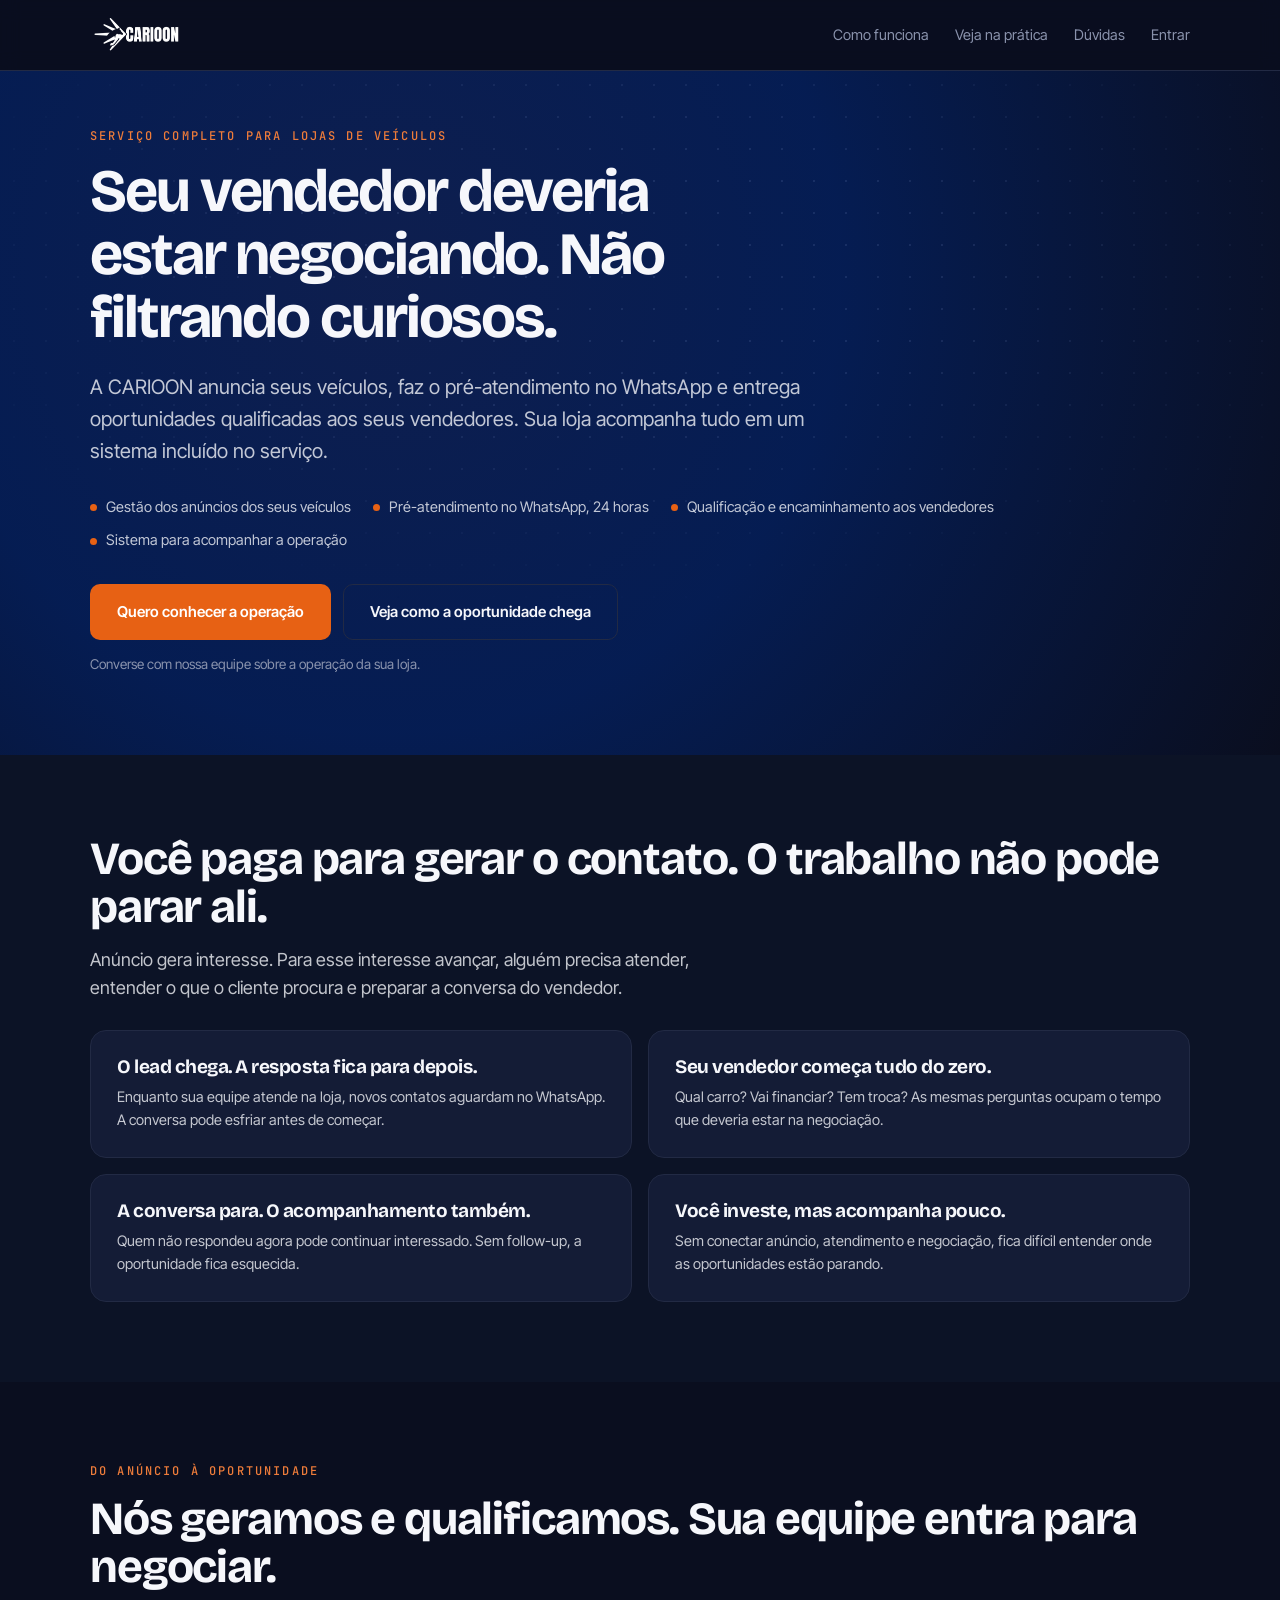
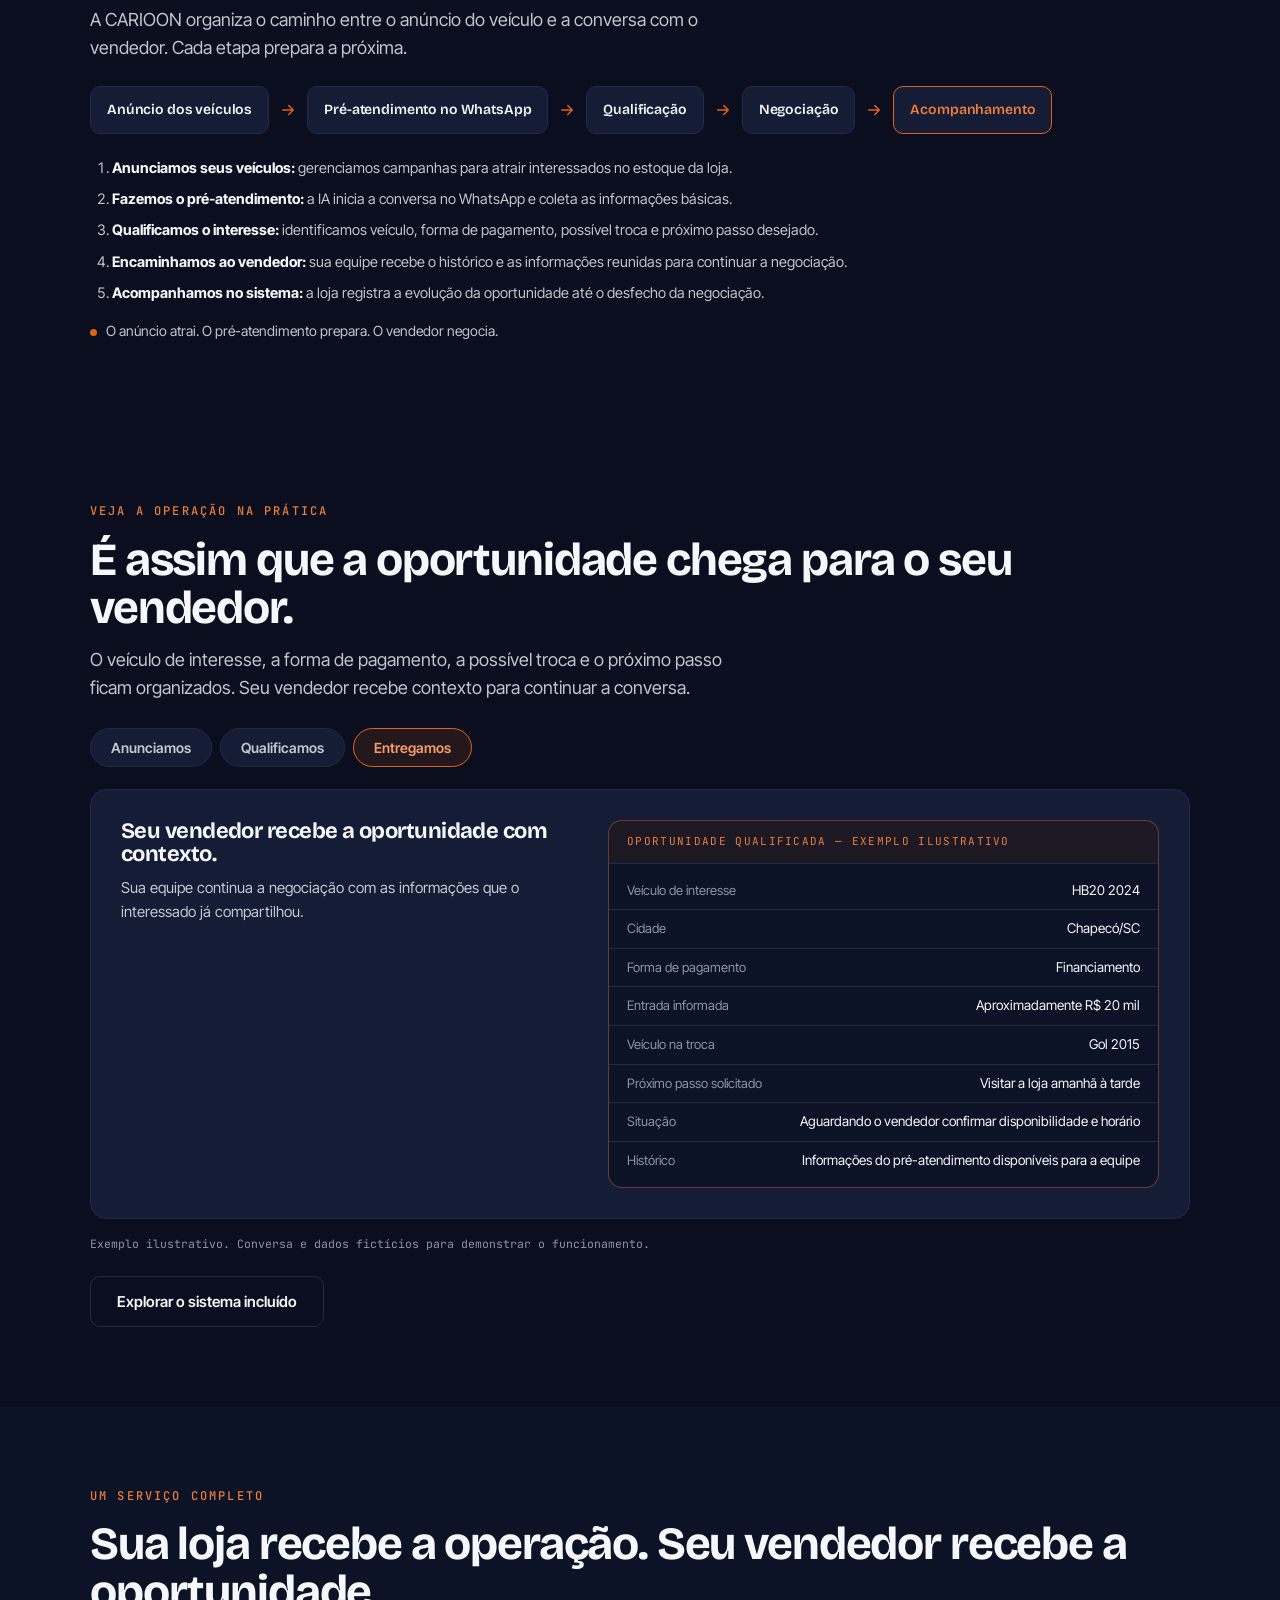
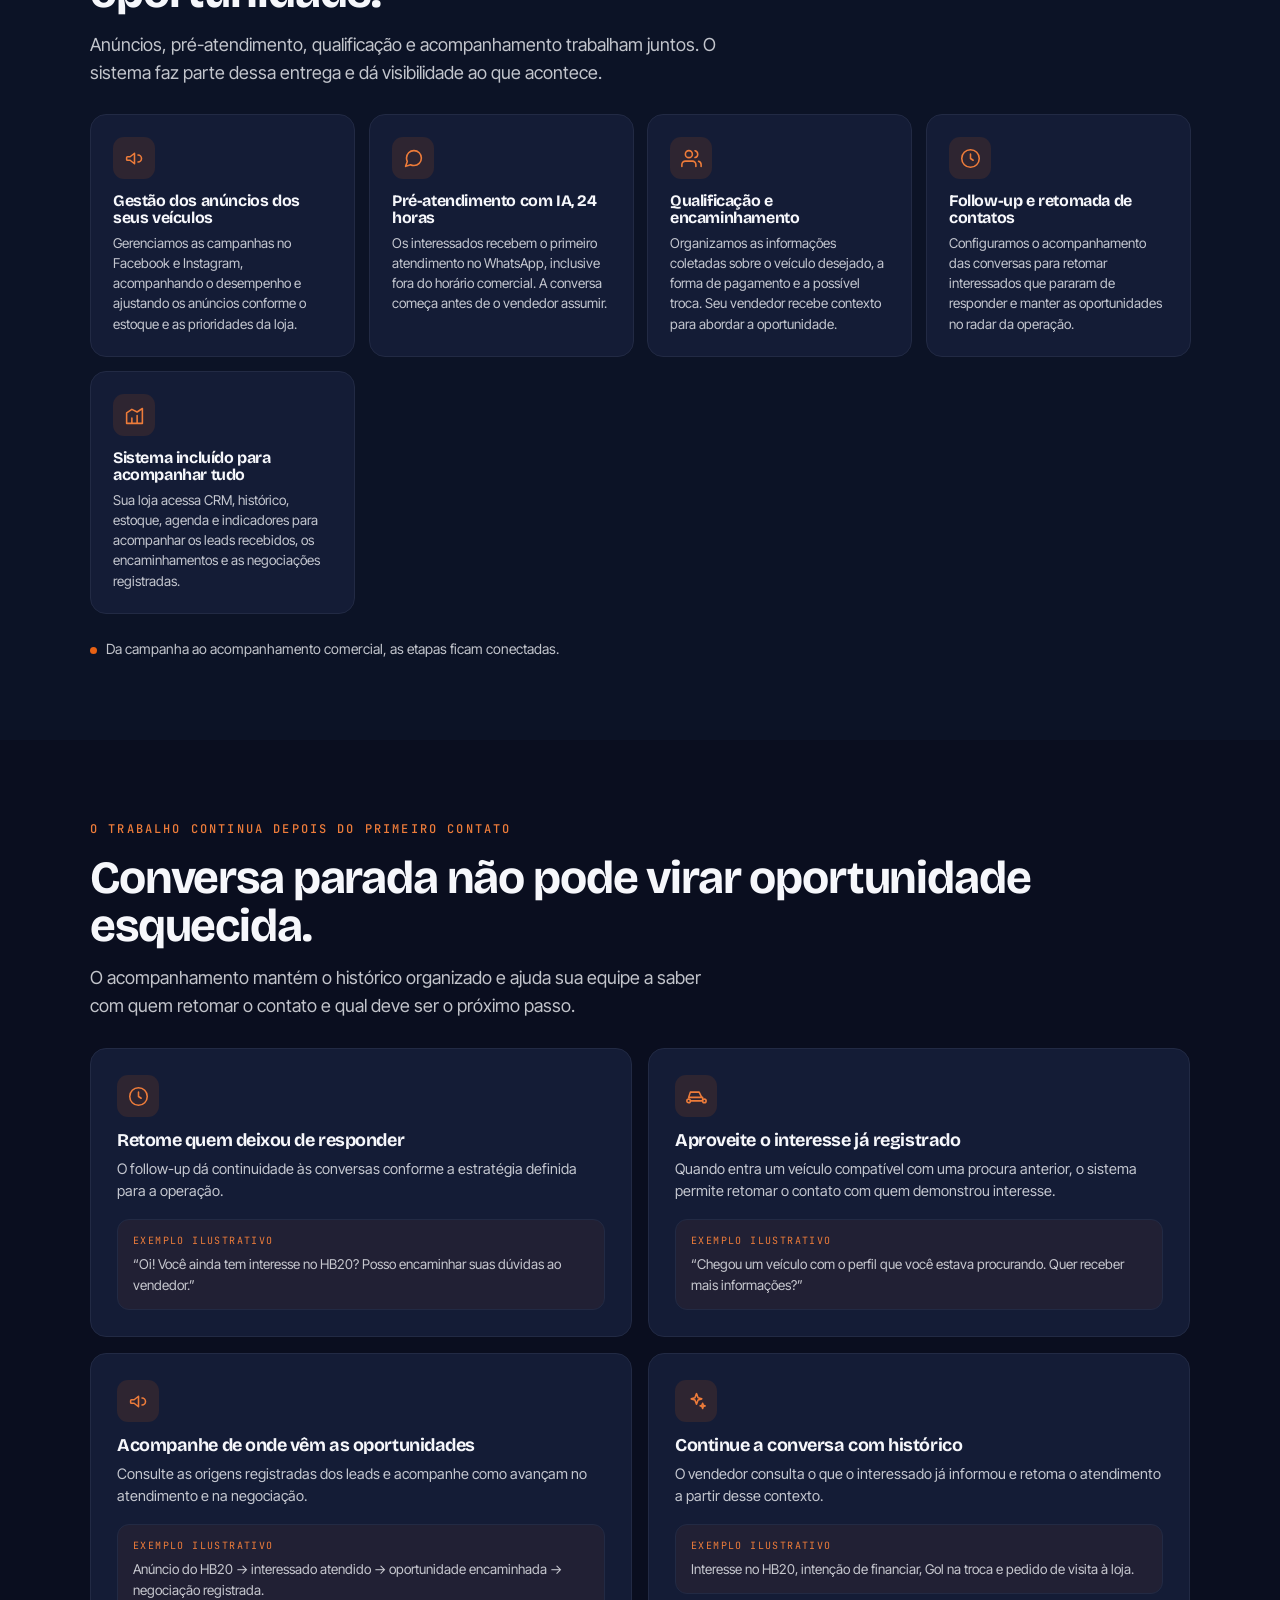
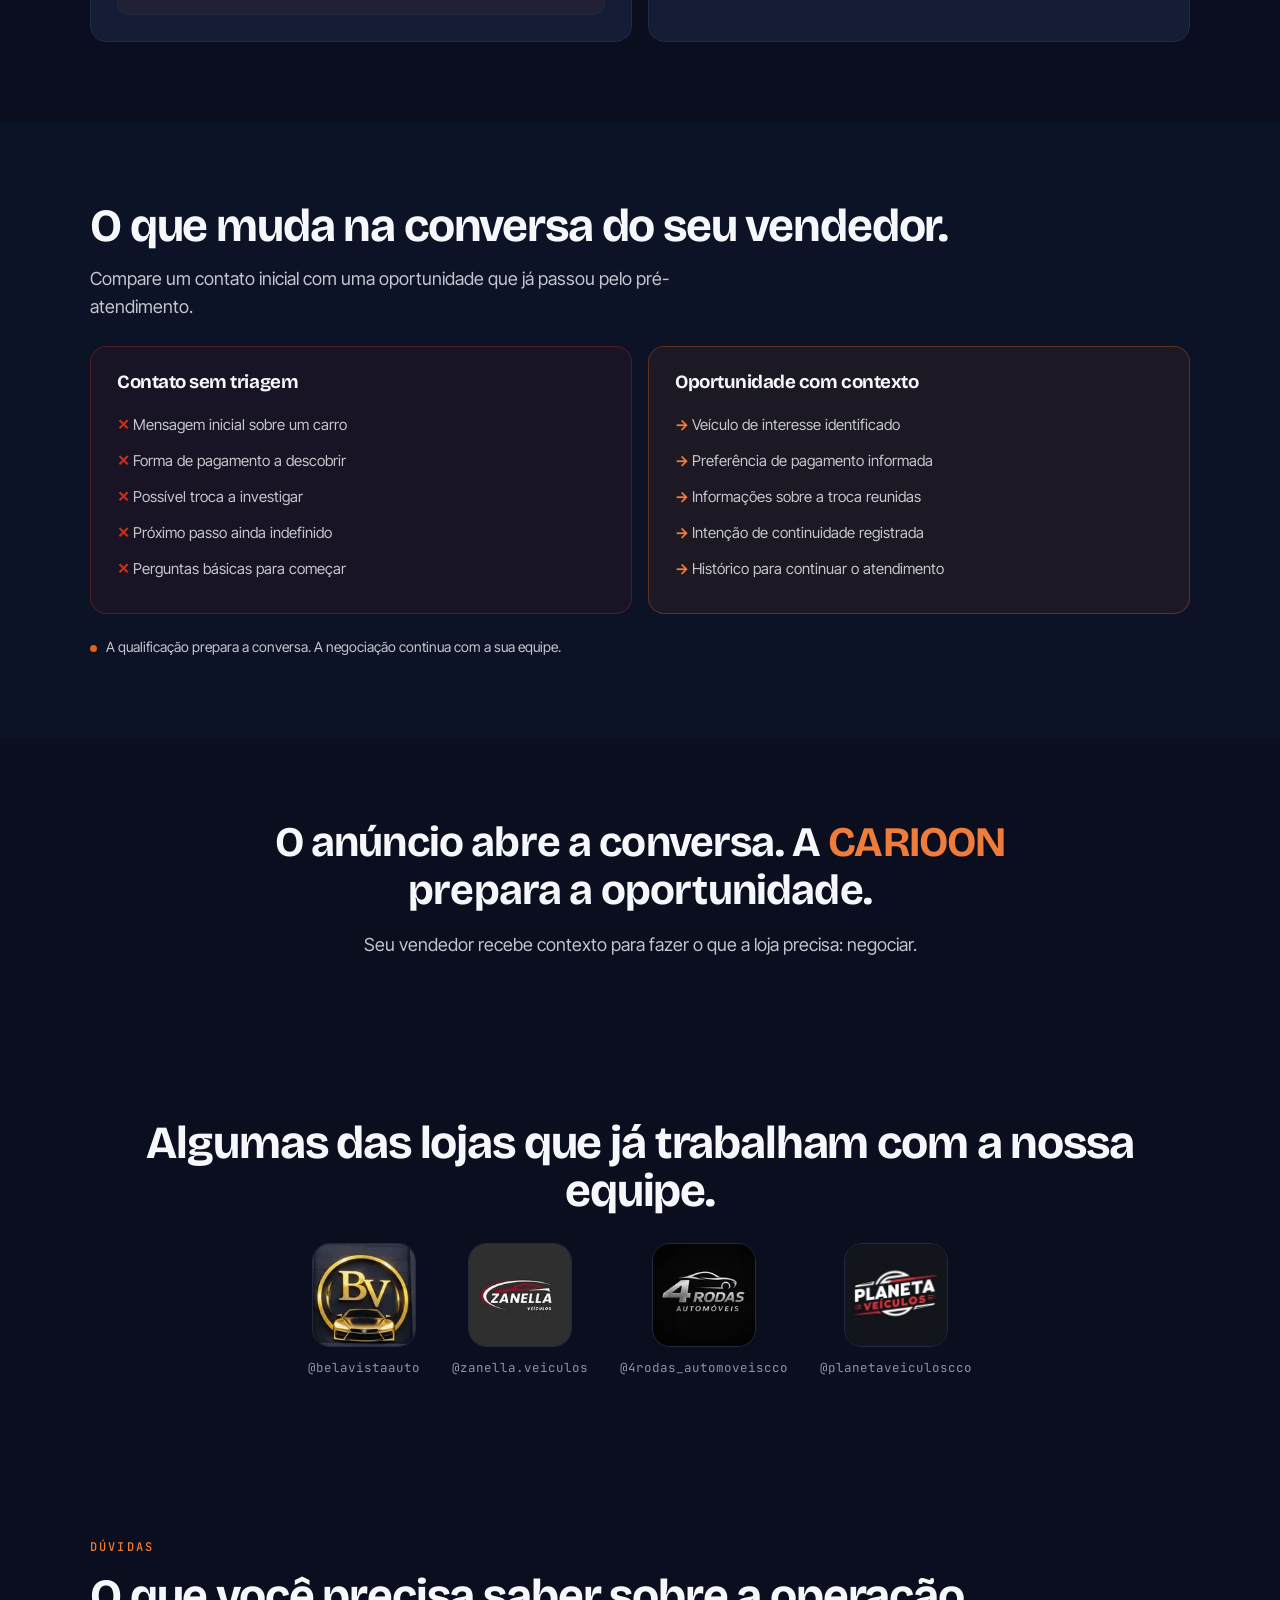
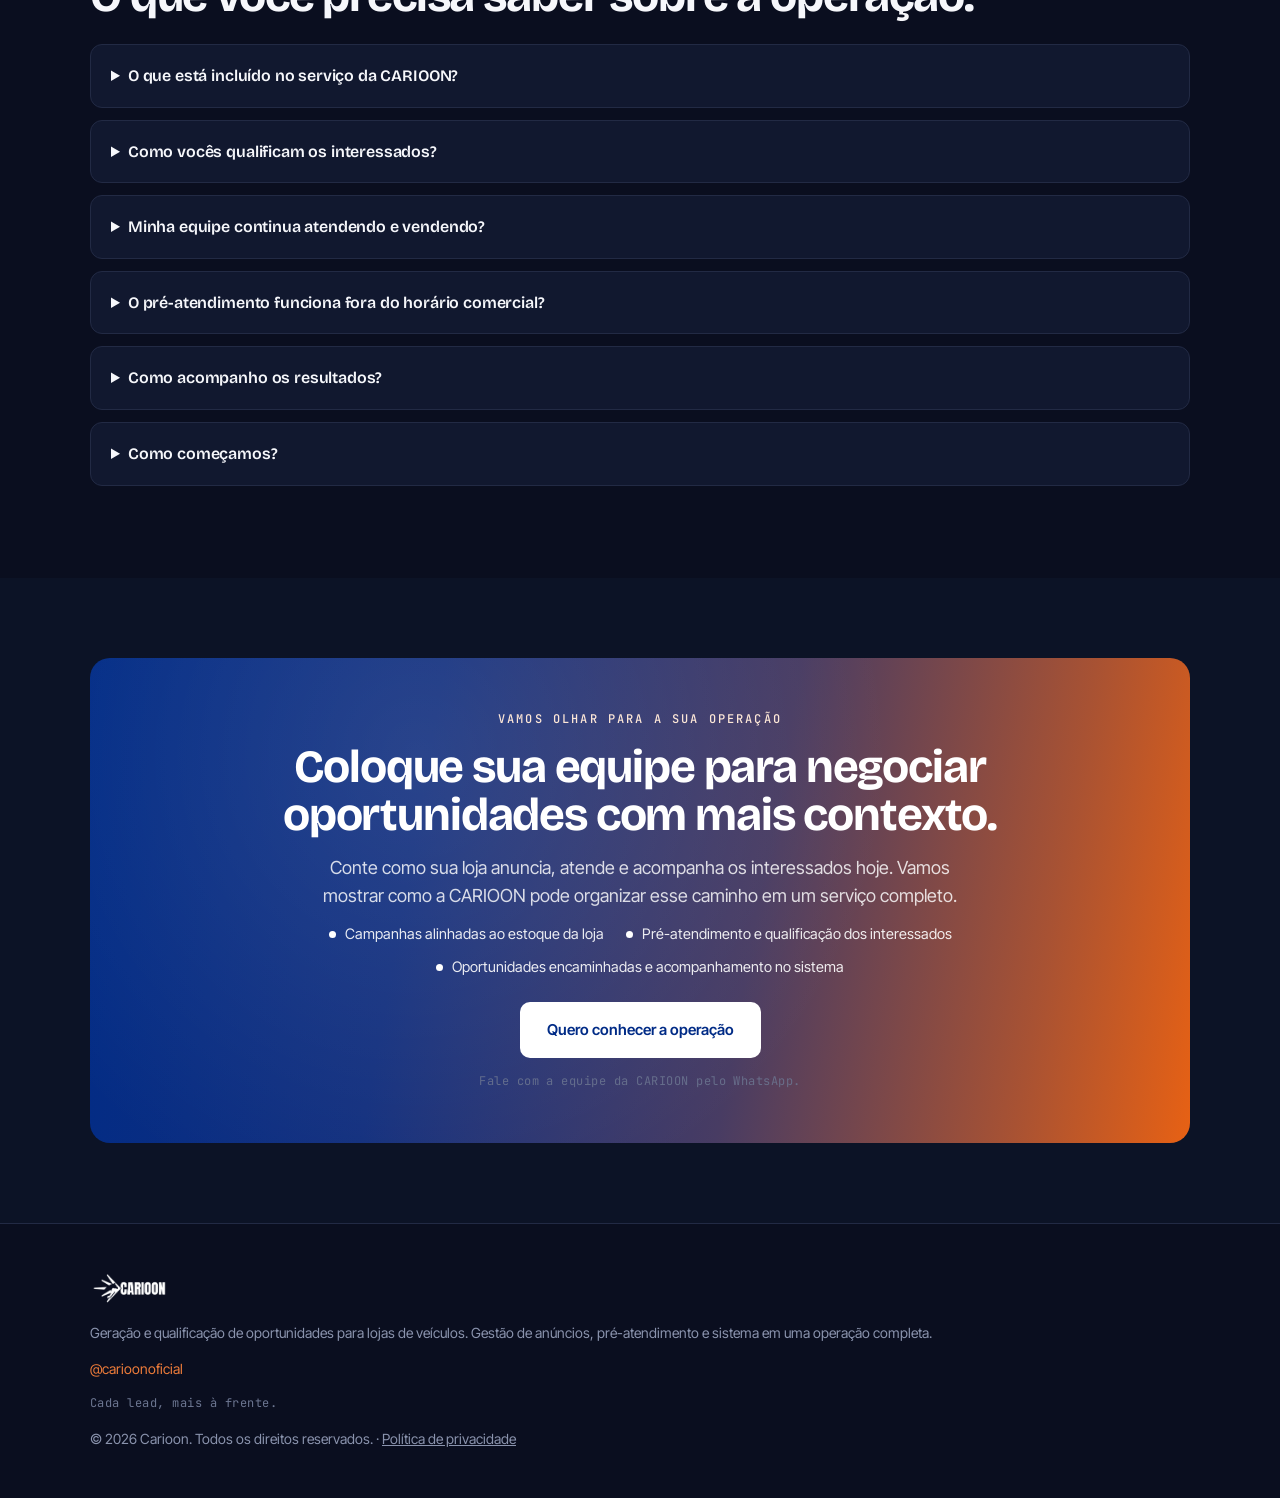
==== commit b6bb25d3: "feat(site): foto real do HB20 2024 no card Anunciamos da demonstração (#39) Substitui o placeholder " ====
--- a/index.html
+++ b/index.html
@@ -14,7 +14,7 @@
 <link rel="preconnect" href="https://fonts.googleapis.com">
 <link rel="preconnect" href="https://fonts.gstatic.com" crossorigin>
 <link href="https://fonts.googleapis.com/css2?family=Bricolage+Grotesque:wght@600;700&family=Inter+Tight:wght@400;500;600;700&family=JetBrains+Mono:wght@400;500&display=optional" rel="stylesheet">
-<link rel="stylesheet" href="styles.css?v=7">
+<link rel="stylesheet" href="styles.css?v=8">
 <link rel="icon" href="assets/favicon.png">
 <meta name="description" content="Anunciamos seus veículos, atendemos e qualificamos os interessados e encaminhamos oportunidades aos vendedores. Serviço completo com sistema incluído.">
 <link rel="canonical" href="https://carioon.com.br/">
@@ -183,7 +183,7 @@
       <div class="op-visual">
         <div class="op-veh">
           <span class="op-veh-tag">Veículo de exemplo</span>
-          <div class="op-veh-ph"><svg viewBox="0 0 24 24"><path d="M5 17h14M5 17a2 2 0 1 1-4 0 2 2 0 0 1 4 0zm14 0a2 2 0 1 1 4 0 2 2 0 0 1-4 0zM3 13l2-6h10l3 6M3 13h16v4"/></svg></div>
+          <div class="op-veh-ph"><img src="assets/hb20-2024.webp" alt="Hyundai HB20 2024 prata, veículo de exemplo" width="840" height="472" loading="lazy"></div>
           <div class="op-veh-in"><b>HB20 2024</b><span>Anúncio da loja no Facebook e Instagram</span></div>
         </div>
       </div>
--- a/styles.css
+++ b/styles.css
@@ -737,3 +737,7 @@
   .op-panel.active{animation:none}
   .op-tabs button,.op-tabs button:hover{transform:none;transition:none}
 }
+
+/* v8 — foto real do veículo de exemplo na aba Anunciamos */
+.op-veh-ph{height:auto;background:var(--surface)}
+.op-veh-ph img{width:100%;height:auto;display:block}
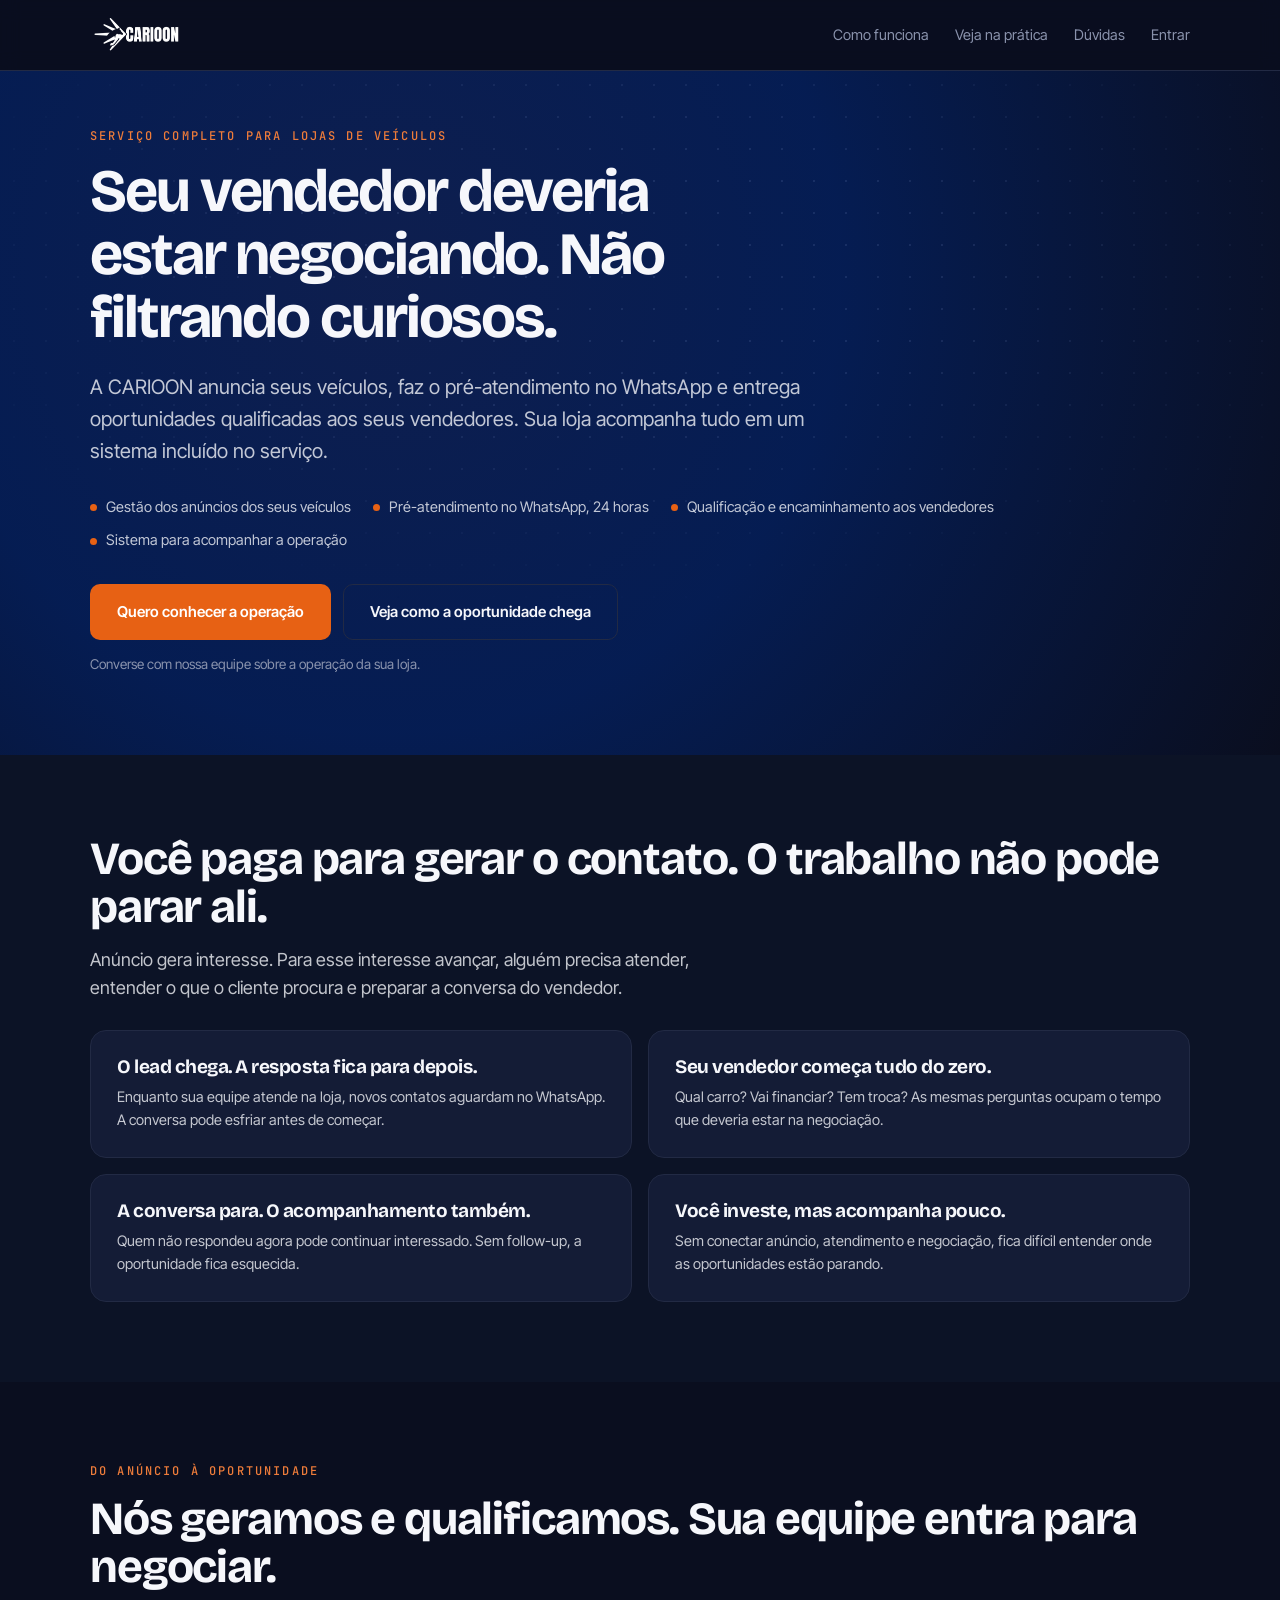
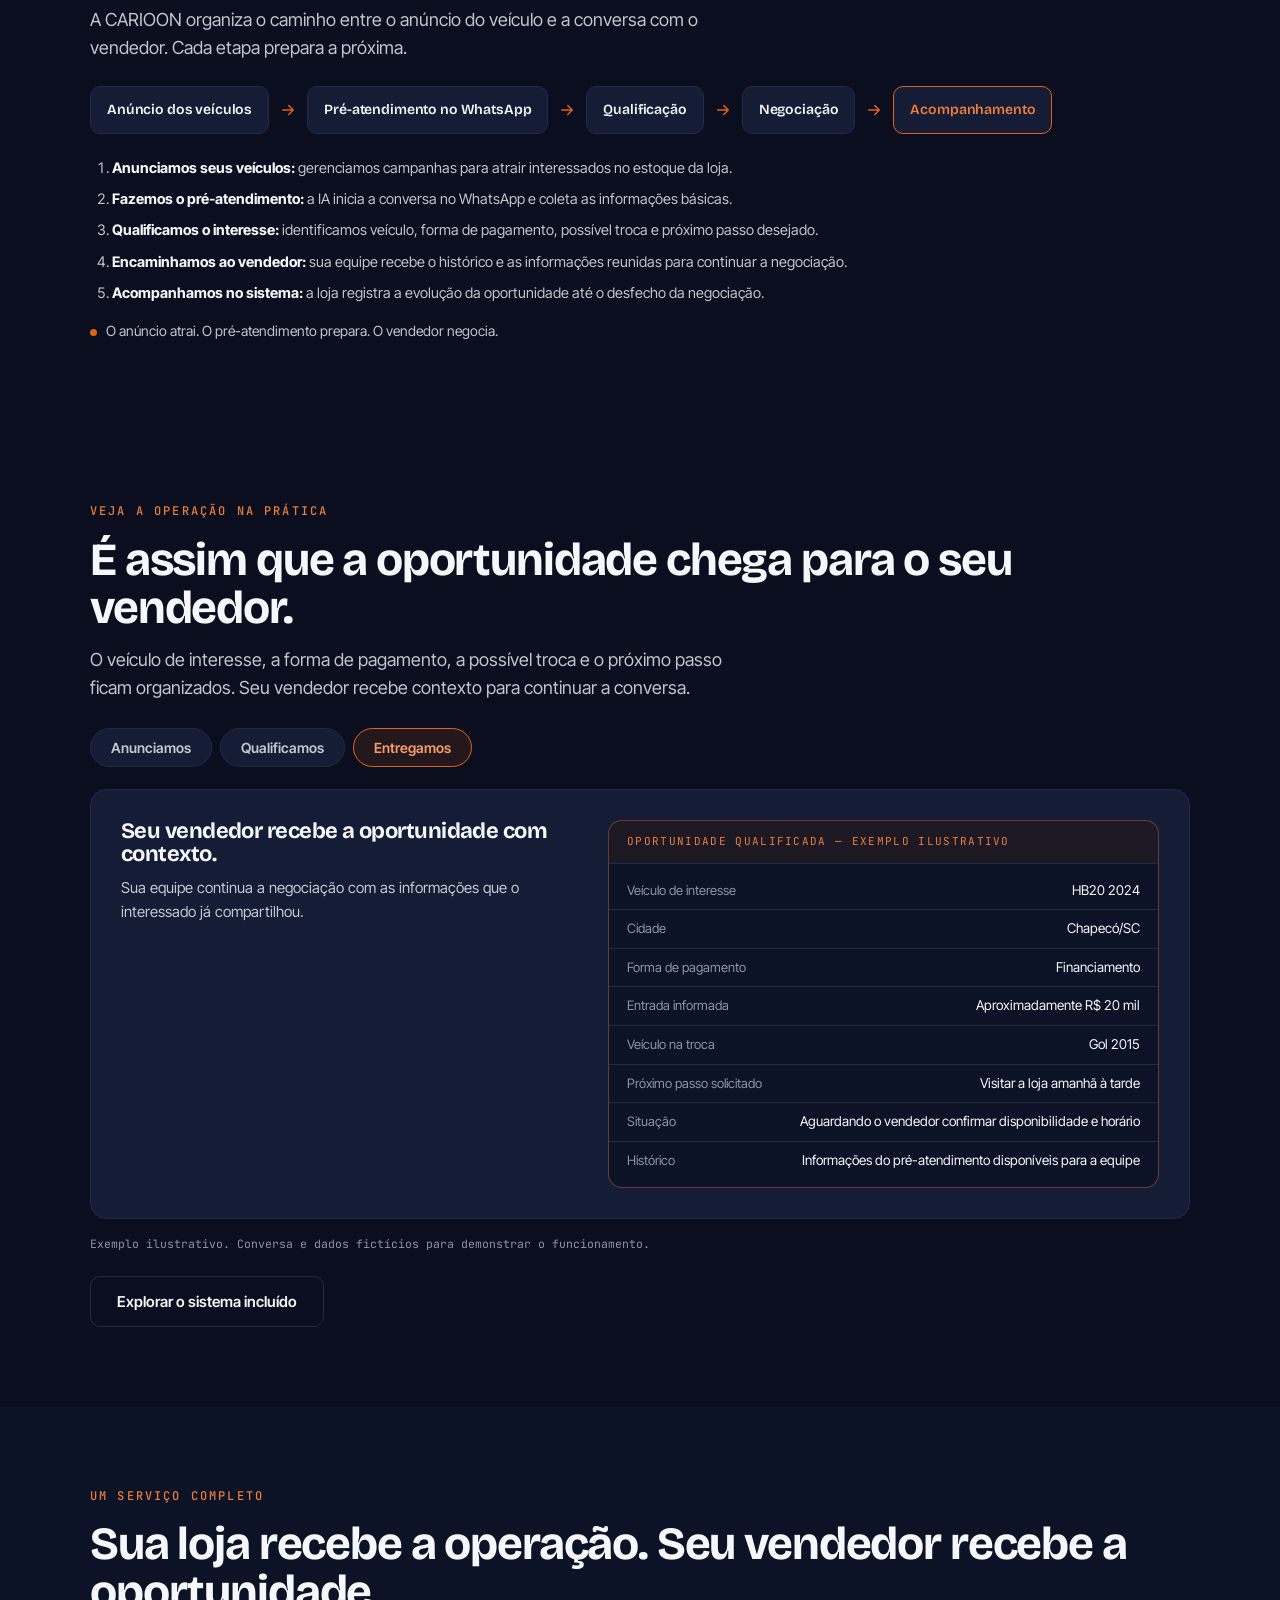
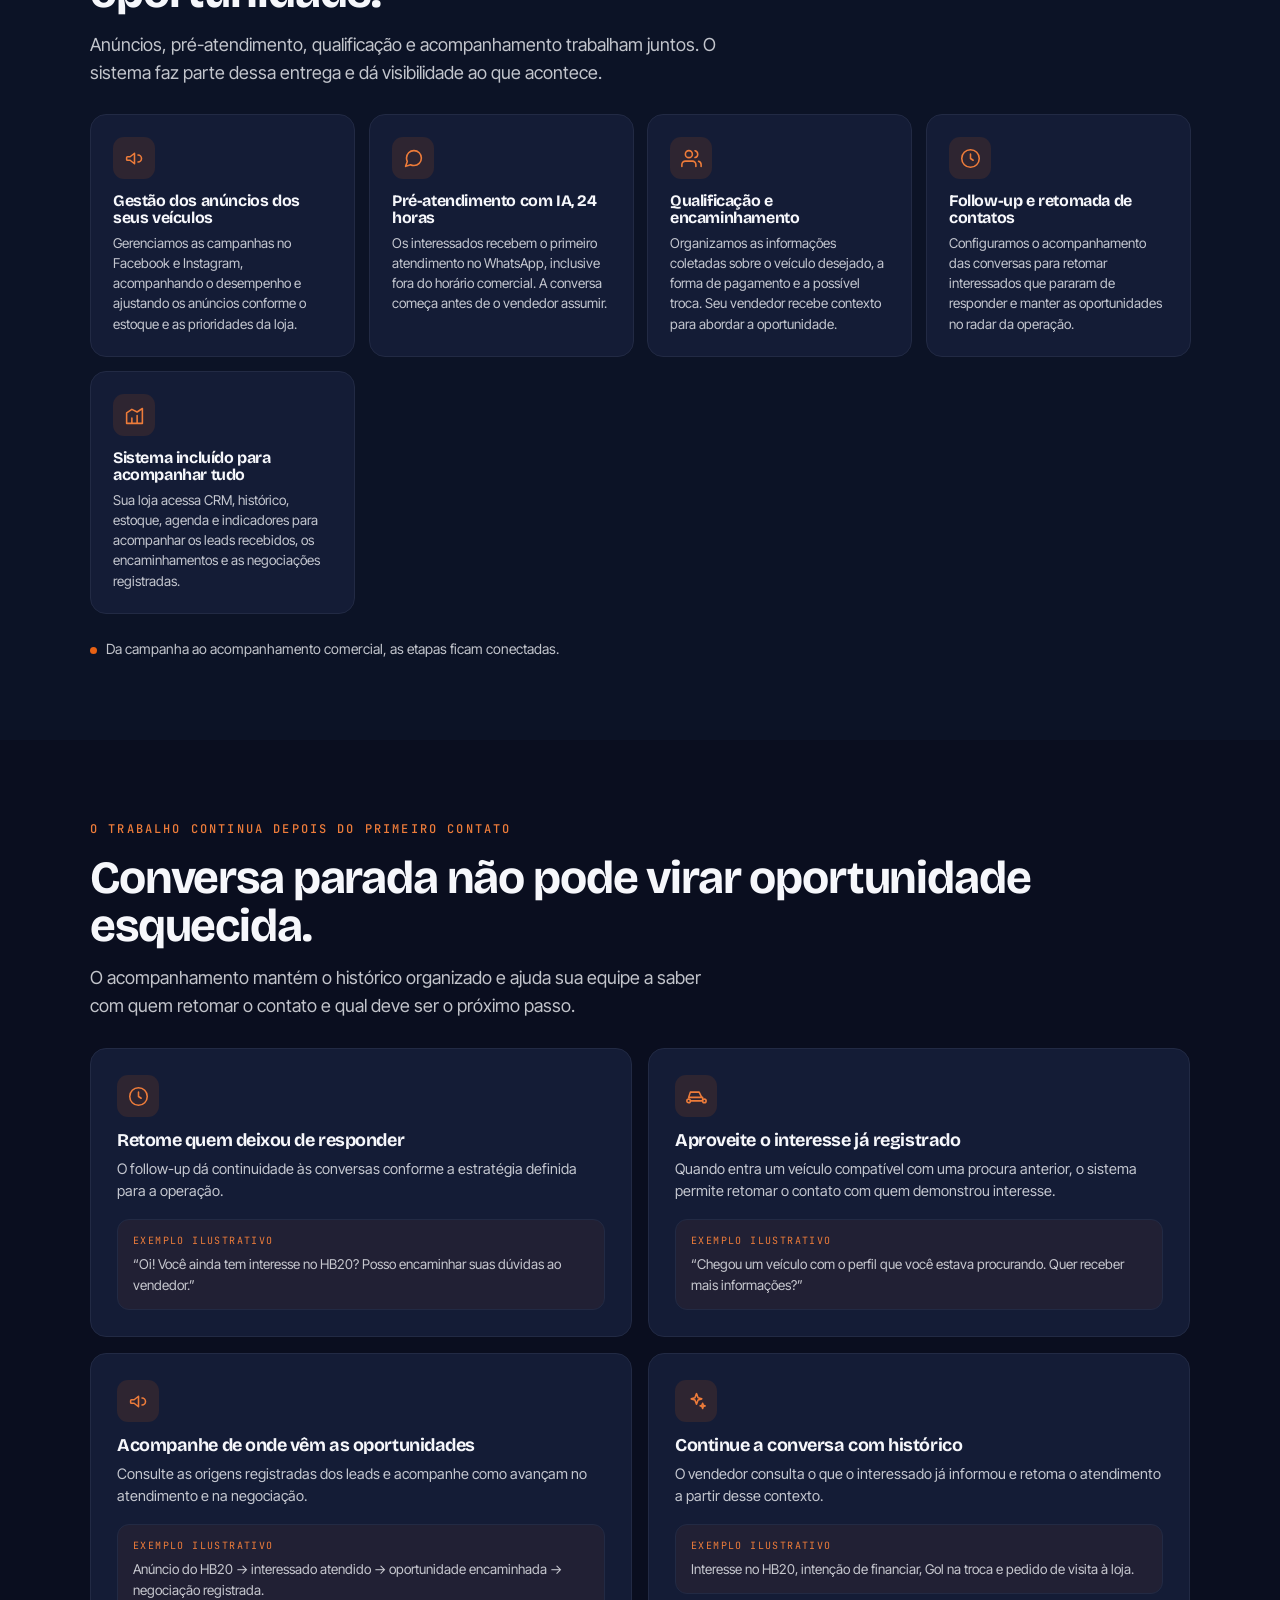
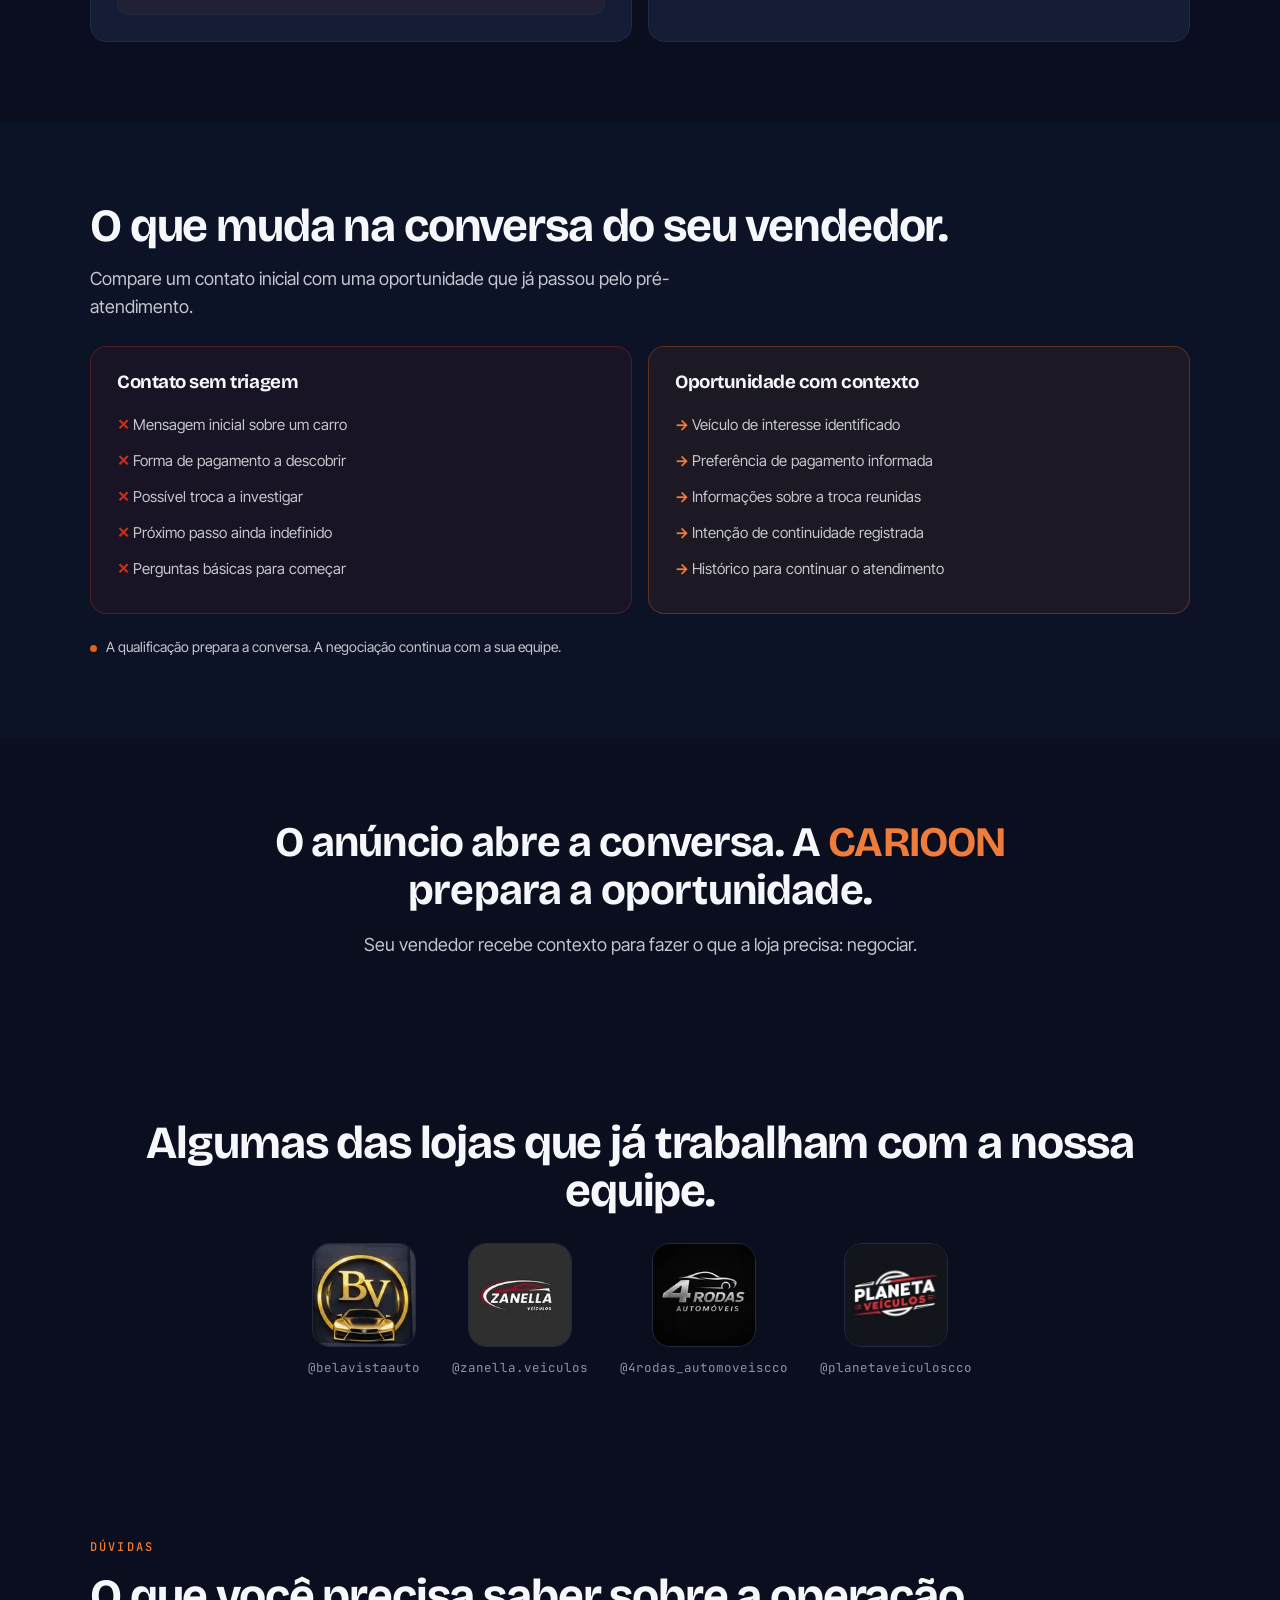
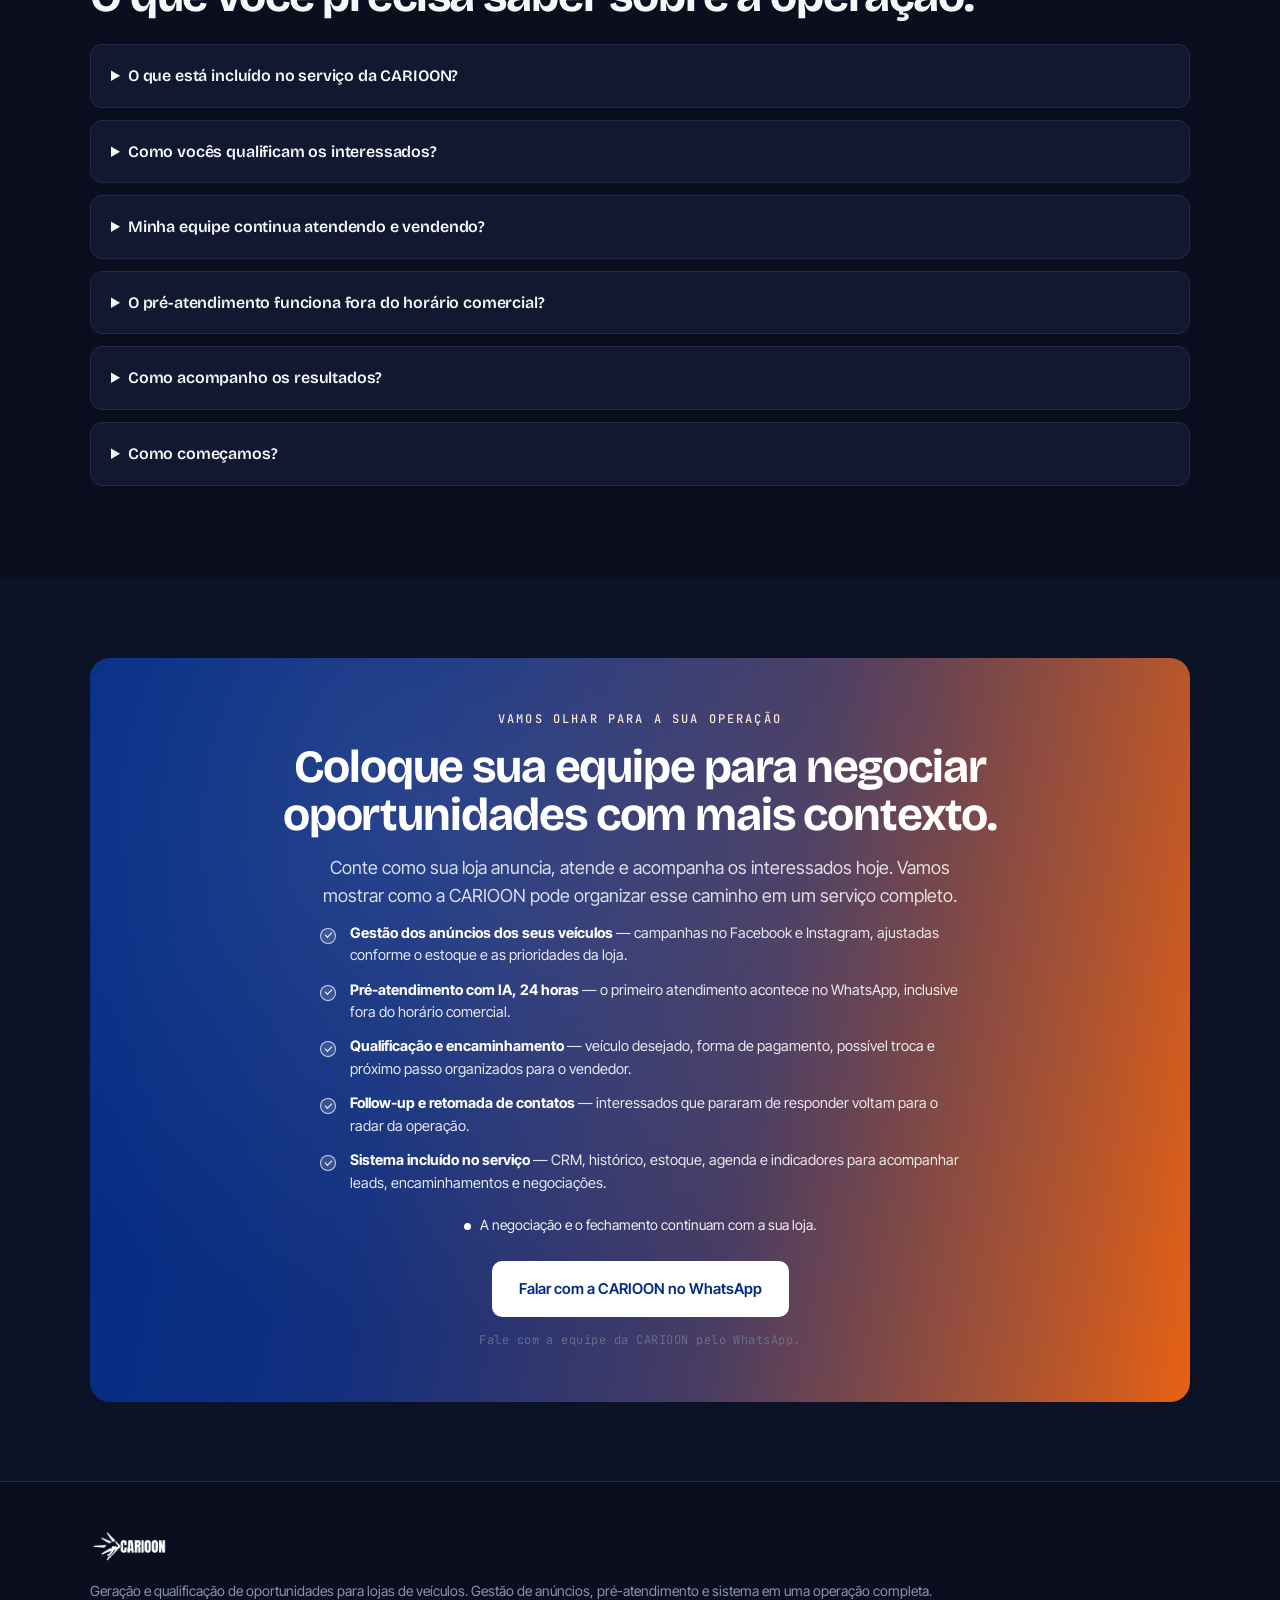
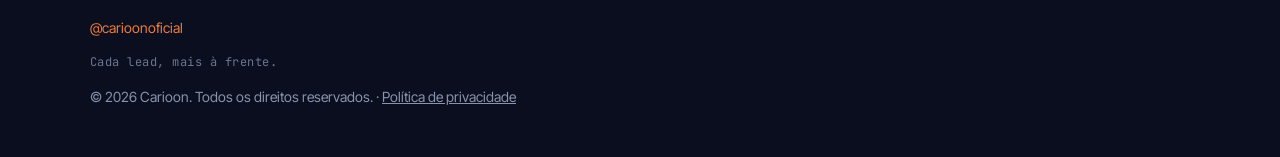
==== commit fed267da: "feat(site): criativo do HB20 na demonstração + bloco final único da operação (#40) - Aba Anunciamos:" ====
--- a/index.html
+++ b/index.html
@@ -14,7 +14,7 @@
 <link rel="preconnect" href="https://fonts.googleapis.com">
 <link rel="preconnect" href="https://fonts.gstatic.com" crossorigin>
 <link href="https://fonts.googleapis.com/css2?family=Bricolage+Grotesque:wght@600;700&family=Inter+Tight:wght@400;500;600;700&family=JetBrains+Mono:wght@400;500&display=optional" rel="stylesheet">
-<link rel="stylesheet" href="styles.css?v=8">
+<link rel="stylesheet" href="styles.css?v=10">
 <link rel="icon" href="assets/favicon.png">
 <meta name="description" content="Anunciamos seus veículos, atendemos e qualificamos os interessados e encaminhamos oportunidades aos vendedores. Serviço completo com sistema incluído.">
 <link rel="canonical" href="https://carioon.com.br/">
@@ -121,7 +121,7 @@
     <span>Qualificação e encaminhamento aos vendedores</span><span>Sistema para acompanhar a operação</span>
   </div>
   <div class="hero-cta">
-    <a class="btn btn-primary" href="https://wa.me/5549991299449?text=Ol%C3%A1%21%20Quero%20conhecer%20o%20servi%C3%A7o%20completo%20da%20CARIOON%20para%20gerar%20e%20qualificar%20oportunidades%20para%20minha%20loja%20de%20ve%C3%ADculos.">Quero conhecer a operação</a>
+    <a class="btn btn-primary" href="#operacao">Quero conhecer a operação</a>
     <a class="btn btn-ghost" href="#demonstracao">Veja como a oportunidade chega</a>
   </div>
   <p class="hero-note">Converse com nossa equipe sobre a operação da sua loja.</p>
@@ -183,7 +183,7 @@
       <div class="op-visual">
         <div class="op-veh">
           <span class="op-veh-tag">Veículo de exemplo</span>
-          <div class="op-veh-ph"><img src="assets/hb20-2024.webp" alt="Hyundai HB20 2024 prata, veículo de exemplo" width="840" height="472" loading="lazy"></div>
+          <div class="op-veh-ph"><img src="assets/hb20-2024.webp?v=2" alt="Criativo de anúncio ilustrativo: HB20 2024, veículo de exemplo" width="840" height="840" loading="lazy"></div>
           <div class="op-veh-in"><b>HB20 2024</b><span>Anúncio da loja no Facebook e Instagram</span></div>
         </div>
       </div>
@@ -977,16 +977,20 @@
 </div></section>
 
 <!-- 8. DIAGNÓSTICO — PRIMARY CONVERSION (Adjust 9) -->
-<section class="section section-alt" id="diagnostico"><div class="container">
+<section class="section section-alt" id="operacao"><div class="container">
   <div class="band">
     <div class="eyebrow" style="color:#FDE7D7">Vamos olhar para a sua operação</div>
     <h2>Coloque sua equipe para negociar oportunidades com mais contexto.</h2>
     <p class="lead" style="margin:0 auto 12px">Conte como sua loja anuncia, atende e acompanha os interessados hoje. Vamos mostrar como a CARIOON pode organizar esse caminho em um serviço completo.</p>
-    <div class="checks" style="justify-content:center;max-width:720px;margin:0 auto 24px">
-      <span>Campanhas alinhadas ao estoque da loja</span><span>Pré-atendimento e qualificação dos interessados</span>
-      <span>Oportunidades encaminhadas e acompanhamento no sistema</span>
-    </div>
-    <a class="btn btn-primary" href="https://wa.me/5549991299449?text=Ol%C3%A1%21%20Quero%20conhecer%20o%20servi%C3%A7o%20completo%20da%20CARIOON%20para%20gerar%20e%20qualificar%20oportunidades%20para%20minha%20loja%20de%20ve%C3%ADculos.">Quero conhecer a operação</a>
+    <ul class="svc-list">
+      <li><strong>Gestão dos anúncios dos seus veículos</strong> — campanhas no Facebook e Instagram, ajustadas conforme o estoque e as prioridades da loja.</li>
+      <li><strong>Pré-atendimento com IA, 24 horas</strong> — o primeiro atendimento acontece no WhatsApp, inclusive fora do horário comercial.</li>
+      <li><strong>Qualificação e encaminhamento</strong> — veículo desejado, forma de pagamento, possível troca e próximo passo organizados para o vendedor.</li>
+      <li><strong>Follow-up e retomada de contatos</strong> — interessados que pararam de responder voltam para o radar da operação.</li>
+      <li><strong>Sistema incluído no serviço</strong> — CRM, histórico, estoque, agenda e indicadores para acompanhar leads, encaminhamentos e negociações.</li>
+    </ul>
+    <p class="svc-note">A negociação e o fechamento continuam com a sua loja.</p>
+    <a class="btn btn-primary" href="https://wa.me/5549991299449?text=Ol%C3%A1%21%20Quero%20conhecer%20o%20servi%C3%A7o%20completo%20da%20CARIOON%20para%20gerar%20e%20qualificar%20oportunidades%20para%20minha%20loja%20de%20ve%C3%ADculos.">Falar com a CARIOON no WhatsApp</a>
     <p class="tech" style="margin-top:14px;opacity:.85">Fale com a equipe da CARIOON pelo WhatsApp.</p>
   </div>
 </div></section>
--- a/styles.css
+++ b/styles.css
@@ -741,3 +741,18 @@
 /* v8 — foto real do veículo de exemplo na aba Anunciamos */
 .op-veh-ph{height:auto;background:var(--surface)}
 .op-veh-ph img{width:100%;height:auto;display:block}
+
+/* v10 — faixa final fundida com o card da operação (#operacao) */
+.band .svc-list{list-style:none;margin:6px auto 0;display:grid;gap:12px;max-width:640px;text-align:left}
+.band .svc-list li{position:relative;padding-left:30px;color:rgba(255,255,255,.88);font-size:14.5px;line-height:1.55}
+.band .svc-list li::before{content:"";position:absolute;left:0;top:6px;width:16px;height:16px;border-radius:50%;
+  background:rgba(255,255,255,.14);border:1.5px solid rgba(255,255,255,.75)}
+.band .svc-list li::after{content:"";position:absolute;left:4.5px;top:10.5px;width:7px;height:4px;
+  border-left:1.5px solid #fff;border-bottom:1.5px solid #fff;transform:rotate(-45deg)}
+.band .svc-list li strong{color:#fff}
+.band .svc-note{margin:20px 0 24px;font-size:14px;color:rgba(255,255,255,.92)}
+.band .svc-note::before{content:"";display:inline-block;width:7px;height:7px;border-radius:50%;background:#fff;margin-right:9px;vertical-align:middle}
+/* chegada via âncora: realce breve pra mostrar onde o clique levou */
+#operacao:target .band{animation:svcArrive 1.6s ease}
+@keyframes svcArrive{0%{box-shadow:0 0 0 0 rgba(238,124,58,.5)}35%{box-shadow:0 0 0 12px rgba(238,124,58,.22)}100%{box-shadow:none}}
+@media (prefers-reduced-motion: reduce){#operacao:target .band{animation:none}}
